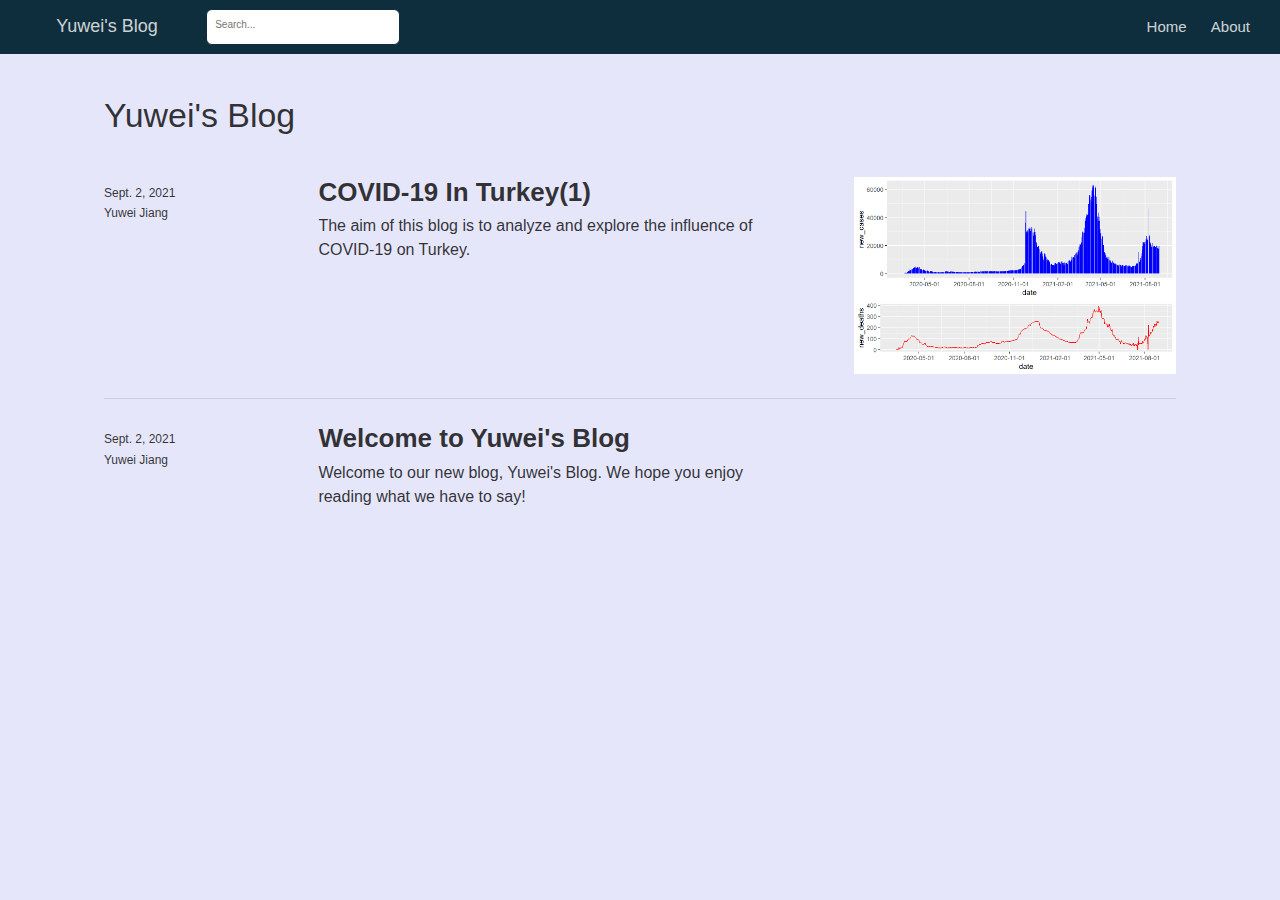
==== docs/index.html @ fe8c04ea "change color of css" ====
<!DOCTYPE html>

<html xmlns="http://www.w3.org/1999/xhtml" lang="" xml:lang="">

<head>
  <meta charset="utf-8"/>
  <meta name="viewport" content="width=device-width, initial-scale=1"/>
  <meta http-equiv="X-UA-Compatible" content="IE=Edge,chrome=1"/>
  <meta name="generator" content="distill" />

  <style type="text/css">
  /* Hide doc at startup (prevent jankiness while JS renders/transforms) */
  body {
    visibility: hidden;
  }
  </style>

 <!--radix_placeholder_import_source-->
 <!--/radix_placeholder_import_source-->

<style type="text/css">code{white-space: pre;}</style>
<style type="text/css" data-origin="pandoc">
pre > code.sourceCode { white-space: pre; position: relative; }
pre > code.sourceCode > span { display: inline-block; line-height: 1.25; }
pre > code.sourceCode > span:empty { height: 1.2em; }
.sourceCode { overflow: visible; }
code.sourceCode > span { color: inherit; text-decoration: inherit; }
div.sourceCode { margin: 1em 0; }
pre.sourceCode { margin: 0; }
@media screen {
div.sourceCode { overflow: auto; }
}
@media print {
pre > code.sourceCode { white-space: pre-wrap; }
pre > code.sourceCode > span { text-indent: -5em; padding-left: 5em; }
}
pre.numberSource code
  { counter-reset: source-line 0; }
pre.numberSource code > span
  { position: relative; left: -4em; counter-increment: source-line; }
pre.numberSource code > span > a:first-child::before
  { content: counter(source-line);
    position: relative; left: -1em; text-align: right; vertical-align: baseline;
    border: none; display: inline-block;
    -webkit-touch-callout: none; -webkit-user-select: none;
    -khtml-user-select: none; -moz-user-select: none;
    -ms-user-select: none; user-select: none;
    padding: 0 4px; width: 4em;
    color: #aaaaaa;
  }
pre.numberSource { margin-left: 3em; border-left: 1px solid #aaaaaa;  padding-left: 4px; }
div.sourceCode
  {   }
@media screen {
pre > code.sourceCode > span > a:first-child::before { text-decoration: underline; }
}
code span.al { color: #ad0000; } /* Alert */
code span.an { color: #5e5e5e; } /* Annotation */
code span.at { color: #20794d; } /* Attribute */
code span.bn { color: #ad0000; } /* BaseN */
code span.bu { } /* BuiltIn */
code span.cf { color: #007ba5; } /* ControlFlow */
code span.ch { color: #20794d; } /* Char */
code span.cn { color: #8f5902; } /* Constant */
code span.co { color: #5e5e5e; } /* Comment */
code span.cv { color: #5e5e5e; font-style: italic; } /* CommentVar */
code span.do { color: #5e5e5e; font-style: italic; } /* Documentation */
code span.dt { color: #ad0000; } /* DataType */
code span.dv { color: #ad0000; } /* DecVal */
code span.er { color: #ad0000; } /* Error */
code span.ex { } /* Extension */
code span.fl { color: #ad0000; } /* Float */
code span.fu { color: #4758ab; } /* Function */
code span.im { } /* Import */
code span.in { color: #5e5e5e; } /* Information */
code span.kw { color: #007ba5; } /* Keyword */
code span.op { color: #5e5e5e; } /* Operator */
code span.ot { color: #007ba5; } /* Other */
code span.pp { color: #ad0000; } /* Preprocessor */
code span.sc { color: #20794d; } /* SpecialChar */
code span.ss { color: #20794d; } /* SpecialString */
code span.st { color: #20794d; } /* String */
code span.va { color: #111111; } /* Variable */
code span.vs { color: #20794d; } /* VerbatimString */
code span.wa { color: #5e5e5e; font-style: italic; } /* Warning */
</style>

  <!--radix_placeholder_meta_tags-->
  <title>Yuwei's Blog</title>




  <!--  https://developers.facebook.com/docs/sharing/webmasters#markup -->
  <meta property="og:title" content="Yuwei&#39;s Blog"/>
  <meta property="og:type" content="article"/>
  <meta property="og:locale" content="en_US"/>
  <meta property="og:site_name" content="Yuwei&#39;s Blog"/>

  <!--  https://dev.twitter.com/cards/types/summary -->
  <meta property="twitter:card" content="summary"/>
  <meta property="twitter:title" content="Yuwei&#39;s Blog"/>

  <!--/radix_placeholder_meta_tags-->
  <!--radix_placeholder_rmarkdown_metadata-->

  <script type="text/json" id="radix-rmarkdown-metadata">
  {"type":"list","attributes":{"names":{"type":"character","attributes":{},"value":["title","site","listing"]}},"value":[{"type":"character","attributes":{},"value":["Yuwei's Blog"]},{"type":"character","attributes":{},"value":["distill::distill_website"]},{"type":"character","attributes":{},"value":["posts"]}]}
  </script>
  <!--/radix_placeholder_rmarkdown_metadata-->
  <!--radix_placeholder_navigation_in_header-->
  <meta name="distill:offset" content=""/>

  <script type="application/javascript">

    window.headroom_prevent_pin = false;

    window.document.addEventListener("DOMContentLoaded", function (event) {

      // initialize headroom for banner
      var header = $('header').get(0);
      var headerHeight = header.offsetHeight;
      var headroom = new Headroom(header, {
        tolerance: 5,
        onPin : function() {
          if (window.headroom_prevent_pin) {
            window.headroom_prevent_pin = false;
            headroom.unpin();
          }
        }
      });
      headroom.init();
      if(window.location.hash)
        headroom.unpin();
      $(header).addClass('headroom--transition');

      // offset scroll location for banner on hash change
      // (see: https://github.com/WickyNilliams/headroom.js/issues/38)
      window.addEventListener("hashchange", function(event) {
        window.scrollTo(0, window.pageYOffset - (headerHeight + 25));
      });

      // responsive menu
      $('.distill-site-header').each(function(i, val) {
        var topnav = $(this);
        var toggle = topnav.find('.nav-toggle');
        toggle.on('click', function() {
          topnav.toggleClass('responsive');
        });
      });

      // nav dropdowns
      $('.nav-dropbtn').click(function(e) {
        $(this).next('.nav-dropdown-content').toggleClass('nav-dropdown-active');
        $(this).parent().siblings('.nav-dropdown')
           .children('.nav-dropdown-content').removeClass('nav-dropdown-active');
      });
      $("body").click(function(e){
        $('.nav-dropdown-content').removeClass('nav-dropdown-active');
      });
      $(".nav-dropdown").click(function(e){
        e.stopPropagation();
      });
    });
  </script>

  <style type="text/css">

  /* Theme (user-documented overrideables for nav appearance) */

  .distill-site-nav {
    color: rgba(255, 255, 255, 0.8);
    background-color: #0F2E3D;
    font-size: 15px;
    font-weight: 300;
  }

  .distill-site-nav a {
    color: inherit;
    text-decoration: none;
  }

  .distill-site-nav a:hover {
    color: white;
  }

  @media print {
    .distill-site-nav {
      display: none;
    }
  }

  .distill-site-header {

  }

  .distill-site-footer {

  }


  /* Site Header */

  .distill-site-header {
    width: 100%;
    box-sizing: border-box;
    z-index: 3;
  }

  .distill-site-header .nav-left {
    display: inline-block;
    margin-left: 8px;
  }

  @media screen and (max-width: 768px) {
    .distill-site-header .nav-left {
      margin-left: 0;
    }
  }


  .distill-site-header .nav-right {
    float: right;
    margin-right: 8px;
  }

  .distill-site-header a,
  .distill-site-header .title {
    display: inline-block;
    text-align: center;
    padding: 14px 10px 14px 10px;
  }

  .distill-site-header .title {
    font-size: 18px;
    min-width: 150px;
  }

  .distill-site-header .logo {
    padding: 0;
  }

  .distill-site-header .logo img {
    display: none;
    max-height: 20px;
    width: auto;
    margin-bottom: -4px;
  }

  .distill-site-header .nav-image img {
    max-height: 18px;
    width: auto;
    display: inline-block;
    margin-bottom: -3px;
  }



  @media screen and (min-width: 1000px) {
    .distill-site-header .logo img {
      display: inline-block;
    }
    .distill-site-header .nav-left {
      margin-left: 20px;
    }
    .distill-site-header .nav-right {
      margin-right: 20px;
    }
    .distill-site-header .title {
      padding-left: 12px;
    }
  }


  .distill-site-header .nav-toggle {
    display: none;
  }

  .nav-dropdown {
    display: inline-block;
    position: relative;
  }

  .nav-dropdown .nav-dropbtn {
    border: none;
    outline: none;
    color: rgba(255, 255, 255, 0.8);
    padding: 16px 10px;
    background-color: transparent;
    font-family: inherit;
    font-size: inherit;
    font-weight: inherit;
    margin: 0;
    margin-top: 1px;
    z-index: 2;
  }

  .nav-dropdown-content {
    display: none;
    position: absolute;
    background-color: white;
    min-width: 200px;
    border: 1px solid rgba(0,0,0,0.15);
    border-radius: 4px;
    box-shadow: 0px 8px 16px 0px rgba(0,0,0,0.1);
    z-index: 1;
    margin-top: 2px;
    white-space: nowrap;
    padding-top: 4px;
    padding-bottom: 4px;
  }

  .nav-dropdown-content hr {
    margin-top: 4px;
    margin-bottom: 4px;
    border: none;
    border-bottom: 1px solid rgba(0, 0, 0, 0.1);
  }

  .nav-dropdown-active {
    display: block;
  }

  .nav-dropdown-content a, .nav-dropdown-content .nav-dropdown-header {
    color: black;
    padding: 6px 24px;
    text-decoration: none;
    display: block;
    text-align: left;
  }

  .nav-dropdown-content .nav-dropdown-header {
    display: block;
    padding: 5px 24px;
    padding-bottom: 0;
    text-transform: uppercase;
    font-size: 14px;
    color: #999999;
    white-space: nowrap;
  }

  .nav-dropdown:hover .nav-dropbtn {
    color: white;
  }

  .nav-dropdown-content a:hover {
    background-color: #ddd;
    color: black;
  }

  .nav-right .nav-dropdown-content {
    margin-left: -45%;
    right: 0;
  }

  @media screen and (max-width: 768px) {
    .distill-site-header a, .distill-site-header .nav-dropdown  {display: none;}
    .distill-site-header a.nav-toggle {
      float: right;
      display: block;
    }
    .distill-site-header .title {
      margin-left: 0;
    }
    .distill-site-header .nav-right {
      margin-right: 0;
    }
    .distill-site-header {
      overflow: hidden;
    }
    .nav-right .nav-dropdown-content {
      margin-left: 0;
    }
  }


  @media screen and (max-width: 768px) {
    .distill-site-header.responsive {position: relative; min-height: 500px; }
    .distill-site-header.responsive a.nav-toggle {
      position: absolute;
      right: 0;
      top: 0;
    }
    .distill-site-header.responsive a,
    .distill-site-header.responsive .nav-dropdown {
      display: block;
      text-align: left;
    }
    .distill-site-header.responsive .nav-left,
    .distill-site-header.responsive .nav-right {
      width: 100%;
    }
    .distill-site-header.responsive .nav-dropdown {float: none;}
    .distill-site-header.responsive .nav-dropdown-content {position: relative;}
    .distill-site-header.responsive .nav-dropdown .nav-dropbtn {
      display: block;
      width: 100%;
      text-align: left;
    }
  }

  /* Site Footer */

  .distill-site-footer {
    width: 100%;
    overflow: hidden;
    box-sizing: border-box;
    z-index: 3;
    margin-top: 30px;
    padding-top: 30px;
    padding-bottom: 30px;
    text-align: center;
  }

  /* Headroom */

  d-title {
    padding-top: 6rem;
  }

  @media print {
    d-title {
      padding-top: 4rem;
    }
  }

  .headroom {
    z-index: 1000;
    position: fixed;
    top: 0;
    left: 0;
    right: 0;
  }

  .headroom--transition {
    transition: all .4s ease-in-out;
  }

  .headroom--unpinned {
    top: -100px;
  }

  .headroom--pinned {
    top: 0;
  }

  /* adjust viewport for navbar height */
  /* helps vertically center bootstrap (non-distill) content */
  .min-vh-100 {
    min-height: calc(100vh - 100px) !important;
  }

  </style>

  <script src="site_libs/jquery-1.11.3/jquery.min.js"></script>
  <link href="site_libs/font-awesome-5.1.0/css/all.css" rel="stylesheet"/>
  <link href="site_libs/font-awesome-5.1.0/css/v4-shims.css" rel="stylesheet"/>
  <script src="site_libs/headroom-0.9.4/headroom.min.js"></script>
  <script src="site_libs/autocomplete-0.37.1/autocomplete.min.js"></script>
  <script src="site_libs/fuse-6.4.1/fuse.min.js"></script>

  <script type="application/javascript">

  function getMeta(metaName) {
    var metas = document.getElementsByTagName('meta');
    for (let i = 0; i < metas.length; i++) {
      if (metas[i].getAttribute('name') === metaName) {
        return metas[i].getAttribute('content');
      }
    }
    return '';
  }

  function offsetURL(url) {
    var offset = getMeta('distill:offset');
    return offset ? offset + '/' + url : url;
  }

  function createFuseIndex() {

    // create fuse index
    var options = {
      keys: [
        { name: 'title', weight: 20 },
        { name: 'categories', weight: 15 },
        { name: 'description', weight: 10 },
        { name: 'contents', weight: 5 },
      ],
      ignoreLocation: true,
      threshold: 0
    };
    var fuse = new window.Fuse([], options);

    // fetch the main search.json
    return fetch(offsetURL('search.json'))
      .then(function(response) {
        if (response.status == 200) {
          return response.json().then(function(json) {
            // index main articles
            json.articles.forEach(function(article) {
              fuse.add(article);
            });
            // download collections and index their articles
            return Promise.all(json.collections.map(function(collection) {
              return fetch(offsetURL(collection)).then(function(response) {
                if (response.status === 200) {
                  return response.json().then(function(articles) {
                    articles.forEach(function(article) {
                      fuse.add(article);
                    });
                  })
                } else {
                  return Promise.reject(
                    new Error('Unexpected status from search index request: ' +
                              response.status)
                  );
                }
              });
            })).then(function() {
              return fuse;
            });
          });

        } else {
          return Promise.reject(
            new Error('Unexpected status from search index request: ' +
                        response.status)
          );
        }
      });
  }

  window.document.addEventListener("DOMContentLoaded", function (event) {

    // get search element (bail if we don't have one)
    var searchEl = window.document.getElementById('distill-search');
    if (!searchEl)
      return;

    createFuseIndex()
      .then(function(fuse) {

        // make search box visible
        searchEl.classList.remove('hidden');

        // initialize autocomplete
        var options = {
          autoselect: true,
          hint: false,
          minLength: 2,
        };
        window.autocomplete(searchEl, options, [{
          source: function(query, callback) {
            const searchOptions = {
              isCaseSensitive: false,
              shouldSort: true,
              minMatchCharLength: 2,
              limit: 10,
            };
            var results = fuse.search(query, searchOptions);
            callback(results
              .map(function(result) { return result.item; })
            );
          },
          templates: {
            suggestion: function(suggestion) {
              var img = suggestion.preview && Object.keys(suggestion.preview).length > 0
                ? `<img src="${offsetURL(suggestion.preview)}"</img>`
                : '';
              var html = `
                <div class="search-item">
                  <h3>${suggestion.title}</h3>
                  <div class="search-item-description">
                    ${suggestion.description || ''}
                  </div>
                  <div class="search-item-preview">
                    ${img}
                  </div>
                </div>
              `;
              return html;
            }
          }
        }]).on('autocomplete:selected', function(event, suggestion) {
          window.location.href = offsetURL(suggestion.path);
        });
        // remove inline display style on autocompleter (we want to
        // manage responsive display via css)
        $('.algolia-autocomplete').css("display", "");
      })
      .catch(function(error) {
        console.log(error);
      });

  });

  </script>

  <style type="text/css">

  .nav-search {
    font-size: x-small;
  }

  /* Algolioa Autocomplete */

  .algolia-autocomplete {
    display: inline-block;
    margin-left: 10px;
    vertical-align: sub;
    background-color: white;
    color: black;
    padding: 6px;
    padding-top: 8px;
    padding-bottom: 0;
    border-radius: 6px;
    border: 1px #0F2E3D solid;
    width: 180px;
  }


  @media screen and (max-width: 768px) {
    .distill-site-nav .algolia-autocomplete {
      display: none;
      visibility: hidden;
    }
    .distill-site-nav.responsive .algolia-autocomplete {
      display: inline-block;
      visibility: visible;
    }
    .distill-site-nav.responsive .algolia-autocomplete .aa-dropdown-menu {
      margin-left: 0;
      width: 400px;
      max-height: 400px;
    }
  }

  .algolia-autocomplete .aa-input, .algolia-autocomplete .aa-hint {
    width: 90%;
    outline: none;
    border: none;
  }

  .algolia-autocomplete .aa-hint {
    color: #999;
  }
  .algolia-autocomplete .aa-dropdown-menu {
    width: 550px;
    max-height: 70vh;
    overflow-x: visible;
    overflow-y: scroll;
    padding: 5px;
    margin-top: 3px;
    margin-left: -150px;
    background-color: #fff;
    border-radius: 5px;
    border: 1px solid #999;
    border-top: none;
  }

  .algolia-autocomplete .aa-dropdown-menu .aa-suggestion {
    cursor: pointer;
    padding: 5px 4px;
    border-bottom: 1px solid #eee;
  }

  .algolia-autocomplete .aa-dropdown-menu .aa-suggestion:last-of-type {
    border-bottom: none;
    margin-bottom: 2px;
  }

  .algolia-autocomplete .aa-dropdown-menu .aa-suggestion .search-item {
    overflow: hidden;
    font-size: 0.8em;
    line-height: 1.4em;
  }

  .algolia-autocomplete .aa-dropdown-menu .aa-suggestion .search-item h3 {
    font-size: 1rem;
    margin-block-start: 0;
    margin-block-end: 5px;
  }

  .algolia-autocomplete .aa-dropdown-menu .aa-suggestion .search-item-description {
    display: inline-block;
    overflow: hidden;
    height: 2.8em;
    width: 80%;
    margin-right: 4%;
  }

  .algolia-autocomplete .aa-dropdown-menu .aa-suggestion .search-item-preview {
    display: inline-block;
    width: 15%;
  }

  .algolia-autocomplete .aa-dropdown-menu .aa-suggestion .search-item-preview img {
    height: 3em;
    width: auto;
    display: none;
  }

  .algolia-autocomplete .aa-dropdown-menu .aa-suggestion .search-item-preview img[src] {
    display: initial;
  }

  .algolia-autocomplete .aa-dropdown-menu .aa-suggestion.aa-cursor {
    background-color: #eee;
  }
  .algolia-autocomplete .aa-dropdown-menu .aa-suggestion em {
    font-weight: bold;
    font-style: normal;
  }

  </style>


  <!--/radix_placeholder_navigation_in_header-->
  <!--radix_placeholder_distill-->

  <style type="text/css">

  body {
    background-color: white;
  }

  .pandoc-table {
    width: 100%;
  }

  .pandoc-table>caption {
    margin-bottom: 10px;
  }

  .pandoc-table th:not([align]) {
    text-align: left;
  }

  .pagedtable-footer {
    font-size: 15px;
  }

  d-byline .byline {
    grid-template-columns: 2fr 2fr;
  }

  d-byline .byline h3 {
    margin-block-start: 1.5em;
  }

  d-byline .byline .authors-affiliations h3 {
    margin-block-start: 0.5em;
  }

  .authors-affiliations .orcid-id {
    width: 16px;
    height:16px;
    margin-left: 4px;
    margin-right: 4px;
    vertical-align: middle;
    padding-bottom: 2px;
  }

  d-title .dt-tags {
    margin-top: 1em;
    grid-column: text;
  }

  .dt-tags .dt-tag {
    text-decoration: none;
    display: inline-block;
    color: rgba(0,0,0,0.6);
    padding: 0em 0.4em;
    margin-right: 0.5em;
    margin-bottom: 0.4em;
    font-size: 70%;
    border: 1px solid rgba(0,0,0,0.2);
    border-radius: 3px;
    text-transform: uppercase;
    font-weight: 500;
  }

  d-article table.gt_table td,
  d-article table.gt_table th {
    border-bottom: none;
  }

  .html-widget {
    margin-bottom: 2.0em;
  }

  .l-screen-inset {
    padding-right: 16px;
  }

  .l-screen .caption {
    margin-left: 10px;
  }

  .shaded {
    background: rgb(247, 247, 247);
    padding-top: 20px;
    padding-bottom: 20px;
    border-top: 1px solid rgba(0, 0, 0, 0.1);
    border-bottom: 1px solid rgba(0, 0, 0, 0.1);
  }

  .shaded .html-widget {
    margin-bottom: 0;
    border: 1px solid rgba(0, 0, 0, 0.1);
  }

  .shaded .shaded-content {
    background: white;
  }

  .text-output {
    margin-top: 0;
    line-height: 1.5em;
  }

  .hidden {
    display: none !important;
  }

  d-article {
    padding-top: 2.5rem;
    padding-bottom: 30px;
  }

  d-appendix {
    padding-top: 30px;
  }

  d-article>p>img {
    width: 100%;
  }

  d-article h2 {
    margin: 1rem 0 1.5rem 0;
  }

  d-article h3 {
    margin-top: 1.5rem;
  }

  d-article iframe {
    border: 1px solid rgba(0, 0, 0, 0.1);
    margin-bottom: 2.0em;
    width: 100%;
  }

  /* Tweak code blocks */

  d-article div.sourceCode code,
  d-article pre code {
    font-family: Consolas, Monaco, 'Andale Mono', 'Ubuntu Mono', monospace;
  }

  d-article pre,
  d-article div.sourceCode,
  d-article div.sourceCode pre {
    overflow: auto;
  }

  d-article div.sourceCode {
    background-color: white;
  }

  d-article div.sourceCode pre {
    padding-left: 10px;
    font-size: 12px;
    border-left: 2px solid rgba(0,0,0,0.1);
  }

  d-article pre {
    font-size: 12px;
    color: black;
    background: none;
    margin-top: 0;
    text-align: left;
    white-space: pre;
    word-spacing: normal;
    word-break: normal;
    word-wrap: normal;
    line-height: 1.5;

    -moz-tab-size: 4;
    -o-tab-size: 4;
    tab-size: 4;

    -webkit-hyphens: none;
    -moz-hyphens: none;
    -ms-hyphens: none;
    hyphens: none;
  }

  d-article pre a {
    border-bottom: none;
  }

  d-article pre a:hover {
    border-bottom: none;
    text-decoration: underline;
  }

  d-article details {
    grid-column: text;
    margin-bottom: 0.8em;
  }

  @media(min-width: 768px) {

  d-article pre,
  d-article div.sourceCode,
  d-article div.sourceCode pre {
    overflow: visible !important;
  }

  d-article div.sourceCode pre {
    padding-left: 18px;
    font-size: 14px;
  }

  d-article pre {
    font-size: 14px;
  }

  }

  figure img.external {
    background: white;
    border: 1px solid rgba(0, 0, 0, 0.1);
    box-shadow: 0 1px 8px rgba(0, 0, 0, 0.1);
    padding: 18px;
    box-sizing: border-box;
  }

  /* CSS for d-contents */

  .d-contents {
    grid-column: text;
    color: rgba(0,0,0,0.8);
    font-size: 0.9em;
    padding-bottom: 1em;
    margin-bottom: 1em;
    padding-bottom: 0.5em;
    margin-bottom: 1em;
    padding-left: 0.25em;
    justify-self: start;
  }

  @media(min-width: 1000px) {
    .d-contents.d-contents-float {
      height: 0;
      grid-column-start: 1;
      grid-column-end: 4;
      justify-self: center;
      padding-right: 3em;
      padding-left: 2em;
    }
  }

  .d-contents nav h3 {
    font-size: 18px;
    margin-top: 0;
    margin-bottom: 1em;
  }

  .d-contents li {
    list-style-type: none
  }

  .d-contents nav > ul {
    padding-left: 0;
  }

  .d-contents ul {
    padding-left: 1em
  }

  .d-contents nav ul li {
    margin-top: 0.6em;
    margin-bottom: 0.2em;
  }

  .d-contents nav a {
    font-size: 13px;
    border-bottom: none;
    text-decoration: none
    color: rgba(0, 0, 0, 0.8);
  }

  .d-contents nav a:hover {
    text-decoration: underline solid rgba(0, 0, 0, 0.6)
  }

  .d-contents nav > ul > li > a {
    font-weight: 600;
  }

  .d-contents nav > ul > li > ul {
    font-weight: inherit;
  }

  .d-contents nav > ul > li > ul > li {
    margin-top: 0.2em;
  }


  .d-contents nav ul {
    margin-top: 0;
    margin-bottom: 0.25em;
  }

  .d-article-with-toc h2:nth-child(2) {
    margin-top: 0;
  }


  /* Figure */

  .figure {
    position: relative;
    margin-bottom: 2.5em;
    margin-top: 1.5em;
  }

  .figure img {
    width: 100%;
  }

  .figure .caption {
    color: rgba(0, 0, 0, 0.6);
    font-size: 12px;
    line-height: 1.5em;
  }

  .figure img.external {
    background: white;
    border: 1px solid rgba(0, 0, 0, 0.1);
    box-shadow: 0 1px 8px rgba(0, 0, 0, 0.1);
    padding: 18px;
    box-sizing: border-box;
  }

  .figure .caption a {
    color: rgba(0, 0, 0, 0.6);
  }

  .figure .caption b,
  .figure .caption strong, {
    font-weight: 600;
    color: rgba(0, 0, 0, 1.0);
  }

  /* Citations */

  d-article .citation {
    color: inherit;
    cursor: inherit;
  }

  div.hanging-indent{
    margin-left: 1em; text-indent: -1em;
  }

  /* Citation hover box */

  .tippy-box[data-theme~=light-border] {
    background-color: rgba(250, 250, 250, 0.95);
  }

  .tippy-content > p {
    margin-bottom: 0;
    padding: 2px;
  }


  /* Tweak 1000px media break to show more text */

  @media(min-width: 1000px) {
    .base-grid,
    distill-header,
    d-title,
    d-abstract,
    d-article,
    d-appendix,
    distill-appendix,
    d-byline,
    d-footnote-list,
    d-citation-list,
    distill-footer {
      grid-template-columns: [screen-start] 1fr [page-start kicker-start] 80px [middle-start] 50px [text-start kicker-end] 65px 65px 65px 65px 65px 65px 65px 65px [text-end gutter-start] 65px [middle-end] 65px [page-end gutter-end] 1fr [screen-end];
      grid-column-gap: 16px;
    }

    .grid {
      grid-column-gap: 16px;
    }

    d-article {
      font-size: 1.06rem;
      line-height: 1.7em;
    }
    figure .caption, .figure .caption, figure figcaption {
      font-size: 13px;
    }
  }

  @media(min-width: 1180px) {
    .base-grid,
    distill-header,
    d-title,
    d-abstract,
    d-article,
    d-appendix,
    distill-appendix,
    d-byline,
    d-footnote-list,
    d-citation-list,
    distill-footer {
      grid-template-columns: [screen-start] 1fr [page-start kicker-start] 60px [middle-start] 60px [text-start kicker-end] 60px 60px 60px 60px 60px 60px 60px 60px [text-end gutter-start] 60px [middle-end] 60px [page-end gutter-end] 1fr [screen-end];
      grid-column-gap: 32px;
    }

    .grid {
      grid-column-gap: 32px;
    }
  }


  /* Get the citation styles for the appendix (not auto-injected on render since
     we do our own rendering of the citation appendix) */

  d-appendix .citation-appendix,
  .d-appendix .citation-appendix {
    font-size: 11px;
    line-height: 15px;
    border-left: 1px solid rgba(0, 0, 0, 0.1);
    padding-left: 18px;
    border: 1px solid rgba(0,0,0,0.1);
    background: rgba(0, 0, 0, 0.02);
    padding: 10px 18px;
    border-radius: 3px;
    color: rgba(150, 150, 150, 1);
    overflow: hidden;
    margin-top: -12px;
    white-space: pre-wrap;
    word-wrap: break-word;
  }

  /* Include appendix styles here so they can be overridden */

  d-appendix {
    contain: layout style;
    font-size: 0.8em;
    line-height: 1.7em;
    margin-top: 60px;
    margin-bottom: 0;
    border-top: 1px solid rgba(0, 0, 0, 0.1);
    color: rgba(0,0,0,0.5);
    padding-top: 60px;
    padding-bottom: 48px;
  }

  d-appendix h3 {
    grid-column: page-start / text-start;
    font-size: 15px;
    font-weight: 500;
    margin-top: 1em;
    margin-bottom: 0;
    color: rgba(0,0,0,0.65);
  }

  d-appendix h3 + * {
    margin-top: 1em;
  }

  d-appendix ol {
    padding: 0 0 0 15px;
  }

  @media (min-width: 768px) {
    d-appendix ol {
      padding: 0 0 0 30px;
      margin-left: -30px;
    }
  }

  d-appendix li {
    margin-bottom: 1em;
  }

  d-appendix a {
    color: rgba(0, 0, 0, 0.6);
  }

  d-appendix > * {
    grid-column: text;
  }

  d-appendix > d-footnote-list,
  d-appendix > d-citation-list,
  d-appendix > distill-appendix {
    grid-column: screen;
  }

  /* Include footnote styles here so they can be overridden */

  d-footnote-list {
    contain: layout style;
  }

  d-footnote-list > * {
    grid-column: text;
  }

  d-footnote-list a.footnote-backlink {
    color: rgba(0,0,0,0.3);
    padding-left: 0.5em;
  }



  /* Anchor.js */

  .anchorjs-link {
    /*transition: all .25s linear; */
    text-decoration: none;
    border-bottom: none;
  }
  *:hover > .anchorjs-link {
    margin-left: -1.125em !important;
    text-decoration: none;
    border-bottom: none;
  }

  /* Social footer */

  .social_footer {
    margin-top: 30px;
    margin-bottom: 0;
    color: rgba(0,0,0,0.67);
  }

  .disqus-comments {
    margin-right: 30px;
  }

  .disqus-comment-count {
    border-bottom: 1px solid rgba(0, 0, 0, 0.4);
    cursor: pointer;
  }

  #disqus_thread {
    margin-top: 30px;
  }

  .article-sharing a {
    border-bottom: none;
    margin-right: 8px;
  }

  .article-sharing a:hover {
    border-bottom: none;
  }

  .sidebar-section.subscribe {
    font-size: 12px;
    line-height: 1.6em;
  }

  .subscribe p {
    margin-bottom: 0.5em;
  }


  .article-footer .subscribe {
    font-size: 15px;
    margin-top: 45px;
  }


  .sidebar-section.custom {
    font-size: 12px;
    line-height: 1.6em;
  }

  .custom p {
    margin-bottom: 0.5em;
  }

  /* Styles for listing layout (hide title) */
  .layout-listing d-title, .layout-listing .d-title {
    display: none;
  }

  /* Styles for posts lists (not auto-injected) */


  .posts-with-sidebar {
    padding-left: 45px;
    padding-right: 45px;
  }

  .posts-list .description h2,
  .posts-list .description p {
    font-family: -apple-system, BlinkMacSystemFont, "Segoe UI", Roboto, Oxygen, Ubuntu, Cantarell, "Fira Sans", "Droid Sans", "Helvetica Neue", Arial, sans-serif;
  }

  .posts-list .description h2 {
    font-weight: 700;
    border-bottom: none;
    padding-bottom: 0;
  }

  .posts-list h2.post-tag {
    border-bottom: 1px solid rgba(0, 0, 0, 0.2);
    padding-bottom: 12px;
  }
  .posts-list {
    margin-top: 60px;
    margin-bottom: 24px;
  }

  .posts-list .post-preview {
    text-decoration: none;
    overflow: hidden;
    display: block;
    border-bottom: 1px solid rgba(0, 0, 0, 0.1);
    padding: 24px 0;
  }

  .post-preview-last {
    border-bottom: none !important;
  }

  .posts-list .posts-list-caption {
    grid-column: screen;
    font-weight: 400;
  }

  .posts-list .post-preview h2 {
    margin: 0 0 6px 0;
    line-height: 1.2em;
    font-style: normal;
    font-size: 24px;
  }

  .posts-list .post-preview p {
    margin: 0 0 12px 0;
    line-height: 1.4em;
    font-size: 16px;
  }

  .posts-list .post-preview .thumbnail {
    box-sizing: border-box;
    margin-bottom: 24px;
    position: relative;
    max-width: 500px;
  }
  .posts-list .post-preview img {
    width: 100%;
    display: block;
  }

  .posts-list .metadata {
    font-size: 12px;
    line-height: 1.4em;
    margin-bottom: 18px;
  }

  .posts-list .metadata > * {
    display: inline-block;
  }

  .posts-list .metadata .publishedDate {
    margin-right: 2em;
  }

  .posts-list .metadata .dt-authors {
    display: block;
    margin-top: 0.3em;
    margin-right: 2em;
  }

  .posts-list .dt-tags {
    display: block;
    line-height: 1em;
  }

  .posts-list .dt-tags .dt-tag {
    display: inline-block;
    color: rgba(0,0,0,0.6);
    padding: 0.3em 0.4em;
    margin-right: 0.2em;
    margin-bottom: 0.4em;
    font-size: 60%;
    border: 1px solid rgba(0,0,0,0.2);
    border-radius: 3px;
    text-transform: uppercase;
    font-weight: 500;
  }

  .posts-list img {
    opacity: 1;
  }

  .posts-list img[data-src] {
    opacity: 0;
  }

  .posts-more {
    clear: both;
  }


  .posts-sidebar {
    font-size: 16px;
  }

  .posts-sidebar h3 {
    font-size: 16px;
    margin-top: 0;
    margin-bottom: 0.5em;
    font-weight: 400;
    text-transform: uppercase;
  }

  .sidebar-section {
    margin-bottom: 30px;
  }

  .categories ul {
    list-style-type: none;
    margin: 0;
    padding: 0;
  }

  .categories li {
    color: rgba(0, 0, 0, 0.8);
    margin-bottom: 0;
  }

  .categories li>a {
    border-bottom: none;
  }

  .categories li>a:hover {
    border-bottom: 1px solid rgba(0, 0, 0, 0.4);
  }

  .categories .active {
    font-weight: 600;
  }

  .categories .category-count {
    color: rgba(0, 0, 0, 0.4);
  }


  @media(min-width: 768px) {
    .posts-list .post-preview h2 {
      font-size: 26px;
    }
    .posts-list .post-preview .thumbnail {
      float: right;
      width: 30%;
      margin-bottom: 0;
    }
    .posts-list .post-preview .description {
      float: left;
      width: 45%;
    }
    .posts-list .post-preview .metadata {
      float: left;
      width: 20%;
      margin-top: 8px;
    }
    .posts-list .post-preview p {
      margin: 0 0 12px 0;
      line-height: 1.5em;
      font-size: 16px;
    }
    .posts-with-sidebar .posts-list {
      float: left;
      width: 75%;
    }
    .posts-with-sidebar .posts-sidebar {
      float: right;
      width: 20%;
      margin-top: 60px;
      padding-top: 24px;
      padding-bottom: 24px;
    }
  }


  /* Improve display for browsers without grid (IE/Edge <= 15) */

  .downlevel {
    line-height: 1.6em;
    font-family: -apple-system, BlinkMacSystemFont, "Segoe UI", Roboto, Oxygen, Ubuntu, Cantarell, "Fira Sans", "Droid Sans", "Helvetica Neue", Arial, sans-serif;
    margin: 0;
  }

  .downlevel .d-title {
    padding-top: 6rem;
    padding-bottom: 1.5rem;
  }

  .downlevel .d-title h1 {
    font-size: 50px;
    font-weight: 700;
    line-height: 1.1em;
    margin: 0 0 0.5rem;
  }

  .downlevel .d-title p {
    font-weight: 300;
    font-size: 1.2rem;
    line-height: 1.55em;
    margin-top: 0;
  }

  .downlevel .d-byline {
    padding-top: 0.8em;
    padding-bottom: 0.8em;
    font-size: 0.8rem;
    line-height: 1.8em;
  }

  .downlevel .section-separator {
    border: none;
    border-top: 1px solid rgba(0, 0, 0, 0.1);
  }

  .downlevel .d-article {
    font-size: 1.06rem;
    line-height: 1.7em;
    padding-top: 1rem;
    padding-bottom: 2rem;
  }


  .downlevel .d-appendix {
    padding-left: 0;
    padding-right: 0;
    max-width: none;
    font-size: 0.8em;
    line-height: 1.7em;
    margin-bottom: 0;
    color: rgba(0,0,0,0.5);
    padding-top: 40px;
    padding-bottom: 48px;
  }

  .downlevel .footnotes ol {
    padding-left: 13px;
  }

  .downlevel .base-grid,
  .downlevel .distill-header,
  .downlevel .d-title,
  .downlevel .d-abstract,
  .downlevel .d-article,
  .downlevel .d-appendix,
  .downlevel .distill-appendix,
  .downlevel .d-byline,
  .downlevel .d-footnote-list,
  .downlevel .d-citation-list,
  .downlevel .distill-footer,
  .downlevel .appendix-bottom,
  .downlevel .posts-container {
    padding-left: 40px;
    padding-right: 40px;
  }

  @media(min-width: 768px) {
    .downlevel .base-grid,
    .downlevel .distill-header,
    .downlevel .d-title,
    .downlevel .d-abstract,
    .downlevel .d-article,
    .downlevel .d-appendix,
    .downlevel .distill-appendix,
    .downlevel .d-byline,
    .downlevel .d-footnote-list,
    .downlevel .d-citation-list,
    .downlevel .distill-footer,
    .downlevel .appendix-bottom,
    .downlevel .posts-container {
    padding-left: 150px;
    padding-right: 150px;
    max-width: 900px;
  }
  }

  .downlevel pre code {
    display: block;
    border-left: 2px solid rgba(0, 0, 0, .1);
    padding: 0 0 0 20px;
    font-size: 14px;
  }

  .downlevel code, .downlevel pre {
    color: black;
    background: none;
    font-family: Consolas, Monaco, 'Andale Mono', 'Ubuntu Mono', monospace;
    text-align: left;
    white-space: pre;
    word-spacing: normal;
    word-break: normal;
    word-wrap: normal;
    line-height: 1.5;

    -moz-tab-size: 4;
    -o-tab-size: 4;
    tab-size: 4;

    -webkit-hyphens: none;
    -moz-hyphens: none;
    -ms-hyphens: none;
    hyphens: none;
  }

  .downlevel .posts-list .post-preview {
    color: inherit;
  }



  </style>

  <script type="application/javascript">

  function is_downlevel_browser() {
    if (bowser.isUnsupportedBrowser({ msie: "12", msedge: "16"},
                                   window.navigator.userAgent)) {
      return true;
    } else {
      return window.load_distill_framework === undefined;
    }
  }

  // show body when load is complete
  function on_load_complete() {

    // add anchors
    if (window.anchors) {
      window.anchors.options.placement = 'left';
      window.anchors.add('d-article > h2, d-article > h3, d-article > h4, d-article > h5');
    }


    // set body to visible
    document.body.style.visibility = 'visible';

    // force redraw for leaflet widgets
    if (window.HTMLWidgets) {
      var maps = window.HTMLWidgets.findAll(".leaflet");
      $.each(maps, function(i, el) {
        var map = this.getMap();
        map.invalidateSize();
        map.eachLayer(function(layer) {
          if (layer instanceof L.TileLayer)
            layer.redraw();
        });
      });
    }

    // trigger 'shown' so htmlwidgets resize
    $('d-article').trigger('shown');
  }

  function init_distill() {

    init_common();

    // create front matter
    var front_matter = $('<d-front-matter></d-front-matter>');
    $('#distill-front-matter').wrap(front_matter);

    // create d-title
    $('.d-title').changeElementType('d-title');

    // create d-byline
    var byline = $('<d-byline></d-byline>');
    $('.d-byline').replaceWith(byline);

    // create d-article
    var article = $('<d-article></d-article>');
    $('.d-article').wrap(article).children().unwrap();

    // move posts container into article
    $('.posts-container').appendTo($('d-article'));

    // create d-appendix
    $('.d-appendix').changeElementType('d-appendix');

    // flag indicating that we have appendix items
    var appendix = $('.appendix-bottom').children('h3').length > 0;

    // replace footnotes with <d-footnote>
    $('.footnote-ref').each(function(i, val) {
      appendix = true;
      var href = $(this).attr('href');
      var id = href.replace('#', '');
      var fn = $('#' + id);
      var fn_p = $('#' + id + '>p');
      fn_p.find('.footnote-back').remove();
      var text = fn_p.html();
      var dtfn = $('<d-footnote></d-footnote>');
      dtfn.html(text);
      $(this).replaceWith(dtfn);
    });
    // remove footnotes
    $('.footnotes').remove();

    // move refs into #references-listing
    $('#references-listing').replaceWith($('#refs'));

    $('h1.appendix, h2.appendix').each(function(i, val) {
      $(this).changeElementType('h3');
    });
    $('h3.appendix').each(function(i, val) {
      var id = $(this).attr('id');
      $('.d-contents a[href="#' + id + '"]').parent().remove();
      appendix = true;
      $(this).nextUntil($('h1, h2, h3')).addBack().appendTo($('d-appendix'));
    });

    // show d-appendix if we have appendix content
    $("d-appendix").css('display', appendix ? 'grid' : 'none');

    // localize layout chunks to just output
    $('.layout-chunk').each(function(i, val) {

      // capture layout
      var layout = $(this).attr('data-layout');

      // apply layout to markdown level block elements
      var elements = $(this).children().not('details, div.sourceCode, pre, script');
      elements.each(function(i, el) {
        var layout_div = $('<div class="' + layout + '"></div>');
        if (layout_div.hasClass('shaded')) {
          var shaded_content = $('<div class="shaded-content"></div>');
          $(this).wrap(shaded_content);
          $(this).parent().wrap(layout_div);
        } else {
          $(this).wrap(layout_div);
        }
      });


      // unwrap the layout-chunk div
      $(this).children().unwrap();
    });

    // remove code block used to force  highlighting css
    $('.distill-force-highlighting-css').parent().remove();

    // remove empty line numbers inserted by pandoc when using a
    // custom syntax highlighting theme
    $('code.sourceCode a:empty').remove();

    // load distill framework
    load_distill_framework();

    // wait for window.distillRunlevel == 4 to do post processing
    function distill_post_process() {

      if (!window.distillRunlevel || window.distillRunlevel < 4)
        return;

      // hide author/affiliations entirely if we have no authors
      var front_matter = JSON.parse($("#distill-front-matter").html());
      var have_authors = front_matter.authors && front_matter.authors.length > 0;
      if (!have_authors)
        $('d-byline').addClass('hidden');

      // article with toc class
      $('.d-contents').parent().addClass('d-article-with-toc');

      // strip links that point to #
      $('.authors-affiliations').find('a[href="#"]').removeAttr('href');

      // add orcid ids
      $('.authors-affiliations').find('.author').each(function(i, el) {
        var orcid_id = front_matter.authors[i].orcidID;
        if (orcid_id) {
          var a = $('<a></a>');
          a.attr('href', 'https://orcid.org/' + orcid_id);
          var img = $('<img></img>');
          img.addClass('orcid-id');
          img.attr('alt', 'ORCID ID');
          img.attr('src','[data-uri]');
          a.append(img);
          $(this).append(a);
        }
      });

      // hide elements of author/affiliations grid that have no value
      function hide_byline_column(caption) {
        $('d-byline').find('h3:contains("' + caption + '")').parent().css('visibility', 'hidden');
      }

      // affiliations
      var have_affiliations = false;
      for (var i = 0; i<front_matter.authors.length; ++i) {
        var author = front_matter.authors[i];
        if (author.affiliation !== "&nbsp;") {
          have_affiliations = true;
          break;
        }
      }
      if (!have_affiliations)
        $('d-byline').find('h3:contains("Affiliations")').css('visibility', 'hidden');

      // published date
      if (!front_matter.publishedDate)
        hide_byline_column("Published");

      // document object identifier
      var doi = $('d-byline').find('h3:contains("DOI")');
      var doi_p = doi.next().empty();
      if (!front_matter.doi) {
        // if we have a citation and valid citationText then link to that
        if ($('#citation').length > 0 && front_matter.citationText) {
          doi.html('Citation');
          $('<a href="#citation"></a>')
            .text(front_matter.citationText)
            .appendTo(doi_p);
        } else {
          hide_byline_column("DOI");
        }
      } else {
        $('<a></a>')
           .attr('href', "https://doi.org/" + front_matter.doi)
           .html(front_matter.doi)
           .appendTo(doi_p);
      }

       // change plural form of authors/affiliations
      if (front_matter.authors.length === 1) {
        var grid = $('.authors-affiliations');
        grid.children('h3:contains("Authors")').text('Author');
        grid.children('h3:contains("Affiliations")').text('Affiliation');
      }

      // remove d-appendix and d-footnote-list local styles
      $('d-appendix > style:first-child').remove();
      $('d-footnote-list > style:first-child').remove();

      // move appendix-bottom entries to the bottom
      $('.appendix-bottom').appendTo('d-appendix').children().unwrap();
      $('.appendix-bottom').remove();

      // hoverable references
      $('span.citation[data-cites]').each(function() {
        var refHtml = $('#ref-' + $(this).attr('data-cites')).html();
        window.tippy(this, {
          allowHTML: true,
          content: refHtml,
          maxWidth: 500,
          interactive: true,
          interactiveBorder: 10,
          theme: 'light-border',
          placement: 'bottom-start'
        });
      });

      // clear polling timer
      clearInterval(tid);

      // show body now that everything is ready
      on_load_complete();
    }

    var tid = setInterval(distill_post_process, 50);
    distill_post_process();

  }

  function init_downlevel() {

    init_common();

     // insert hr after d-title
    $('.d-title').after($('<hr class="section-separator"/>'));

    // check if we have authors
    var front_matter = JSON.parse($("#distill-front-matter").html());
    var have_authors = front_matter.authors && front_matter.authors.length > 0;

    // manage byline/border
    if (!have_authors)
      $('.d-byline').remove();
    $('.d-byline').after($('<hr class="section-separator"/>'));
    $('.d-byline a').remove();

    // remove toc
    $('.d-contents').remove();

    // move appendix elements
    $('h1.appendix, h2.appendix').each(function(i, val) {
      $(this).changeElementType('h3');
    });
    $('h3.appendix').each(function(i, val) {
      $(this).nextUntil($('h1, h2, h3')).addBack().appendTo($('.d-appendix'));
    });


    // inject headers into references and footnotes
    var refs_header = $('<h3></h3>');
    refs_header.text('References');
    $('#refs').prepend(refs_header);

    var footnotes_header = $('<h3></h3');
    footnotes_header.text('Footnotes');
    $('.footnotes').children('hr').first().replaceWith(footnotes_header);

    // move appendix-bottom entries to the bottom
    $('.appendix-bottom').appendTo('.d-appendix').children().unwrap();
    $('.appendix-bottom').remove();

    // remove appendix if it's empty
    if ($('.d-appendix').children().length === 0)
      $('.d-appendix').remove();

    // prepend separator above appendix
    $('.d-appendix').before($('<hr class="section-separator" style="clear: both"/>'));

    // trim code
    $('pre>code').each(function(i, val) {
      $(this).html($.trim($(this).html()));
    });

    // move posts-container right before article
    $('.posts-container').insertBefore($('.d-article'));

    $('body').addClass('downlevel');

    on_load_complete();
  }


  function init_common() {

    // jquery plugin to change element types
    (function($) {
      $.fn.changeElementType = function(newType) {
        var attrs = {};

        $.each(this[0].attributes, function(idx, attr) {
          attrs[attr.nodeName] = attr.nodeValue;
        });

        this.replaceWith(function() {
          return $("<" + newType + "/>", attrs).append($(this).contents());
        });
      };
    })(jQuery);

    // prevent underline for linked images
    $('a > img').parent().css({'border-bottom' : 'none'});

    // mark non-body figures created by knitr chunks as 100% width
    $('.layout-chunk').each(function(i, val) {
      var figures = $(this).find('img, .html-widget');
      if ($(this).attr('data-layout') !== "l-body") {
        figures.css('width', '100%');
      } else {
        figures.css('max-width', '100%');
        figures.filter("[width]").each(function(i, val) {
          var fig = $(this);
          fig.css('width', fig.attr('width') + 'px');
        });

      }
    });

    // auto-append index.html to post-preview links in file: protocol
    // and in rstudio ide preview
    $('.post-preview').each(function(i, val) {
      if (window.location.protocol === "file:")
        $(this).attr('href', $(this).attr('href') + "index.html");
    });

    // get rid of index.html references in header
    if (window.location.protocol !== "file:") {
      $('.distill-site-header a[href]').each(function(i,val) {
        $(this).attr('href', $(this).attr('href').replace("index.html", "./"));
      });
    }

    // add class to pandoc style tables
    $('tr.header').parent('thead').parent('table').addClass('pandoc-table');
    $('.kable-table').children('table').addClass('pandoc-table');

    // add figcaption style to table captions
    $('caption').parent('table').addClass("figcaption");

    // initialize posts list
    if (window.init_posts_list)
      window.init_posts_list();

    // implmement disqus comment link
    $('.disqus-comment-count').click(function() {
      window.headroom_prevent_pin = true;
      $('#disqus_thread').toggleClass('hidden');
      if (!$('#disqus_thread').hasClass('hidden')) {
        var offset = $(this).offset();
        $(window).resize();
        $('html, body').animate({
          scrollTop: offset.top - 35
        });
      }
    });
  }

  document.addEventListener('DOMContentLoaded', function() {
    if (is_downlevel_browser())
      init_downlevel();
    else
      window.addEventListener('WebComponentsReady', init_distill);
  });

  </script>

  <!--/radix_placeholder_distill-->
  <script src="site_libs/header-attrs-2.10/header-attrs.js"></script>
  <script src="site_libs/popper-2.6.0/popper.min.js"></script>
  <link href="site_libs/tippy-6.2.7/tippy.css" rel="stylesheet" />
  <link href="site_libs/tippy-6.2.7/tippy-light-border.css" rel="stylesheet" />
  <script src="site_libs/tippy-6.2.7/tippy.umd.min.js"></script>
  <script src="site_libs/anchor-4.2.2/anchor.min.js"></script>
  <script src="site_libs/bowser-1.9.3/bowser.min.js"></script>
  <script src="site_libs/webcomponents-2.0.0/webcomponents.js"></script>
  <script src="site_libs/distill-2.2.21/template.v2.js"></script>
  <!--radix_placeholder_site_in_header-->
  <style type="text/css">
  body {
    background-color:#e6e6fa;
  }


  </style>
  <!--/radix_placeholder_site_in_header-->

  <link rel="stylesheet" href="styles.css" type="text/css"/>

</head>

<body class="layout-listing">

<!--radix_placeholder_front_matter-->

<script id="distill-front-matter" type="text/json">
{"title":"Yuwei's Blog","authors":[]}
</script>

<!--/radix_placeholder_front_matter-->
<!--radix_placeholder_navigation_before_body-->
<header class="header header--fixed" role="banner">
<nav class="distill-site-nav distill-site-header">
<div class="nav-left">
<a href="index.html" class="title">Yuwei's Blog</a>
<input id="distill-search" class="nav-search hidden" type="text" placeholder="Search..."/>
</div>
<div class="nav-right">
<a href="index.html">Home</a>
<a href="about.html">About</a>
<a href="javascript:void(0);" class="nav-toggle">&#9776;</a>
</div>
</nav>
</header>
<!--/radix_placeholder_navigation_before_body-->
<!--radix_placeholder_site_before_body-->
<!--/radix_placeholder_site_before_body-->
<!--radix_placeholder_article_listing-->


<script type="application/javascript">

function init_posts_list() {

  function load_image(img) {
    var src = $(img).attr('data-src');
    if (src) {
      $(img).attr('src', src);
      $(img).load(function() {
        img.removeAttribute('data-src');
      });
    }
  }

  function set_posts_visible(posts, visible) {
    if (visible) {

      // show bottom border by default
      $(posts).removeClass('post-preview-last');

      // apply limits if need be
      var max_posts = 25;
      var apply_limits = $('.posts-container').hasClass('posts-apply-limit');
      if (apply_limits && posts.length > max_posts) {
        posts = $(posts).slice(0, max_posts);
      } else {
        $('.posts-more a').addClass('hidden');
      }

      // apply last style
      $(posts.slice(-1)[0]).addClass('post-preview-last');

      $(posts).removeClass('hidden');
      $(posts).find('img[data-src]').each(function(i, img) {
        load_image(img);
      });
    } else {
      $(posts).addClass('hidden');
    }
  }

  function apply_hash_filter() {

    // clear active state
    $('.categories .active').removeClass('active');

    // mark all posts invisible to start
    set_posts_visible($('.posts-list').children('a'), false);

    // if we have a hash filter
    if (window.location.hash && window.location.hash.startsWith("#category:")) {

      // mark posts that match the category visible
      var page_category = window.location.hash.replace(/^#category:/, "");
      var posts = $('.post-metadata').map(function(idx, script) {
        var metadata = $.parseJSON($(script).html());
        var post = null;
        $.each(metadata.categories, function(idx, category) {
          category = category.replace(/ /g,"_");
          if ((page_category || '').toLowerCase() === "articles" || category === page_category) {
            post = $(script).parent().get();
            return false;
          }
        });
        return post;
      });
      set_posts_visible(posts, true);

      // mark the hash active
      $('.categories li>a[href="' + window.location.hash + '"]').addClass('active');

      // update the list_caption
      var list_caption = $('.posts-list-caption');
      var caption = (page_category || '').toLowerCase() === "articles"
        ? list_caption.attr('data-caption')
        : ('Category: ' + page_category.replace(/_/g," "));
      list_caption.text(caption);

    } else {

      // no hash filter, make all posts visible (subject to max display)
      set_posts_visible($('.posts-list').children(), true);

      // reset list caption
      var list_caption = $('.posts-list-caption');
      list_caption.text(list_caption.attr('data-caption'));


    }
  }

  // more articles
  function apply_post_limits(apply) {
    if (apply) {
      $('.posts-container').addClass('posts-apply-limit');
      $('.posts-more a').removeClass('hidden');
    } else {
      $('.posts-container').removeClass('posts-apply-limit');
      $('.posts-more a').addClass('hidden');
    }
  }

  // click handling for tags
  $('.dt-tag').click(function(ev) {
    window.location.hash = '#category:' + $(this).text().replace(/ /g, "_");
    return false;
  })

  // hash filter handling
  apply_hash_filter();
  $(window).on('hashchange',function() {
    apply_post_limits(true);
    apply_hash_filter();
  });

  // more articles link
  $('.posts-more a').click(function(e) {
    e.preventDefault();
    apply_post_limits(false);
    apply_hash_filter();
    return false;
  });

}

</script>



<div class="posts-container posts-apply-limit l-page">
<div class="posts-list">
<h1 class="posts-list-caption" data-caption="Yuwei&#39;s Blog">Yuwei's Blog</h1>
<a href="posts/2021-09-02-covid-19-in-turkey/" class="post-preview">
<script class="post-metadata" type="text/json">{"categories":[]}</script>
<div class="metadata">
<div class="publishedDate">Sept. 2, 2021</div>
<div class="dt-authors">
<div class="dt-author">Yuwei Jiang</div>
</div>
</div>
<div class="thumbnail">
<img src="posts/2021-09-02-covid-19-in-turkey/covid-19-in-turkey_files/figure-html5/daily_new_tendency-1.png"/>
</div>
<div class="description">
<h2>COVID-19 In Turkey(1)</h2>
<div class="dt-tags"></div>
<p>The aim of this blog is to analyze and explore the influence of COVID-19 on Turkey.</p>
</div>
</a>
<a href="posts/welcome/" class="post-preview">
<script class="post-metadata" type="text/json">{"categories":[]}</script>
<div class="metadata">
<div class="publishedDate">Sept. 2, 2021</div>
<div class="dt-authors">
<div class="dt-author">Yuwei Jiang</div>
</div>
</div>
<div class="thumbnail">
<img/>
</div>
<div class="description">
<h2>Welcome to Yuwei's Blog</h2>
<div class="dt-tags"></div>
<p>Welcome to our new blog, Yuwei's Blog. We hope you enjoy 
reading what we have to say!</p>
</div>
</a>
</div>
<div class="posts-more">
<a href="#">More articles &raquo;</a>
</div>
</div>
<!--/radix_placeholder_article_listing-->

<div class="d-title">
<h1>Yuwei’s Blog</h1>
<!--radix_placeholder_categories-->
<!--/radix_placeholder_categories-->

</div>


<div class="d-article">
<div class="sourceCode" id="cb1"><pre class="sourceCode r distill-force-highlighting-css"><code class="sourceCode r"></code></pre></div>
<!--radix_placeholder_article_footer-->
<!--/radix_placeholder_article_footer-->
</div>

<div class="d-appendix">
</div>


<!--radix_placeholder_site_after_body-->
<!--/radix_placeholder_site_after_body-->
<!--radix_placeholder_appendices-->
<div class="appendix-bottom"></div>
<!--/radix_placeholder_appendices-->
<!--radix_placeholder_navigation_after_body-->
<!--/radix_placeholder_navigation_after_body-->

</body>

</html>
---- docs/site_libs/font-awesome-5.1.0/css/all.css ----
/*!
 * Font Awesome Free 5.1.0 by @fontawesome - https://fontawesome.com
 * License - https://fontawesome.com/license (Icons: CC BY 4.0, Fonts: SIL OFL 1.1, Code: MIT License)
 */
.fa,.fab,.fal,.far,.fas{-moz-osx-font-smoothing:grayscale;-webkit-font-smoothing:antialiased;display:inline-block;font-style:normal;font-variant:normal;text-rendering:auto;line-height:1}.fa-lg{font-size:1.33333em;line-height:.75em;vertical-align:-.0667em}.fa-xs{font-size:.75em}.fa-sm{font-size:.875em}.fa-1x{font-size:1em}.fa-2x{font-size:2em}.fa-3x{font-size:3em}.fa-4x{font-size:4em}.fa-5x{font-size:5em}.fa-6x{font-size:6em}.fa-7x{font-size:7em}.fa-8x{font-size:8em}.fa-9x{font-size:9em}.fa-10x{font-size:10em}.fa-fw{text-align:center;width:1.25em}.fa-ul{list-style-type:none;margin-left:2.5em;padding-left:0}.fa-ul>li{position:relative}.fa-li{left:-2em;position:absolute;text-align:center;width:2em;line-height:inherit}.fa-border{border:.08em solid #eee;border-radius:.1em;padding:.2em .25em .15em}.fa-pull-left{float:left}.fa-pull-right{float:right}.fa.fa-pull-left,.fab.fa-pull-left,.fal.fa-pull-left,.far.fa-pull-left,.fas.fa-pull-left{margin-right:.3em}.fa.fa-pull-right,.fab.fa-pull-right,.fal.fa-pull-right,.far.fa-pull-right,.fas.fa-pull-right{margin-left:.3em}.fa-spin{animation:a 2s infinite linear}.fa-pulse{animation:a 1s infinite steps(8)}@keyframes a{0%{transform:rotate(0deg)}to{transform:rotate(1turn)}}.fa-rotate-90{-ms-filter:"progid:DXImageTransform.Microsoft.BasicImage(rotation=1)";transform:rotate(90deg)}.fa-rotate-180{-ms-filter:"progid:DXImageTransform.Microsoft.BasicImage(rotation=2)";transform:rotate(180deg)}.fa-rotate-270{-ms-filter:"progid:DXImageTransform.Microsoft.BasicImage(rotation=3)";transform:rotate(270deg)}.fa-flip-horizontal{-ms-filter:"progid:DXImageTransform.Microsoft.BasicImage(rotation=0, mirror=1)";transform:scaleX(-1)}.fa-flip-vertical{transform:scaleY(-1)}.fa-flip-horizontal.fa-flip-vertical,.fa-flip-vertical{-ms-filter:"progid:DXImageTransform.Microsoft.BasicImage(rotation=2, mirror=1)"}.fa-flip-horizontal.fa-flip-vertical{transform:scale(-1)}:root .fa-flip-horizontal,:root .fa-flip-vertical,:root .fa-rotate-90,:root .fa-rotate-180,:root .fa-rotate-270{-webkit-filter:none;filter:none}.fa-stack{display:inline-block;height:2em;line-height:2em;position:relative;vertical-align:middle;width:2em}.fa-stack-1x,.fa-stack-2x{left:0;position:absolute;text-align:center;width:100%}.fa-stack-1x{line-height:inherit}.fa-stack-2x{font-size:2em}.fa-inverse{color:#fff}.fa-500px:before{content:"\f26e"}.fa-accessible-icon:before{content:"\f368"}.fa-accusoft:before{content:"\f369"}.fa-address-book:before{content:"\f2b9"}.fa-address-card:before{content:"\f2bb"}.fa-adjust:before{content:"\f042"}.fa-adn:before{content:"\f170"}.fa-adversal:before{content:"\f36a"}.fa-affiliatetheme:before{content:"\f36b"}.fa-algolia:before{content:"\f36c"}.fa-align-center:before{content:"\f037"}.fa-align-justify:before{content:"\f039"}.fa-align-left:before{content:"\f036"}.fa-align-right:before{content:"\f038"}.fa-allergies:before{content:"\f461"}.fa-amazon:before{content:"\f270"}.fa-amazon-pay:before{content:"\f42c"}.fa-ambulance:before{content:"\f0f9"}.fa-american-sign-language-interpreting:before{content:"\f2a3"}.fa-amilia:before{content:"\f36d"}.fa-anchor:before{content:"\f13d"}.fa-android:before{content:"\f17b"}.fa-angellist:before{content:"\f209"}.fa-angle-double-down:before{content:"\f103"}.fa-angle-double-left:before{content:"\f100"}.fa-angle-double-right:before{content:"\f101"}.fa-angle-double-up:before{content:"\f102"}.fa-angle-down:before{content:"\f107"}.fa-angle-left:before{content:"\f104"}.fa-angle-right:before{content:"\f105"}.fa-angle-up:before{content:"\f106"}.fa-angry:before{content:"\f556"}.fa-angrycreative:before{content:"\f36e"}.fa-angular:before{content:"\f420"}.fa-app-store:before{content:"\f36f"}.fa-app-store-ios:before{content:"\f370"}.fa-apper:before{content:"\f371"}.fa-apple:before{content:"\f179"}.fa-apple-pay:before{content:"\f415"}.fa-archive:before{content:"\f187"}.fa-archway:before{content:"\f557"}.fa-arrow-alt-circle-down:before{content:"\f358"}.fa-arrow-alt-circle-left:before{content:"\f359"}.fa-arrow-alt-circle-right:before{content:"\f35a"}.fa-arrow-alt-circle-up:before{content:"\f35b"}.fa-arrow-circle-down:before{content:"\f0ab"}.fa-arrow-circle-left:before{content:"\f0a8"}.fa-arrow-circle-right:before{content:"\f0a9"}.fa-arrow-circle-up:before{content:"\f0aa"}.fa-arrow-down:before{content:"\f063"}.fa-arrow-left:before{content:"\f060"}.fa-arrow-right:before{content:"\f061"}.fa-arrow-up:before{content:"\f062"}.fa-arrows-alt:before{content:"\f0b2"}.fa-arrows-alt-h:before{content:"\f337"}.fa-arrows-alt-v:before{content:"\f338"}.fa-assistive-listening-systems:before{content:"\f2a2"}.fa-asterisk:before{content:"\f069"}.fa-asymmetrik:before{content:"\f372"}.fa-at:before{content:"\f1fa"}.fa-atlas:before{content:"\f558"}.fa-audible:before{content:"\f373"}.fa-audio-description:before{content:"\f29e"}.fa-autoprefixer:before{content:"\f41c"}.fa-avianex:before{content:"\f374"}.fa-aviato:before{content:"\f421"}.fa-award:before{content:"\f559"}.fa-aws:before{content:"\f375"}.fa-backspace:before{content:"\f55a"}.fa-backward:before{content:"\f04a"}.fa-balance-scale:before{content:"\f24e"}.fa-ban:before{content:"\f05e"}.fa-band-aid:before{content:"\f462"}.fa-bandcamp:before{content:"\f2d5"}.fa-barcode:before{content:"\f02a"}.fa-bars:before{content:"\f0c9"}.fa-baseball-ball:before{content:"\f433"}.fa-basketball-ball:before{content:"\f434"}.fa-bath:before{content:"\f2cd"}.fa-battery-empty:before{content:"\f244"}.fa-battery-full:before{content:"\f240"}.fa-battery-half:before{content:"\f242"}.fa-battery-quarter:before{content:"\f243"}.fa-battery-three-quarters:before{content:"\f241"}.fa-bed:before{content:"\f236"}.fa-beer:before{content:"\f0fc"}.fa-behance:before{content:"\f1b4"}.fa-behance-square:before{content:"\f1b5"}.fa-bell:before{content:"\f0f3"}.fa-bell-slash:before{content:"\f1f6"}.fa-bezier-curve:before{content:"\f55b"}.fa-bicycle:before{content:"\f206"}.fa-bimobject:before{content:"\f378"}.fa-binoculars:before{content:"\f1e5"}.fa-birthday-cake:before{content:"\f1fd"}.fa-bitbucket:before{content:"\f171"}.fa-bitcoin:before{content:"\f379"}.fa-bity:before{content:"\f37a"}.fa-black-tie:before{content:"\f27e"}.fa-blackberry:before{content:"\f37b"}.fa-blender:before{content:"\f517"}.fa-blind:before{content:"\f29d"}.fa-blogger:before{content:"\f37c"}.fa-blogger-b:before{content:"\f37d"}.fa-bluetooth:before{content:"\f293"}.fa-bluetooth-b:before{content:"\f294"}.fa-bold:before{content:"\f032"}.fa-bolt:before{content:"\f0e7"}.fa-bomb:before{content:"\f1e2"}.fa-bong:before{content:"\f55c"}.fa-book:before{content:"\f02d"}.fa-book-open:before{content:"\f518"}.fa-bookmark:before{content:"\f02e"}.fa-bowling-ball:before{content:"\f436"}.fa-box:before{content:"\f466"}.fa-box-open:before{content:"\f49e"}.fa-boxes:before{content:"\f468"}.fa-braille:before{content:"\f2a1"}.fa-briefcase:before{content:"\f0b1"}.fa-briefcase-medical:before{content:"\f469"}.fa-broadcast-tower:before{content:"\f519"}.fa-broom:before{content:"\f51a"}.fa-brush:before{content:"\f55d"}.fa-btc:before{content:"\f15a"}.fa-bug:before{content:"\f188"}.fa-building:before{content:"\f1ad"}.fa-bullhorn:before{content:"\f0a1"}.fa-bullseye:before{content:"\f140"}.fa-burn:before{content:"\f46a"}.fa-buromobelexperte:before{content:"\f37f"}.fa-bus:before{content:"\f207"}.fa-bus-alt:before{content:"\f55e"}.fa-buysellads:before{content:"\f20d"}.fa-calculator:before{content:"\f1ec"}.fa-calendar:before{content:"\f133"}.fa-calendar-alt:before{content:"\f073"}.fa-calendar-check:before{content:"\f274"}.fa-calendar-minus:before{content:"\f272"}.fa-calendar-plus:before{content:"\f271"}.fa-calendar-times:before{content:"\f273"}.fa-camera:before{content:"\f030"}.fa-camera-retro:before{content:"\f083"}.fa-cannabis:before{content:"\f55f"}.fa-capsules:before{content:"\f46b"}.fa-car:before{content:"\f1b9"}.fa-caret-down:before{content:"\f0d7"}.fa-caret-left:before{content:"\f0d9"}.fa-caret-right:before{content:"\f0da"}.fa-caret-square-down:before{content:"\f150"}.fa-caret-square-left:before{content:"\f191"}.fa-caret-square-right:before{content:"\f152"}.fa-caret-square-up:before{content:"\f151"}.fa-caret-up:before{content:"\f0d8"}.fa-cart-arrow-down:before{content:"\f218"}.fa-cart-plus:before{content:"\f217"}.fa-cc-amazon-pay:before{content:"\f42d"}.fa-cc-amex:before{content:"\f1f3"}.fa-cc-apple-pay:before{content:"\f416"}.fa-cc-diners-club:before{content:"\f24c"}.fa-cc-discover:before{content:"\f1f2"}.fa-cc-jcb:before{content:"\f24b"}.fa-cc-mastercard:before{content:"\f1f1"}.fa-cc-paypal:before{content:"\f1f4"}.fa-cc-stripe:before{content:"\f1f5"}.fa-cc-visa:before{content:"\f1f0"}.fa-centercode:before{content:"\f380"}.fa-certificate:before{content:"\f0a3"}.fa-chalkboard:before{content:"\f51b"}.fa-chalkboard-teacher:before{content:"\f51c"}.fa-chart-area:before{content:"\f1fe"}.fa-chart-bar:before{content:"\f080"}.fa-chart-line:before{content:"\f201"}.fa-chart-pie:before{content:"\f200"}.fa-check:before{content:"\f00c"}.fa-check-circle:before{content:"\f058"}.fa-check-double:before{content:"\f560"}.fa-check-square:before{content:"\f14a"}.fa-chess:before{content:"\f439"}.fa-chess-bishop:before{content:"\f43a"}.fa-chess-board:before{content:"\f43c"}.fa-chess-king:before{content:"\f43f"}.fa-chess-knight:before{content:"\f441"}.fa-chess-pawn:before{content:"\f443"}.fa-chess-queen:before{content:"\f445"}.fa-chess-rook:before{content:"\f447"}.fa-chevron-circle-down:before{content:"\f13a"}.fa-chevron-circle-left:before{content:"\f137"}.fa-chevron-circle-right:before{content:"\f138"}.fa-chevron-circle-up:before{content:"\f139"}.fa-chevron-down:before{content:"\f078"}.fa-chevron-left:before{content:"\f053"}.fa-chevron-right:before{content:"\f054"}.fa-chevron-up:before{content:"\f077"}.fa-child:before{content:"\f1ae"}.fa-chrome:before{content:"\f268"}.fa-church:before{content:"\f51d"}.fa-circle:before{content:"\f111"}.fa-circle-notch:before{content:"\f1ce"}.fa-clipboard:before{content:"\f328"}.fa-clipboard-check:before{content:"\f46c"}.fa-clipboard-list:before{content:"\f46d"}.fa-clock:before{content:"\f017"}.fa-clone:before{content:"\f24d"}.fa-closed-captioning:before{content:"\f20a"}.fa-cloud:before{content:"\f0c2"}.fa-cloud-download-alt:before{content:"\f381"}.fa-cloud-upload-alt:before{content:"\f382"}.fa-cloudscale:before{content:"\f383"}.fa-cloudsmith:before{content:"\f384"}.fa-cloudversify:before{content:"\f385"}.fa-cocktail:before{content:"\f561"}.fa-code:before{content:"\f121"}.fa-code-branch:before{content:"\f126"}.fa-codepen:before{content:"\f1cb"}.fa-codiepie:before{content:"\f284"}.fa-coffee:before{content:"\f0f4"}.fa-cog:before{content:"\f013"}.fa-cogs:before{content:"\f085"}.fa-coins:before{content:"\f51e"}.fa-columns:before{content:"\f0db"}.fa-comment:before{content:"\f075"}.fa-comment-alt:before{content:"\f27a"}.fa-comment-dots:before{content:"\f4ad"}.fa-comment-slash:before{content:"\f4b3"}.fa-comments:before{content:"\f086"}.fa-compact-disc:before{content:"\f51f"}.fa-compass:before{content:"\f14e"}.fa-compress:before{content:"\f066"}.fa-concierge-bell:before{content:"\f562"}.fa-connectdevelop:before{content:"\f20e"}.fa-contao:before{content:"\f26d"}.fa-cookie:before{content:"\f563"}.fa-cookie-bite:before{content:"\f564"}.fa-copy:before{content:"\f0c5"}.fa-copyright:before{content:"\f1f9"}.fa-couch:before{content:"\f4b8"}.fa-cpanel:before{content:"\f388"}.fa-creative-commons:before{content:"\f25e"}.fa-creative-commons-by:before{content:"\f4e7"}.fa-creative-commons-nc:before{content:"\f4e8"}.fa-creative-commons-nc-eu:before{content:"\f4e9"}.fa-creative-commons-nc-jp:before{content:"\f4ea"}.fa-creative-commons-nd:before{content:"\f4eb"}.fa-creative-commons-pd:before{content:"\f4ec"}.fa-creative-commons-pd-alt:before{content:"\f4ed"}.fa-creative-commons-remix:before{content:"\f4ee"}.fa-creative-commons-sa:before{content:"\f4ef"}.fa-creative-commons-sampling:before{content:"\f4f0"}.fa-creative-commons-sampling-plus:before{content:"\f4f1"}.fa-creative-commons-share:before{content:"\f4f2"}.fa-credit-card:before{content:"\f09d"}.fa-crop:before{content:"\f125"}.fa-crop-alt:before{content:"\f565"}.fa-crosshairs:before{content:"\f05b"}.fa-crow:before{content:"\f520"}.fa-crown:before{content:"\f521"}.fa-css3:before{content:"\f13c"}.fa-css3-alt:before{content:"\f38b"}.fa-cube:before{content:"\f1b2"}.fa-cubes:before{content:"\f1b3"}.fa-cut:before{content:"\f0c4"}.fa-cuttlefish:before{content:"\f38c"}.fa-d-and-d:before{content:"\f38d"}.fa-dashcube:before{content:"\f210"}.fa-database:before{content:"\f1c0"}.fa-deaf:before{content:"\f2a4"}.fa-delicious:before{content:"\f1a5"}.fa-deploydog:before{content:"\f38e"}.fa-deskpro:before{content:"\f38f"}.fa-desktop:before{content:"\f108"}.fa-deviantart:before{content:"\f1bd"}.fa-diagnoses:before{content:"\f470"}.fa-dice:before{content:"\f522"}.fa-dice-five:before{content:"\f523"}.fa-dice-four:before{content:"\f524"}.fa-dice-one:before{content:"\f525"}.fa-dice-six:before{content:"\f526"}.fa-dice-three:before{content:"\f527"}.fa-dice-two:before{content:"\f528"}.fa-digg:before{content:"\f1a6"}.fa-digital-ocean:before{content:"\f391"}.fa-digital-tachograph:before{content:"\f566"}.fa-discord:before{content:"\f392"}.fa-discourse:before{content:"\f393"}.fa-divide:before{content:"\f529"}.fa-dizzy:before{content:"\f567"}.fa-dna:before{content:"\f471"}.fa-dochub:before{content:"\f394"}.fa-docker:before{content:"\f395"}.fa-dollar-sign:before{content:"\f155"}.fa-dolly:before{content:"\f472"}.fa-dolly-flatbed:before{content:"\f474"}.fa-donate:before{content:"\f4b9"}.fa-door-closed:before{content:"\f52a"}.fa-door-open:before{content:"\f52b"}.fa-dot-circle:before{content:"\f192"}.fa-dove:before{content:"\f4ba"}.fa-download:before{content:"\f019"}.fa-draft2digital:before{content:"\f396"}.fa-drafting-compass:before{content:"\f568"}.fa-dribbble:before{content:"\f17d"}.fa-dribbble-square:before{content:"\f397"}.fa-dropbox:before{content:"\f16b"}.fa-drum:before{content:"\f569"}.fa-drum-steelpan:before{content:"\f56a"}.fa-drupal:before{content:"\f1a9"}.fa-dumbbell:before{content:"\f44b"}.fa-dyalog:before{content:"\f399"}.fa-earlybirds:before{content:"\f39a"}.fa-ebay:before{content:"\f4f4"}.fa-edge:before{content:"\f282"}.fa-edit:before{content:"\f044"}.fa-eject:before{content:"\f052"}.fa-elementor:before{content:"\f430"}.fa-ellipsis-h:before{content:"\f141"}.fa-ellipsis-v:before{content:"\f142"}.fa-ember:before{content:"\f423"}.fa-empire:before{content:"\f1d1"}.fa-envelope:before{content:"\f0e0"}.fa-envelope-open:before{content:"\f2b6"}.fa-envelope-square:before{content:"\f199"}.fa-envira:before{content:"\f299"}.fa-equals:before{content:"\f52c"}.fa-eraser:before{content:"\f12d"}.fa-erlang:before{content:"\f39d"}.fa-ethereum:before{content:"\f42e"}.fa-etsy:before{content:"\f2d7"}.fa-euro-sign:before{content:"\f153"}.fa-exchange-alt:before{content:"\f362"}.fa-exclamation:before{content:"\f12a"}.fa-exclamation-circle:before{content:"\f06a"}.fa-exclamation-triangle:before{content:"\f071"}.fa-expand:before{content:"\f065"}.fa-expand-arrows-alt:before{content:"\f31e"}.fa-expeditedssl:before{content:"\f23e"}.fa-external-link-alt:before{content:"\f35d"}.fa-external-link-square-alt:before{content:"\f360"}.fa-eye:before{content:"\f06e"}.fa-eye-dropper:before{content:"\f1fb"}.fa-eye-slash:before{content:"\f070"}.fa-facebook:before{content:"\f09a"}.fa-facebook-f:before{content:"\f39e"}.fa-facebook-messenger:before{content:"\f39f"}.fa-facebook-square:before{content:"\f082"}.fa-fast-backward:before{content:"\f049"}.fa-fast-forward:before{content:"\f050"}.fa-fax:before{content:"\f1ac"}.fa-feather:before{content:"\f52d"}.fa-feather-alt:before{content:"\f56b"}.fa-female:before{content:"\f182"}.fa-fighter-jet:before{content:"\f0fb"}.fa-file:before{content:"\f15b"}.fa-file-alt:before{content:"\f15c"}.fa-file-archive:before{content:"\f1c6"}.fa-file-audio:before{content:"\f1c7"}.fa-file-code:before{content:"\f1c9"}.fa-file-contract:before{content:"\f56c"}.fa-file-download:before{content:"\f56d"}.fa-file-excel:before{content:"\f1c3"}.fa-file-export:before{content:"\f56e"}.fa-file-image:before{content:"\f1c5"}.fa-file-import:before{content:"\f56f"}.fa-file-invoice:before{content:"\f570"}.fa-file-invoice-dollar:before{content:"\f571"}.fa-file-medical:before{content:"\f477"}.fa-file-medical-alt:before{content:"\f478"}.fa-file-pdf:before{content:"\f1c1"}.fa-file-powerpoint:before{content:"\f1c4"}.fa-file-prescription:before{content:"\f572"}.fa-file-signature:before{content:"\f573"}.fa-file-upload:before{content:"\f574"}.fa-file-video:before{content:"\f1c8"}.fa-file-word:before{content:"\f1c2"}.fa-fill:before{content:"\f575"}.fa-fill-drip:before{content:"\f576"}.fa-film:before{content:"\f008"}.fa-filter:before{content:"\f0b0"}.fa-fingerprint:before{content:"\f577"}.fa-fire:before{content:"\f06d"}.fa-fire-extinguisher:before{content:"\f134"}.fa-firefox:before{content:"\f269"}.fa-first-aid:before{content:"\f479"}.fa-first-order:before{content:"\f2b0"}.fa-first-order-alt:before{content:"\f50a"}.fa-firstdraft:before{content:"\f3a1"}.fa-fish:before{content:"\f578"}.fa-flag:before{content:"\f024"}.fa-flag-checkered:before{content:"\f11e"}.fa-flask:before{content:"\f0c3"}.fa-flickr:before{content:"\f16e"}.fa-flipboard:before{content:"\f44d"}.fa-flushed:before{content:"\f579"}.fa-fly:before{content:"\f417"}.fa-folder:before{content:"\f07b"}.fa-folder-open:before{content:"\f07c"}.fa-font:before{content:"\f031"}.fa-font-awesome:before{content:"\f2b4"}.fa-font-awesome-alt:before{content:"\f35c"}.fa-font-awesome-flag:before{content:"\f425"}.fa-font-awesome-logo-full:before{content:"\f4e6"}.fa-fonticons:before{content:"\f280"}.fa-fonticons-fi:before{content:"\f3a2"}.fa-football-ball:before{content:"\f44e"}.fa-fort-awesome:before{content:"\f286"}.fa-fort-awesome-alt:before{content:"\f3a3"}.fa-forumbee:before{content:"\f211"}.fa-forward:before{content:"\f04e"}.fa-foursquare:before{content:"\f180"}.fa-free-code-camp:before{content:"\f2c5"}.fa-freebsd:before{content:"\f3a4"}.fa-frog:before{content:"\f52e"}.fa-frown:before{content:"\f119"}.fa-frown-open:before{content:"\f57a"}.fa-fulcrum:before{content:"\f50b"}.fa-futbol:before{content:"\f1e3"}.fa-galactic-republic:before{content:"\f50c"}.fa-galactic-senate:before{content:"\f50d"}.fa-gamepad:before{content:"\f11b"}.fa-gas-pump:before{content:"\f52f"}.fa-gavel:before{content:"\f0e3"}.fa-gem:before{content:"\f3a5"}.fa-genderless:before{content:"\f22d"}.fa-get-pocket:before{content:"\f265"}.fa-gg:before{content:"\f260"}.fa-gg-circle:before{content:"\f261"}.fa-gift:before{content:"\f06b"}.fa-git:before{content:"\f1d3"}.fa-git-square:before{content:"\f1d2"}.fa-github:before{content:"\f09b"}.fa-github-alt:before{content:"\f113"}.fa-github-square:before{content:"\f092"}.fa-gitkraken:before{content:"\f3a6"}.fa-gitlab:before{content:"\f296"}.fa-gitter:before{content:"\f426"}.fa-glass-martini:before{content:"\f000"}.fa-glass-martini-alt:before{content:"\f57b"}.fa-glasses:before{content:"\f530"}.fa-glide:before{content:"\f2a5"}.fa-glide-g:before{content:"\f2a6"}.fa-globe:before{content:"\f0ac"}.fa-globe-africa:before{content:"\f57c"}.fa-globe-americas:before{content:"\f57d"}.fa-globe-asia:before{content:"\f57e"}.fa-gofore:before{content:"\f3a7"}.fa-golf-ball:before{content:"\f450"}.fa-goodreads:before{content:"\f3a8"}.fa-goodreads-g:before{content:"\f3a9"}.fa-google:before{content:"\f1a0"}.fa-google-drive:before{content:"\f3aa"}.fa-google-play:before{content:"\f3ab"}.fa-google-plus:before{content:"\f2b3"}.fa-google-plus-g:before{content:"\f0d5"}.fa-google-plus-square:before{content:"\f0d4"}.fa-google-wallet:before{content:"\f1ee"}.fa-graduation-cap:before{content:"\f19d"}.fa-gratipay:before{content:"\f184"}.fa-grav:before{content:"\f2d6"}.fa-greater-than:before{content:"\f531"}.fa-greater-than-equal:before{content:"\f532"}.fa-grimace:before{content:"\f57f"}.fa-grin:before{content:"\f580"}.fa-grin-alt:before{content:"\f581"}.fa-grin-beam:before{content:"\f582"}.fa-grin-beam-sweat:before{content:"\f583"}.fa-grin-hearts:before{content:"\f584"}.fa-grin-squint:before{content:"\f585"}.fa-grin-squint-tears:before{content:"\f586"}.fa-grin-stars:before{content:"\f587"}.fa-grin-tears:before{content:"\f588"}.fa-grin-tongue:before{content:"\f589"}.fa-grin-tongue-squint:before{content:"\f58a"}.fa-grin-tongue-wink:before{content:"\f58b"}.fa-grin-wink:before{content:"\f58c"}.fa-grip-horizontal:before{content:"\f58d"}.fa-grip-vertical:before{content:"\f58e"}.fa-gripfire:before{content:"\f3ac"}.fa-grunt:before{content:"\f3ad"}.fa-gulp:before{content:"\f3ae"}.fa-h-square:before{content:"\f0fd"}.fa-hacker-news:before{content:"\f1d4"}.fa-hacker-news-square:before{content:"\f3af"}.fa-hand-holding:before{content:"\f4bd"}.fa-hand-holding-heart:before{content:"\f4be"}.fa-hand-holding-usd:before{content:"\f4c0"}.fa-hand-lizard:before{content:"\f258"}.fa-hand-paper:before{content:"\f256"}.fa-hand-peace:before{content:"\f25b"}.fa-hand-point-down:before{content:"\f0a7"}.fa-hand-point-left:before{content:"\f0a5"}.fa-hand-point-right:before{content:"\f0a4"}.fa-hand-point-up:before{content:"\f0a6"}.fa-hand-pointer:before{content:"\f25a"}.fa-hand-rock:before{content:"\f255"}.fa-hand-scissors:before{content:"\f257"}.fa-hand-spock:before{content:"\f259"}.fa-hands:before{content:"\f4c2"}.fa-hands-helping:before{content:"\f4c4"}.fa-handshake:before{content:"\f2b5"}.fa-hashtag:before{content:"\f292"}.fa-hdd:before{content:"\f0a0"}.fa-heading:before{content:"\f1dc"}.fa-headphones:before{content:"\f025"}.fa-headphones-alt:before{content:"\f58f"}.fa-headset:before{content:"\f590"}.fa-heart:before{content:"\f004"}.fa-heartbeat:before{content:"\f21e"}.fa-helicopter:before{content:"\f533"}.fa-highlighter:before{content:"\f591"}.fa-hips:before{content:"\f452"}.fa-hire-a-helper:before{content:"\f3b0"}.fa-history:before{content:"\f1da"}.fa-hockey-puck:before{content:"\f453"}.fa-home:before{content:"\f015"}.fa-hooli:before{content:"\f427"}.fa-hornbill:before{content:"\f592"}.fa-hospital:before{content:"\f0f8"}.fa-hospital-alt:before{content:"\f47d"}.fa-hospital-symbol:before{content:"\f47e"}.fa-hot-tub:before{content:"\f593"}.fa-hotel:before{content:"\f594"}.fa-hotjar:before{content:"\f3b1"}.fa-hourglass:before{content:"\f254"}.fa-hourglass-end:before{content:"\f253"}.fa-hourglass-half:before{content:"\f252"}.fa-hourglass-start:before{content:"\f251"}.fa-houzz:before{content:"\f27c"}.fa-html5:before{content:"\f13b"}.fa-hubspot:before{content:"\f3b2"}.fa-i-cursor:before{content:"\f246"}.fa-id-badge:before{content:"\f2c1"}.fa-id-card:before{content:"\f2c2"}.fa-id-card-alt:before{content:"\f47f"}.fa-image:before{content:"\f03e"}.fa-images:before{content:"\f302"}.fa-imdb:before{content:"\f2d8"}.fa-inbox:before{content:"\f01c"}.fa-indent:before{content:"\f03c"}.fa-industry:before{content:"\f275"}.fa-infinity:before{content:"\f534"}.fa-info:before{content:"\f129"}.fa-info-circle:before{content:"\f05a"}.fa-instagram:before{content:"\f16d"}.fa-internet-explorer:before{content:"\f26b"}.fa-ioxhost:before{content:"\f208"}.fa-italic:before{content:"\f033"}.fa-itunes:before{content:"\f3b4"}.fa-itunes-note:before{content:"\f3b5"}.fa-java:before{content:"\f4e4"}.fa-jedi-order:before{content:"\f50e"}.fa-jenkins:before{content:"\f3b6"}.fa-joget:before{content:"\f3b7"}.fa-joint:before{content:"\f595"}.fa-joomla:before{content:"\f1aa"}.fa-js:before{content:"\f3b8"}.fa-js-square:before{content:"\f3b9"}.fa-jsfiddle:before{content:"\f1cc"}.fa-key:before{content:"\f084"}.fa-keybase:before{content:"\f4f5"}.fa-keyboard:before{content:"\f11c"}.fa-keycdn:before{content:"\f3ba"}.fa-kickstarter:before{content:"\f3bb"}.fa-kickstarter-k:before{content:"\f3bc"}.fa-kiss:before{content:"\f596"}.fa-kiss-beam:before{content:"\f597"}.fa-kiss-wink-heart:before{content:"\f598"}.fa-kiwi-bird:before{content:"\f535"}.fa-korvue:before{content:"\f42f"}.fa-language:before{content:"\f1ab"}.fa-laptop:before{content:"\f109"}.fa-laravel:before{content:"\f3bd"}.fa-lastfm:before{content:"\f202"}.fa-lastfm-square:before{content:"\f203"}.fa-laugh:before{content:"\f599"}.fa-laugh-beam:before{content:"\f59a"}.fa-laugh-squint:before{content:"\f59b"}.fa-laugh-wink:before{content:"\f59c"}.fa-leaf:before{content:"\f06c"}.fa-leanpub:before{content:"\f212"}.fa-lemon:before{content:"\f094"}.fa-less:before{content:"\f41d"}.fa-less-than:before{content:"\f536"}.fa-less-than-equal:before{content:"\f537"}.fa-level-down-alt:before{content:"\f3be"}.fa-level-up-alt:before{content:"\f3bf"}.fa-life-ring:before{content:"\f1cd"}.fa-lightbulb:before{content:"\f0eb"}.fa-line:before{content:"\f3c0"}.fa-link:before{content:"\f0c1"}.fa-linkedin:before{content:"\f08c"}.fa-linkedin-in:before{content:"\f0e1"}.fa-linode:before{content:"\f2b8"}.fa-linux:before{content:"\f17c"}.fa-lira-sign:before{content:"\f195"}.fa-list:before{content:"\f03a"}.fa-list-alt:before{content:"\f022"}.fa-list-ol:before{content:"\f0cb"}.fa-list-ul:before{content:"\f0ca"}.fa-location-arrow:before{content:"\f124"}.fa-lock:before{content:"\f023"}.fa-lock-open:before{content:"\f3c1"}.fa-long-arrow-alt-down:before{content:"\f309"}.fa-long-arrow-alt-left:before{content:"\f30a"}.fa-long-arrow-alt-right:before{content:"\f30b"}.fa-long-arrow-alt-up:before{content:"\f30c"}.fa-low-vision:before{content:"\f2a8"}.fa-luggage-cart:before{content:"\f59d"}.fa-lyft:before{content:"\f3c3"}.fa-magento:before{content:"\f3c4"}.fa-magic:before{content:"\f0d0"}.fa-magnet:before{content:"\f076"}.fa-mailchimp:before{content:"\f59e"}.fa-male:before{content:"\f183"}.fa-mandalorian:before{content:"\f50f"}.fa-map:before{content:"\f279"}.fa-map-marked:before{content:"\f59f"}.fa-map-marked-alt:before{content:"\f5a0"}.fa-map-marker:before{content:"\f041"}.fa-map-marker-alt:before{content:"\f3c5"}.fa-map-pin:before{content:"\f276"}.fa-map-signs:before{content:"\f277"}.fa-marker:before{content:"\f5a1"}.fa-mars:before{content:"\f222"}.fa-mars-double:before{content:"\f227"}.fa-mars-stroke:before{content:"\f229"}.fa-mars-stroke-h:before{content:"\f22b"}.fa-mars-stroke-v:before{content:"\f22a"}.fa-mastodon:before{content:"\f4f6"}.fa-maxcdn:before{content:"\f136"}.fa-medal:before{content:"\f5a2"}.fa-medapps:before{content:"\f3c6"}.fa-medium:before{content:"\f23a"}.fa-medium-m:before{content:"\f3c7"}.fa-medkit:before{content:"\f0fa"}.fa-medrt:before{content:"\f3c8"}.fa-meetup:before{content:"\f2e0"}.fa-megaport:before{content:"\f5a3"}.fa-meh:before{content:"\f11a"}.fa-meh-blank:before{content:"\f5a4"}.fa-meh-rolling-eyes:before{content:"\f5a5"}.fa-memory:before{content:"\f538"}.fa-mercury:before{content:"\f223"}.fa-microchip:before{content:"\f2db"}.fa-microphone:before{content:"\f130"}.fa-microphone-alt:before{content:"\f3c9"}.fa-microphone-alt-slash:before{content:"\f539"}.fa-microphone-slash:before{content:"\f131"}.fa-microsoft:before{content:"\f3ca"}.fa-minus:before{content:"\f068"}.fa-minus-circle:before{content:"\f056"}.fa-minus-square:before{content:"\f146"}.fa-mix:before{content:"\f3cb"}.fa-mixcloud:before{content:"\f289"}.fa-mizuni:before{content:"\f3cc"}.fa-mobile:before{content:"\f10b"}.fa-mobile-alt:before{content:"\f3cd"}.fa-modx:before{content:"\f285"}.fa-monero:before{content:"\f3d0"}.fa-money-bill:before{content:"\f0d6"}.fa-money-bill-alt:before{content:"\f3d1"}.fa-money-bill-wave:before{content:"\f53a"}.fa-money-bill-wave-alt:before{content:"\f53b"}.fa-money-check:before{content:"\f53c"}.fa-money-check-alt:before{content:"\f53d"}.fa-monument:before{content:"\f5a6"}.fa-moon:before{content:"\f186"}.fa-mortar-pestle:before{content:"\f5a7"}.fa-motorcycle:before{content:"\f21c"}.fa-mouse-pointer:before{content:"\f245"}.fa-music:before{content:"\f001"}.fa-napster:before{content:"\f3d2"}.fa-neuter:before{content:"\f22c"}.fa-newspaper:before{content:"\f1ea"}.fa-nimblr:before{content:"\f5a8"}.fa-nintendo-switch:before{content:"\f418"}.fa-node:before{content:"\f419"}.fa-node-js:before{content:"\f3d3"}.fa-not-equal:before{content:"\f53e"}.fa-notes-medical:before{content:"\f481"}.fa-npm:before{content:"\f3d4"}.fa-ns8:before{content:"\f3d5"}.fa-nutritionix:before{content:"\f3d6"}.fa-object-group:before{content:"\f247"}.fa-object-ungroup:before{content:"\f248"}.fa-odnoklassniki:before{content:"\f263"}.fa-odnoklassniki-square:before{content:"\f264"}.fa-old-republic:before{content:"\f510"}.fa-opencart:before{content:"\f23d"}.fa-openid:before{content:"\f19b"}.fa-opera:before{content:"\f26a"}.fa-optin-monster:before{content:"\f23c"}.fa-osi:before{content:"\f41a"}.fa-outdent:before{content:"\f03b"}.fa-page4:before{content:"\f3d7"}.fa-pagelines:before{content:"\f18c"}.fa-paint-brush:before{content:"\f1fc"}.fa-paint-roller:before{content:"\f5aa"}.fa-palette:before{content:"\f53f"}.fa-palfed:before{content:"\f3d8"}.fa-pallet:before{content:"\f482"}.fa-paper-plane:before{content:"\f1d8"}.fa-paperclip:before{content:"\f0c6"}.fa-parachute-box:before{content:"\f4cd"}.fa-paragraph:before{content:"\f1dd"}.fa-parking:before{content:"\f540"}.fa-passport:before{content:"\f5ab"}.fa-paste:before{content:"\f0ea"}.fa-patreon:before{content:"\f3d9"}.fa-pause:before{content:"\f04c"}.fa-pause-circle:before{content:"\f28b"}.fa-paw:before{content:"\f1b0"}.fa-paypal:before{content:"\f1ed"}.fa-pen:before{content:"\f304"}.fa-pen-alt:before{content:"\f305"}.fa-pen-fancy:before{content:"\f5ac"}.fa-pen-nib:before{content:"\f5ad"}.fa-pen-square:before{content:"\f14b"}.fa-pencil-alt:before{content:"\f303"}.fa-pencil-ruler:before{content:"\f5ae"}.fa-people-carry:before{content:"\f4ce"}.fa-percent:before{content:"\f295"}.fa-percentage:before{content:"\f541"}.fa-periscope:before{content:"\f3da"}.fa-phabricator:before{content:"\f3db"}.fa-phoenix-framework:before{content:"\f3dc"}.fa-phoenix-squadron:before{content:"\f511"}.fa-phone:before{content:"\f095"}.fa-phone-slash:before{content:"\f3dd"}.fa-phone-square:before{content:"\f098"}.fa-phone-volume:before{content:"\f2a0"}.fa-php:before{content:"\f457"}.fa-pied-piper:before{content:"\f2ae"}.fa-pied-piper-alt:before{content:"\f1a8"}.fa-pied-piper-hat:before{content:"\f4e5"}.fa-pied-piper-pp:before{content:"\f1a7"}.fa-piggy-bank:before{content:"\f4d3"}.fa-pills:before{content:"\f484"}.fa-pinterest:before{content:"\f0d2"}.fa-pinterest-p:before{content:"\f231"}.fa-pinterest-square:before{content:"\f0d3"}.fa-plane:before{content:"\f072"}.fa-plane-arrival:before{content:"\f5af"}.fa-plane-departure:before{content:"\f5b0"}.fa-play:before{content:"\f04b"}.fa-play-circle:before{content:"\f144"}.fa-playstation:before{content:"\f3df"}.fa-plug:before{content:"\f1e6"}.fa-plus:before{content:"\f067"}.fa-plus-circle:before{content:"\f055"}.fa-plus-square:before{content:"\f0fe"}.fa-podcast:before{content:"\f2ce"}.fa-poo:before{content:"\f2fe"}.fa-portrait:before{content:"\f3e0"}.fa-pound-sign:before{content:"\f154"}.fa-power-off:before{content:"\f011"}.fa-prescription:before{content:"\f5b1"}.fa-prescription-bottle:before{content:"\f485"}.fa-prescription-bottle-alt:before{content:"\f486"}.fa-print:before{content:"\f02f"}.fa-procedures:before{content:"\f487"}.fa-product-hunt:before{content:"\f288"}.fa-project-diagram:before{content:"\f542"}.fa-pushed:before{content:"\f3e1"}.fa-puzzle-piece:before{content:"\f12e"}.fa-python:before{content:"\f3e2"}.fa-qq:before{content:"\f1d6"}.fa-qrcode:before{content:"\f029"}.fa-question:before{content:"\f128"}.fa-question-circle:before{content:"\f059"}.fa-quidditch:before{content:"\f458"}.fa-quinscape:before{content:"\f459"}.fa-quora:before{content:"\f2c4"}.fa-quote-left:before{content:"\f10d"}.fa-quote-right:before{content:"\f10e"}.fa-r-project:before{content:"\f4f7"}.fa-random:before{content:"\f074"}.fa-ravelry:before{content:"\f2d9"}.fa-react:before{content:"\f41b"}.fa-readme:before{content:"\f4d5"}.fa-rebel:before{content:"\f1d0"}.fa-receipt:before{content:"\f543"}.fa-recycle:before{content:"\f1b8"}.fa-red-river:before{content:"\f3e3"}.fa-reddit:before{content:"\f1a1"}.fa-reddit-alien:before{content:"\f281"}.fa-reddit-square:before{content:"\f1a2"}.fa-redo:before{content:"\f01e"}.fa-redo-alt:before{content:"\f2f9"}.fa-registered:before{content:"\f25d"}.fa-rendact:before{content:"\f3e4"}.fa-renren:before{content:"\f18b"}.fa-reply:before{content:"\f3e5"}.fa-reply-all:before{content:"\f122"}.fa-replyd:before{content:"\f3e6"}.fa-researchgate:before{content:"\f4f8"}.fa-resolving:before{content:"\f3e7"}.fa-retweet:before{content:"\f079"}.fa-ribbon:before{content:"\f4d6"}.fa-road:before{content:"\f018"}.fa-robot:before{content:"\f544"}.fa-rocket:before{content:"\f135"}.fa-rocketchat:before{content:"\f3e8"}.fa-rockrms:before{content:"\f3e9"}.fa-rss:before{content:"\f09e"}.fa-rss-square:before{content:"\f143"}.fa-ruble-sign:before{content:"\f158"}.fa-ruler:before{content:"\f545"}.fa-ruler-combined:before{content:"\f546"}.fa-ruler-horizontal:before{content:"\f547"}.fa-ruler-vertical:before{content:"\f548"}.fa-rupee-sign:before{content:"\f156"}.fa-sad-cry:before{content:"\f5b3"}.fa-sad-tear:before{content:"\f5b4"}.fa-safari:before{content:"\f267"}.fa-sass:before{content:"\f41e"}.fa-save:before{content:"\f0c7"}.fa-schlix:before{content:"\f3ea"}.fa-school:before{content:"\f549"}.fa-screwdriver:before{content:"\f54a"}.fa-scribd:before{content:"\f28a"}.fa-search:before{content:"\f002"}.fa-search-minus:before{content:"\f010"}.fa-search-plus:before{content:"\f00e"}.fa-searchengin:before{content:"\f3eb"}.fa-seedling:before{content:"\f4d8"}.fa-sellcast:before{content:"\f2da"}.fa-sellsy:before{content:"\f213"}.fa-server:before{content:"\f233"}.fa-servicestack:before{content:"\f3ec"}.fa-share:before{content:"\f064"}.fa-share-alt:before{content:"\f1e0"}.fa-share-alt-square:before{content:"\f1e1"}.fa-share-square:before{content:"\f14d"}.fa-shekel-sign:before{content:"\f20b"}.fa-shield-alt:before{content:"\f3ed"}.fa-ship:before{content:"\f21a"}.fa-shipping-fast:before{content:"\f48b"}.fa-shirtsinbulk:before{content:"\f214"}.fa-shoe-prints:before{content:"\f54b"}.fa-shopping-bag:before{content:"\f290"}.fa-shopping-basket:before{content:"\f291"}.fa-shopping-cart:before{content:"\f07a"}.fa-shopware:before{content:"\f5b5"}.fa-shower:before{content:"\f2cc"}.fa-shuttle-van:before{content:"\f5b6"}.fa-sign:before{content:"\f4d9"}.fa-sign-in-alt:before{content:"\f2f6"}.fa-sign-language:before{content:"\f2a7"}.fa-sign-out-alt:before{content:"\f2f5"}.fa-signal:before{content:"\f012"}.fa-signature:before{content:"\f5b7"}.fa-simplybuilt:before{content:"\f215"}.fa-sistrix:before{content:"\f3ee"}.fa-sitemap:before{content:"\f0e8"}.fa-sith:before{content:"\f512"}.fa-skull:before{content:"\f54c"}.fa-skyatlas:before{content:"\f216"}.fa-skype:before{content:"\f17e"}.fa-slack:before{content:"\f198"}.fa-slack-hash:before{content:"\f3ef"}.fa-sliders-h:before{content:"\f1de"}.fa-slideshare:before{content:"\f1e7"}.fa-smile:before{content:"\f118"}.fa-smile-beam:before{content:"\f5b8"}.fa-smile-wink:before{content:"\f4da"}.fa-smoking:before{content:"\f48d"}.fa-smoking-ban:before{content:"\f54d"}.fa-snapchat:before{content:"\f2ab"}.fa-snapchat-ghost:before{content:"\f2ac"}.fa-snapchat-square:before{content:"\f2ad"}.fa-snowflake:before{content:"\f2dc"}.fa-solar-panel:before{content:"\f5ba"}.fa-sort:before{content:"\f0dc"}.fa-sort-alpha-down:before{content:"\f15d"}.fa-sort-alpha-up:before{content:"\f15e"}.fa-sort-amount-down:before{content:"\f160"}.fa-sort-amount-up:before{content:"\f161"}.fa-sort-down:before{content:"\f0dd"}.fa-sort-numeric-down:before{content:"\f162"}.fa-sort-numeric-up:before{content:"\f163"}.fa-sort-up:before{content:"\f0de"}.fa-soundcloud:before{content:"\f1be"}.fa-spa:before{content:"\f5bb"}.fa-space-shuttle:before{content:"\f197"}.fa-speakap:before{content:"\f3f3"}.fa-spinner:before{content:"\f110"}.fa-splotch:before{content:"\f5bc"}.fa-spotify:before{content:"\f1bc"}.fa-spray-can:before{content:"\f5bd"}.fa-square:before{content:"\f0c8"}.fa-square-full:before{content:"\f45c"}.fa-squarespace:before{content:"\f5be"}.fa-stack-exchange:before{content:"\f18d"}.fa-stack-overflow:before{content:"\f16c"}.fa-stamp:before{content:"\f5bf"}.fa-star:before{content:"\f005"}.fa-star-half:before{content:"\f089"}.fa-star-half-alt:before{content:"\f5c0"}.fa-staylinked:before{content:"\f3f5"}.fa-steam:before{content:"\f1b6"}.fa-steam-square:before{content:"\f1b7"}.fa-steam-symbol:before{content:"\f3f6"}.fa-step-backward:before{content:"\f048"}.fa-step-forward:before{content:"\f051"}.fa-stethoscope:before{content:"\f0f1"}.fa-sticker-mule:before{content:"\f3f7"}.fa-sticky-note:before{content:"\f249"}.fa-stop:before{content:"\f04d"}.fa-stop-circle:before{content:"\f28d"}.fa-stopwatch:before{content:"\f2f2"}.fa-store:before{content:"\f54e"}.fa-store-alt:before{content:"\f54f"}.fa-strava:before{content:"\f428"}.fa-stream:before{content:"\f550"}.fa-street-view:before{content:"\f21d"}.fa-strikethrough:before{content:"\f0cc"}.fa-stripe:before{content:"\f429"}.fa-stripe-s:before{content:"\f42a"}.fa-stroopwafel:before{content:"\f551"}.fa-studiovinari:before{content:"\f3f8"}.fa-stumbleupon:before{content:"\f1a4"}.fa-stumbleupon-circle:before{content:"\f1a3"}.fa-subscript:before{content:"\f12c"}.fa-subway:before{content:"\f239"}.fa-suitcase:before{content:"\f0f2"}.fa-suitcase-rolling:before{content:"\f5c1"}.fa-sun:before{content:"\f185"}.fa-superpowers:before{content:"\f2dd"}.fa-superscript:before{content:"\f12b"}.fa-supple:before{content:"\f3f9"}.fa-surprise:before{content:"\f5c2"}.fa-swatchbook:before{content:"\f5c3"}.fa-swimmer:before{content:"\f5c4"}.fa-swimming-pool:before{content:"\f5c5"}.fa-sync:before{content:"\f021"}.fa-sync-alt:before{content:"\f2f1"}.fa-syringe:before{content:"\f48e"}.fa-table:before{content:"\f0ce"}.fa-table-tennis:before{content:"\f45d"}.fa-tablet:before{content:"\f10a"}.fa-tablet-alt:before{content:"\f3fa"}.fa-tablets:before{content:"\f490"}.fa-tachometer-alt:before{content:"\f3fd"}.fa-tag:before{content:"\f02b"}.fa-tags:before{content:"\f02c"}.fa-tape:before{content:"\f4db"}.fa-tasks:before{content:"\f0ae"}.fa-taxi:before{content:"\f1ba"}.fa-teamspeak:before{content:"\f4f9"}.fa-telegram:before{content:"\f2c6"}.fa-telegram-plane:before{content:"\f3fe"}.fa-tencent-weibo:before{content:"\f1d5"}.fa-terminal:before{content:"\f120"}.fa-text-height:before{content:"\f034"}.fa-text-width:before{content:"\f035"}.fa-th:before{content:"\f00a"}.fa-th-large:before{content:"\f009"}.fa-th-list:before{content:"\f00b"}.fa-themeco:before{content:"\f5c6"}.fa-themeisle:before{content:"\f2b2"}.fa-thermometer:before{content:"\f491"}.fa-thermometer-empty:before{content:"\f2cb"}.fa-thermometer-full:before{content:"\f2c7"}.fa-thermometer-half:before{content:"\f2c9"}.fa-thermometer-quarter:before{content:"\f2ca"}.fa-thermometer-three-quarters:before{content:"\f2c8"}.fa-thumbs-down:before{content:"\f165"}.fa-thumbs-up:before{content:"\f164"}.fa-thumbtack:before{content:"\f08d"}.fa-ticket-alt:before{content:"\f3ff"}.fa-times:before{content:"\f00d"}.fa-times-circle:before{content:"\f057"}.fa-tint:before{content:"\f043"}.fa-tint-slash:before{content:"\f5c7"}.fa-tired:before{content:"\f5c8"}.fa-toggle-off:before{content:"\f204"}.fa-toggle-on:before{content:"\f205"}.fa-toolbox:before{content:"\f552"}.fa-tooth:before{content:"\f5c9"}.fa-trade-federation:before{content:"\f513"}.fa-trademark:before{content:"\f25c"}.fa-train:before{content:"\f238"}.fa-transgender:before{content:"\f224"}.fa-transgender-alt:before{content:"\f225"}.fa-trash:before{content:"\f1f8"}.fa-trash-alt:before{content:"\f2ed"}.fa-tree:before{content:"\f1bb"}.fa-trello:before{content:"\f181"}.fa-tripadvisor:before{content:"\f262"}.fa-trophy:before{content:"\f091"}.fa-truck:before{content:"\f0d1"}.fa-truck-loading:before{content:"\f4de"}.fa-truck-moving:before{content:"\f4df"}.fa-tshirt:before{content:"\f553"}.fa-tty:before{content:"\f1e4"}.fa-tumblr:before{content:"\f173"}.fa-tumblr-square:before{content:"\f174"}.fa-tv:before{content:"\f26c"}.fa-twitch:before{content:"\f1e8"}.fa-twitter:before{content:"\f099"}.fa-twitter-square:before{content:"\f081"}.fa-typo3:before{content:"\f42b"}.fa-uber:before{content:"\f402"}.fa-uikit:before{content:"\f403"}.fa-umbrella:before{content:"\f0e9"}.fa-umbrella-beach:before{content:"\f5ca"}.fa-underline:before{content:"\f0cd"}.fa-undo:before{content:"\f0e2"}.fa-undo-alt:before{content:"\f2ea"}.fa-uniregistry:before{content:"\f404"}.fa-universal-access:before{content:"\f29a"}.fa-university:before{content:"\f19c"}.fa-unlink:before{content:"\f127"}.fa-unlock:before{content:"\f09c"}.fa-unlock-alt:before{content:"\f13e"}.fa-untappd:before{content:"\f405"}.fa-upload:before{content:"\f093"}.fa-usb:before{content:"\f287"}.fa-user:before{content:"\f007"}.fa-user-alt:before{content:"\f406"}.fa-user-alt-slash:before{content:"\f4fa"}.fa-user-astronaut:before{content:"\f4fb"}.fa-user-check:before{content:"\f4fc"}.fa-user-circle:before{content:"\f2bd"}.fa-user-clock:before{content:"\f4fd"}.fa-user-cog:before{content:"\f4fe"}.fa-user-edit:before{content:"\f4ff"}.fa-user-friends:before{content:"\f500"}.fa-user-graduate:before{content:"\f501"}.fa-user-lock:before{content:"\f502"}.fa-user-md:before{content:"\f0f0"}.fa-user-minus:before{content:"\f503"}.fa-user-ninja:before{content:"\f504"}.fa-user-plus:before{content:"\f234"}.fa-user-secret:before{content:"\f21b"}.fa-user-shield:before{content:"\f505"}.fa-user-slash:before{content:"\f506"}.fa-user-tag:before{content:"\f507"}.fa-user-tie:before{content:"\f508"}.fa-user-times:before{content:"\f235"}.fa-users:before{content:"\f0c0"}.fa-users-cog:before{content:"\f509"}.fa-ussunnah:before{content:"\f407"}.fa-utensil-spoon:before{content:"\f2e5"}.fa-utensils:before{content:"\f2e7"}.fa-vaadin:before{content:"\f408"}.fa-vector-square:before{content:"\f5cb"}.fa-venus:before{content:"\f221"}.fa-venus-double:before{content:"\f226"}.fa-venus-mars:before{content:"\f228"}.fa-viacoin:before{content:"\f237"}.fa-viadeo:before{content:"\f2a9"}.fa-viadeo-square:before{content:"\f2aa"}.fa-vial:before{content:"\f492"}.fa-vials:before{content:"\f493"}.fa-viber:before{content:"\f409"}.fa-video:before{content:"\f03d"}.fa-video-slash:before{content:"\f4e2"}.fa-vimeo:before{content:"\f40a"}.fa-vimeo-square:before{content:"\f194"}.fa-vimeo-v:before{content:"\f27d"}.fa-vine:before{content:"\f1ca"}.fa-vk:before{content:"\f189"}.fa-vnv:before{content:"\f40b"}.fa-volleyball-ball:before{content:"\f45f"}.fa-volume-down:before{content:"\f027"}.fa-volume-off:before{content:"\f026"}.fa-volume-up:before{content:"\f028"}.fa-vuejs:before{content:"\f41f"}.fa-walking:before{content:"\f554"}.fa-wallet:before{content:"\f555"}.fa-warehouse:before{content:"\f494"}.fa-weebly:before{content:"\f5cc"}.fa-weibo:before{content:"\f18a"}.fa-weight:before{content:"\f496"}.fa-weight-hanging:before{content:"\f5cd"}.fa-weixin:before{content:"\f1d7"}.fa-whatsapp:before{content:"\f232"}.fa-whatsapp-square:before{content:"\f40c"}.fa-wheelchair:before{content:"\f193"}.fa-whmcs:before{content:"\f40d"}.fa-wifi:before{content:"\f1eb"}.fa-wikipedia-w:before{content:"\f266"}.fa-window-close:before{content:"\f410"}.fa-window-maximize:before{content:"\f2d0"}.fa-window-minimize:before{content:"\f2d1"}.fa-window-restore:before{content:"\f2d2"}.fa-windows:before{content:"\f17a"}.fa-wine-glass:before{content:"\f4e3"}.fa-wine-glass-alt:before{content:"\f5ce"}.fa-wix:before{content:"\f5cf"}.fa-wolf-pack-battalion:before{content:"\f514"}.fa-won-sign:before{content:"\f159"}.fa-wordpress:before{content:"\f19a"}.fa-wordpress-simple:before{content:"\f411"}.fa-wpbeginner:before{content:"\f297"}.fa-wpexplorer:before{content:"\f2de"}.fa-wpforms:before{content:"\f298"}.fa-wrench:before{content:"\f0ad"}.fa-x-ray:before{content:"\f497"}.fa-xbox:before{content:"\f412"}.fa-xing:before{content:"\f168"}.fa-xing-square:before{content:"\f169"}.fa-y-combinator:before{content:"\f23b"}.fa-yahoo:before{content:"\f19e"}.fa-yandex:before{content:"\f413"}.fa-yandex-international:before{content:"\f414"}.fa-yelp:before{content:"\f1e9"}.fa-yen-sign:before{content:"\f157"}.fa-yoast:before{content:"\f2b1"}.fa-youtube:before{content:"\f167"}.fa-youtube-square:before{content:"\f431"}.sr-only{border:0;clip:rect(0,0,0,0);height:1px;margin:-1px;overflow:hidden;padding:0;position:absolute;width:1px}.sr-only-focusable:active,.sr-only-focusable:focus{clip:auto;height:auto;margin:0;overflow:visible;position:static;width:auto}@font-face{font-family:"Font Awesome 5 Brands";font-style:normal;font-weight:normal;src:url(../webfonts/fa-brands-400.eot);src:url(../webfonts/fa-brands-400.eot?#iefix) format("embedded-opentype"),url(../webfonts/fa-brands-400.woff2) format("woff2"),url(../webfonts/fa-brands-400.woff) format("woff"),url(../webfonts/fa-brands-400.ttf) format("truetype"),url(../webfonts/fa-brands-400.svg#fontawesome) format("svg")}.fab{font-family:"Font Awesome 5 Brands"}@font-face{font-family:"Font Awesome 5 Free";font-style:normal;font-weight:400;src:url(../webfonts/fa-regular-400.eot);src:url(../webfonts/fa-regular-400.eot?#iefix) format("embedded-opentype"),url(../webfonts/fa-regular-400.woff2) format("woff2"),url(../webfonts/fa-regular-400.woff) format("woff"),url(../webfonts/fa-regular-400.ttf) format("truetype"),url(../webfonts/fa-regular-400.svg#fontawesome) format("svg")}.far{font-weight:400}@font-face{font-family:"Font Awesome 5 Free";font-style:normal;font-weight:900;src:url(../webfonts/fa-solid-900.eot);src:url(../webfonts/fa-solid-900.eot?#iefix) format("embedded-opentype"),url(../webfonts/fa-solid-900.woff2) format("woff2"),url(../webfonts/fa-solid-900.woff) format("woff"),url(../webfonts/fa-solid-900.ttf) format("truetype"),url(../webfonts/fa-solid-900.svg#fontawesome) format("svg")}.fa,.far,.fas{font-family:"Font Awesome 5 Free"}.fa,.fas{font-weight:900}
---- docs/site_libs/font-awesome-5.1.0/css/v4-shims.css ----
/*!
 * Font Awesome Free 5.1.0 by @fontawesome - https://fontawesome.com
 * License - https://fontawesome.com/license (Icons: CC BY 4.0, Fonts: SIL OFL 1.1, Code: MIT License)
 */
.fa.fa-glass:before {
  content: "\f000"; }

.fa.fa-meetup {
  font-family: 'Font Awesome 5 Brands';
  font-weight: 400; }

.fa.fa-star-o {
  font-family: 'Font Awesome 5 Free';
  font-weight: 400; }

.fa.fa-star-o:before {
  content: "\f005"; }

.fa.fa-remove:before {
  content: "\f00d"; }

.fa.fa-close:before {
  content: "\f00d"; }

.fa.fa-gear:before {
  content: "\f013"; }

.fa.fa-trash-o {
  font-family: 'Font Awesome 5 Free';
  font-weight: 400; }

.fa.fa-trash-o:before {
  content: "\f2ed"; }

.fa.fa-file-o {
  font-family: 'Font Awesome 5 Free';
  font-weight: 400; }

.fa.fa-file-o:before {
  content: "\f15b"; }

.fa.fa-clock-o {
  font-family: 'Font Awesome 5 Free';
  font-weight: 400; }

.fa.fa-clock-o:before {
  content: "\f017"; }

.fa.fa-arrow-circle-o-down {
  font-family: 'Font Awesome 5 Free';
  font-weight: 400; }

.fa.fa-arrow-circle-o-down:before {
  content: "\f358"; }

.fa.fa-arrow-circle-o-up {
  font-family: 'Font Awesome 5 Free';
  font-weight: 400; }

.fa.fa-arrow-circle-o-up:before {
  content: "\f35b"; }

.fa.fa-play-circle-o {
  font-family: 'Font Awesome 5 Free';
  font-weight: 400; }

.fa.fa-play-circle-o:before {
  content: "\f144"; }

.fa.fa-repeat:before {
  content: "\f01e"; }

.fa.fa-rotate-right:before {
  content: "\f01e"; }

.fa.fa-refresh:before {
  content: "\f021"; }

.fa.fa-list-alt {
  font-family: 'Font Awesome 5 Free';
  font-weight: 400; }

.fa.fa-dedent:before {
  content: "\f03b"; }

.fa.fa-video-camera:before {
  content: "\f03d"; }

.fa.fa-picture-o {
  font-family: 'Font Awesome 5 Free';
  font-weight: 400; }

.fa.fa-picture-o:before {
  content: "\f03e"; }

.fa.fa-photo {
  font-family: 'Font Awesome 5 Free';
  font-weight: 400; }

.fa.fa-photo:before {
  content: "\f03e"; }

.fa.fa-image {
  font-family: 'Font Awesome 5 Free';
  font-weight: 400; }

.fa.fa-image:before {
  content: "\f03e"; }

.fa.fa-pencil:before {
  content: "\f303"; }

.fa.fa-map-marker:before {
  content: "\f3c5"; }

.fa.fa-pencil-square-o {
  font-family: 'Font Awesome 5 Free';
  font-weight: 400; }

.fa.fa-pencil-square-o:before {
  content: "\f044"; }

.fa.fa-share-square-o {
  font-family: 'Font Awesome 5 Free';
  font-weight: 400; }

.fa.fa-share-square-o:before {
  content: "\f14d"; }

.fa.fa-check-square-o {
  font-family: 'Font Awesome 5 Free';
  font-weight: 400; }

.fa.fa-check-square-o:before {
  content: "\f14a"; }

.fa.fa-arrows:before {
  content: "\f0b2"; }

.fa.fa-times-circle-o {
  font-family: 'Font Awesome 5 Free';
  font-weight: 400; }

.fa.fa-times-circle-o:before {
  content: "\f057"; }

.fa.fa-check-circle-o {
  font-family: 'Font Awesome 5 Free';
  font-weight: 400; }

.fa.fa-check-circle-o:before {
  content: "\f058"; }

.fa.fa-mail-forward:before {
  content: "\f064"; }

.fa.fa-eye {
  font-family: 'Font Awesome 5 Free';
  font-weight: 400; }

.fa.fa-eye-slash {
  font-family: 'Font Awesome 5 Free';
  font-weight: 400; }

.fa.fa-warning:before {
  content: "\f071"; }

.fa.fa-calendar:before {
  content: "\f073"; }

.fa.fa-arrows-v:before {
  content: "\f338"; }

.fa.fa-arrows-h:before {
  content: "\f337"; }

.fa.fa-bar-chart {
  font-family: 'Font Awesome 5 Free';
  font-weight: 400; }

.fa.fa-bar-chart:before {
  content: "\f080"; }

.fa.fa-bar-chart-o {
  font-family: 'Font Awesome 5 Free';
  font-weight: 400; }

.fa.fa-bar-chart-o:before {
  content: "\f080"; }

.fa.fa-twitter-square {
  font-family: 'Font Awesome 5 Brands';
  font-weight: 400; }

.fa.fa-facebook-square {
  font-family: 'Font Awesome 5 Brands';
  font-weight: 400; }

.fa.fa-gears:before {
  content: "\f085"; }

.fa.fa-thumbs-o-up {
  font-family: 'Font Awesome 5 Free';
  font-weight: 400; }

.fa.fa-thumbs-o-up:before {
  content: "\f164"; }

.fa.fa-thumbs-o-down {
  font-family: 'Font Awesome 5 Free';
  font-weight: 400; }

.fa.fa-thumbs-o-down:before {
  content: "\f165"; }

.fa.fa-heart-o {
  font-family: 'Font Awesome 5 Free';
  font-weight: 400; }

.fa.fa-heart-o:before {
  content: "\f004"; }

.fa.fa-sign-out:before {
  content: "\f2f5"; }

.fa.fa-linkedin-square {
  font-family: 'Font Awesome 5 Brands';
  font-weight: 400; }

.fa.fa-linkedin-square:before {
  content: "\f08c"; }

.fa.fa-thumb-tack:before {
  content: "\f08d"; }

.fa.fa-external-link:before {
  content: "\f35d"; }

.fa.fa-sign-in:before {
  content: "\f2f6"; }

.fa.fa-github-square {
  font-family: 'Font Awesome 5 Brands';
  font-weight: 400; }

.fa.fa-lemon-o {
  font-family: 'Font Awesome 5 Free';
  font-weight: 400; }

.fa.fa-lemon-o:before {
  content: "\f094"; }

.fa.fa-square-o {
  font-family: 'Font Awesome 5 Free';
  font-weight: 400; }

.fa.fa-square-o:before {
  content: "\f0c8"; }

.fa.fa-bookmark-o {
  font-family: 'Font Awesome 5 Free';
  font-weight: 400; }

.fa.fa-bookmark-o:before {
  content: "\f02e"; }

.fa.fa-twitter {
  font-family: 'Font Awesome 5 Brands';
  font-weight: 400; }

.fa.fa-facebook {
  font-family: 'Font Awesome 5 Brands';
  font-weight: 400; }

.fa.fa-facebook:before {
  content: "\f39e"; }

.fa.fa-facebook-f {
  font-family: 'Font Awesome 5 Brands';
  font-weight: 400; }

.fa.fa-facebook-f:before {
  content: "\f39e"; }

.fa.fa-github {
  font-family: 'Font Awesome 5 Brands';
  font-weight: 400; }

.fa.fa-credit-card {
  font-family: 'Font Awesome 5 Free';
  font-weight: 400; }

.fa.fa-feed:before {
  content: "\f09e"; }

.fa.fa-hdd-o {
  font-family: 'Font Awesome 5 Free';
  font-weight: 400; }

.fa.fa-hdd-o:before {
  content: "\f0a0"; }

.fa.fa-hand-o-right {
  font-family: 'Font Awesome 5 Free';
  font-weight: 400; }

.fa.fa-hand-o-right:before {
  content: "\f0a4"; }

.fa.fa-hand-o-left {
  font-family: 'Font Awesome 5 Free';
  font-weight: 400; }

.fa.fa-hand-o-left:before {
  content: "\f0a5"; }

.fa.fa-hand-o-up {
  font-family: 'Font Awesome 5 Free';
  font-weight: 400; }

.fa.fa-hand-o-up:before {
  content: "\f0a6"; }

.fa.fa-hand-o-down {
  font-family: 'Font Awesome 5 Free';
  font-weight: 400; }

.fa.fa-hand-o-down:before {
  content: "\f0a7"; }

.fa.fa-arrows-alt:before {
  content: "\f31e"; }

.fa.fa-group:before {
  content: "\f0c0"; }

.fa.fa-chain:before {
  content: "\f0c1"; }

.fa.fa-scissors:before {
  content: "\f0c4"; }

.fa.fa-files-o {
  font-family: 'Font Awesome 5 Free';
  font-weight: 400; }

.fa.fa-files-o:before {
  content: "\f0c5"; }

.fa.fa-floppy-o {
  font-family: 'Font Awesome 5 Free';
  font-weight: 400; }

.fa.fa-floppy-o:before {
  content: "\f0c7"; }

.fa.fa-navicon:before {
  content: "\f0c9"; }

.fa.fa-reorder:before {
  content: "\f0c9"; }

.fa.fa-pinterest {
  font-family: 'Font Awesome 5 Brands';
  font-weight: 400; }

.fa.fa-pinterest-square {
  font-family: 'Font Awesome 5 Brands';
  font-weight: 400; }

.fa.fa-google-plus-square {
  font-family: 'Font Awesome 5 Brands';
  font-weight: 400; }

.fa.fa-google-plus {
  font-family: 'Font Awesome 5 Brands';
  font-weight: 400; }

.fa.fa-google-plus:before {
  content: "\f0d5"; }

.fa.fa-money {
  font-family: 'Font Awesome 5 Free';
  font-weight: 400; }

.fa.fa-money:before {
  content: "\f3d1"; }

.fa.fa-unsorted:before {
  content: "\f0dc"; }

.fa.fa-sort-desc:before {
  content: "\f0dd"; }

.fa.fa-sort-asc:before {
  content: "\f0de"; }

.fa.fa-linkedin {
  font-family: 'Font Awesome 5 Brands';
  font-weight: 400; }

.fa.fa-linkedin:before {
  content: "\f0e1"; }

.fa.fa-rotate-left:before {
  content: "\f0e2"; }

.fa.fa-legal:before {
  content: "\f0e3"; }

.fa.fa-tachometer:before {
  content: "\f3fd"; }

.fa.fa-dashboard:before {
  content: "\f3fd"; }

.fa.fa-comment-o {
  font-family: 'Font Awesome 5 Free';
  font-weight: 400; }

.fa.fa-comment-o:before {
  content: "\f075"; }

.fa.fa-comments-o {
  font-family: 'Font Awesome 5 Free';
  font-weight: 400; }

.fa.fa-comments-o:before {
  content: "\f086"; }

.fa.fa-flash:before {
  content: "\f0e7"; }

.fa.fa-clipboard {
  font-family: 'Font Awesome 5 Free';
  font-weight: 400; }

.fa.fa-paste {
  font-family: 'Font Awesome 5 Free';
  font-weight: 400; }

.fa.fa-paste:before {
  content: "\f328"; }

.fa.fa-lightbulb-o {
  font-family: 'Font Awesome 5 Free';
  font-weight: 400; }

.fa.fa-lightbulb-o:before {
  content: "\f0eb"; }

.fa.fa-exchange:before {
  content: "\f362"; }

.fa.fa-cloud-download:before {
  content: "\f381"; }

.fa.fa-cloud-upload:before {
  content: "\f382"; }

.fa.fa-bell-o {
  font-family: 'Font Awesome 5 Free';
  font-weight: 400; }

.fa.fa-bell-o:before {
  content: "\f0f3"; }

.fa.fa-cutlery:before {
  content: "\f2e7"; }

.fa.fa-file-text-o {
  font-family: 'Font Awesome 5 Free';
  font-weight: 400; }

.fa.fa-file-text-o:before {
  content: "\f15c"; }

.fa.fa-building-o {
  font-family: 'Font Awesome 5 Free';
  font-weight: 400; }

.fa.fa-building-o:before {
  content: "\f1ad"; }

.fa.fa-hospital-o {
  font-family: 'Font Awesome 5 Free';
  font-weight: 400; }

.fa.fa-hospital-o:before {
  content: "\f0f8"; }

.fa.fa-tablet:before {
  content: "\f3fa"; }

.fa.fa-mobile:before {
  content: "\f3cd"; }

.fa.fa-mobile-phone:before {
  content: "\f3cd"; }

.fa.fa-circle-o {
  font-family: 'Font Awesome 5 Free';
  font-weight: 400; }

.fa.fa-circle-o:before {
  content: "\f111"; }

.fa.fa-mail-reply:before {
  content: "\f3e5"; }

.fa.fa-github-alt {
  font-family: 'Font Awesome 5 Brands';
  font-weight: 400; }

.fa.fa-folder-o {
  font-family: 'Font Awesome 5 Free';
  font-weight: 400; }

.fa.fa-folder-o:before {
  content: "\f07b"; }

.fa.fa-folder-open-o {
  font-family: 'Font Awesome 5 Free';
  font-weight: 400; }

.fa.fa-folder-open-o:before {
  content: "\f07c"; }

.fa.fa-smile-o {
  font-family: 'Font Awesome 5 Free';
  font-weight: 400; }

.fa.fa-smile-o:before {
  content: "\f118"; }

.fa.fa-frown-o {
  font-family: 'Font Awesome 5 Free';
  font-weight: 400; }

.fa.fa-frown-o:before {
  content: "\f119"; }

.fa.fa-meh-o {
  font-family: 'Font Awesome 5 Free';
  font-weight: 400; }

.fa.fa-meh-o:before {
  content: "\f11a"; }

.fa.fa-keyboard-o {
  font-family: 'Font Awesome 5 Free';
  font-weight: 400; }

.fa.fa-keyboard-o:before {
  content: "\f11c"; }

.fa.fa-flag-o {
  font-family: 'Font Awesome 5 Free';
  font-weight: 400; }

.fa.fa-flag-o:before {
  content: "\f024"; }

.fa.fa-mail-reply-all:before {
  content: "\f122"; }

.fa.fa-star-half-o {
  font-family: 'Font Awesome 5 Free';
  font-weight: 400; }

.fa.fa-star-half-o:before {
  content: "\f089"; }

.fa.fa-star-half-empty {
  font-family: 'Font Awesome 5 Free';
  font-weight: 400; }

.fa.fa-star-half-empty:before {
  content: "\f089"; }

.fa.fa-star-half-full {
  font-family: 'Font Awesome 5 Free';
  font-weight: 400; }

.fa.fa-star-half-full:before {
  content: "\f089"; }

.fa.fa-code-fork:before {
  content: "\f126"; }

.fa.fa-chain-broken:before {
  content: "\f127"; }

.fa.fa-shield:before {
  content: "\f3ed"; }

.fa.fa-calendar-o {
  font-family: 'Font Awesome 5 Free';
  font-weight: 400; }

.fa.fa-calendar-o:before {
  content: "\f133"; }

.fa.fa-maxcdn {
  font-family: 'Font Awesome 5 Brands';
  font-weight: 400; }

.fa.fa-html5 {
  font-family: 'Font Awesome 5 Brands';
  font-weight: 400; }

.fa.fa-css3 {
  font-family: 'Font Awesome 5 Brands';
  font-weight: 400; }

.fa.fa-ticket:before {
  content: "\f3ff"; }

.fa.fa-minus-square-o {
  font-family: 'Font Awesome 5 Free';
  font-weight: 400; }

.fa.fa-minus-square-o:before {
  content: "\f146"; }

.fa.fa-level-up:before {
  content: "\f3bf"; }

.fa.fa-level-down:before {
  content: "\f3be"; }

.fa.fa-pencil-square:before {
  content: "\f14b"; }

.fa.fa-external-link-square:before {
  content: "\f360"; }

.fa.fa-compass {
  font-family: 'Font Awesome 5 Free';
  font-weight: 400; }

.fa.fa-caret-square-o-down {
  font-family: 'Font Awesome 5 Free';
  font-weight: 400; }

.fa.fa-caret-square-o-down:before {
  content: "\f150"; }

.fa.fa-toggle-down {
  font-family: 'Font Awesome 5 Free';
  font-weight: 400; }

.fa.fa-toggle-down:before {
  content: "\f150"; }

.fa.fa-caret-square-o-up {
  font-family: 'Font Awesome 5 Free';
  font-weight: 400; }

.fa.fa-caret-square-o-up:before {
  content: "\f151"; }

.fa.fa-toggle-up {
  font-family: 'Font Awesome 5 Free';
  font-weight: 400; }

.fa.fa-toggle-up:before {
  content: "\f151"; }

.fa.fa-caret-square-o-right {
  font-family: 'Font Awesome 5 Free';
  font-weight: 400; }

.fa.fa-caret-square-o-right:before {
  content: "\f152"; }

.fa.fa-toggle-right {
  font-family: 'Font Awesome 5 Free';
  font-weight: 400; }

.fa.fa-toggle-right:before {
  content: "\f152"; }

.fa.fa-eur:before {
  content: "\f153"; }

.fa.fa-euro:before {
  content: "\f153"; }

.fa.fa-gbp:before {
  content: "\f154"; }

.fa.fa-usd:before {
  content: "\f155"; }

.fa.fa-dollar:before {
  content: "\f155"; }

.fa.fa-inr:before {
  content: "\f156"; }

.fa.fa-rupee:before {
  content: "\f156"; }

.fa.fa-jpy:before {
  content: "\f157"; }

.fa.fa-cny:before {
  content: "\f157"; }

.fa.fa-rmb:before {
  content: "\f157"; }

.fa.fa-yen:before {
  content: "\f157"; }

.fa.fa-rub:before {
  content: "\f158"; }

.fa.fa-ruble:before {
  content: "\f158"; }

.fa.fa-rouble:before {
  content: "\f158"; }

.fa.fa-krw:before {
  content: "\f159"; }

.fa.fa-won:before {
  content: "\f159"; }

.fa.fa-btc {
  font-family: 'Font Awesome 5 Brands';
  font-weight: 400; }

.fa.fa-bitcoin {
  font-family: 'Font Awesome 5 Brands';
  font-weight: 400; }

.fa.fa-bitcoin:before {
  content: "\f15a"; }

.fa.fa-file-text:before {
  content: "\f15c"; }

.fa.fa-sort-alpha-asc:before {
  content: "\f15d"; }

.fa.fa-sort-alpha-desc:before {
  content: "\f15e"; }

.fa.fa-sort-amount-asc:before {
  content: "\f160"; }

.fa.fa-sort-amount-desc:before {
  content: "\f161"; }

.fa.fa-sort-numeric-asc:before {
  content: "\f162"; }

.fa.fa-sort-numeric-desc:before {
  content: "\f163"; }

.fa.fa-youtube-square {
  font-family: 'Font Awesome 5 Brands';
  font-weight: 400; }

.fa.fa-youtube {
  font-family: 'Font Awesome 5 Brands';
  font-weight: 400; }

.fa.fa-xing {
  font-family: 'Font Awesome 5 Brands';
  font-weight: 400; }

.fa.fa-xing-square {
  font-family: 'Font Awesome 5 Brands';
  font-weight: 400; }

.fa.fa-youtube-play {
  font-family: 'Font Awesome 5 Brands';
  font-weight: 400; }

.fa.fa-youtube-play:before {
  content: "\f167"; }

.fa.fa-dropbox {
  font-family: 'Font Awesome 5 Brands';
  font-weight: 400; }

.fa.fa-stack-overflow {
  font-family: 'Font Awesome 5 Brands';
  font-weight: 400; }

.fa.fa-instagram {
  font-family: 'Font Awesome 5 Brands';
  font-weight: 400; }

.fa.fa-flickr {
  font-family: 'Font Awesome 5 Brands';
  font-weight: 400; }

.fa.fa-adn {
  font-family: 'Font Awesome 5 Brands';
  font-weight: 400; }

.fa.fa-bitbucket {
  font-family: 'Font Awesome 5 Brands';
  font-weight: 400; }

.fa.fa-bitbucket-square {
  font-family: 'Font Awesome 5 Brands';
  font-weight: 400; }

.fa.fa-bitbucket-square:before {
  content: "\f171"; }

.fa.fa-tumblr {
  font-family: 'Font Awesome 5 Brands';
  font-weight: 400; }

.fa.fa-tumblr-square {
  font-family: 'Font Awesome 5 Brands';
  font-weight: 400; }

.fa.fa-long-arrow-down:before {
  content: "\f309"; }

.fa.fa-long-arrow-up:before {
  content: "\f30c"; }

.fa.fa-long-arrow-left:before {
  content: "\f30a"; }

.fa.fa-long-arrow-right:before {
  content: "\f30b"; }

.fa.fa-apple {
  font-family: 'Font Awesome 5 Brands';
  font-weight: 400; }

.fa.fa-windows {
  font-family: 'Font Awesome 5 Brands';
  font-weight: 400; }

.fa.fa-android {
  font-family: 'Font Awesome 5 Brands';
  font-weight: 400; }

.fa.fa-linux {
  font-family: 'Font Awesome 5 Brands';
  font-weight: 400; }

.fa.fa-dribbble {
  font-family: 'Font Awesome 5 Brands';
  font-weight: 400; }

.fa.fa-skype {
  font-family: 'Font Awesome 5 Brands';
  font-weight: 400; }

.fa.fa-foursquare {
  font-family: 'Font Awesome 5 Brands';
  font-weight: 400; }

.fa.fa-trello {
  font-family: 'Font Awesome 5 Brands';
  font-weight: 400; }

.fa.fa-gratipay {
  font-family: 'Font Awesome 5 Brands';
  font-weight: 400; }

.fa.fa-gittip {
  font-family: 'Font Awesome 5 Brands';
  font-weight: 400; }

.fa.fa-gittip:before {
  content: "\f184"; }

.fa.fa-sun-o {
  font-family: 'Font Awesome 5 Free';
  font-weight: 400; }

.fa.fa-sun-o:before {
  content: "\f185"; }

.fa.fa-moon-o {
  font-family: 'Font Awesome 5 Free';
  font-weight: 400; }

.fa.fa-moon-o:before {
  content: "\f186"; }

.fa.fa-vk {
  font-family: 'Font Awesome 5 Brands';
  font-weight: 400; }

.fa.fa-weibo {
  font-family: 'Font Awesome 5 Brands';
  font-weight: 400; }

.fa.fa-renren {
  font-family: 'Font Awesome 5 Brands';
  font-weight: 400; }

.fa.fa-pagelines {
  font-family: 'Font Awesome 5 Brands';
  font-weight: 400; }

.fa.fa-stack-exchange {
  font-family: 'Font Awesome 5 Brands';
  font-weight: 400; }

.fa.fa-arrow-circle-o-right {
  font-family: 'Font Awesome 5 Free';
  font-weight: 400; }

.fa.fa-arrow-circle-o-right:before {
  content: "\f35a"; }

.fa.fa-arrow-circle-o-left {
  font-family: 'Font Awesome 5 Free';
  font-weight: 400; }

.fa.fa-arrow-circle-o-left:before {
  content: "\f359"; }

.fa.fa-caret-square-o-left {
  font-family: 'Font Awesome 5 Free';
  font-weight: 400; }

.fa.fa-caret-square-o-left:before {
  content: "\f191"; }

.fa.fa-toggle-left {
  font-family: 'Font Awesome 5 Free';
  font-weight: 400; }

.fa.fa-toggle-left:before {
  content: "\f191"; }

.fa.fa-dot-circle-o {
  font-family: 'Font Awesome 5 Free';
  font-weight: 400; }

.fa.fa-dot-circle-o:before {
  content: "\f192"; }

.fa.fa-vimeo-square {
  font-family: 'Font Awesome 5 Brands';
  font-weight: 400; }

.fa.fa-try:before {
  content: "\f195"; }

.fa.fa-turkish-lira:before {
  content: "\f195"; }

.fa.fa-plus-square-o {
  font-family: 'Font Awesome 5 Free';
  font-weight: 400; }

.fa.fa-plus-square-o:before {
  content: "\f0fe"; }

.fa.fa-slack {
  font-family: 'Font Awesome 5 Brands';
  font-weight: 400; }

.fa.fa-wordpress {
  font-family: 'Font Awesome 5 Brands';
  font-weight: 400; }

.fa.fa-openid {
  font-family: 'Font Awesome 5 Brands';
  font-weight: 400; }

.fa.fa-institution:before {
  content: "\f19c"; }

.fa.fa-bank:before {
  content: "\f19c"; }

.fa.fa-mortar-board:before {
  content: "\f19d"; }

.fa.fa-yahoo {
  font-family: 'Font Awesome 5 Brands';
  font-weight: 400; }

.fa.fa-google {
  font-family: 'Font Awesome 5 Brands';
  font-weight: 400; }

.fa.fa-reddit {
  font-family: 'Font Awesome 5 Brands';
  font-weight: 400; }

.fa.fa-reddit-square {
  font-family: 'Font Awesome 5 Brands';
  font-weight: 400; }

.fa.fa-stumbleupon-circle {
  font-family: 'Font Awesome 5 Brands';
  font-weight: 400; }

.fa.fa-stumbleupon {
  font-family: 'Font Awesome 5 Brands';
  font-weight: 400; }

.fa.fa-delicious {
  font-family: 'Font Awesome 5 Brands';
  font-weight: 400; }

.fa.fa-digg {
  font-family: 'Font Awesome 5 Brands';
  font-weight: 400; }

.fa.fa-pied-piper-pp {
  font-family: 'Font Awesome 5 Brands';
  font-weight: 400; }

.fa.fa-pied-piper-alt {
  font-family: 'Font Awesome 5 Brands';
  font-weight: 400; }

.fa.fa-drupal {
  font-family: 'Font Awesome 5 Brands';
  font-weight: 400; }

.fa.fa-joomla {
  font-family: 'Font Awesome 5 Brands';
  font-weight: 400; }

.fa.fa-spoon:before {
  content: "\f2e5"; }

.fa.fa-behance {
  font-family: 'Font Awesome 5 Brands';
  font-weight: 400; }

.fa.fa-behance-square {
  font-family: 'Font Awesome 5 Brands';
  font-weight: 400; }

.fa.fa-steam {
  font-family: 'Font Awesome 5 Brands';
  font-weight: 400; }

.fa.fa-steam-square {
  font-family: 'Font Awesome 5 Brands';
  font-weight: 400; }

.fa.fa-automobile:before {
  content: "\f1b9"; }

.fa.fa-cab:before {
  content: "\f1ba"; }

.fa.fa-envelope-o {
  font-family: 'Font Awesome 5 Free';
  font-weight: 400; }

.fa.fa-envelope-o:before {
  content: "\f0e0"; }

.fa.fa-deviantart {
  font-family: 'Font Awesome 5 Brands';
  font-weight: 400; }

.fa.fa-soundcloud {
  font-family: 'Font Awesome 5 Brands';
  font-weight: 400; }

.fa.fa-file-pdf-o {
  font-family: 'Font Awesome 5 Free';
  font-weight: 400; }

.fa.fa-file-pdf-o:before {
  content: "\f1c1"; }

.fa.fa-file-word-o {
  font-family: 'Font Awesome 5 Free';
  font-weight: 400; }

.fa.fa-file-word-o:before {
  content: "\f1c2"; }

.fa.fa-file-excel-o {
  font-family: 'Font Awesome 5 Free';
  font-weight: 400; }

.fa.fa-file-excel-o:before {
  content: "\f1c3"; }

.fa.fa-file-powerpoint-o {
  font-family: 'Font Awesome 5 Free';
  font-weight: 400; }

.fa.fa-file-powerpoint-o:before {
  content: "\f1c4"; }

.fa.fa-file-image-o {
  font-family: 'Font Awesome 5 Free';
  font-weight: 400; }

.fa.fa-file-image-o:before {
  content: "\f1c5"; }

.fa.fa-file-photo-o {
  font-family: 'Font Awesome 5 Free';
  font-weight: 400; }

.fa.fa-file-photo-o:before {
  content: "\f1c5"; }

.fa.fa-file-picture-o {
  font-family: 'Font Awesome 5 Free';
  font-weight: 400; }

.fa.fa-file-picture-o:before {
  content: "\f1c5"; }

.fa.fa-file-archive-o {
  font-family: 'Font Awesome 5 Free';
  font-weight: 400; }

.fa.fa-file-archive-o:before {
  content: "\f1c6"; }

.fa.fa-file-zip-o {
  font-family: 'Font Awesome 5 Free';
  font-weight: 400; }

.fa.fa-file-zip-o:before {
  content: "\f1c6"; }

.fa.fa-file-audio-o {
  font-family: 'Font Awesome 5 Free';
  font-weight: 400; }

.fa.fa-file-audio-o:before {
  content: "\f1c7"; }

.fa.fa-file-sound-o {
  font-family: 'Font Awesome 5 Free';
  font-weight: 400; }

.fa.fa-file-sound-o:before {
  content: "\f1c7"; }

.fa.fa-file-video-o {
  font-family: 'Font Awesome 5 Free';
  font-weight: 400; }

.fa.fa-file-video-o:before {
  content: "\f1c8"; }

.fa.fa-file-movie-o {
  font-family: 'Font Awesome 5 Free';
  font-weight: 400; }

.fa.fa-file-movie-o:before {
  content: "\f1c8"; }

.fa.fa-file-code-o {
  font-family: 'Font Awesome 5 Free';
  font-weight: 400; }

.fa.fa-file-code-o:before {
  content: "\f1c9"; }

.fa.fa-vine {
  font-family: 'Font Awesome 5 Brands';
  font-weight: 400; }

.fa.fa-codepen {
  font-family: 'Font Awesome 5 Brands';
  font-weight: 400; }

.fa.fa-jsfiddle {
  font-family: 'Font Awesome 5 Brands';
  font-weight: 400; }

.fa.fa-life-ring {
  font-family: 'Font Awesome 5 Free';
  font-weight: 400; }

.fa.fa-life-bouy {
  font-family: 'Font Awesome 5 Free';
  font-weight: 400; }

.fa.fa-life-bouy:before {
  content: "\f1cd"; }

.fa.fa-life-buoy {
  font-family: 'Font Awesome 5 Free';
  font-weight: 400; }

.fa.fa-life-buoy:before {
  content: "\f1cd"; }

.fa.fa-life-saver {
  font-family: 'Font Awesome 5 Free';
  font-weight: 400; }

.fa.fa-life-saver:before {
  content: "\f1cd"; }

.fa.fa-support {
  font-family: 'Font Awesome 5 Free';
  font-weight: 400; }

.fa.fa-support:before {
  content: "\f1cd"; }

.fa.fa-circle-o-notch:before {
  content: "\f1ce"; }

.fa.fa-rebel {
  font-family: 'Font Awesome 5 Brands';
  font-weight: 400; }

.fa.fa-ra {
  font-family: 'Font Awesome 5 Brands';
  font-weight: 400; }

.fa.fa-ra:before {
  content: "\f1d0"; }

.fa.fa-resistance {
  font-family: 'Font Awesome 5 Brands';
  font-weight: 400; }

.fa.fa-resistance:before {
  content: "\f1d0"; }

.fa.fa-empire {
  font-family: 'Font Awesome 5 Brands';
  font-weight: 400; }

.fa.fa-ge {
  font-family: 'Font Awesome 5 Brands';
  font-weight: 400; }

.fa.fa-ge:before {
  content: "\f1d1"; }

.fa.fa-git-square {
  font-family: 'Font Awesome 5 Brands';
  font-weight: 400; }

.fa.fa-git {
  font-family: 'Font Awesome 5 Brands';
  font-weight: 400; }

.fa.fa-hacker-news {
  font-family: 'Font Awesome 5 Brands';
  font-weight: 400; }

.fa.fa-y-combinator-square {
  font-family: 'Font Awesome 5 Brands';
  font-weight: 400; }

.fa.fa-y-combinator-square:before {
  content: "\f1d4"; }

.fa.fa-yc-square {
  font-family: 'Font Awesome 5 Brands';
  font-weight: 400; }

.fa.fa-yc-square:before {
  content: "\f1d4"; }

.fa.fa-tencent-weibo {
  font-family: 'Font Awesome 5 Brands';
  font-weight: 400; }

.fa.fa-qq {
  font-family: 'Font Awesome 5 Brands';
  font-weight: 400; }

.fa.fa-weixin {
  font-family: 'Font Awesome 5 Brands';
  font-weight: 400; }

.fa.fa-wechat {
  font-family: 'Font Awesome 5 Brands';
  font-weight: 400; }

.fa.fa-wechat:before {
  content: "\f1d7"; }

.fa.fa-send:before {
  content: "\f1d8"; }

.fa.fa-paper-plane-o {
  font-family: 'Font Awesome 5 Free';
  font-weight: 400; }

.fa.fa-paper-plane-o:before {
  content: "\f1d8"; }

.fa.fa-send-o {
  font-family: 'Font Awesome 5 Free';
  font-weight: 400; }

.fa.fa-send-o:before {
  content: "\f1d8"; }

.fa.fa-circle-thin {
  font-family: 'Font Awesome 5 Free';
  font-weight: 400; }

.fa.fa-circle-thin:before {
  content: "\f111"; }

.fa.fa-header:before {
  content: "\f1dc"; }

.fa.fa-sliders:before {
  content: "\f1de"; }

.fa.fa-futbol-o {
  font-family: 'Font Awesome 5 Free';
  font-weight: 400; }

.fa.fa-futbol-o:before {
  content: "\f1e3"; }

.fa.fa-soccer-ball-o {
  font-family: 'Font Awesome 5 Free';
  font-weight: 400; }

.fa.fa-soccer-ball-o:before {
  content: "\f1e3"; }

.fa.fa-slideshare {
  font-family: 'Font Awesome 5 Brands';
  font-weight: 400; }

.fa.fa-twitch {
  font-family: 'Font Awesome 5 Brands';
  font-weight: 400; }

.fa.fa-yelp {
  font-family: 'Font Awesome 5 Brands';
  font-weight: 400; }

.fa.fa-newspaper-o {
  font-family: 'Font Awesome 5 Free';
  font-weight: 400; }

.fa.fa-newspaper-o:before {
  content: "\f1ea"; }

.fa.fa-paypal {
  font-family: 'Font Awesome 5 Brands';
  font-weight: 400; }

.fa.fa-google-wallet {
  font-family: 'Font Awesome 5 Brands';
  font-weight: 400; }

.fa.fa-cc-visa {
  font-family: 'Font Awesome 5 Brands';
  font-weight: 400; }

.fa.fa-cc-mastercard {
  font-family: 'Font Awesome 5 Brands';
  font-weight: 400; }

.fa.fa-cc-discover {
  font-family: 'Font Awesome 5 Brands';
  font-weight: 400; }

.fa.fa-cc-amex {
  font-family: 'Font Awesome 5 Brands';
  font-weight: 400; }

.fa.fa-cc-paypal {
  font-family: 'Font Awesome 5 Brands';
  font-weight: 400; }

.fa.fa-cc-stripe {
  font-family: 'Font Awesome 5 Brands';
  font-weight: 400; }

.fa.fa-bell-slash-o {
  font-family: 'Font Awesome 5 Free';
  font-weight: 400; }

.fa.fa-bell-slash-o:before {
  content: "\f1f6"; }

.fa.fa-trash:before {
  content: "\f2ed"; }

.fa.fa-copyright {
  font-family: 'Font Awesome 5 Free';
  font-weight: 400; }

.fa.fa-eyedropper:before {
  content: "\f1fb"; }

.fa.fa-area-chart:before {
  content: "\f1fe"; }

.fa.fa-pie-chart:before {
  content: "\f200"; }

.fa.fa-line-chart:before {
  content: "\f201"; }

.fa.fa-lastfm {
  font-family: 'Font Awesome 5 Brands';
  font-weight: 400; }

.fa.fa-lastfm-square {
  font-family: 'Font Awesome 5 Brands';
  font-weight: 400; }

.fa.fa-ioxhost {
  font-family: 'Font Awesome 5 Brands';
  font-weight: 400; }

.fa.fa-angellist {
  font-family: 'Font Awesome 5 Brands';
  font-weight: 400; }

.fa.fa-cc {
  font-family: 'Font Awesome 5 Free';
  font-weight: 400; }

.fa.fa-cc:before {
  content: "\f20a"; }

.fa.fa-ils:before {
  content: "\f20b"; }

.fa.fa-shekel:before {
  content: "\f20b"; }

.fa.fa-sheqel:before {
  content: "\f20b"; }

.fa.fa-meanpath {
  font-family: 'Font Awesome 5 Brands';
  font-weight: 400; }

.fa.fa-meanpath:before {
  content: "\f2b4"; }

.fa.fa-buysellads {
  font-family: 'Font Awesome 5 Brands';
  font-weight: 400; }

.fa.fa-connectdevelop {
  font-family: 'Font Awesome 5 Brands';
  font-weight: 400; }

.fa.fa-dashcube {
  font-family: 'Font Awesome 5 Brands';
  font-weight: 400; }

.fa.fa-forumbee {
  font-family: 'Font Awesome 5 Brands';
  font-weight: 400; }

.fa.fa-leanpub {
  font-family: 'Font Awesome 5 Brands';
  font-weight: 400; }

.fa.fa-sellsy {
  font-family: 'Font Awesome 5 Brands';
  font-weight: 400; }

.fa.fa-shirtsinbulk {
  font-family: 'Font Awesome 5 Brands';
  font-weight: 400; }

.fa.fa-simplybuilt {
  font-family: 'Font Awesome 5 Brands';
  font-weight: 400; }

.fa.fa-skyatlas {
  font-family: 'Font Awesome 5 Brands';
  font-weight: 400; }

.fa.fa-diamond {
  font-family: 'Font Awesome 5 Free';
  font-weight: 400; }

.fa.fa-diamond:before {
  content: "\f3a5"; }

.fa.fa-intersex:before {
  content: "\f224"; }

.fa.fa-facebook-official {
  font-family: 'Font Awesome 5 Brands';
  font-weight: 400; }

.fa.fa-facebook-official:before {
  content: "\f09a"; }

.fa.fa-pinterest-p {
  font-family: 'Font Awesome 5 Brands';
  font-weight: 400; }

.fa.fa-whatsapp {
  font-family: 'Font Awesome 5 Brands';
  font-weight: 400; }

.fa.fa-hotel:before {
  content: "\f236"; }

.fa.fa-viacoin {
  font-family: 'Font Awesome 5 Brands';
  font-weight: 400; }

.fa.fa-medium {
  font-family: 'Font Awesome 5 Brands';
  font-weight: 400; }

.fa.fa-y-combinator {
  font-family: 'Font Awesome 5 Brands';
  font-weight: 400; }

.fa.fa-yc {
  font-family: 'Font Awesome 5 Brands';
  font-weight: 400; }

.fa.fa-yc:before {
  content: "\f23b"; }

.fa.fa-optin-monster {
  font-family: 'Font Awesome 5 Brands';
  font-weight: 400; }

.fa.fa-opencart {
  font-family: 'Font Awesome 5 Brands';
  font-weight: 400; }

.fa.fa-expeditedssl {
  font-family: 'Font Awesome 5 Brands';
  font-weight: 400; }

.fa.fa-battery-4:before {
  content: "\f240"; }

.fa.fa-battery:before {
  content: "\f240"; }

.fa.fa-battery-3:before {
  content: "\f241"; }

.fa.fa-battery-2:before {
  content: "\f242"; }

.fa.fa-battery-1:before {
  content: "\f243"; }

.fa.fa-battery-0:before {
  content: "\f244"; }

.fa.fa-object-group {
  font-family: 'Font Awesome 5 Free';
  font-weight: 400; }

.fa.fa-object-ungroup {
  font-family: 'Font Awesome 5 Free';
  font-weight: 400; }

.fa.fa-sticky-note-o {
  font-family: 'Font Awesome 5 Free';
  font-weight: 400; }

.fa.fa-sticky-note-o:before {
  content: "\f249"; }

.fa.fa-cc-jcb {
  font-family: 'Font Awesome 5 Brands';
  font-weight: 400; }

.fa.fa-cc-diners-club {
  font-family: 'Font Awesome 5 Brands';
  font-weight: 400; }

.fa.fa-clone {
  font-family: 'Font Awesome 5 Free';
  font-weight: 400; }

.fa.fa-hourglass-o {
  font-family: 'Font Awesome 5 Free';
  font-weight: 400; }

.fa.fa-hourglass-o:before {
  content: "\f254"; }

.fa.fa-hourglass-1:before {
  content: "\f251"; }

.fa.fa-hourglass-2:before {
  content: "\f252"; }

.fa.fa-hourglass-3:before {
  content: "\f253"; }

.fa.fa-hand-rock-o {
  font-family: 'Font Awesome 5 Free';
  font-weight: 400; }

.fa.fa-hand-rock-o:before {
  content: "\f255"; }

.fa.fa-hand-grab-o {
  font-family: 'Font Awesome 5 Free';
  font-weight: 400; }

.fa.fa-hand-grab-o:before {
  content: "\f255"; }

.fa.fa-hand-paper-o {
  font-family: 'Font Awesome 5 Free';
  font-weight: 400; }

.fa.fa-hand-paper-o:before {
  content: "\f256"; }

.fa.fa-hand-stop-o {
  font-family: 'Font Awesome 5 Free';
  font-weight: 400; }

.fa.fa-hand-stop-o:before {
  content: "\f256"; }

.fa.fa-hand-scissors-o {
  font-family: 'Font Awesome 5 Free';
  font-weight: 400; }

.fa.fa-hand-scissors-o:before {
  content: "\f257"; }

.fa.fa-hand-lizard-o {
  font-family: 'Font Awesome 5 Free';
  font-weight: 400; }

.fa.fa-hand-lizard-o:before {
  content: "\f258"; }

.fa.fa-hand-spock-o {
  font-family: 'Font Awesome 5 Free';
  font-weight: 400; }

.fa.fa-hand-spock-o:before {
  content: "\f259"; }

.fa.fa-hand-pointer-o {
  font-family: 'Font Awesome 5 Free';
  font-weight: 400; }

.fa.fa-hand-pointer-o:before {
  content: "\f25a"; }

.fa.fa-hand-peace-o {
  font-family: 'Font Awesome 5 Free';
  font-weight: 400; }

.fa.fa-hand-peace-o:before {
  content: "\f25b"; }

.fa.fa-registered {
  font-family: 'Font Awesome 5 Free';
  font-weight: 400; }

.fa.fa-creative-commons {
  font-family: 'Font Awesome 5 Brands';
  font-weight: 400; }

.fa.fa-gg {
  font-family: 'Font Awesome 5 Brands';
  font-weight: 400; }

.fa.fa-gg-circle {
  font-family: 'Font Awesome 5 Brands';
  font-weight: 400; }

.fa.fa-tripadvisor {
  font-family: 'Font Awesome 5 Brands';
  font-weight: 400; }

.fa.fa-odnoklassniki {
  font-family: 'Font Awesome 5 Brands';
  font-weight: 400; }

.fa.fa-odnoklassniki-square {
  font-family: 'Font Awesome 5 Brands';
  font-weight: 400; }

.fa.fa-get-pocket {
  font-family: 'Font Awesome 5 Brands';
  font-weight: 400; }

.fa.fa-wikipedia-w {
  font-family: 'Font Awesome 5 Brands';
  font-weight: 400; }

.fa.fa-safari {
  font-family: 'Font Awesome 5 Brands';
  font-weight: 400; }

.fa.fa-chrome {
  font-family: 'Font Awesome 5 Brands';
  font-weight: 400; }

.fa.fa-firefox {
  font-family: 'Font Awesome 5 Brands';
  font-weight: 400; }

.fa.fa-opera {
  font-family: 'Font Awesome 5 Brands';
  font-weight: 400; }

.fa.fa-internet-explorer {
  font-family: 'Font Awesome 5 Brands';
  font-weight: 400; }

.fa.fa-television:before {
  content: "\f26c"; }

.fa.fa-contao {
  font-family: 'Font Awesome 5 Brands';
  font-weight: 400; }

.fa.fa-500px {
  font-family: 'Font Awesome 5 Brands';
  font-weight: 400; }

.fa.fa-amazon {
  font-family: 'Font Awesome 5 Brands';
  font-weight: 400; }

.fa.fa-calendar-plus-o {
  font-family: 'Font Awesome 5 Free';
  font-weight: 400; }

.fa.fa-calendar-plus-o:before {
  content: "\f271"; }

.fa.fa-calendar-minus-o {
  font-family: 'Font Awesome 5 Free';
  font-weight: 400; }

.fa.fa-calendar-minus-o:before {
  content: "\f272"; }

.fa.fa-calendar-times-o {
  font-family: 'Font Awesome 5 Free';
  font-weight: 400; }

.fa.fa-calendar-times-o:before {
  content: "\f273"; }

.fa.fa-calendar-check-o {
  font-family: 'Font Awesome 5 Free';
  font-weight: 400; }

.fa.fa-calendar-check-o:before {
  content: "\f274"; }

.fa.fa-map-o {
  font-family: 'Font Awesome 5 Free';
  font-weight: 400; }

.fa.fa-map-o:before {
  content: "\f279"; }

.fa.fa-commenting {
  font-family: 'Font Awesome 5 Free';
  font-weight: 400; }

.fa.fa-commenting:before {
  content: "\f4ad"; }

.fa.fa-commenting-o {
  font-family: 'Font Awesome 5 Free';
  font-weight: 400; }

.fa.fa-commenting-o:before {
  content: "\f4ad"; }

.fa.fa-houzz {
  font-family: 'Font Awesome 5 Brands';
  font-weight: 400; }

.fa.fa-vimeo {
  font-family: 'Font Awesome 5 Brands';
  font-weight: 400; }

.fa.fa-vimeo:before {
  content: "\f27d"; }

.fa.fa-black-tie {
  font-family: 'Font Awesome 5 Brands';
  font-weight: 400; }

.fa.fa-fonticons {
  font-family: 'Font Awesome 5 Brands';
  font-weight: 400; }

.fa.fa-reddit-alien {
  font-family: 'Font Awesome 5 Brands';
  font-weight: 400; }

.fa.fa-edge {
  font-family: 'Font Awesome 5 Brands';
  font-weight: 400; }

.fa.fa-credit-card-alt:before {
  content: "\f09d"; }

.fa.fa-codiepie {
  font-family: 'Font Awesome 5 Brands';
  font-weight: 400; }

.fa.fa-modx {
  font-family: 'Font Awesome 5 Brands';
  font-weight: 400; }

.fa.fa-fort-awesome {
  font-family: 'Font Awesome 5 Brands';
  font-weight: 400; }

.fa.fa-usb {
  font-family: 'Font Awesome 5 Brands';
  font-weight: 400; }

.fa.fa-product-hunt {
  font-family: 'Font Awesome 5 Brands';
  font-weight: 400; }

.fa.fa-mixcloud {
  font-family: 'Font Awesome 5 Brands';
  font-weight: 400; }

.fa.fa-scribd {
  font-family: 'Font Awesome 5 Brands';
  font-weight: 400; }

.fa.fa-pause-circle-o {
  font-family: 'Font Awesome 5 Free';
  font-weight: 400; }

.fa.fa-pause-circle-o:before {
  content: "\f28b"; }

.fa.fa-stop-circle-o {
  font-family: 'Font Awesome 5 Free';
  font-weight: 400; }

.fa.fa-stop-circle-o:before {
  content: "\f28d"; }

.fa.fa-bluetooth {
  font-family: 'Font Awesome 5 Brands';
  font-weight: 400; }

.fa.fa-bluetooth-b {
  font-family: 'Font Awesome 5 Brands';
  font-weight: 400; }

.fa.fa-gitlab {
  font-family: 'Font Awesome 5 Brands';
  font-weight: 400; }

.fa.fa-wpbeginner {
  font-family: 'Font Awesome 5 Brands';
  font-weight: 400; }

.fa.fa-wpforms {
  font-family: 'Font Awesome 5 Brands';
  font-weight: 400; }

.fa.fa-envira {
  font-family: 'Font Awesome 5 Brands';
  font-weight: 400; }

.fa.fa-wheelchair-alt {
  font-family: 'Font Awesome 5 Brands';
  font-weight: 400; }

.fa.fa-wheelchair-alt:before {
  content: "\f368"; }

.fa.fa-question-circle-o {
  font-family: 'Font Awesome 5 Free';
  font-weight: 400; }

.fa.fa-question-circle-o:before {
  content: "\f059"; }

.fa.fa-volume-control-phone:before {
  content: "\f2a0"; }

.fa.fa-asl-interpreting:before {
  content: "\f2a3"; }

.fa.fa-deafness:before {
  content: "\f2a4"; }

.fa.fa-hard-of-hearing:before {
  content: "\f2a4"; }

.fa.fa-glide {
  font-family: 'Font Awesome 5 Brands';
  font-weight: 400; }

.fa.fa-glide-g {
  font-family: 'Font Awesome 5 Brands';
  font-weight: 400; }

.fa.fa-signing:before {
  content: "\f2a7"; }

.fa.fa-viadeo {
  font-family: 'Font Awesome 5 Brands';
  font-weight: 400; }

.fa.fa-viadeo-square {
  font-family: 'Font Awesome 5 Brands';
  font-weight: 400; }

.fa.fa-snapchat {
  font-family: 'Font Awesome 5 Brands';
  font-weight: 400; }

.fa.fa-snapchat-ghost {
  font-family: 'Font Awesome 5 Brands';
  font-weight: 400; }

.fa.fa-snapchat-square {
  font-family: 'Font Awesome 5 Brands';
  font-weight: 400; }

.fa.fa-pied-piper {
  font-family: 'Font Awesome 5 Brands';
  font-weight: 400; }

.fa.fa-first-order {
  font-family: 'Font Awesome 5 Brands';
  font-weight: 400; }

.fa.fa-yoast {
  font-family: 'Font Awesome 5 Brands';
  font-weight: 400; }

.fa.fa-themeisle {
  font-family: 'Font Awesome 5 Brands';
  font-weight: 400; }

.fa.fa-google-plus-official {
  font-family: 'Font Awesome 5 Brands';
  font-weight: 400; }

.fa.fa-google-plus-official:before {
  content: "\f2b3"; }

.fa.fa-google-plus-circle {
  font-family: 'Font Awesome 5 Brands';
  font-weight: 400; }

.fa.fa-google-plus-circle:before {
  content: "\f2b3"; }

.fa.fa-font-awesome {
  font-family: 'Font Awesome 5 Brands';
  font-weight: 400; }

.fa.fa-fa {
  font-family: 'Font Awesome 5 Brands';
  font-weight: 400; }

.fa.fa-fa:before {
  content: "\f2b4"; }

.fa.fa-handshake-o {
  font-family: 'Font Awesome 5 Free';
  font-weight: 400; }

.fa.fa-handshake-o:before {
  content: "\f2b5"; }

.fa.fa-envelope-open-o {
  font-family: 'Font Awesome 5 Free';
  font-weight: 400; }

.fa.fa-envelope-open-o:before {
  content: "\f2b6"; }

.fa.fa-linode {
  font-family: 'Font Awesome 5 Brands';
  font-weight: 400; }

.fa.fa-address-book-o {
  font-family: 'Font Awesome 5 Free';
  font-weight: 400; }

.fa.fa-address-book-o:before {
  content: "\f2b9"; }

.fa.fa-vcard:before {
  content: "\f2bb"; }

.fa.fa-address-card-o {
  font-family: 'Font Awesome 5 Free';
  font-weight: 400; }

.fa.fa-address-card-o:before {
  content: "\f2bb"; }

.fa.fa-vcard-o {
  font-family: 'Font Awesome 5 Free';
  font-weight: 400; }

.fa.fa-vcard-o:before {
  content: "\f2bb"; }

.fa.fa-user-circle-o {
  font-family: 'Font Awesome 5 Free';
  font-weight: 400; }

.fa.fa-user-circle-o:before {
  content: "\f2bd"; }

.fa.fa-user-o {
  font-family: 'Font Awesome 5 Free';
  font-weight: 400; }

.fa.fa-user-o:before {
  content: "\f007"; }

.fa.fa-id-badge {
  font-family: 'Font Awesome 5 Free';
  font-weight: 400; }

.fa.fa-drivers-license:before {
  content: "\f2c2"; }

.fa.fa-id-card-o {
  font-family: 'Font Awesome 5 Free';
  font-weight: 400; }

.fa.fa-id-card-o:before {
  content: "\f2c2"; }

.fa.fa-drivers-license-o {
  font-family: 'Font Awesome 5 Free';
  font-weight: 400; }

.fa.fa-drivers-license-o:before {
  content: "\f2c2"; }

.fa.fa-quora {
  font-family: 'Font Awesome 5 Brands';
  font-weight: 400; }

.fa.fa-free-code-camp {
  font-family: 'Font Awesome 5 Brands';
  font-weight: 400; }

.fa.fa-telegram {
  font-family: 'Font Awesome 5 Brands';
  font-weight: 400; }

.fa.fa-thermometer-4:before {
  content: "\f2c7"; }

.fa.fa-thermometer:before {
  content: "\f2c7"; }

.fa.fa-thermometer-3:before {
  content: "\f2c8"; }

.fa.fa-thermometer-2:before {
  content: "\f2c9"; }

.fa.fa-thermometer-1:before {
  content: "\f2ca"; }

.fa.fa-thermometer-0:before {
  content: "\f2cb"; }

.fa.fa-bathtub:before {
  content: "\f2cd"; }

.fa.fa-s15:before {
  content: "\f2cd"; }

.fa.fa-window-maximize {
  font-family: 'Font Awesome 5 Free';
  font-weight: 400; }

.fa.fa-window-restore {
  font-family: 'Font Awesome 5 Free';
  font-weight: 400; }

.fa.fa-times-rectangle:before {
  content: "\f410"; }

.fa.fa-window-close-o {
  font-family: 'Font Awesome 5 Free';
  font-weight: 400; }

.fa.fa-window-close-o:before {
  content: "\f410"; }

.fa.fa-times-rectangle-o {
  font-family: 'Font Awesome 5 Free';
  font-weight: 400; }

.fa.fa-times-rectangle-o:before {
  content: "\f410"; }

.fa.fa-bandcamp {
  font-family: 'Font Awesome 5 Brands';
  font-weight: 400; }

.fa.fa-grav {
  font-family: 'Font Awesome 5 Brands';
  font-weight: 400; }

.fa.fa-etsy {
  font-family: 'Font Awesome 5 Brands';
  font-weight: 400; }

.fa.fa-imdb {
  font-family: 'Font Awesome 5 Brands';
  font-weight: 400; }

.fa.fa-ravelry {
  font-family: 'Font Awesome 5 Brands';
  font-weight: 400; }

.fa.fa-eercast {
  font-family: 'Font Awesome 5 Brands';
  font-weight: 400; }

.fa.fa-eercast:before {
  content: "\f2da"; }

.fa.fa-snowflake-o {
  font-family: 'Font Awesome 5 Free';
  font-weight: 400; }

.fa.fa-snowflake-o:before {
  content: "\f2dc"; }

.fa.fa-superpowers {
  font-family: 'Font Awesome 5 Brands';
  font-weight: 400; }

.fa.fa-wpexplorer {
  font-family: 'Font Awesome 5 Brands';
  font-weight: 400; }

.fa.fa-spotify {
  font-family: 'Font Awesome 5 Brands';
  font-weight: 400; }
---- docs/site_libs/tippy-6.2.7/tippy.css ----
.tippy-box[data-animation=fade][data-state=hidden]{opacity:0}[data-tippy-root]{max-width:calc(100vw - 10px)}.tippy-box{position:relative;background-color:#333;color:#fff;border-radius:4px;font-size:14px;line-height:1.4;outline:0;transition-property:transform,visibility,opacity}.tippy-box[data-placement^=top]>.tippy-arrow{bottom:0}.tippy-box[data-placement^=top]>.tippy-arrow:before{bottom:-7px;left:0;border-width:8px 8px 0;border-top-color:initial;transform-origin:center top}.tippy-box[data-placement^=bottom]>.tippy-arrow{top:0}.tippy-box[data-placement^=bottom]>.tippy-arrow:before{top:-7px;left:0;border-width:0 8px 8px;border-bottom-color:initial;transform-origin:center bottom}.tippy-box[data-placement^=left]>.tippy-arrow{right:0}.tippy-box[data-placement^=left]>.tippy-arrow:before{border-width:8px 0 8px 8px;border-left-color:initial;right:-7px;transform-origin:center left}.tippy-box[data-placement^=right]>.tippy-arrow{left:0}.tippy-box[data-placement^=right]>.tippy-arrow:before{left:-7px;border-width:8px 8px 8px 0;border-right-color:initial;transform-origin:center right}.tippy-box[data-inertia][data-state=visible]{transition-timing-function:cubic-bezier(.54,1.5,.38,1.11)}.tippy-arrow{width:16px;height:16px;color:#333}.tippy-arrow:before{content:"";position:absolute;border-color:transparent;border-style:solid}.tippy-content{position:relative;padding:5px 9px;z-index:1}
---- docs/site_libs/tippy-6.2.7/tippy-light-border.css ----
.tippy-box[data-theme~=light-border]{background-color:#fff;background-clip:padding-box;border:1px solid rgba(0,8,16,.15);color:#333;box-shadow:0 4px 14px -2px rgba(0,8,16,.08)}.tippy-box[data-theme~=light-border]>.tippy-backdrop{background-color:#fff}.tippy-box[data-theme~=light-border]>.tippy-arrow:after,.tippy-box[data-theme~=light-border]>.tippy-svg-arrow:after{content:"";position:absolute;z-index:-1}.tippy-box[data-theme~=light-border]>.tippy-arrow:after{border-color:transparent;border-style:solid}.tippy-box[data-theme~=light-border][data-placement^=top]>.tippy-arrow:before{border-top-color:#fff}.tippy-box[data-theme~=light-border][data-placement^=top]>.tippy-arrow:after{border-top-color:rgba(0,8,16,.2);border-width:7px 7px 0;top:17px;left:1px}.tippy-box[data-theme~=light-border][data-placement^=top]>.tippy-svg-arrow>svg{top:16px}.tippy-box[data-theme~=light-border][data-placement^=top]>.tippy-svg-arrow:after{top:17px}.tippy-box[data-theme~=light-border][data-placement^=bottom]>.tippy-arrow:before{border-bottom-color:#fff;bottom:16px}.tippy-box[data-theme~=light-border][data-placement^=bottom]>.tippy-arrow:after{border-bottom-color:rgba(0,8,16,.2);border-width:0 7px 7px;bottom:17px;left:1px}.tippy-box[data-theme~=light-border][data-placement^=bottom]>.tippy-svg-arrow>svg{bottom:16px}.tippy-box[data-theme~=light-border][data-placement^=bottom]>.tippy-svg-arrow:after{bottom:17px}.tippy-box[data-theme~=light-border][data-placement^=left]>.tippy-arrow:before{border-left-color:#fff}.tippy-box[data-theme~=light-border][data-placement^=left]>.tippy-arrow:after{border-left-color:rgba(0,8,16,.2);border-width:7px 0 7px 7px;left:17px;top:1px}.tippy-box[data-theme~=light-border][data-placement^=left]>.tippy-svg-arrow>svg{left:11px}.tippy-box[data-theme~=light-border][data-placement^=left]>.tippy-svg-arrow:after{left:12px}.tippy-box[data-theme~=light-border][data-placement^=right]>.tippy-arrow:before{border-right-color:#fff;right:16px}.tippy-box[data-theme~=light-border][data-placement^=right]>.tippy-arrow:after{border-width:7px 7px 7px 0;right:17px;top:1px;border-right-color:rgba(0,8,16,.2)}.tippy-box[data-theme~=light-border][data-placement^=right]>.tippy-svg-arrow>svg{right:11px}.tippy-box[data-theme~=light-border][data-placement^=right]>.tippy-svg-arrow:after{right:12px}.tippy-box[data-theme~=light-border]>.tippy-svg-arrow{fill:#fff}.tippy-box[data-theme~=light-border]>.tippy-svg-arrow:after{background-image:url([data-uri]);background-size:16px 6px;width:16px;height:6px}
---- docs/styles.css ----
body {
  background-color:#e6e6fa;
}
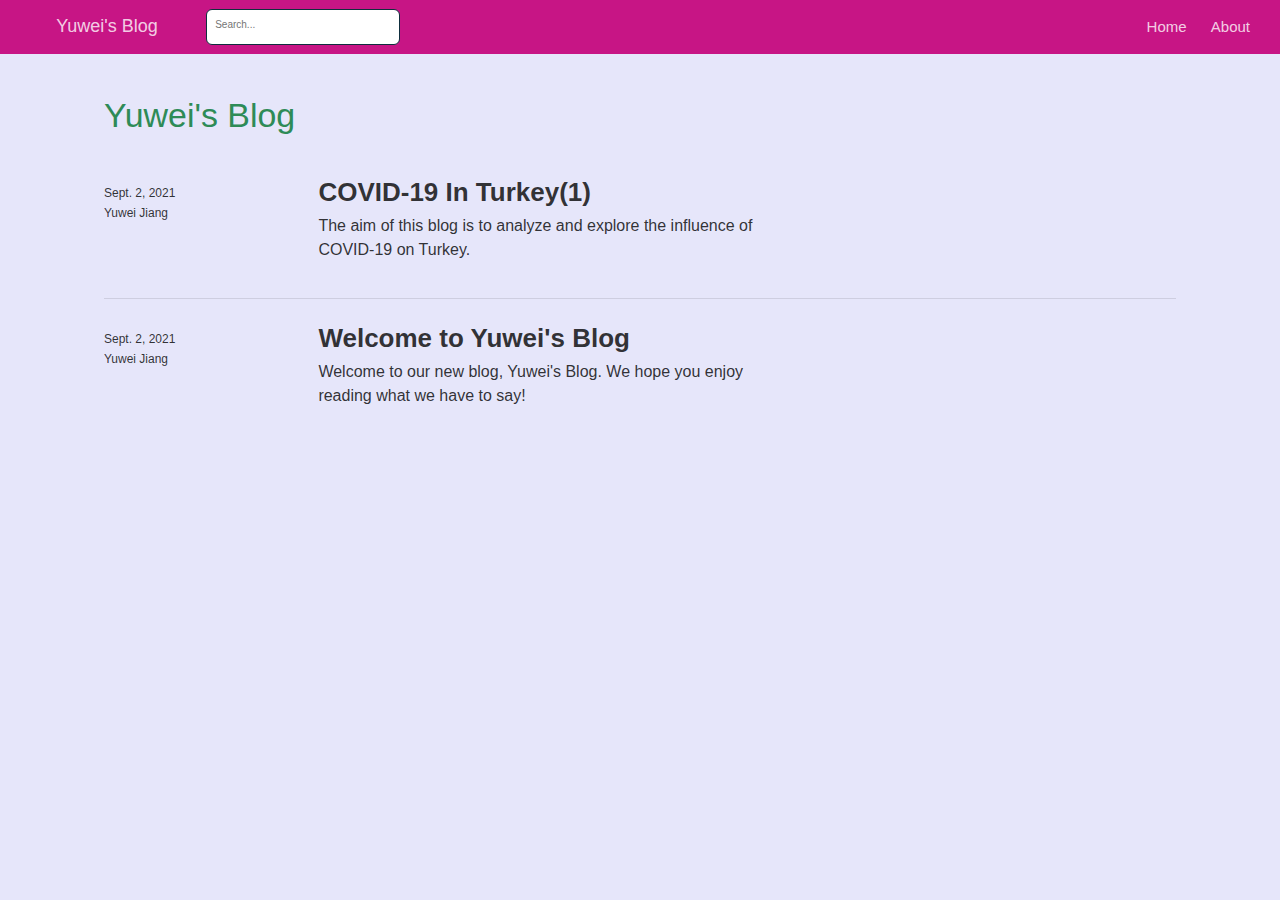
==== commit bb69d296: "modify css" ====
--- a/docs/index.html
+++ b/docs/index.html
@@ -2041,9 +2041,28 @@
   <script src="site_libs/distill-2.2.21/template.v2.js"></script>
   <!--radix_placeholder_site_in_header-->
   <style type="text/css">
+  .distill-site-nav {
+    background-color: 	#c71585;
+    font-size: 15px;
+  }
+
+  {
+    font-family: "Times New Roman", Times, serif;
+    font-weight: 400;
+    font-style: regular;
+  }
+
+  .posts-list .posts-list-caption {
+      color:#2e8b57;
+      font-family: 'Open Sans', sans-serif;
+      font-weight: 400;
+  }
+
+
   body {
     background-color:#e6e6fa;
   }
+
 
 
   </style>
@@ -2223,7 +2242,7 @@
 </div>
 </div>
 <div class="thumbnail">
-<img src="posts/2021-09-02-covid-19-in-turkey/covid-19-in-turkey_files/figure-html5/daily_new_tendency-1.png"/>
+<img/>
 </div>
 <div class="description">
 <h2>COVID-19 In Turkey(1)</h2>
--- a/docs/styles.css
+++ b/docs/styles.css
@@ -1,4 +1,23 @@
+.distill-site-nav {
+  background-color: 	#c71585;
+  font-size: 15px;
+}
+
+{
+  font-family: "Times New Roman", Times, serif;
+  font-weight: 400;
+  font-style: regular;
+}
+
+.posts-list .posts-list-caption {
+    color:#2e8b57;
+    font-family: 'Open Sans', sans-serif;
+    font-weight: 400;
+}
+
+
 body {
   background-color:#e6e6fa;
 }
 
+
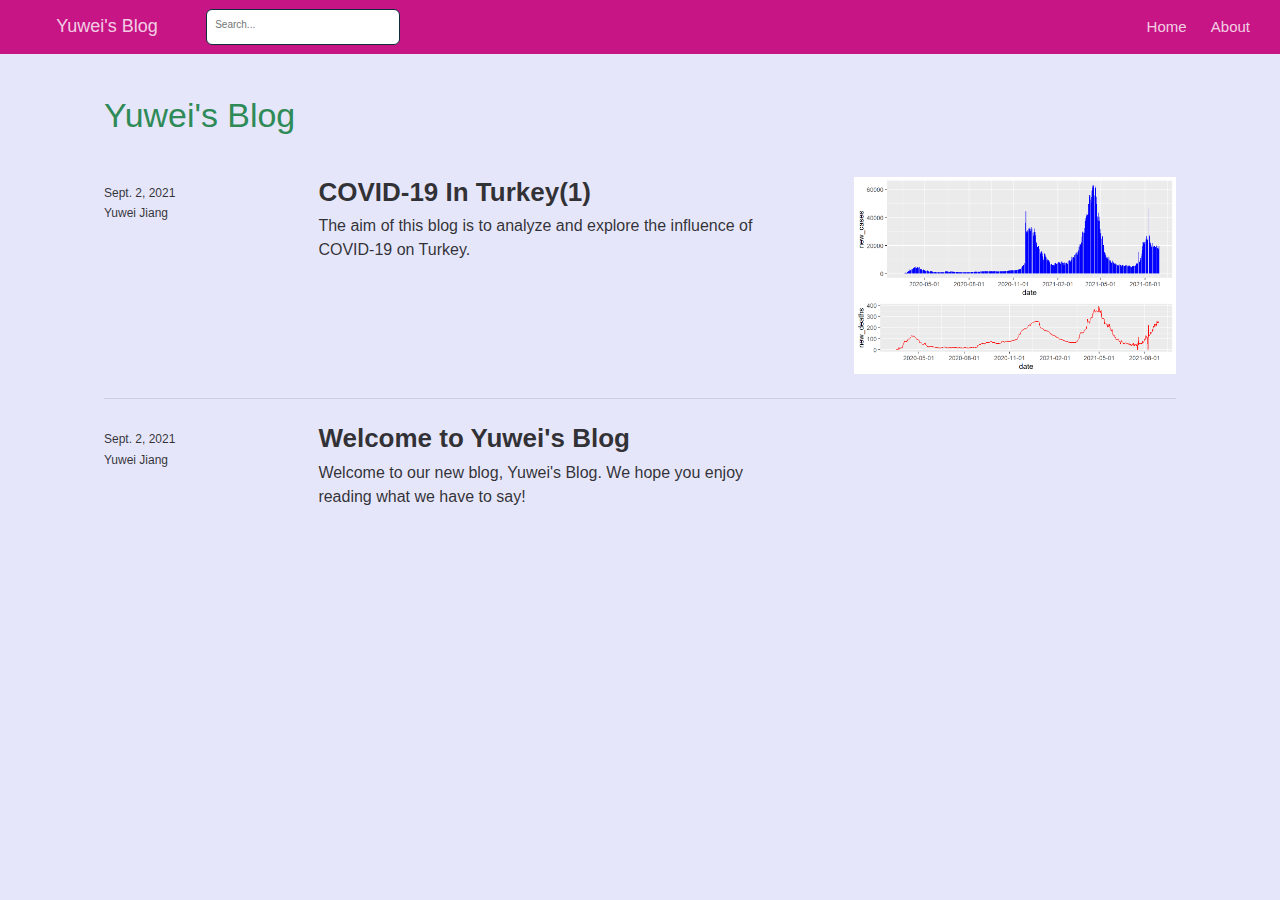
==== commit ddbf9949: "add table title" ====
--- a/docs/index.html
+++ b/docs/index.html
@@ -2046,11 +2046,6 @@
     font-size: 15px;
   }
 
-  {
-    font-family: "Times New Roman", Times, serif;
-    font-weight: 400;
-    font-style: regular;
-  }
 
   .posts-list .posts-list-caption {
       color:#2e8b57;
@@ -2242,7 +2237,7 @@
 </div>
 </div>
 <div class="thumbnail">
-<img/>
+<img src="posts/2021-09-02-covid-19-in-turkey/covid-19-in-turkey_files/figure-html5/daily_new_tendency-1.png"/>
 </div>
 <div class="description">
 <h2>COVID-19 In Turkey(1)</h2>
--- a/docs/styles.css
+++ b/docs/styles.css
@@ -3,11 +3,6 @@
   font-size: 15px;
 }
 
-{
-  font-family: "Times New Roman", Times, serif;
-  font-weight: 400;
-  font-style: regular;
-}
 
 .posts-list .posts-list-caption {
     color:#2e8b57;
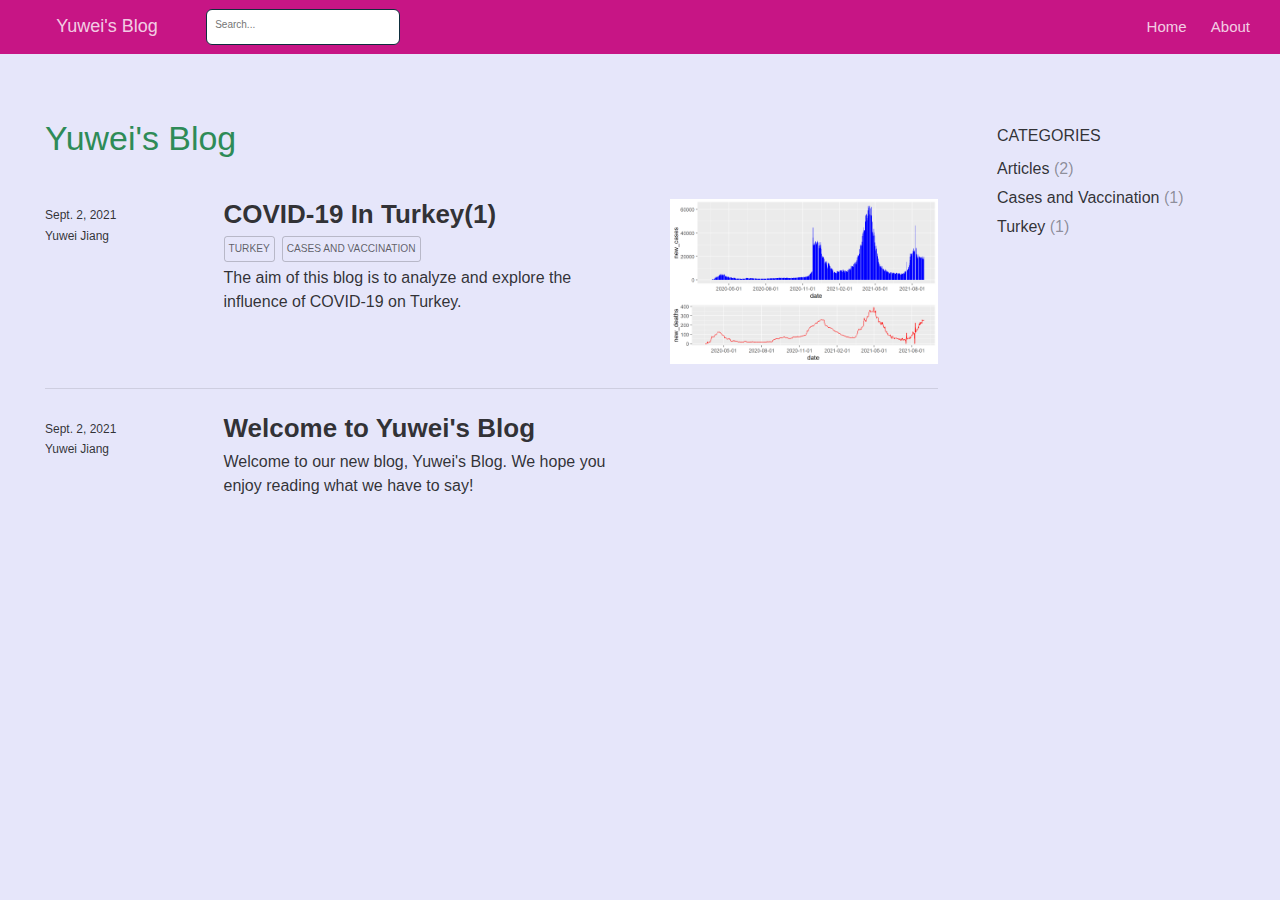
==== commit a9c8f04a: "add categories" ====
--- a/docs/index.html
+++ b/docs/index.html
@@ -2225,11 +2225,11 @@
 
 
 
-<div class="posts-container posts-apply-limit l-page">
+<div class="posts-container posts-with-sidebar posts-apply-limit l-screen-inset">
 <div class="posts-list">
 <h1 class="posts-list-caption" data-caption="Yuwei&#39;s Blog">Yuwei's Blog</h1>
 <a href="posts/2021-09-02-covid-19-in-turkey/" class="post-preview">
-<script class="post-metadata" type="text/json">{"categories":[]}</script>
+<script class="post-metadata" type="text/json">{"categories":["Turkey","Cases and Vaccination"]}</script>
 <div class="metadata">
 <div class="publishedDate">Sept. 2, 2021</div>
 <div class="dt-authors">
@@ -2241,7 +2241,10 @@
 </div>
 <div class="description">
 <h2>COVID-19 In Turkey(1)</h2>
-<div class="dt-tags"></div>
+<div class="dt-tags">
+<div class="dt-tag">Turkey</div>
+<div class="dt-tag">Cases and Vaccination</div>
+</div>
 <p>The aim of this blog is to analyze and explore the influence of COVID-19 on Turkey.</p>
 </div>
 </a>
@@ -2264,6 +2267,25 @@
 </div>
 </a>
 </div>
+<div class="posts-sidebar">
+<div class="sidebar-section categories">
+<h3>Categories</h3>
+<ul>
+<li>
+<a href="#category:Articles">Articles</a>
+<span class="category-count">(2)</span>
+</li>
+<li>
+<a href="#category:Cases_and_Vaccination">Cases and Vaccination</a>
+<span class="category-count">(1)</span>
+</li>
+<li>
+<a href="#category:Turkey">Turkey</a>
+<span class="category-count">(1)</span>
+</li>
+</ul>
+</div>
+</div>
 <div class="posts-more">
 <a href="#">More articles &raquo;</a>
 </div>
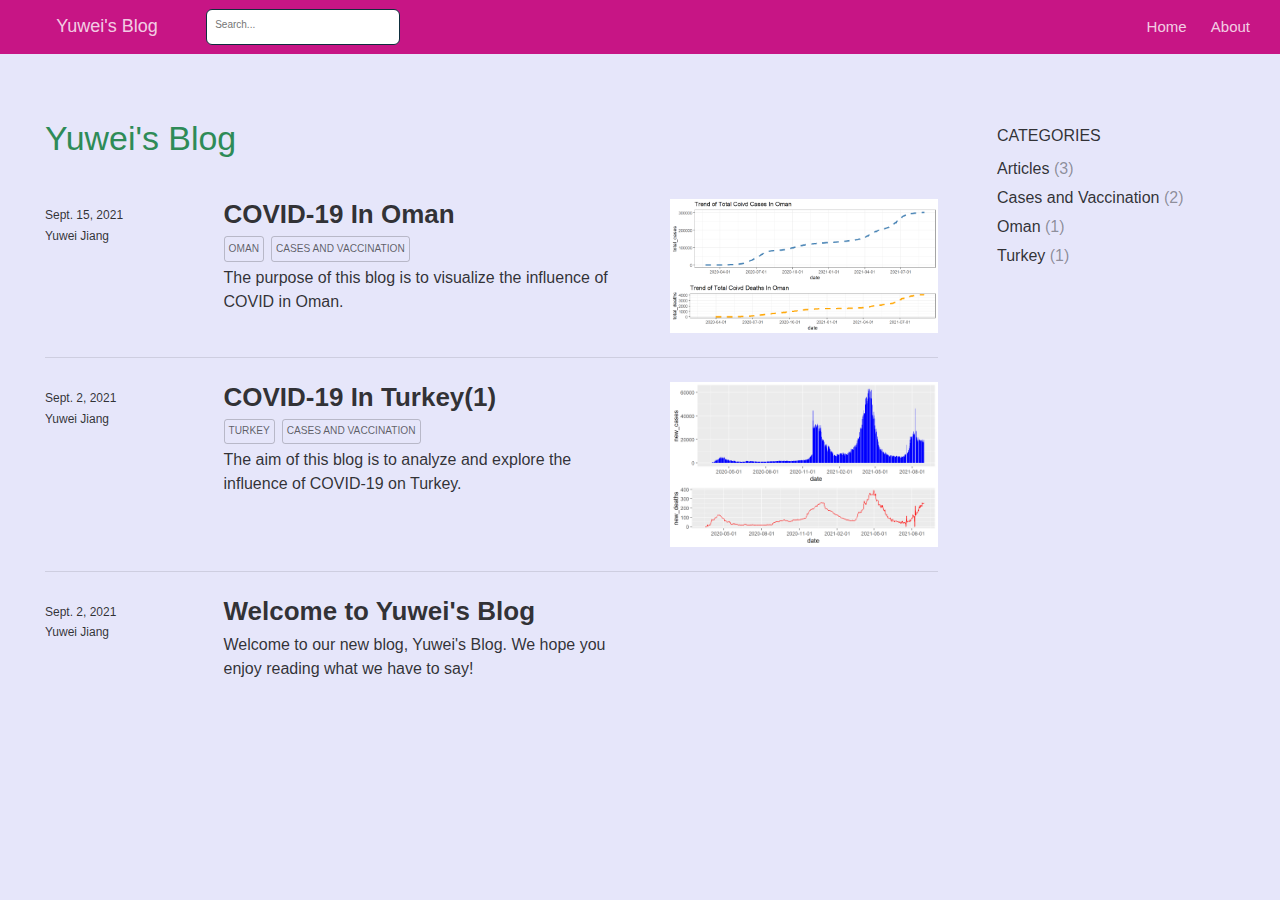
==== commit 10876794: "add post2" ====
--- a/docs/index.html
+++ b/docs/index.html
@@ -2228,6 +2228,26 @@
 <div class="posts-container posts-with-sidebar posts-apply-limit l-screen-inset">
 <div class="posts-list">
 <h1 class="posts-list-caption" data-caption="Yuwei&#39;s Blog">Yuwei's Blog</h1>
+<a href="posts/2021-09-15-covid-19-in-bolivia/" class="post-preview">
+<script class="post-metadata" type="text/json">{"categories":["Oman","Cases and Vaccination"]}</script>
+<div class="metadata">
+<div class="publishedDate">Sept. 15, 2021</div>
+<div class="dt-authors">
+<div class="dt-author">Yuwei Jiang</div>
+</div>
+</div>
+<div class="thumbnail">
+<img src="posts/2021-09-15-covid-19-in-bolivia/covid-19-in-bolivia_files/figure-html5/total-1.png"/>
+</div>
+<div class="description">
+<h2>COVID-19 In Oman</h2>
+<div class="dt-tags">
+<div class="dt-tag">Oman</div>
+<div class="dt-tag">Cases and Vaccination</div>
+</div>
+<p>The purpose of this blog is to visualize the influence of COVID in Oman.</p>
+</div>
+</a>
 <a href="posts/2021-09-02-covid-19-in-turkey/" class="post-preview">
 <script class="post-metadata" type="text/json">{"categories":["Turkey","Cases and Vaccination"]}</script>
 <div class="metadata">
@@ -2273,10 +2293,14 @@
 <ul>
 <li>
 <a href="#category:Articles">Articles</a>
+<span class="category-count">(3)</span>
+</li>
+<li>
+<a href="#category:Cases_and_Vaccination">Cases and Vaccination</a>
 <span class="category-count">(2)</span>
 </li>
 <li>
-<a href="#category:Cases_and_Vaccination">Cases and Vaccination</a>
+<a href="#category:Oman">Oman</a>
 <span class="category-count">(1)</span>
 </li>
 <li>
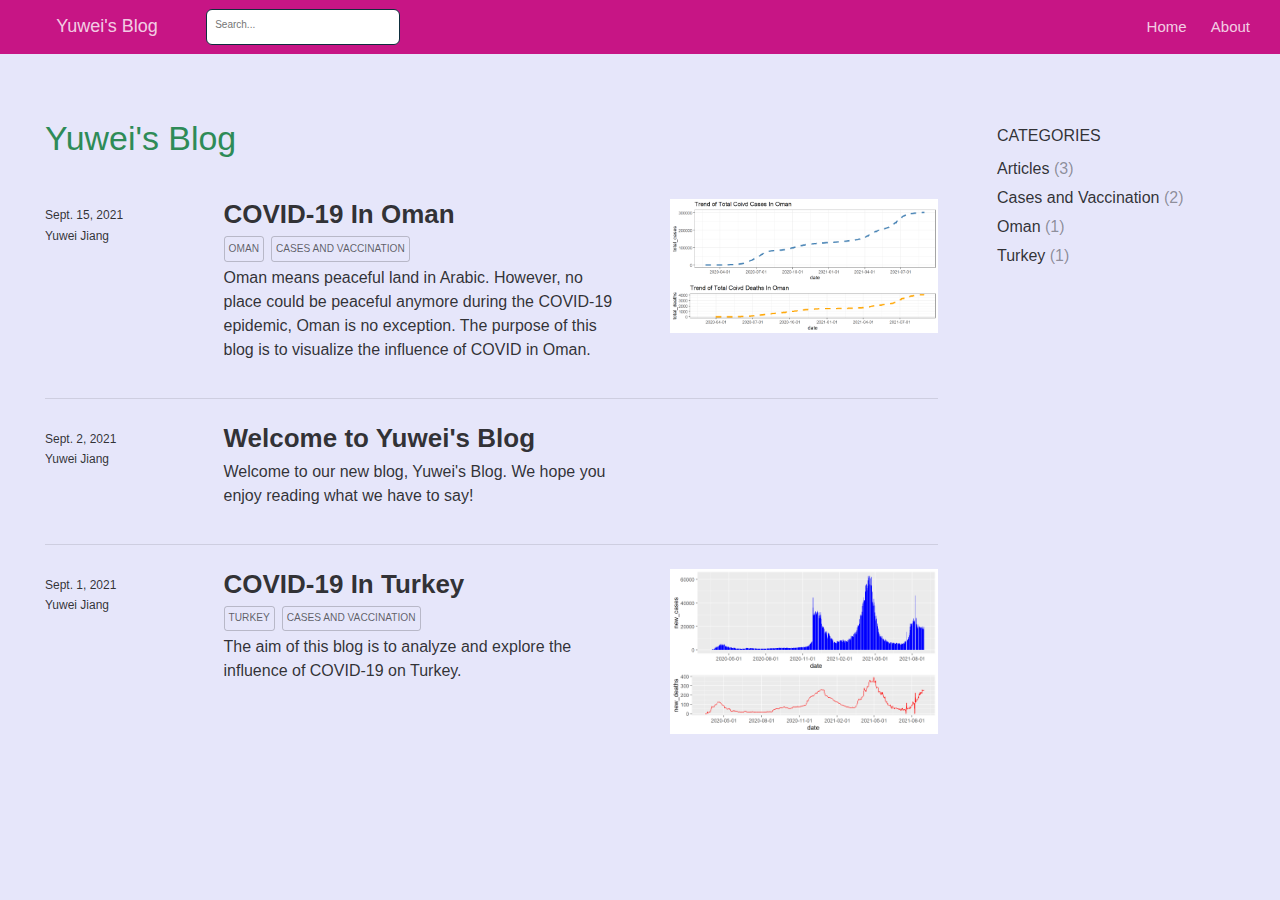
==== commit 4bed3d77: "add website" ====
--- a/docs/index.html
+++ b/docs/index.html
@@ -1,2347 +1,2348 @@
-<!DOCTYPE html>
-
-<html xmlns="http://www.w3.org/1999/xhtml" lang="" xml:lang="">
-
-<head>
-  <meta charset="utf-8"/>
-  <meta name="viewport" content="width=device-width, initial-scale=1"/>
-  <meta http-equiv="X-UA-Compatible" content="IE=Edge,chrome=1"/>
-  <meta name="generator" content="distill" />
-
-  <style type="text/css">
-  /* Hide doc at startup (prevent jankiness while JS renders/transforms) */
-  body {
-    visibility: hidden;
-  }
-  </style>
-
- <!--radix_placeholder_import_source-->
- <!--/radix_placeholder_import_source-->
-
-<style type="text/css">code{white-space: pre;}</style>
-<style type="text/css" data-origin="pandoc">
-pre > code.sourceCode { white-space: pre; position: relative; }
-pre > code.sourceCode > span { display: inline-block; line-height: 1.25; }
-pre > code.sourceCode > span:empty { height: 1.2em; }
-.sourceCode { overflow: visible; }
-code.sourceCode > span { color: inherit; text-decoration: inherit; }
-div.sourceCode { margin: 1em 0; }
-pre.sourceCode { margin: 0; }
-@media screen {
-div.sourceCode { overflow: auto; }
-}
-@media print {
-pre > code.sourceCode { white-space: pre-wrap; }
-pre > code.sourceCode > span { text-indent: -5em; padding-left: 5em; }
-}
-pre.numberSource code
-  { counter-reset: source-line 0; }
-pre.numberSource code > span
-  { position: relative; left: -4em; counter-increment: source-line; }
-pre.numberSource code > span > a:first-child::before
-  { content: counter(source-line);
-    position: relative; left: -1em; text-align: right; vertical-align: baseline;
-    border: none; display: inline-block;
-    -webkit-touch-callout: none; -webkit-user-select: none;
-    -khtml-user-select: none; -moz-user-select: none;
-    -ms-user-select: none; user-select: none;
-    padding: 0 4px; width: 4em;
-    color: #aaaaaa;
-  }
-pre.numberSource { margin-left: 3em; border-left: 1px solid #aaaaaa;  padding-left: 4px; }
-div.sourceCode
-  {   }
-@media screen {
-pre > code.sourceCode > span > a:first-child::before { text-decoration: underline; }
-}
-code span.al { color: #ad0000; } /* Alert */
-code span.an { color: #5e5e5e; } /* Annotation */
-code span.at { color: #20794d; } /* Attribute */
-code span.bn { color: #ad0000; } /* BaseN */
-code span.bu { } /* BuiltIn */
-code span.cf { color: #007ba5; } /* ControlFlow */
-code span.ch { color: #20794d; } /* Char */
-code span.cn { color: #8f5902; } /* Constant */
-code span.co { color: #5e5e5e; } /* Comment */
-code span.cv { color: #5e5e5e; font-style: italic; } /* CommentVar */
-code span.do { color: #5e5e5e; font-style: italic; } /* Documentation */
-code span.dt { color: #ad0000; } /* DataType */
-code span.dv { color: #ad0000; } /* DecVal */
-code span.er { color: #ad0000; } /* Error */
-code span.ex { } /* Extension */
-code span.fl { color: #ad0000; } /* Float */
-code span.fu { color: #4758ab; } /* Function */
-code span.im { } /* Import */
-code span.in { color: #5e5e5e; } /* Information */
-code span.kw { color: #007ba5; } /* Keyword */
-code span.op { color: #5e5e5e; } /* Operator */
-code span.ot { color: #007ba5; } /* Other */
-code span.pp { color: #ad0000; } /* Preprocessor */
-code span.sc { color: #20794d; } /* SpecialChar */
-code span.ss { color: #20794d; } /* SpecialString */
-code span.st { color: #20794d; } /* String */
-code span.va { color: #111111; } /* Variable */
-code span.vs { color: #20794d; } /* VerbatimString */
-code span.wa { color: #5e5e5e; font-style: italic; } /* Warning */
-</style>
-
-  <!--radix_placeholder_meta_tags-->
-  <title>Yuwei's Blog</title>
-
-
-
-
-  <!--  https://developers.facebook.com/docs/sharing/webmasters#markup -->
-  <meta property="og:title" content="Yuwei&#39;s Blog"/>
-  <meta property="og:type" content="article"/>
-  <meta property="og:locale" content="en_US"/>
-  <meta property="og:site_name" content="Yuwei&#39;s Blog"/>
-
-  <!--  https://dev.twitter.com/cards/types/summary -->
-  <meta property="twitter:card" content="summary"/>
-  <meta property="twitter:title" content="Yuwei&#39;s Blog"/>
-
-  <!--/radix_placeholder_meta_tags-->
-  <!--radix_placeholder_rmarkdown_metadata-->
-
-  <script type="text/json" id="radix-rmarkdown-metadata">
-  {"type":"list","attributes":{"names":{"type":"character","attributes":{},"value":["title","site","listing"]}},"value":[{"type":"character","attributes":{},"value":["Yuwei's Blog"]},{"type":"character","attributes":{},"value":["distill::distill_website"]},{"type":"character","attributes":{},"value":["posts"]}]}
-  </script>
-  <!--/radix_placeholder_rmarkdown_metadata-->
-  <!--radix_placeholder_navigation_in_header-->
-  <meta name="distill:offset" content=""/>
-
-  <script type="application/javascript">
-
-    window.headroom_prevent_pin = false;
-
-    window.document.addEventListener("DOMContentLoaded", function (event) {
-
-      // initialize headroom for banner
-      var header = $('header').get(0);
-      var headerHeight = header.offsetHeight;
-      var headroom = new Headroom(header, {
-        tolerance: 5,
-        onPin : function() {
-          if (window.headroom_prevent_pin) {
-            window.headroom_prevent_pin = false;
-            headroom.unpin();
-          }
-        }
-      });
-      headroom.init();
-      if(window.location.hash)
-        headroom.unpin();
-      $(header).addClass('headroom--transition');
-
-      // offset scroll location for banner on hash change
-      // (see: https://github.com/WickyNilliams/headroom.js/issues/38)
-      window.addEventListener("hashchange", function(event) {
-        window.scrollTo(0, window.pageYOffset - (headerHeight + 25));
-      });
-
-      // responsive menu
-      $('.distill-site-header').each(function(i, val) {
-        var topnav = $(this);
-        var toggle = topnav.find('.nav-toggle');
-        toggle.on('click', function() {
-          topnav.toggleClass('responsive');
-        });
-      });
-
-      // nav dropdowns
-      $('.nav-dropbtn').click(function(e) {
-        $(this).next('.nav-dropdown-content').toggleClass('nav-dropdown-active');
-        $(this).parent().siblings('.nav-dropdown')
-           .children('.nav-dropdown-content').removeClass('nav-dropdown-active');
-      });
-      $("body").click(function(e){
-        $('.nav-dropdown-content').removeClass('nav-dropdown-active');
-      });
-      $(".nav-dropdown").click(function(e){
-        e.stopPropagation();
-      });
-    });
-  </script>
-
-  <style type="text/css">
-
-  /* Theme (user-documented overrideables for nav appearance) */
-
-  .distill-site-nav {
-    color: rgba(255, 255, 255, 0.8);
-    background-color: #0F2E3D;
-    font-size: 15px;
-    font-weight: 300;
-  }
-
-  .distill-site-nav a {
-    color: inherit;
-    text-decoration: none;
-  }
-
-  .distill-site-nav a:hover {
-    color: white;
-  }
-
-  @media print {
-    .distill-site-nav {
-      display: none;
-    }
-  }
-
-  .distill-site-header {
-
-  }
-
-  .distill-site-footer {
-
-  }
-
-
-  /* Site Header */
-
-  .distill-site-header {
-    width: 100%;
-    box-sizing: border-box;
-    z-index: 3;
-  }
-
-  .distill-site-header .nav-left {
-    display: inline-block;
-    margin-left: 8px;
-  }
-
-  @media screen and (max-width: 768px) {
-    .distill-site-header .nav-left {
-      margin-left: 0;
-    }
-  }
-
-
-  .distill-site-header .nav-right {
-    float: right;
-    margin-right: 8px;
-  }
-
-  .distill-site-header a,
-  .distill-site-header .title {
-    display: inline-block;
-    text-align: center;
-    padding: 14px 10px 14px 10px;
-  }
-
-  .distill-site-header .title {
-    font-size: 18px;
-    min-width: 150px;
-  }
-
-  .distill-site-header .logo {
-    padding: 0;
-  }
-
-  .distill-site-header .logo img {
-    display: none;
-    max-height: 20px;
-    width: auto;
-    margin-bottom: -4px;
-  }
-
-  .distill-site-header .nav-image img {
-    max-height: 18px;
-    width: auto;
-    display: inline-block;
-    margin-bottom: -3px;
-  }
-
-
-
-  @media screen and (min-width: 1000px) {
-    .distill-site-header .logo img {
-      display: inline-block;
-    }
-    .distill-site-header .nav-left {
-      margin-left: 20px;
-    }
-    .distill-site-header .nav-right {
-      margin-right: 20px;
-    }
-    .distill-site-header .title {
-      padding-left: 12px;
-    }
-  }
-
-
-  .distill-site-header .nav-toggle {
-    display: none;
-  }
-
-  .nav-dropdown {
-    display: inline-block;
-    position: relative;
-  }
-
-  .nav-dropdown .nav-dropbtn {
-    border: none;
-    outline: none;
-    color: rgba(255, 255, 255, 0.8);
-    padding: 16px 10px;
-    background-color: transparent;
-    font-family: inherit;
-    font-size: inherit;
-    font-weight: inherit;
-    margin: 0;
-    margin-top: 1px;
-    z-index: 2;
-  }
-
-  .nav-dropdown-content {
-    display: none;
-    position: absolute;
-    background-color: white;
-    min-width: 200px;
-    border: 1px solid rgba(0,0,0,0.15);
-    border-radius: 4px;
-    box-shadow: 0px 8px 16px 0px rgba(0,0,0,0.1);
-    z-index: 1;
-    margin-top: 2px;
-    white-space: nowrap;
-    padding-top: 4px;
-    padding-bottom: 4px;
-  }
-
-  .nav-dropdown-content hr {
-    margin-top: 4px;
-    margin-bottom: 4px;
-    border: none;
-    border-bottom: 1px solid rgba(0, 0, 0, 0.1);
-  }
-
-  .nav-dropdown-active {
-    display: block;
-  }
-
-  .nav-dropdown-content a, .nav-dropdown-content .nav-dropdown-header {
-    color: black;
-    padding: 6px 24px;
-    text-decoration: none;
-    display: block;
-    text-align: left;
-  }
-
-  .nav-dropdown-content .nav-dropdown-header {
-    display: block;
-    padding: 5px 24px;
-    padding-bottom: 0;
-    text-transform: uppercase;
-    font-size: 14px;
-    color: #999999;
-    white-space: nowrap;
-  }
-
-  .nav-dropdown:hover .nav-dropbtn {
-    color: white;
-  }
-
-  .nav-dropdown-content a:hover {
-    background-color: #ddd;
-    color: black;
-  }
-
-  .nav-right .nav-dropdown-content {
-    margin-left: -45%;
-    right: 0;
-  }
-
-  @media screen and (max-width: 768px) {
-    .distill-site-header a, .distill-site-header .nav-dropdown  {display: none;}
-    .distill-site-header a.nav-toggle {
-      float: right;
-      display: block;
-    }
-    .distill-site-header .title {
-      margin-left: 0;
-    }
-    .distill-site-header .nav-right {
-      margin-right: 0;
-    }
-    .distill-site-header {
-      overflow: hidden;
-    }
-    .nav-right .nav-dropdown-content {
-      margin-left: 0;
-    }
-  }
-
-
-  @media screen and (max-width: 768px) {
-    .distill-site-header.responsive {position: relative; min-height: 500px; }
-    .distill-site-header.responsive a.nav-toggle {
-      position: absolute;
-      right: 0;
-      top: 0;
-    }
-    .distill-site-header.responsive a,
-    .distill-site-header.responsive .nav-dropdown {
-      display: block;
-      text-align: left;
-    }
-    .distill-site-header.responsive .nav-left,
-    .distill-site-header.responsive .nav-right {
-      width: 100%;
-    }
-    .distill-site-header.responsive .nav-dropdown {float: none;}
-    .distill-site-header.responsive .nav-dropdown-content {position: relative;}
-    .distill-site-header.responsive .nav-dropdown .nav-dropbtn {
-      display: block;
-      width: 100%;
-      text-align: left;
-    }
-  }
-
-  /* Site Footer */
-
-  .distill-site-footer {
-    width: 100%;
-    overflow: hidden;
-    box-sizing: border-box;
-    z-index: 3;
-    margin-top: 30px;
-    padding-top: 30px;
-    padding-bottom: 30px;
-    text-align: center;
-  }
-
-  /* Headroom */
-
-  d-title {
-    padding-top: 6rem;
-  }
-
-  @media print {
-    d-title {
-      padding-top: 4rem;
-    }
-  }
-
-  .headroom {
-    z-index: 1000;
-    position: fixed;
-    top: 0;
-    left: 0;
-    right: 0;
-  }
-
-  .headroom--transition {
-    transition: all .4s ease-in-out;
-  }
-
-  .headroom--unpinned {
-    top: -100px;
-  }
-
-  .headroom--pinned {
-    top: 0;
-  }
-
-  /* adjust viewport for navbar height */
-  /* helps vertically center bootstrap (non-distill) content */
-  .min-vh-100 {
-    min-height: calc(100vh - 100px) !important;
-  }
-
-  </style>
-
-  <script src="site_libs/jquery-1.11.3/jquery.min.js"></script>
-  <link href="site_libs/font-awesome-5.1.0/css/all.css" rel="stylesheet"/>
-  <link href="site_libs/font-awesome-5.1.0/css/v4-shims.css" rel="stylesheet"/>
-  <script src="site_libs/headroom-0.9.4/headroom.min.js"></script>
-  <script src="site_libs/autocomplete-0.37.1/autocomplete.min.js"></script>
-  <script src="site_libs/fuse-6.4.1/fuse.min.js"></script>
-
-  <script type="application/javascript">
-
-  function getMeta(metaName) {
-    var metas = document.getElementsByTagName('meta');
-    for (let i = 0; i < metas.length; i++) {
-      if (metas[i].getAttribute('name') === metaName) {
-        return metas[i].getAttribute('content');
-      }
-    }
-    return '';
-  }
-
-  function offsetURL(url) {
-    var offset = getMeta('distill:offset');
-    return offset ? offset + '/' + url : url;
-  }
-
-  function createFuseIndex() {
-
-    // create fuse index
-    var options = {
-      keys: [
-        { name: 'title', weight: 20 },
-        { name: 'categories', weight: 15 },
-        { name: 'description', weight: 10 },
-        { name: 'contents', weight: 5 },
-      ],
-      ignoreLocation: true,
-      threshold: 0
-    };
-    var fuse = new window.Fuse([], options);
-
-    // fetch the main search.json
-    return fetch(offsetURL('search.json'))
-      .then(function(response) {
-        if (response.status == 200) {
-          return response.json().then(function(json) {
-            // index main articles
-            json.articles.forEach(function(article) {
-              fuse.add(article);
-            });
-            // download collections and index their articles
-            return Promise.all(json.collections.map(function(collection) {
-              return fetch(offsetURL(collection)).then(function(response) {
-                if (response.status === 200) {
-                  return response.json().then(function(articles) {
-                    articles.forEach(function(article) {
-                      fuse.add(article);
-                    });
-                  })
-                } else {
-                  return Promise.reject(
-                    new Error('Unexpected status from search index request: ' +
-                              response.status)
-                  );
-                }
-              });
-            })).then(function() {
-              return fuse;
-            });
-          });
-
-        } else {
-          return Promise.reject(
-            new Error('Unexpected status from search index request: ' +
-                        response.status)
-          );
-        }
-      });
-  }
-
-  window.document.addEventListener("DOMContentLoaded", function (event) {
-
-    // get search element (bail if we don't have one)
-    var searchEl = window.document.getElementById('distill-search');
-    if (!searchEl)
-      return;
-
-    createFuseIndex()
-      .then(function(fuse) {
-
-        // make search box visible
-        searchEl.classList.remove('hidden');
-
-        // initialize autocomplete
-        var options = {
-          autoselect: true,
-          hint: false,
-          minLength: 2,
-        };
-        window.autocomplete(searchEl, options, [{
-          source: function(query, callback) {
-            const searchOptions = {
-              isCaseSensitive: false,
-              shouldSort: true,
-              minMatchCharLength: 2,
-              limit: 10,
-            };
-            var results = fuse.search(query, searchOptions);
-            callback(results
-              .map(function(result) { return result.item; })
-            );
-          },
-          templates: {
-            suggestion: function(suggestion) {
-              var img = suggestion.preview && Object.keys(suggestion.preview).length > 0
-                ? `<img src="${offsetURL(suggestion.preview)}"</img>`
-                : '';
-              var html = `
-                <div class="search-item">
-                  <h3>${suggestion.title}</h3>
-                  <div class="search-item-description">
-                    ${suggestion.description || ''}
-                  </div>
-                  <div class="search-item-preview">
-                    ${img}
-                  </div>
-                </div>
-              `;
-              return html;
-            }
-          }
-        }]).on('autocomplete:selected', function(event, suggestion) {
-          window.location.href = offsetURL(suggestion.path);
-        });
-        // remove inline display style on autocompleter (we want to
-        // manage responsive display via css)
-        $('.algolia-autocomplete').css("display", "");
-      })
-      .catch(function(error) {
-        console.log(error);
-      });
-
-  });
-
-  </script>
-
-  <style type="text/css">
-
-  .nav-search {
-    font-size: x-small;
-  }
-
-  /* Algolioa Autocomplete */
-
-  .algolia-autocomplete {
-    display: inline-block;
-    margin-left: 10px;
-    vertical-align: sub;
-    background-color: white;
-    color: black;
-    padding: 6px;
-    padding-top: 8px;
-    padding-bottom: 0;
-    border-radius: 6px;
-    border: 1px #0F2E3D solid;
-    width: 180px;
-  }
-
-
-  @media screen and (max-width: 768px) {
-    .distill-site-nav .algolia-autocomplete {
-      display: none;
-      visibility: hidden;
-    }
-    .distill-site-nav.responsive .algolia-autocomplete {
-      display: inline-block;
-      visibility: visible;
-    }
-    .distill-site-nav.responsive .algolia-autocomplete .aa-dropdown-menu {
-      margin-left: 0;
-      width: 400px;
-      max-height: 400px;
-    }
-  }
-
-  .algolia-autocomplete .aa-input, .algolia-autocomplete .aa-hint {
-    width: 90%;
-    outline: none;
-    border: none;
-  }
-
-  .algolia-autocomplete .aa-hint {
-    color: #999;
-  }
-  .algolia-autocomplete .aa-dropdown-menu {
-    width: 550px;
-    max-height: 70vh;
-    overflow-x: visible;
-    overflow-y: scroll;
-    padding: 5px;
-    margin-top: 3px;
-    margin-left: -150px;
-    background-color: #fff;
-    border-radius: 5px;
-    border: 1px solid #999;
-    border-top: none;
-  }
-
-  .algolia-autocomplete .aa-dropdown-menu .aa-suggestion {
-    cursor: pointer;
-    padding: 5px 4px;
-    border-bottom: 1px solid #eee;
-  }
-
-  .algolia-autocomplete .aa-dropdown-menu .aa-suggestion:last-of-type {
-    border-bottom: none;
-    margin-bottom: 2px;
-  }
-
-  .algolia-autocomplete .aa-dropdown-menu .aa-suggestion .search-item {
-    overflow: hidden;
-    font-size: 0.8em;
-    line-height: 1.4em;
-  }
-
-  .algolia-autocomplete .aa-dropdown-menu .aa-suggestion .search-item h3 {
-    font-size: 1rem;
-    margin-block-start: 0;
-    margin-block-end: 5px;
-  }
-
-  .algolia-autocomplete .aa-dropdown-menu .aa-suggestion .search-item-description {
-    display: inline-block;
-    overflow: hidden;
-    height: 2.8em;
-    width: 80%;
-    margin-right: 4%;
-  }
-
-  .algolia-autocomplete .aa-dropdown-menu .aa-suggestion .search-item-preview {
-    display: inline-block;
-    width: 15%;
-  }
-
-  .algolia-autocomplete .aa-dropdown-menu .aa-suggestion .search-item-preview img {
-    height: 3em;
-    width: auto;
-    display: none;
-  }
-
-  .algolia-autocomplete .aa-dropdown-menu .aa-suggestion .search-item-preview img[src] {
-    display: initial;
-  }
-
-  .algolia-autocomplete .aa-dropdown-menu .aa-suggestion.aa-cursor {
-    background-color: #eee;
-  }
-  .algolia-autocomplete .aa-dropdown-menu .aa-suggestion em {
-    font-weight: bold;
-    font-style: normal;
-  }
-
-  </style>
-
-
-  <!--/radix_placeholder_navigation_in_header-->
-  <!--radix_placeholder_distill-->
-
-  <style type="text/css">
-
-  body {
-    background-color: white;
-  }
-
-  .pandoc-table {
-    width: 100%;
-  }
-
-  .pandoc-table>caption {
-    margin-bottom: 10px;
-  }
-
-  .pandoc-table th:not([align]) {
-    text-align: left;
-  }
-
-  .pagedtable-footer {
-    font-size: 15px;
-  }
-
-  d-byline .byline {
-    grid-template-columns: 2fr 2fr;
-  }
-
-  d-byline .byline h3 {
-    margin-block-start: 1.5em;
-  }
-
-  d-byline .byline .authors-affiliations h3 {
-    margin-block-start: 0.5em;
-  }
-
-  .authors-affiliations .orcid-id {
-    width: 16px;
-    height:16px;
-    margin-left: 4px;
-    margin-right: 4px;
-    vertical-align: middle;
-    padding-bottom: 2px;
-  }
-
-  d-title .dt-tags {
-    margin-top: 1em;
-    grid-column: text;
-  }
-
-  .dt-tags .dt-tag {
-    text-decoration: none;
-    display: inline-block;
-    color: rgba(0,0,0,0.6);
-    padding: 0em 0.4em;
-    margin-right: 0.5em;
-    margin-bottom: 0.4em;
-    font-size: 70%;
-    border: 1px solid rgba(0,0,0,0.2);
-    border-radius: 3px;
-    text-transform: uppercase;
-    font-weight: 500;
-  }
-
-  d-article table.gt_table td,
-  d-article table.gt_table th {
-    border-bottom: none;
-  }
-
-  .html-widget {
-    margin-bottom: 2.0em;
-  }
-
-  .l-screen-inset {
-    padding-right: 16px;
-  }
-
-  .l-screen .caption {
-    margin-left: 10px;
-  }
-
-  .shaded {
-    background: rgb(247, 247, 247);
-    padding-top: 20px;
-    padding-bottom: 20px;
-    border-top: 1px solid rgba(0, 0, 0, 0.1);
-    border-bottom: 1px solid rgba(0, 0, 0, 0.1);
-  }
-
-  .shaded .html-widget {
-    margin-bottom: 0;
-    border: 1px solid rgba(0, 0, 0, 0.1);
-  }
-
-  .shaded .shaded-content {
-    background: white;
-  }
-
-  .text-output {
-    margin-top: 0;
-    line-height: 1.5em;
-  }
-
-  .hidden {
-    display: none !important;
-  }
-
-  d-article {
-    padding-top: 2.5rem;
-    padding-bottom: 30px;
-  }
-
-  d-appendix {
-    padding-top: 30px;
-  }
-
-  d-article>p>img {
-    width: 100%;
-  }
-
-  d-article h2 {
-    margin: 1rem 0 1.5rem 0;
-  }
-
-  d-article h3 {
-    margin-top: 1.5rem;
-  }
-
-  d-article iframe {
-    border: 1px solid rgba(0, 0, 0, 0.1);
-    margin-bottom: 2.0em;
-    width: 100%;
-  }
-
-  /* Tweak code blocks */
-
-  d-article div.sourceCode code,
-  d-article pre code {
-    font-family: Consolas, Monaco, 'Andale Mono', 'Ubuntu Mono', monospace;
-  }
-
-  d-article pre,
-  d-article div.sourceCode,
-  d-article div.sourceCode pre {
-    overflow: auto;
-  }
-
-  d-article div.sourceCode {
-    background-color: white;
-  }
-
-  d-article div.sourceCode pre {
-    padding-left: 10px;
-    font-size: 12px;
-    border-left: 2px solid rgba(0,0,0,0.1);
-  }
-
-  d-article pre {
-    font-size: 12px;
-    color: black;
-    background: none;
-    margin-top: 0;
-    text-align: left;
-    white-space: pre;
-    word-spacing: normal;
-    word-break: normal;
-    word-wrap: normal;
-    line-height: 1.5;
-
-    -moz-tab-size: 4;
-    -o-tab-size: 4;
-    tab-size: 4;
-
-    -webkit-hyphens: none;
-    -moz-hyphens: none;
-    -ms-hyphens: none;
-    hyphens: none;
-  }
-
-  d-article pre a {
-    border-bottom: none;
-  }
-
-  d-article pre a:hover {
-    border-bottom: none;
-    text-decoration: underline;
-  }
-
-  d-article details {
-    grid-column: text;
-    margin-bottom: 0.8em;
-  }
-
-  @media(min-width: 768px) {
-
-  d-article pre,
-  d-article div.sourceCode,
-  d-article div.sourceCode pre {
-    overflow: visible !important;
-  }
-
-  d-article div.sourceCode pre {
-    padding-left: 18px;
-    font-size: 14px;
-  }
-
-  d-article pre {
-    font-size: 14px;
-  }
-
-  }
-
-  figure img.external {
-    background: white;
-    border: 1px solid rgba(0, 0, 0, 0.1);
-    box-shadow: 0 1px 8px rgba(0, 0, 0, 0.1);
-    padding: 18px;
-    box-sizing: border-box;
-  }
-
-  /* CSS for d-contents */
-
-  .d-contents {
-    grid-column: text;
-    color: rgba(0,0,0,0.8);
-    font-size: 0.9em;
-    padding-bottom: 1em;
-    margin-bottom: 1em;
-    padding-bottom: 0.5em;
-    margin-bottom: 1em;
-    padding-left: 0.25em;
-    justify-self: start;
-  }
-
-  @media(min-width: 1000px) {
-    .d-contents.d-contents-float {
-      height: 0;
-      grid-column-start: 1;
-      grid-column-end: 4;
-      justify-self: center;
-      padding-right: 3em;
-      padding-left: 2em;
-    }
-  }
-
-  .d-contents nav h3 {
-    font-size: 18px;
-    margin-top: 0;
-    margin-bottom: 1em;
-  }
-
-  .d-contents li {
-    list-style-type: none
-  }
-
-  .d-contents nav > ul {
-    padding-left: 0;
-  }
-
-  .d-contents ul {
-    padding-left: 1em
-  }
-
-  .d-contents nav ul li {
-    margin-top: 0.6em;
-    margin-bottom: 0.2em;
-  }
-
-  .d-contents nav a {
-    font-size: 13px;
-    border-bottom: none;
-    text-decoration: none
-    color: rgba(0, 0, 0, 0.8);
-  }
-
-  .d-contents nav a:hover {
-    text-decoration: underline solid rgba(0, 0, 0, 0.6)
-  }
-
-  .d-contents nav > ul > li > a {
-    font-weight: 600;
-  }
-
-  .d-contents nav > ul > li > ul {
-    font-weight: inherit;
-  }
-
-  .d-contents nav > ul > li > ul > li {
-    margin-top: 0.2em;
-  }
-
-
-  .d-contents nav ul {
-    margin-top: 0;
-    margin-bottom: 0.25em;
-  }
-
-  .d-article-with-toc h2:nth-child(2) {
-    margin-top: 0;
-  }
-
-
-  /* Figure */
-
-  .figure {
-    position: relative;
-    margin-bottom: 2.5em;
-    margin-top: 1.5em;
-  }
-
-  .figure img {
-    width: 100%;
-  }
-
-  .figure .caption {
-    color: rgba(0, 0, 0, 0.6);
-    font-size: 12px;
-    line-height: 1.5em;
-  }
-
-  .figure img.external {
-    background: white;
-    border: 1px solid rgba(0, 0, 0, 0.1);
-    box-shadow: 0 1px 8px rgba(0, 0, 0, 0.1);
-    padding: 18px;
-    box-sizing: border-box;
-  }
-
-  .figure .caption a {
-    color: rgba(0, 0, 0, 0.6);
-  }
-
-  .figure .caption b,
-  .figure .caption strong, {
-    font-weight: 600;
-    color: rgba(0, 0, 0, 1.0);
-  }
-
-  /* Citations */
-
-  d-article .citation {
-    color: inherit;
-    cursor: inherit;
-  }
-
-  div.hanging-indent{
-    margin-left: 1em; text-indent: -1em;
-  }
-
-  /* Citation hover box */
-
-  .tippy-box[data-theme~=light-border] {
-    background-color: rgba(250, 250, 250, 0.95);
-  }
-
-  .tippy-content > p {
-    margin-bottom: 0;
-    padding: 2px;
-  }
-
-
-  /* Tweak 1000px media break to show more text */
-
-  @media(min-width: 1000px) {
-    .base-grid,
-    distill-header,
-    d-title,
-    d-abstract,
-    d-article,
-    d-appendix,
-    distill-appendix,
-    d-byline,
-    d-footnote-list,
-    d-citation-list,
-    distill-footer {
-      grid-template-columns: [screen-start] 1fr [page-start kicker-start] 80px [middle-start] 50px [text-start kicker-end] 65px 65px 65px 65px 65px 65px 65px 65px [text-end gutter-start] 65px [middle-end] 65px [page-end gutter-end] 1fr [screen-end];
-      grid-column-gap: 16px;
-    }
-
-    .grid {
-      grid-column-gap: 16px;
-    }
-
-    d-article {
-      font-size: 1.06rem;
-      line-height: 1.7em;
-    }
-    figure .caption, .figure .caption, figure figcaption {
-      font-size: 13px;
-    }
-  }
-
-  @media(min-width: 1180px) {
-    .base-grid,
-    distill-header,
-    d-title,
-    d-abstract,
-    d-article,
-    d-appendix,
-    distill-appendix,
-    d-byline,
-    d-footnote-list,
-    d-citation-list,
-    distill-footer {
-      grid-template-columns: [screen-start] 1fr [page-start kicker-start] 60px [middle-start] 60px [text-start kicker-end] 60px 60px 60px 60px 60px 60px 60px 60px [text-end gutter-start] 60px [middle-end] 60px [page-end gutter-end] 1fr [screen-end];
-      grid-column-gap: 32px;
-    }
-
-    .grid {
-      grid-column-gap: 32px;
-    }
-  }
-
-
-  /* Get the citation styles for the appendix (not auto-injected on render since
-     we do our own rendering of the citation appendix) */
-
-  d-appendix .citation-appendix,
-  .d-appendix .citation-appendix {
-    font-size: 11px;
-    line-height: 15px;
-    border-left: 1px solid rgba(0, 0, 0, 0.1);
-    padding-left: 18px;
-    border: 1px solid rgba(0,0,0,0.1);
-    background: rgba(0, 0, 0, 0.02);
-    padding: 10px 18px;
-    border-radius: 3px;
-    color: rgba(150, 150, 150, 1);
-    overflow: hidden;
-    margin-top: -12px;
-    white-space: pre-wrap;
-    word-wrap: break-word;
-  }
-
-  /* Include appendix styles here so they can be overridden */
-
-  d-appendix {
-    contain: layout style;
-    font-size: 0.8em;
-    line-height: 1.7em;
-    margin-top: 60px;
-    margin-bottom: 0;
-    border-top: 1px solid rgba(0, 0, 0, 0.1);
-    color: rgba(0,0,0,0.5);
-    padding-top: 60px;
-    padding-bottom: 48px;
-  }
-
-  d-appendix h3 {
-    grid-column: page-start / text-start;
-    font-size: 15px;
-    font-weight: 500;
-    margin-top: 1em;
-    margin-bottom: 0;
-    color: rgba(0,0,0,0.65);
-  }
-
-  d-appendix h3 + * {
-    margin-top: 1em;
-  }
-
-  d-appendix ol {
-    padding: 0 0 0 15px;
-  }
-
-  @media (min-width: 768px) {
-    d-appendix ol {
-      padding: 0 0 0 30px;
-      margin-left: -30px;
-    }
-  }
-
-  d-appendix li {
-    margin-bottom: 1em;
-  }
-
-  d-appendix a {
-    color: rgba(0, 0, 0, 0.6);
-  }
-
-  d-appendix > * {
-    grid-column: text;
-  }
-
-  d-appendix > d-footnote-list,
-  d-appendix > d-citation-list,
-  d-appendix > distill-appendix {
-    grid-column: screen;
-  }
-
-  /* Include footnote styles here so they can be overridden */
-
-  d-footnote-list {
-    contain: layout style;
-  }
-
-  d-footnote-list > * {
-    grid-column: text;
-  }
-
-  d-footnote-list a.footnote-backlink {
-    color: rgba(0,0,0,0.3);
-    padding-left: 0.5em;
-  }
-
-
-
-  /* Anchor.js */
-
-  .anchorjs-link {
-    /*transition: all .25s linear; */
-    text-decoration: none;
-    border-bottom: none;
-  }
-  *:hover > .anchorjs-link {
-    margin-left: -1.125em !important;
-    text-decoration: none;
-    border-bottom: none;
-  }
-
-  /* Social footer */
-
-  .social_footer {
-    margin-top: 30px;
-    margin-bottom: 0;
-    color: rgba(0,0,0,0.67);
-  }
-
-  .disqus-comments {
-    margin-right: 30px;
-  }
-
-  .disqus-comment-count {
-    border-bottom: 1px solid rgba(0, 0, 0, 0.4);
-    cursor: pointer;
-  }
-
-  #disqus_thread {
-    margin-top: 30px;
-  }
-
-  .article-sharing a {
-    border-bottom: none;
-    margin-right: 8px;
-  }
-
-  .article-sharing a:hover {
-    border-bottom: none;
-  }
-
-  .sidebar-section.subscribe {
-    font-size: 12px;
-    line-height: 1.6em;
-  }
-
-  .subscribe p {
-    margin-bottom: 0.5em;
-  }
-
-
-  .article-footer .subscribe {
-    font-size: 15px;
-    margin-top: 45px;
-  }
-
-
-  .sidebar-section.custom {
-    font-size: 12px;
-    line-height: 1.6em;
-  }
-
-  .custom p {
-    margin-bottom: 0.5em;
-  }
-
-  /* Styles for listing layout (hide title) */
-  .layout-listing d-title, .layout-listing .d-title {
-    display: none;
-  }
-
-  /* Styles for posts lists (not auto-injected) */
-
-
-  .posts-with-sidebar {
-    padding-left: 45px;
-    padding-right: 45px;
-  }
-
-  .posts-list .description h2,
-  .posts-list .description p {
-    font-family: -apple-system, BlinkMacSystemFont, "Segoe UI", Roboto, Oxygen, Ubuntu, Cantarell, "Fira Sans", "Droid Sans", "Helvetica Neue", Arial, sans-serif;
-  }
-
-  .posts-list .description h2 {
-    font-weight: 700;
-    border-bottom: none;
-    padding-bottom: 0;
-  }
-
-  .posts-list h2.post-tag {
-    border-bottom: 1px solid rgba(0, 0, 0, 0.2);
-    padding-bottom: 12px;
-  }
-  .posts-list {
-    margin-top: 60px;
-    margin-bottom: 24px;
-  }
-
-  .posts-list .post-preview {
-    text-decoration: none;
-    overflow: hidden;
-    display: block;
-    border-bottom: 1px solid rgba(0, 0, 0, 0.1);
-    padding: 24px 0;
-  }
-
-  .post-preview-last {
-    border-bottom: none !important;
-  }
-
-  .posts-list .posts-list-caption {
-    grid-column: screen;
-    font-weight: 400;
-  }
-
-  .posts-list .post-preview h2 {
-    margin: 0 0 6px 0;
-    line-height: 1.2em;
-    font-style: normal;
-    font-size: 24px;
-  }
-
-  .posts-list .post-preview p {
-    margin: 0 0 12px 0;
-    line-height: 1.4em;
-    font-size: 16px;
-  }
-
-  .posts-list .post-preview .thumbnail {
-    box-sizing: border-box;
-    margin-bottom: 24px;
-    position: relative;
-    max-width: 500px;
-  }
-  .posts-list .post-preview img {
-    width: 100%;
-    display: block;
-  }
-
-  .posts-list .metadata {
-    font-size: 12px;
-    line-height: 1.4em;
-    margin-bottom: 18px;
-  }
-
-  .posts-list .metadata > * {
-    display: inline-block;
-  }
-
-  .posts-list .metadata .publishedDate {
-    margin-right: 2em;
-  }
-
-  .posts-list .metadata .dt-authors {
-    display: block;
-    margin-top: 0.3em;
-    margin-right: 2em;
-  }
-
-  .posts-list .dt-tags {
-    display: block;
-    line-height: 1em;
-  }
-
-  .posts-list .dt-tags .dt-tag {
-    display: inline-block;
-    color: rgba(0,0,0,0.6);
-    padding: 0.3em 0.4em;
-    margin-right: 0.2em;
-    margin-bottom: 0.4em;
-    font-size: 60%;
-    border: 1px solid rgba(0,0,0,0.2);
-    border-radius: 3px;
-    text-transform: uppercase;
-    font-weight: 500;
-  }
-
-  .posts-list img {
-    opacity: 1;
-  }
-
-  .posts-list img[data-src] {
-    opacity: 0;
-  }
-
-  .posts-more {
-    clear: both;
-  }
-
-
-  .posts-sidebar {
-    font-size: 16px;
-  }
-
-  .posts-sidebar h3 {
-    font-size: 16px;
-    margin-top: 0;
-    margin-bottom: 0.5em;
-    font-weight: 400;
-    text-transform: uppercase;
-  }
-
-  .sidebar-section {
-    margin-bottom: 30px;
-  }
-
-  .categories ul {
-    list-style-type: none;
-    margin: 0;
-    padding: 0;
-  }
-
-  .categories li {
-    color: rgba(0, 0, 0, 0.8);
-    margin-bottom: 0;
-  }
-
-  .categories li>a {
-    border-bottom: none;
-  }
-
-  .categories li>a:hover {
-    border-bottom: 1px solid rgba(0, 0, 0, 0.4);
-  }
-
-  .categories .active {
-    font-weight: 600;
-  }
-
-  .categories .category-count {
-    color: rgba(0, 0, 0, 0.4);
-  }
-
-
-  @media(min-width: 768px) {
-    .posts-list .post-preview h2 {
-      font-size: 26px;
-    }
-    .posts-list .post-preview .thumbnail {
-      float: right;
-      width: 30%;
-      margin-bottom: 0;
-    }
-    .posts-list .post-preview .description {
-      float: left;
-      width: 45%;
-    }
-    .posts-list .post-preview .metadata {
-      float: left;
-      width: 20%;
-      margin-top: 8px;
-    }
-    .posts-list .post-preview p {
-      margin: 0 0 12px 0;
-      line-height: 1.5em;
-      font-size: 16px;
-    }
-    .posts-with-sidebar .posts-list {
-      float: left;
-      width: 75%;
-    }
-    .posts-with-sidebar .posts-sidebar {
-      float: right;
-      width: 20%;
-      margin-top: 60px;
-      padding-top: 24px;
-      padding-bottom: 24px;
-    }
-  }
-
-
-  /* Improve display for browsers without grid (IE/Edge <= 15) */
-
-  .downlevel {
-    line-height: 1.6em;
-    font-family: -apple-system, BlinkMacSystemFont, "Segoe UI", Roboto, Oxygen, Ubuntu, Cantarell, "Fira Sans", "Droid Sans", "Helvetica Neue", Arial, sans-serif;
-    margin: 0;
-  }
-
-  .downlevel .d-title {
-    padding-top: 6rem;
-    padding-bottom: 1.5rem;
-  }
-
-  .downlevel .d-title h1 {
-    font-size: 50px;
-    font-weight: 700;
-    line-height: 1.1em;
-    margin: 0 0 0.5rem;
-  }
-
-  .downlevel .d-title p {
-    font-weight: 300;
-    font-size: 1.2rem;
-    line-height: 1.55em;
-    margin-top: 0;
-  }
-
-  .downlevel .d-byline {
-    padding-top: 0.8em;
-    padding-bottom: 0.8em;
-    font-size: 0.8rem;
-    line-height: 1.8em;
-  }
-
-  .downlevel .section-separator {
-    border: none;
-    border-top: 1px solid rgba(0, 0, 0, 0.1);
-  }
-
-  .downlevel .d-article {
-    font-size: 1.06rem;
-    line-height: 1.7em;
-    padding-top: 1rem;
-    padding-bottom: 2rem;
-  }
-
-
-  .downlevel .d-appendix {
-    padding-left: 0;
-    padding-right: 0;
-    max-width: none;
-    font-size: 0.8em;
-    line-height: 1.7em;
-    margin-bottom: 0;
-    color: rgba(0,0,0,0.5);
-    padding-top: 40px;
-    padding-bottom: 48px;
-  }
-
-  .downlevel .footnotes ol {
-    padding-left: 13px;
-  }
-
-  .downlevel .base-grid,
-  .downlevel .distill-header,
-  .downlevel .d-title,
-  .downlevel .d-abstract,
-  .downlevel .d-article,
-  .downlevel .d-appendix,
-  .downlevel .distill-appendix,
-  .downlevel .d-byline,
-  .downlevel .d-footnote-list,
-  .downlevel .d-citation-list,
-  .downlevel .distill-footer,
-  .downlevel .appendix-bottom,
-  .downlevel .posts-container {
-    padding-left: 40px;
-    padding-right: 40px;
-  }
-
-  @media(min-width: 768px) {
-    .downlevel .base-grid,
-    .downlevel .distill-header,
-    .downlevel .d-title,
-    .downlevel .d-abstract,
-    .downlevel .d-article,
-    .downlevel .d-appendix,
-    .downlevel .distill-appendix,
-    .downlevel .d-byline,
-    .downlevel .d-footnote-list,
-    .downlevel .d-citation-list,
-    .downlevel .distill-footer,
-    .downlevel .appendix-bottom,
-    .downlevel .posts-container {
-    padding-left: 150px;
-    padding-right: 150px;
-    max-width: 900px;
-  }
-  }
-
-  .downlevel pre code {
-    display: block;
-    border-left: 2px solid rgba(0, 0, 0, .1);
-    padding: 0 0 0 20px;
-    font-size: 14px;
-  }
-
-  .downlevel code, .downlevel pre {
-    color: black;
-    background: none;
-    font-family: Consolas, Monaco, 'Andale Mono', 'Ubuntu Mono', monospace;
-    text-align: left;
-    white-space: pre;
-    word-spacing: normal;
-    word-break: normal;
-    word-wrap: normal;
-    line-height: 1.5;
-
-    -moz-tab-size: 4;
-    -o-tab-size: 4;
-    tab-size: 4;
-
-    -webkit-hyphens: none;
-    -moz-hyphens: none;
-    -ms-hyphens: none;
-    hyphens: none;
-  }
-
-  .downlevel .posts-list .post-preview {
-    color: inherit;
-  }
-
-
-
-  </style>
-
-  <script type="application/javascript">
-
-  function is_downlevel_browser() {
-    if (bowser.isUnsupportedBrowser({ msie: "12", msedge: "16"},
-                                   window.navigator.userAgent)) {
-      return true;
-    } else {
-      return window.load_distill_framework === undefined;
-    }
-  }
-
-  // show body when load is complete
-  function on_load_complete() {
-
-    // add anchors
-    if (window.anchors) {
-      window.anchors.options.placement = 'left';
-      window.anchors.add('d-article > h2, d-article > h3, d-article > h4, d-article > h5');
-    }
-
-
-    // set body to visible
-    document.body.style.visibility = 'visible';
-
-    // force redraw for leaflet widgets
-    if (window.HTMLWidgets) {
-      var maps = window.HTMLWidgets.findAll(".leaflet");
-      $.each(maps, function(i, el) {
-        var map = this.getMap();
-        map.invalidateSize();
-        map.eachLayer(function(layer) {
-          if (layer instanceof L.TileLayer)
-            layer.redraw();
-        });
-      });
-    }
-
-    // trigger 'shown' so htmlwidgets resize
-    $('d-article').trigger('shown');
-  }
-
-  function init_distill() {
-
-    init_common();
-
-    // create front matter
-    var front_matter = $('<d-front-matter></d-front-matter>');
-    $('#distill-front-matter').wrap(front_matter);
-
-    // create d-title
-    $('.d-title').changeElementType('d-title');
-
-    // create d-byline
-    var byline = $('<d-byline></d-byline>');
-    $('.d-byline').replaceWith(byline);
-
-    // create d-article
-    var article = $('<d-article></d-article>');
-    $('.d-article').wrap(article).children().unwrap();
-
-    // move posts container into article
-    $('.posts-container').appendTo($('d-article'));
-
-    // create d-appendix
-    $('.d-appendix').changeElementType('d-appendix');
-
-    // flag indicating that we have appendix items
-    var appendix = $('.appendix-bottom').children('h3').length > 0;
-
-    // replace footnotes with <d-footnote>
-    $('.footnote-ref').each(function(i, val) {
-      appendix = true;
-      var href = $(this).attr('href');
-      var id = href.replace('#', '');
-      var fn = $('#' + id);
-      var fn_p = $('#' + id + '>p');
-      fn_p.find('.footnote-back').remove();
-      var text = fn_p.html();
-      var dtfn = $('<d-footnote></d-footnote>');
-      dtfn.html(text);
-      $(this).replaceWith(dtfn);
-    });
-    // remove footnotes
-    $('.footnotes').remove();
-
-    // move refs into #references-listing
-    $('#references-listing').replaceWith($('#refs'));
-
-    $('h1.appendix, h2.appendix').each(function(i, val) {
-      $(this).changeElementType('h3');
-    });
-    $('h3.appendix').each(function(i, val) {
-      var id = $(this).attr('id');
-      $('.d-contents a[href="#' + id + '"]').parent().remove();
-      appendix = true;
-      $(this).nextUntil($('h1, h2, h3')).addBack().appendTo($('d-appendix'));
-    });
-
-    // show d-appendix if we have appendix content
-    $("d-appendix").css('display', appendix ? 'grid' : 'none');
-
-    // localize layout chunks to just output
-    $('.layout-chunk').each(function(i, val) {
-
-      // capture layout
-      var layout = $(this).attr('data-layout');
-
-      // apply layout to markdown level block elements
-      var elements = $(this).children().not('details, div.sourceCode, pre, script');
-      elements.each(function(i, el) {
-        var layout_div = $('<div class="' + layout + '"></div>');
-        if (layout_div.hasClass('shaded')) {
-          var shaded_content = $('<div class="shaded-content"></div>');
-          $(this).wrap(shaded_content);
-          $(this).parent().wrap(layout_div);
-        } else {
-          $(this).wrap(layout_div);
-        }
-      });
-
-
-      // unwrap the layout-chunk div
-      $(this).children().unwrap();
-    });
-
-    // remove code block used to force  highlighting css
-    $('.distill-force-highlighting-css').parent().remove();
-
-    // remove empty line numbers inserted by pandoc when using a
-    // custom syntax highlighting theme
-    $('code.sourceCode a:empty').remove();
-
-    // load distill framework
-    load_distill_framework();
-
-    // wait for window.distillRunlevel == 4 to do post processing
-    function distill_post_process() {
-
-      if (!window.distillRunlevel || window.distillRunlevel < 4)
-        return;
-
-      // hide author/affiliations entirely if we have no authors
-      var front_matter = JSON.parse($("#distill-front-matter").html());
-      var have_authors = front_matter.authors && front_matter.authors.length > 0;
-      if (!have_authors)
-        $('d-byline').addClass('hidden');
-
-      // article with toc class
-      $('.d-contents').parent().addClass('d-article-with-toc');
-
-      // strip links that point to #
-      $('.authors-affiliations').find('a[href="#"]').removeAttr('href');
-
-      // add orcid ids
-      $('.authors-affiliations').find('.author').each(function(i, el) {
-        var orcid_id = front_matter.authors[i].orcidID;
-        if (orcid_id) {
-          var a = $('<a></a>');
-          a.attr('href', 'https://orcid.org/' + orcid_id);
-          var img = $('<img></img>');
-          img.addClass('orcid-id');
-          img.attr('alt', 'ORCID ID');
-          img.attr('src','[data-uri]');
-          a.append(img);
-          $(this).append(a);
-        }
-      });
-
-      // hide elements of author/affiliations grid that have no value
-      function hide_byline_column(caption) {
-        $('d-byline').find('h3:contains("' + caption + '")').parent().css('visibility', 'hidden');
-      }
-
-      // affiliations
-      var have_affiliations = false;
-      for (var i = 0; i<front_matter.authors.length; ++i) {
-        var author = front_matter.authors[i];
-        if (author.affiliation !== "&nbsp;") {
-          have_affiliations = true;
-          break;
-        }
-      }
-      if (!have_affiliations)
-        $('d-byline').find('h3:contains("Affiliations")').css('visibility', 'hidden');
-
-      // published date
-      if (!front_matter.publishedDate)
-        hide_byline_column("Published");
-
-      // document object identifier
-      var doi = $('d-byline').find('h3:contains("DOI")');
-      var doi_p = doi.next().empty();
-      if (!front_matter.doi) {
-        // if we have a citation and valid citationText then link to that
-        if ($('#citation').length > 0 && front_matter.citationText) {
-          doi.html('Citation');
-          $('<a href="#citation"></a>')
-            .text(front_matter.citationText)
-            .appendTo(doi_p);
-        } else {
-          hide_byline_column("DOI");
-        }
-      } else {
-        $('<a></a>')
-           .attr('href', "https://doi.org/" + front_matter.doi)
-           .html(front_matter.doi)
-           .appendTo(doi_p);
-      }
-
-       // change plural form of authors/affiliations
-      if (front_matter.authors.length === 1) {
-        var grid = $('.authors-affiliations');
-        grid.children('h3:contains("Authors")').text('Author');
-        grid.children('h3:contains("Affiliations")').text('Affiliation');
-      }
-
-      // remove d-appendix and d-footnote-list local styles
-      $('d-appendix > style:first-child').remove();
-      $('d-footnote-list > style:first-child').remove();
-
-      // move appendix-bottom entries to the bottom
-      $('.appendix-bottom').appendTo('d-appendix').children().unwrap();
-      $('.appendix-bottom').remove();
-
-      // hoverable references
-      $('span.citation[data-cites]').each(function() {
-        var refHtml = $('#ref-' + $(this).attr('data-cites')).html();
-        window.tippy(this, {
-          allowHTML: true,
-          content: refHtml,
-          maxWidth: 500,
-          interactive: true,
-          interactiveBorder: 10,
-          theme: 'light-border',
-          placement: 'bottom-start'
-        });
-      });
-
-      // clear polling timer
-      clearInterval(tid);
-
-      // show body now that everything is ready
-      on_load_complete();
-    }
-
-    var tid = setInterval(distill_post_process, 50);
-    distill_post_process();
-
-  }
-
-  function init_downlevel() {
-
-    init_common();
-
-     // insert hr after d-title
-    $('.d-title').after($('<hr class="section-separator"/>'));
-
-    // check if we have authors
-    var front_matter = JSON.parse($("#distill-front-matter").html());
-    var have_authors = front_matter.authors && front_matter.authors.length > 0;
-
-    // manage byline/border
-    if (!have_authors)
-      $('.d-byline').remove();
-    $('.d-byline').after($('<hr class="section-separator"/>'));
-    $('.d-byline a').remove();
-
-    // remove toc
-    $('.d-contents').remove();
-
-    // move appendix elements
-    $('h1.appendix, h2.appendix').each(function(i, val) {
-      $(this).changeElementType('h3');
-    });
-    $('h3.appendix').each(function(i, val) {
-      $(this).nextUntil($('h1, h2, h3')).addBack().appendTo($('.d-appendix'));
-    });
-
-
-    // inject headers into references and footnotes
-    var refs_header = $('<h3></h3>');
-    refs_header.text('References');
-    $('#refs').prepend(refs_header);
-
-    var footnotes_header = $('<h3></h3');
-    footnotes_header.text('Footnotes');
-    $('.footnotes').children('hr').first().replaceWith(footnotes_header);
-
-    // move appendix-bottom entries to the bottom
-    $('.appendix-bottom').appendTo('.d-appendix').children().unwrap();
-    $('.appendix-bottom').remove();
-
-    // remove appendix if it's empty
-    if ($('.d-appendix').children().length === 0)
-      $('.d-appendix').remove();
-
-    // prepend separator above appendix
-    $('.d-appendix').before($('<hr class="section-separator" style="clear: both"/>'));
-
-    // trim code
-    $('pre>code').each(function(i, val) {
-      $(this).html($.trim($(this).html()));
-    });
-
-    // move posts-container right before article
-    $('.posts-container').insertBefore($('.d-article'));
-
-    $('body').addClass('downlevel');
-
-    on_load_complete();
-  }
-
-
-  function init_common() {
-
-    // jquery plugin to change element types
-    (function($) {
-      $.fn.changeElementType = function(newType) {
-        var attrs = {};
-
-        $.each(this[0].attributes, function(idx, attr) {
-          attrs[attr.nodeName] = attr.nodeValue;
-        });
-
-        this.replaceWith(function() {
-          return $("<" + newType + "/>", attrs).append($(this).contents());
-        });
-      };
-    })(jQuery);
-
-    // prevent underline for linked images
-    $('a > img').parent().css({'border-bottom' : 'none'});
-
-    // mark non-body figures created by knitr chunks as 100% width
-    $('.layout-chunk').each(function(i, val) {
-      var figures = $(this).find('img, .html-widget');
-      if ($(this).attr('data-layout') !== "l-body") {
-        figures.css('width', '100%');
-      } else {
-        figures.css('max-width', '100%');
-        figures.filter("[width]").each(function(i, val) {
-          var fig = $(this);
-          fig.css('width', fig.attr('width') + 'px');
-        });
-
-      }
-    });
-
-    // auto-append index.html to post-preview links in file: protocol
-    // and in rstudio ide preview
-    $('.post-preview').each(function(i, val) {
-      if (window.location.protocol === "file:")
-        $(this).attr('href', $(this).attr('href') + "index.html");
-    });
-
-    // get rid of index.html references in header
-    if (window.location.protocol !== "file:") {
-      $('.distill-site-header a[href]').each(function(i,val) {
-        $(this).attr('href', $(this).attr('href').replace("index.html", "./"));
-      });
-    }
-
-    // add class to pandoc style tables
-    $('tr.header').parent('thead').parent('table').addClass('pandoc-table');
-    $('.kable-table').children('table').addClass('pandoc-table');
-
-    // add figcaption style to table captions
-    $('caption').parent('table').addClass("figcaption");
-
-    // initialize posts list
-    if (window.init_posts_list)
-      window.init_posts_list();
-
-    // implmement disqus comment link
-    $('.disqus-comment-count').click(function() {
-      window.headroom_prevent_pin = true;
-      $('#disqus_thread').toggleClass('hidden');
-      if (!$('#disqus_thread').hasClass('hidden')) {
-        var offset = $(this).offset();
-        $(window).resize();
-        $('html, body').animate({
-          scrollTop: offset.top - 35
-        });
-      }
-    });
-  }
-
-  document.addEventListener('DOMContentLoaded', function() {
-    if (is_downlevel_browser())
-      init_downlevel();
-    else
-      window.addEventListener('WebComponentsReady', init_distill);
-  });
-
-  </script>
-
-  <!--/radix_placeholder_distill-->
-  <script src="site_libs/header-attrs-2.10/header-attrs.js"></script>
-  <script src="site_libs/popper-2.6.0/popper.min.js"></script>
-  <link href="site_libs/tippy-6.2.7/tippy.css" rel="stylesheet" />
-  <link href="site_libs/tippy-6.2.7/tippy-light-border.css" rel="stylesheet" />
-  <script src="site_libs/tippy-6.2.7/tippy.umd.min.js"></script>
-  <script src="site_libs/anchor-4.2.2/anchor.min.js"></script>
-  <script src="site_libs/bowser-1.9.3/bowser.min.js"></script>
-  <script src="site_libs/webcomponents-2.0.0/webcomponents.js"></script>
-  <script src="site_libs/distill-2.2.21/template.v2.js"></script>
-  <!--radix_placeholder_site_in_header-->
-  <style type="text/css">
-  .distill-site-nav {
-    background-color: 	#c71585;
-    font-size: 15px;
-  }
-
-
-  .posts-list .posts-list-caption {
-      color:#2e8b57;
-      font-family: 'Open Sans', sans-serif;
-      font-weight: 400;
-  }
-
-
-  body {
-    background-color:#e6e6fa;
-  }
-
-
-
-  </style>
-  <!--/radix_placeholder_site_in_header-->
-
-  <link rel="stylesheet" href="styles.css" type="text/css"/>
-
-</head>
-
-<body class="layout-listing">
-
-<!--radix_placeholder_front_matter-->
-
-<script id="distill-front-matter" type="text/json">
-{"title":"Yuwei's Blog","authors":[]}
-</script>
-
-<!--/radix_placeholder_front_matter-->
-<!--radix_placeholder_navigation_before_body-->
-<header class="header header--fixed" role="banner">
-<nav class="distill-site-nav distill-site-header">
-<div class="nav-left">
-<a href="index.html" class="title">Yuwei's Blog</a>
-<input id="distill-search" class="nav-search hidden" type="text" placeholder="Search..."/>
-</div>
-<div class="nav-right">
-<a href="index.html">Home</a>
-<a href="about.html">About</a>
-<a href="javascript:void(0);" class="nav-toggle">&#9776;</a>
-</div>
-</nav>
-</header>
-<!--/radix_placeholder_navigation_before_body-->
-<!--radix_placeholder_site_before_body-->
-<!--/radix_placeholder_site_before_body-->
-<!--radix_placeholder_article_listing-->
-
-
-<script type="application/javascript">
-
-function init_posts_list() {
-
-  function load_image(img) {
-    var src = $(img).attr('data-src');
-    if (src) {
-      $(img).attr('src', src);
-      $(img).load(function() {
-        img.removeAttribute('data-src');
-      });
-    }
-  }
-
-  function set_posts_visible(posts, visible) {
-    if (visible) {
-
-      // show bottom border by default
-      $(posts).removeClass('post-preview-last');
-
-      // apply limits if need be
-      var max_posts = 25;
-      var apply_limits = $('.posts-container').hasClass('posts-apply-limit');
-      if (apply_limits && posts.length > max_posts) {
-        posts = $(posts).slice(0, max_posts);
-      } else {
-        $('.posts-more a').addClass('hidden');
-      }
-
-      // apply last style
-      $(posts.slice(-1)[0]).addClass('post-preview-last');
-
-      $(posts).removeClass('hidden');
-      $(posts).find('img[data-src]').each(function(i, img) {
-        load_image(img);
-      });
-    } else {
-      $(posts).addClass('hidden');
-    }
-  }
-
-  function apply_hash_filter() {
-
-    // clear active state
-    $('.categories .active').removeClass('active');
-
-    // mark all posts invisible to start
-    set_posts_visible($('.posts-list').children('a'), false);
-
-    // if we have a hash filter
-    if (window.location.hash && window.location.hash.startsWith("#category:")) {
-
-      // mark posts that match the category visible
-      var page_category = window.location.hash.replace(/^#category:/, "");
-      var posts = $('.post-metadata').map(function(idx, script) {
-        var metadata = $.parseJSON($(script).html());
-        var post = null;
-        $.each(metadata.categories, function(idx, category) {
-          category = category.replace(/ /g,"_");
-          if ((page_category || '').toLowerCase() === "articles" || category === page_category) {
-            post = $(script).parent().get();
-            return false;
-          }
-        });
-        return post;
-      });
-      set_posts_visible(posts, true);
-
-      // mark the hash active
-      $('.categories li>a[href="' + window.location.hash + '"]').addClass('active');
-
-      // update the list_caption
-      var list_caption = $('.posts-list-caption');
-      var caption = (page_category || '').toLowerCase() === "articles"
-        ? list_caption.attr('data-caption')
-        : ('Category: ' + page_category.replace(/_/g," "));
-      list_caption.text(caption);
-
-    } else {
-
-      // no hash filter, make all posts visible (subject to max display)
-      set_posts_visible($('.posts-list').children(), true);
-
-      // reset list caption
-      var list_caption = $('.posts-list-caption');
-      list_caption.text(list_caption.attr('data-caption'));
-
-
-    }
-  }
-
-  // more articles
-  function apply_post_limits(apply) {
-    if (apply) {
-      $('.posts-container').addClass('posts-apply-limit');
-      $('.posts-more a').removeClass('hidden');
-    } else {
-      $('.posts-container').removeClass('posts-apply-limit');
-      $('.posts-more a').addClass('hidden');
-    }
-  }
-
-  // click handling for tags
-  $('.dt-tag').click(function(ev) {
-    window.location.hash = '#category:' + $(this).text().replace(/ /g, "_");
-    return false;
-  })
-
-  // hash filter handling
-  apply_hash_filter();
-  $(window).on('hashchange',function() {
-    apply_post_limits(true);
-    apply_hash_filter();
-  });
-
-  // more articles link
-  $('.posts-more a').click(function(e) {
-    e.preventDefault();
-    apply_post_limits(false);
-    apply_hash_filter();
-    return false;
-  });
-
-}
-
-</script>
-
-
-
-<div class="posts-container posts-with-sidebar posts-apply-limit l-screen-inset">
-<div class="posts-list">
-<h1 class="posts-list-caption" data-caption="Yuwei&#39;s Blog">Yuwei's Blog</h1>
-<a href="posts/2021-09-15-covid-19-in-bolivia/" class="post-preview">
-<script class="post-metadata" type="text/json">{"categories":["Oman","Cases and Vaccination"]}</script>
-<div class="metadata">
-<div class="publishedDate">Sept. 15, 2021</div>
-<div class="dt-authors">
-<div class="dt-author">Yuwei Jiang</div>
-</div>
-</div>
-<div class="thumbnail">
-<img src="posts/2021-09-15-covid-19-in-bolivia/covid-19-in-bolivia_files/figure-html5/total-1.png"/>
-</div>
-<div class="description">
-<h2>COVID-19 In Oman</h2>
-<div class="dt-tags">
-<div class="dt-tag">Oman</div>
-<div class="dt-tag">Cases and Vaccination</div>
-</div>
-<p>The purpose of this blog is to visualize the influence of COVID in Oman.</p>
-</div>
-</a>
-<a href="posts/2021-09-02-covid-19-in-turkey/" class="post-preview">
-<script class="post-metadata" type="text/json">{"categories":["Turkey","Cases and Vaccination"]}</script>
-<div class="metadata">
-<div class="publishedDate">Sept. 2, 2021</div>
-<div class="dt-authors">
-<div class="dt-author">Yuwei Jiang</div>
-</div>
-</div>
-<div class="thumbnail">
-<img src="posts/2021-09-02-covid-19-in-turkey/covid-19-in-turkey_files/figure-html5/daily_new_tendency-1.png"/>
-</div>
-<div class="description">
-<h2>COVID-19 In Turkey(1)</h2>
-<div class="dt-tags">
-<div class="dt-tag">Turkey</div>
-<div class="dt-tag">Cases and Vaccination</div>
-</div>
-<p>The aim of this blog is to analyze and explore the influence of COVID-19 on Turkey.</p>
-</div>
-</a>
-<a href="posts/welcome/" class="post-preview">
-<script class="post-metadata" type="text/json">{"categories":[]}</script>
-<div class="metadata">
-<div class="publishedDate">Sept. 2, 2021</div>
-<div class="dt-authors">
-<div class="dt-author">Yuwei Jiang</div>
-</div>
-</div>
-<div class="thumbnail">
-<img/>
-</div>
-<div class="description">
-<h2>Welcome to Yuwei's Blog</h2>
-<div class="dt-tags"></div>
-<p>Welcome to our new blog, Yuwei's Blog. We hope you enjoy 
-reading what we have to say!</p>
-</div>
-</a>
-</div>
-<div class="posts-sidebar">
-<div class="sidebar-section categories">
-<h3>Categories</h3>
-<ul>
-<li>
-<a href="#category:Articles">Articles</a>
-<span class="category-count">(3)</span>
-</li>
-<li>
-<a href="#category:Cases_and_Vaccination">Cases and Vaccination</a>
-<span class="category-count">(2)</span>
-</li>
-<li>
-<a href="#category:Oman">Oman</a>
-<span class="category-count">(1)</span>
-</li>
-<li>
-<a href="#category:Turkey">Turkey</a>
-<span class="category-count">(1)</span>
-</li>
-</ul>
-</div>
-</div>
-<div class="posts-more">
-<a href="#">More articles &raquo;</a>
-</div>
-</div>
-<!--/radix_placeholder_article_listing-->
-
-<div class="d-title">
-<h1>Yuwei’s Blog</h1>
-<!--radix_placeholder_categories-->
-<!--/radix_placeholder_categories-->
-
-</div>
-
-
-<div class="d-article">
-<div class="sourceCode" id="cb1"><pre class="sourceCode r distill-force-highlighting-css"><code class="sourceCode r"></code></pre></div>
-<!--radix_placeholder_article_footer-->
-<!--/radix_placeholder_article_footer-->
-</div>
-
-<div class="d-appendix">
-</div>
-
-
-<!--radix_placeholder_site_after_body-->
-<!--/radix_placeholder_site_after_body-->
-<!--radix_placeholder_appendices-->
-<div class="appendix-bottom"></div>
-<!--/radix_placeholder_appendices-->
-<!--radix_placeholder_navigation_after_body-->
-<!--/radix_placeholder_navigation_after_body-->
-
-</body>
-
-</html>
+<!DOCTYPE html>
+
+<html xmlns="http://www.w3.org/1999/xhtml" lang="" xml:lang="">
+
+<head>
+  <meta charset="utf-8"/>
+  <meta name="viewport" content="width=device-width, initial-scale=1"/>
+  <meta http-equiv="X-UA-Compatible" content="IE=Edge,chrome=1"/>
+  <meta name="generator" content="distill" />
+
+  <style type="text/css">
+  /* Hide doc at startup (prevent jankiness while JS renders/transforms) */
+  body {
+    visibility: hidden;
+  }
+  </style>
+
+ <!--radix_placeholder_import_source-->
+ <!--/radix_placeholder_import_source-->
+
+<style type="text/css">code{white-space: pre;}</style>
+<style type="text/css" data-origin="pandoc">
+pre > code.sourceCode { white-space: pre; position: relative; }
+pre > code.sourceCode > span { display: inline-block; line-height: 1.25; }
+pre > code.sourceCode > span:empty { height: 1.2em; }
+.sourceCode { overflow: visible; }
+code.sourceCode > span { color: inherit; text-decoration: inherit; }
+div.sourceCode { margin: 1em 0; }
+pre.sourceCode { margin: 0; }
+@media screen {
+div.sourceCode { overflow: auto; }
+}
+@media print {
+pre > code.sourceCode { white-space: pre-wrap; }
+pre > code.sourceCode > span { text-indent: -5em; padding-left: 5em; }
+}
+pre.numberSource code
+  { counter-reset: source-line 0; }
+pre.numberSource code > span
+  { position: relative; left: -4em; counter-increment: source-line; }
+pre.numberSource code > span > a:first-child::before
+  { content: counter(source-line);
+    position: relative; left: -1em; text-align: right; vertical-align: baseline;
+    border: none; display: inline-block;
+    -webkit-touch-callout: none; -webkit-user-select: none;
+    -khtml-user-select: none; -moz-user-select: none;
+    -ms-user-select: none; user-select: none;
+    padding: 0 4px; width: 4em;
+    color: #aaaaaa;
+  }
+pre.numberSource { margin-left: 3em; border-left: 1px solid #aaaaaa;  padding-left: 4px; }
+div.sourceCode
+  {   }
+@media screen {
+pre > code.sourceCode > span > a:first-child::before { text-decoration: underline; }
+}
+code span.al { color: #ad0000; } /* Alert */
+code span.an { color: #5e5e5e; } /* Annotation */
+code span.at { color: #20794d; } /* Attribute */
+code span.bn { color: #ad0000; } /* BaseN */
+code span.bu { } /* BuiltIn */
+code span.cf { color: #007ba5; } /* ControlFlow */
+code span.ch { color: #20794d; } /* Char */
+code span.cn { color: #8f5902; } /* Constant */
+code span.co { color: #5e5e5e; } /* Comment */
+code span.cv { color: #5e5e5e; font-style: italic; } /* CommentVar */
+code span.do { color: #5e5e5e; font-style: italic; } /* Documentation */
+code span.dt { color: #ad0000; } /* DataType */
+code span.dv { color: #ad0000; } /* DecVal */
+code span.er { color: #ad0000; } /* Error */
+code span.ex { } /* Extension */
+code span.fl { color: #ad0000; } /* Float */
+code span.fu { color: #4758ab; } /* Function */
+code span.im { } /* Import */
+code span.in { color: #5e5e5e; } /* Information */
+code span.kw { color: #007ba5; } /* Keyword */
+code span.op { color: #5e5e5e; } /* Operator */
+code span.ot { color: #007ba5; } /* Other */
+code span.pp { color: #ad0000; } /* Preprocessor */
+code span.sc { color: #20794d; } /* SpecialChar */
+code span.ss { color: #20794d; } /* SpecialString */
+code span.st { color: #20794d; } /* String */
+code span.va { color: #111111; } /* Variable */
+code span.vs { color: #20794d; } /* VerbatimString */
+code span.wa { color: #5e5e5e; font-style: italic; } /* Warning */
+</style>
+
+  <!--radix_placeholder_meta_tags-->
+  <title>Yuwei's Blog</title>
+
+
+
+
+  <!--  https://developers.facebook.com/docs/sharing/webmasters#markup -->
+  <meta property="og:title" content="Yuwei&#39;s Blog"/>
+  <meta property="og:type" content="article"/>
+  <meta property="og:locale" content="en_US"/>
+  <meta property="og:site_name" content="Yuwei&#39;s Blog"/>
+
+  <!--  https://dev.twitter.com/cards/types/summary -->
+  <meta property="twitter:card" content="summary"/>
+  <meta property="twitter:title" content="Yuwei&#39;s Blog"/>
+
+  <!--/radix_placeholder_meta_tags-->
+  <!--radix_placeholder_rmarkdown_metadata-->
+
+  <script type="text/json" id="radix-rmarkdown-metadata">
+  {"type":"list","attributes":{"names":{"type":"character","attributes":{},"value":["title","site","listing"]}},"value":[{"type":"character","attributes":{},"value":["Yuwei's Blog"]},{"type":"character","attributes":{},"value":["distill::distill_website"]},{"type":"character","attributes":{},"value":["posts"]}]}
+  </script>
+  <!--/radix_placeholder_rmarkdown_metadata-->
+  <!--radix_placeholder_navigation_in_header-->
+  <meta name="distill:offset" content=""/>
+
+  <script type="application/javascript">
+
+    window.headroom_prevent_pin = false;
+
+    window.document.addEventListener("DOMContentLoaded", function (event) {
+
+      // initialize headroom for banner
+      var header = $('header').get(0);
+      var headerHeight = header.offsetHeight;
+      var headroom = new Headroom(header, {
+        tolerance: 5,
+        onPin : function() {
+          if (window.headroom_prevent_pin) {
+            window.headroom_prevent_pin = false;
+            headroom.unpin();
+          }
+        }
+      });
+      headroom.init();
+      if(window.location.hash)
+        headroom.unpin();
+      $(header).addClass('headroom--transition');
+
+      // offset scroll location for banner on hash change
+      // (see: https://github.com/WickyNilliams/headroom.js/issues/38)
+      window.addEventListener("hashchange", function(event) {
+        window.scrollTo(0, window.pageYOffset - (headerHeight + 25));
+      });
+
+      // responsive menu
+      $('.distill-site-header').each(function(i, val) {
+        var topnav = $(this);
+        var toggle = topnav.find('.nav-toggle');
+        toggle.on('click', function() {
+          topnav.toggleClass('responsive');
+        });
+      });
+
+      // nav dropdowns
+      $('.nav-dropbtn').click(function(e) {
+        $(this).next('.nav-dropdown-content').toggleClass('nav-dropdown-active');
+        $(this).parent().siblings('.nav-dropdown')
+           .children('.nav-dropdown-content').removeClass('nav-dropdown-active');
+      });
+      $("body").click(function(e){
+        $('.nav-dropdown-content').removeClass('nav-dropdown-active');
+      });
+      $(".nav-dropdown").click(function(e){
+        e.stopPropagation();
+      });
+    });
+  </script>
+
+  <style type="text/css">
+
+  /* Theme (user-documented overrideables for nav appearance) */
+
+  .distill-site-nav {
+    color: rgba(255, 255, 255, 0.8);
+    background-color: #0F2E3D;
+    font-size: 15px;
+    font-weight: 300;
+  }
+
+  .distill-site-nav a {
+    color: inherit;
+    text-decoration: none;
+  }
+
+  .distill-site-nav a:hover {
+    color: white;
+  }
+
+  @media print {
+    .distill-site-nav {
+      display: none;
+    }
+  }
+
+  .distill-site-header {
+
+  }
+
+  .distill-site-footer {
+
+  }
+
+
+  /* Site Header */
+
+  .distill-site-header {
+    width: 100%;
+    box-sizing: border-box;
+    z-index: 3;
+  }
+
+  .distill-site-header .nav-left {
+    display: inline-block;
+    margin-left: 8px;
+  }
+
+  @media screen and (max-width: 768px) {
+    .distill-site-header .nav-left {
+      margin-left: 0;
+    }
+  }
+
+
+  .distill-site-header .nav-right {
+    float: right;
+    margin-right: 8px;
+  }
+
+  .distill-site-header a,
+  .distill-site-header .title {
+    display: inline-block;
+    text-align: center;
+    padding: 14px 10px 14px 10px;
+  }
+
+  .distill-site-header .title {
+    font-size: 18px;
+    min-width: 150px;
+  }
+
+  .distill-site-header .logo {
+    padding: 0;
+  }
+
+  .distill-site-header .logo img {
+    display: none;
+    max-height: 20px;
+    width: auto;
+    margin-bottom: -4px;
+  }
+
+  .distill-site-header .nav-image img {
+    max-height: 18px;
+    width: auto;
+    display: inline-block;
+    margin-bottom: -3px;
+  }
+
+
+
+  @media screen and (min-width: 1000px) {
+    .distill-site-header .logo img {
+      display: inline-block;
+    }
+    .distill-site-header .nav-left {
+      margin-left: 20px;
+    }
+    .distill-site-header .nav-right {
+      margin-right: 20px;
+    }
+    .distill-site-header .title {
+      padding-left: 12px;
+    }
+  }
+
+
+  .distill-site-header .nav-toggle {
+    display: none;
+  }
+
+  .nav-dropdown {
+    display: inline-block;
+    position: relative;
+  }
+
+  .nav-dropdown .nav-dropbtn {
+    border: none;
+    outline: none;
+    color: rgba(255, 255, 255, 0.8);
+    padding: 16px 10px;
+    background-color: transparent;
+    font-family: inherit;
+    font-size: inherit;
+    font-weight: inherit;
+    margin: 0;
+    margin-top: 1px;
+    z-index: 2;
+  }
+
+  .nav-dropdown-content {
+    display: none;
+    position: absolute;
+    background-color: white;
+    min-width: 200px;
+    border: 1px solid rgba(0,0,0,0.15);
+    border-radius: 4px;
+    box-shadow: 0px 8px 16px 0px rgba(0,0,0,0.1);
+    z-index: 1;
+    margin-top: 2px;
+    white-space: nowrap;
+    padding-top: 4px;
+    padding-bottom: 4px;
+  }
+
+  .nav-dropdown-content hr {
+    margin-top: 4px;
+    margin-bottom: 4px;
+    border: none;
+    border-bottom: 1px solid rgba(0, 0, 0, 0.1);
+  }
+
+  .nav-dropdown-active {
+    display: block;
+  }
+
+  .nav-dropdown-content a, .nav-dropdown-content .nav-dropdown-header {
+    color: black;
+    padding: 6px 24px;
+    text-decoration: none;
+    display: block;
+    text-align: left;
+  }
+
+  .nav-dropdown-content .nav-dropdown-header {
+    display: block;
+    padding: 5px 24px;
+    padding-bottom: 0;
+    text-transform: uppercase;
+    font-size: 14px;
+    color: #999999;
+    white-space: nowrap;
+  }
+
+  .nav-dropdown:hover .nav-dropbtn {
+    color: white;
+  }
+
+  .nav-dropdown-content a:hover {
+    background-color: #ddd;
+    color: black;
+  }
+
+  .nav-right .nav-dropdown-content {
+    margin-left: -45%;
+    right: 0;
+  }
+
+  @media screen and (max-width: 768px) {
+    .distill-site-header a, .distill-site-header .nav-dropdown  {display: none;}
+    .distill-site-header a.nav-toggle {
+      float: right;
+      display: block;
+    }
+    .distill-site-header .title {
+      margin-left: 0;
+    }
+    .distill-site-header .nav-right {
+      margin-right: 0;
+    }
+    .distill-site-header {
+      overflow: hidden;
+    }
+    .nav-right .nav-dropdown-content {
+      margin-left: 0;
+    }
+  }
+
+
+  @media screen and (max-width: 768px) {
+    .distill-site-header.responsive {position: relative; min-height: 500px; }
+    .distill-site-header.responsive a.nav-toggle {
+      position: absolute;
+      right: 0;
+      top: 0;
+    }
+    .distill-site-header.responsive a,
+    .distill-site-header.responsive .nav-dropdown {
+      display: block;
+      text-align: left;
+    }
+    .distill-site-header.responsive .nav-left,
+    .distill-site-header.responsive .nav-right {
+      width: 100%;
+    }
+    .distill-site-header.responsive .nav-dropdown {float: none;}
+    .distill-site-header.responsive .nav-dropdown-content {position: relative;}
+    .distill-site-header.responsive .nav-dropdown .nav-dropbtn {
+      display: block;
+      width: 100%;
+      text-align: left;
+    }
+  }
+
+  /* Site Footer */
+
+  .distill-site-footer {
+    width: 100%;
+    overflow: hidden;
+    box-sizing: border-box;
+    z-index: 3;
+    margin-top: 30px;
+    padding-top: 30px;
+    padding-bottom: 30px;
+    text-align: center;
+  }
+
+  /* Headroom */
+
+  d-title {
+    padding-top: 6rem;
+  }
+
+  @media print {
+    d-title {
+      padding-top: 4rem;
+    }
+  }
+
+  .headroom {
+    z-index: 1000;
+    position: fixed;
+    top: 0;
+    left: 0;
+    right: 0;
+  }
+
+  .headroom--transition {
+    transition: all .4s ease-in-out;
+  }
+
+  .headroom--unpinned {
+    top: -100px;
+  }
+
+  .headroom--pinned {
+    top: 0;
+  }
+
+  /* adjust viewport for navbar height */
+  /* helps vertically center bootstrap (non-distill) content */
+  .min-vh-100 {
+    min-height: calc(100vh - 100px) !important;
+  }
+
+  </style>
+
+  <script src="site_libs/jquery-1.11.3/jquery.min.js"></script>
+  <link href="site_libs/font-awesome-5.1.0/css/all.css" rel="stylesheet"/>
+  <link href="site_libs/font-awesome-5.1.0/css/v4-shims.css" rel="stylesheet"/>
+  <script src="site_libs/headroom-0.9.4/headroom.min.js"></script>
+  <script src="site_libs/autocomplete-0.37.1/autocomplete.min.js"></script>
+  <script src="site_libs/fuse-6.4.1/fuse.min.js"></script>
+
+  <script type="application/javascript">
+
+  function getMeta(metaName) {
+    var metas = document.getElementsByTagName('meta');
+    for (let i = 0; i < metas.length; i++) {
+      if (metas[i].getAttribute('name') === metaName) {
+        return metas[i].getAttribute('content');
+      }
+    }
+    return '';
+  }
+
+  function offsetURL(url) {
+    var offset = getMeta('distill:offset');
+    return offset ? offset + '/' + url : url;
+  }
+
+  function createFuseIndex() {
+
+    // create fuse index
+    var options = {
+      keys: [
+        { name: 'title', weight: 20 },
+        { name: 'categories', weight: 15 },
+        { name: 'description', weight: 10 },
+        { name: 'contents', weight: 5 },
+      ],
+      ignoreLocation: true,
+      threshold: 0
+    };
+    var fuse = new window.Fuse([], options);
+
+    // fetch the main search.json
+    return fetch(offsetURL('search.json'))
+      .then(function(response) {
+        if (response.status == 200) {
+          return response.json().then(function(json) {
+            // index main articles
+            json.articles.forEach(function(article) {
+              fuse.add(article);
+            });
+            // download collections and index their articles
+            return Promise.all(json.collections.map(function(collection) {
+              return fetch(offsetURL(collection)).then(function(response) {
+                if (response.status === 200) {
+                  return response.json().then(function(articles) {
+                    articles.forEach(function(article) {
+                      fuse.add(article);
+                    });
+                  })
+                } else {
+                  return Promise.reject(
+                    new Error('Unexpected status from search index request: ' +
+                              response.status)
+                  );
+                }
+              });
+            })).then(function() {
+              return fuse;
+            });
+          });
+
+        } else {
+          return Promise.reject(
+            new Error('Unexpected status from search index request: ' +
+                        response.status)
+          );
+        }
+      });
+  }
+
+  window.document.addEventListener("DOMContentLoaded", function (event) {
+
+    // get search element (bail if we don't have one)
+    var searchEl = window.document.getElementById('distill-search');
+    if (!searchEl)
+      return;
+
+    createFuseIndex()
+      .then(function(fuse) {
+
+        // make search box visible
+        searchEl.classList.remove('hidden');
+
+        // initialize autocomplete
+        var options = {
+          autoselect: true,
+          hint: false,
+          minLength: 2,
+        };
+        window.autocomplete(searchEl, options, [{
+          source: function(query, callback) {
+            const searchOptions = {
+              isCaseSensitive: false,
+              shouldSort: true,
+              minMatchCharLength: 2,
+              limit: 10,
+            };
+            var results = fuse.search(query, searchOptions);
+            callback(results
+              .map(function(result) { return result.item; })
+            );
+          },
+          templates: {
+            suggestion: function(suggestion) {
+              var img = suggestion.preview && Object.keys(suggestion.preview).length > 0
+                ? `<img src="${offsetURL(suggestion.preview)}"</img>`
+                : '';
+              var html = `
+                <div class="search-item">
+                  <h3>${suggestion.title}</h3>
+                  <div class="search-item-description">
+                    ${suggestion.description || ''}
+                  </div>
+                  <div class="search-item-preview">
+                    ${img}
+                  </div>
+                </div>
+              `;
+              return html;
+            }
+          }
+        }]).on('autocomplete:selected', function(event, suggestion) {
+          window.location.href = offsetURL(suggestion.path);
+        });
+        // remove inline display style on autocompleter (we want to
+        // manage responsive display via css)
+        $('.algolia-autocomplete').css("display", "");
+      })
+      .catch(function(error) {
+        console.log(error);
+      });
+
+  });
+
+  </script>
+
+  <style type="text/css">
+
+  .nav-search {
+    font-size: x-small;
+  }
+
+  /* Algolioa Autocomplete */
+
+  .algolia-autocomplete {
+    display: inline-block;
+    margin-left: 10px;
+    vertical-align: sub;
+    background-color: white;
+    color: black;
+    padding: 6px;
+    padding-top: 8px;
+    padding-bottom: 0;
+    border-radius: 6px;
+    border: 1px #0F2E3D solid;
+    width: 180px;
+  }
+
+
+  @media screen and (max-width: 768px) {
+    .distill-site-nav .algolia-autocomplete {
+      display: none;
+      visibility: hidden;
+    }
+    .distill-site-nav.responsive .algolia-autocomplete {
+      display: inline-block;
+      visibility: visible;
+    }
+    .distill-site-nav.responsive .algolia-autocomplete .aa-dropdown-menu {
+      margin-left: 0;
+      width: 400px;
+      max-height: 400px;
+    }
+  }
+
+  .algolia-autocomplete .aa-input, .algolia-autocomplete .aa-hint {
+    width: 90%;
+    outline: none;
+    border: none;
+  }
+
+  .algolia-autocomplete .aa-hint {
+    color: #999;
+  }
+  .algolia-autocomplete .aa-dropdown-menu {
+    width: 550px;
+    max-height: 70vh;
+    overflow-x: visible;
+    overflow-y: scroll;
+    padding: 5px;
+    margin-top: 3px;
+    margin-left: -150px;
+    background-color: #fff;
+    border-radius: 5px;
+    border: 1px solid #999;
+    border-top: none;
+  }
+
+  .algolia-autocomplete .aa-dropdown-menu .aa-suggestion {
+    cursor: pointer;
+    padding: 5px 4px;
+    border-bottom: 1px solid #eee;
+  }
+
+  .algolia-autocomplete .aa-dropdown-menu .aa-suggestion:last-of-type {
+    border-bottom: none;
+    margin-bottom: 2px;
+  }
+
+  .algolia-autocomplete .aa-dropdown-menu .aa-suggestion .search-item {
+    overflow: hidden;
+    font-size: 0.8em;
+    line-height: 1.4em;
+  }
+
+  .algolia-autocomplete .aa-dropdown-menu .aa-suggestion .search-item h3 {
+    font-size: 1rem;
+    margin-block-start: 0;
+    margin-block-end: 5px;
+  }
+
+  .algolia-autocomplete .aa-dropdown-menu .aa-suggestion .search-item-description {
+    display: inline-block;
+    overflow: hidden;
+    height: 2.8em;
+    width: 80%;
+    margin-right: 4%;
+  }
+
+  .algolia-autocomplete .aa-dropdown-menu .aa-suggestion .search-item-preview {
+    display: inline-block;
+    width: 15%;
+  }
+
+  .algolia-autocomplete .aa-dropdown-menu .aa-suggestion .search-item-preview img {
+    height: 3em;
+    width: auto;
+    display: none;
+  }
+
+  .algolia-autocomplete .aa-dropdown-menu .aa-suggestion .search-item-preview img[src] {
+    display: initial;
+  }
+
+  .algolia-autocomplete .aa-dropdown-menu .aa-suggestion.aa-cursor {
+    background-color: #eee;
+  }
+  .algolia-autocomplete .aa-dropdown-menu .aa-suggestion em {
+    font-weight: bold;
+    font-style: normal;
+  }
+
+  </style>
+
+
+  <!--/radix_placeholder_navigation_in_header-->
+  <!--radix_placeholder_distill-->
+
+  <style type="text/css">
+
+  body {
+    background-color: white;
+  }
+
+  .pandoc-table {
+    width: 100%;
+  }
+
+  .pandoc-table>caption {
+    margin-bottom: 10px;
+  }
+
+  .pandoc-table th:not([align]) {
+    text-align: left;
+  }
+
+  .pagedtable-footer {
+    font-size: 15px;
+  }
+
+  d-byline .byline {
+    grid-template-columns: 2fr 2fr;
+  }
+
+  d-byline .byline h3 {
+    margin-block-start: 1.5em;
+  }
+
+  d-byline .byline .authors-affiliations h3 {
+    margin-block-start: 0.5em;
+  }
+
+  .authors-affiliations .orcid-id {
+    width: 16px;
+    height:16px;
+    margin-left: 4px;
+    margin-right: 4px;
+    vertical-align: middle;
+    padding-bottom: 2px;
+  }
+
+  d-title .dt-tags {
+    margin-top: 1em;
+    grid-column: text;
+  }
+
+  .dt-tags .dt-tag {
+    text-decoration: none;
+    display: inline-block;
+    color: rgba(0,0,0,0.6);
+    padding: 0em 0.4em;
+    margin-right: 0.5em;
+    margin-bottom: 0.4em;
+    font-size: 70%;
+    border: 1px solid rgba(0,0,0,0.2);
+    border-radius: 3px;
+    text-transform: uppercase;
+    font-weight: 500;
+  }
+
+  d-article table.gt_table td,
+  d-article table.gt_table th {
+    border-bottom: none;
+  }
+
+  .html-widget {
+    margin-bottom: 2.0em;
+  }
+
+  .l-screen-inset {
+    padding-right: 16px;
+  }
+
+  .l-screen .caption {
+    margin-left: 10px;
+  }
+
+  .shaded {
+    background: rgb(247, 247, 247);
+    padding-top: 20px;
+    padding-bottom: 20px;
+    border-top: 1px solid rgba(0, 0, 0, 0.1);
+    border-bottom: 1px solid rgba(0, 0, 0, 0.1);
+  }
+
+  .shaded .html-widget {
+    margin-bottom: 0;
+    border: 1px solid rgba(0, 0, 0, 0.1);
+  }
+
+  .shaded .shaded-content {
+    background: white;
+  }
+
+  .text-output {
+    margin-top: 0;
+    line-height: 1.5em;
+  }
+
+  .hidden {
+    display: none !important;
+  }
+
+  d-article {
+    padding-top: 2.5rem;
+    padding-bottom: 30px;
+  }
+
+  d-appendix {
+    padding-top: 30px;
+  }
+
+  d-article>p>img {
+    width: 100%;
+  }
+
+  d-article h2 {
+    margin: 1rem 0 1.5rem 0;
+  }
+
+  d-article h3 {
+    margin-top: 1.5rem;
+  }
+
+  d-article iframe {
+    border: 1px solid rgba(0, 0, 0, 0.1);
+    margin-bottom: 2.0em;
+    width: 100%;
+  }
+
+  /* Tweak code blocks */
+
+  d-article div.sourceCode code,
+  d-article pre code {
+    font-family: Consolas, Monaco, 'Andale Mono', 'Ubuntu Mono', monospace;
+  }
+
+  d-article pre,
+  d-article div.sourceCode,
+  d-article div.sourceCode pre {
+    overflow: auto;
+  }
+
+  d-article div.sourceCode {
+    background-color: white;
+  }
+
+  d-article div.sourceCode pre {
+    padding-left: 10px;
+    font-size: 12px;
+    border-left: 2px solid rgba(0,0,0,0.1);
+  }
+
+  d-article pre {
+    font-size: 12px;
+    color: black;
+    background: none;
+    margin-top: 0;
+    text-align: left;
+    white-space: pre;
+    word-spacing: normal;
+    word-break: normal;
+    word-wrap: normal;
+    line-height: 1.5;
+
+    -moz-tab-size: 4;
+    -o-tab-size: 4;
+    tab-size: 4;
+
+    -webkit-hyphens: none;
+    -moz-hyphens: none;
+    -ms-hyphens: none;
+    hyphens: none;
+  }
+
+  d-article pre a {
+    border-bottom: none;
+  }
+
+  d-article pre a:hover {
+    border-bottom: none;
+    text-decoration: underline;
+  }
+
+  d-article details {
+    grid-column: text;
+    margin-bottom: 0.8em;
+  }
+
+  @media(min-width: 768px) {
+
+  d-article pre,
+  d-article div.sourceCode,
+  d-article div.sourceCode pre {
+    overflow: visible !important;
+  }
+
+  d-article div.sourceCode pre {
+    padding-left: 18px;
+    font-size: 14px;
+  }
+
+  d-article pre {
+    font-size: 14px;
+  }
+
+  }
+
+  figure img.external {
+    background: white;
+    border: 1px solid rgba(0, 0, 0, 0.1);
+    box-shadow: 0 1px 8px rgba(0, 0, 0, 0.1);
+    padding: 18px;
+    box-sizing: border-box;
+  }
+
+  /* CSS for d-contents */
+
+  .d-contents {
+    grid-column: text;
+    color: rgba(0,0,0,0.8);
+    font-size: 0.9em;
+    padding-bottom: 1em;
+    margin-bottom: 1em;
+    padding-bottom: 0.5em;
+    margin-bottom: 1em;
+    padding-left: 0.25em;
+    justify-self: start;
+  }
+
+  @media(min-width: 1000px) {
+    .d-contents.d-contents-float {
+      height: 0;
+      grid-column-start: 1;
+      grid-column-end: 4;
+      justify-self: center;
+      padding-right: 3em;
+      padding-left: 2em;
+    }
+  }
+
+  .d-contents nav h3 {
+    font-size: 18px;
+    margin-top: 0;
+    margin-bottom: 1em;
+  }
+
+  .d-contents li {
+    list-style-type: none
+  }
+
+  .d-contents nav > ul {
+    padding-left: 0;
+  }
+
+  .d-contents ul {
+    padding-left: 1em
+  }
+
+  .d-contents nav ul li {
+    margin-top: 0.6em;
+    margin-bottom: 0.2em;
+  }
+
+  .d-contents nav a {
+    font-size: 13px;
+    border-bottom: none;
+    text-decoration: none
+    color: rgba(0, 0, 0, 0.8);
+  }
+
+  .d-contents nav a:hover {
+    text-decoration: underline solid rgba(0, 0, 0, 0.6)
+  }
+
+  .d-contents nav > ul > li > a {
+    font-weight: 600;
+  }
+
+  .d-contents nav > ul > li > ul {
+    font-weight: inherit;
+  }
+
+  .d-contents nav > ul > li > ul > li {
+    margin-top: 0.2em;
+  }
+
+
+  .d-contents nav ul {
+    margin-top: 0;
+    margin-bottom: 0.25em;
+  }
+
+  .d-article-with-toc h2:nth-child(2) {
+    margin-top: 0;
+  }
+
+
+  /* Figure */
+
+  .figure {
+    position: relative;
+    margin-bottom: 2.5em;
+    margin-top: 1.5em;
+  }
+
+  .figure img {
+    width: 100%;
+  }
+
+  .figure .caption {
+    color: rgba(0, 0, 0, 0.6);
+    font-size: 12px;
+    line-height: 1.5em;
+  }
+
+  .figure img.external {
+    background: white;
+    border: 1px solid rgba(0, 0, 0, 0.1);
+    box-shadow: 0 1px 8px rgba(0, 0, 0, 0.1);
+    padding: 18px;
+    box-sizing: border-box;
+  }
+
+  .figure .caption a {
+    color: rgba(0, 0, 0, 0.6);
+  }
+
+  .figure .caption b,
+  .figure .caption strong, {
+    font-weight: 600;
+    color: rgba(0, 0, 0, 1.0);
+  }
+
+  /* Citations */
+
+  d-article .citation {
+    color: inherit;
+    cursor: inherit;
+  }
+
+  div.hanging-indent{
+    margin-left: 1em; text-indent: -1em;
+  }
+
+  /* Citation hover box */
+
+  .tippy-box[data-theme~=light-border] {
+    background-color: rgba(250, 250, 250, 0.95);
+  }
+
+  .tippy-content > p {
+    margin-bottom: 0;
+    padding: 2px;
+  }
+
+
+  /* Tweak 1000px media break to show more text */
+
+  @media(min-width: 1000px) {
+    .base-grid,
+    distill-header,
+    d-title,
+    d-abstract,
+    d-article,
+    d-appendix,
+    distill-appendix,
+    d-byline,
+    d-footnote-list,
+    d-citation-list,
+    distill-footer {
+      grid-template-columns: [screen-start] 1fr [page-start kicker-start] 80px [middle-start] 50px [text-start kicker-end] 65px 65px 65px 65px 65px 65px 65px 65px [text-end gutter-start] 65px [middle-end] 65px [page-end gutter-end] 1fr [screen-end];
+      grid-column-gap: 16px;
+    }
+
+    .grid {
+      grid-column-gap: 16px;
+    }
+
+    d-article {
+      font-size: 1.06rem;
+      line-height: 1.7em;
+    }
+    figure .caption, .figure .caption, figure figcaption {
+      font-size: 13px;
+    }
+  }
+
+  @media(min-width: 1180px) {
+    .base-grid,
+    distill-header,
+    d-title,
+    d-abstract,
+    d-article,
+    d-appendix,
+    distill-appendix,
+    d-byline,
+    d-footnote-list,
+    d-citation-list,
+    distill-footer {
+      grid-template-columns: [screen-start] 1fr [page-start kicker-start] 60px [middle-start] 60px [text-start kicker-end] 60px 60px 60px 60px 60px 60px 60px 60px [text-end gutter-start] 60px [middle-end] 60px [page-end gutter-end] 1fr [screen-end];
+      grid-column-gap: 32px;
+    }
+
+    .grid {
+      grid-column-gap: 32px;
+    }
+  }
+
+
+  /* Get the citation styles for the appendix (not auto-injected on render since
+     we do our own rendering of the citation appendix) */
+
+  d-appendix .citation-appendix,
+  .d-appendix .citation-appendix {
+    font-size: 11px;
+    line-height: 15px;
+    border-left: 1px solid rgba(0, 0, 0, 0.1);
+    padding-left: 18px;
+    border: 1px solid rgba(0,0,0,0.1);
+    background: rgba(0, 0, 0, 0.02);
+    padding: 10px 18px;
+    border-radius: 3px;
+    color: rgba(150, 150, 150, 1);
+    overflow: hidden;
+    margin-top: -12px;
+    white-space: pre-wrap;
+    word-wrap: break-word;
+  }
+
+  /* Include appendix styles here so they can be overridden */
+
+  d-appendix {
+    contain: layout style;
+    font-size: 0.8em;
+    line-height: 1.7em;
+    margin-top: 60px;
+    margin-bottom: 0;
+    border-top: 1px solid rgba(0, 0, 0, 0.1);
+    color: rgba(0,0,0,0.5);
+    padding-top: 60px;
+    padding-bottom: 48px;
+  }
+
+  d-appendix h3 {
+    grid-column: page-start / text-start;
+    font-size: 15px;
+    font-weight: 500;
+    margin-top: 1em;
+    margin-bottom: 0;
+    color: rgba(0,0,0,0.65);
+  }
+
+  d-appendix h3 + * {
+    margin-top: 1em;
+  }
+
+  d-appendix ol {
+    padding: 0 0 0 15px;
+  }
+
+  @media (min-width: 768px) {
+    d-appendix ol {
+      padding: 0 0 0 30px;
+      margin-left: -30px;
+    }
+  }
+
+  d-appendix li {
+    margin-bottom: 1em;
+  }
+
+  d-appendix a {
+    color: rgba(0, 0, 0, 0.6);
+  }
+
+  d-appendix > * {
+    grid-column: text;
+  }
+
+  d-appendix > d-footnote-list,
+  d-appendix > d-citation-list,
+  d-appendix > distill-appendix {
+    grid-column: screen;
+  }
+
+  /* Include footnote styles here so they can be overridden */
+
+  d-footnote-list {
+    contain: layout style;
+  }
+
+  d-footnote-list > * {
+    grid-column: text;
+  }
+
+  d-footnote-list a.footnote-backlink {
+    color: rgba(0,0,0,0.3);
+    padding-left: 0.5em;
+  }
+
+
+
+  /* Anchor.js */
+
+  .anchorjs-link {
+    /*transition: all .25s linear; */
+    text-decoration: none;
+    border-bottom: none;
+  }
+  *:hover > .anchorjs-link {
+    margin-left: -1.125em !important;
+    text-decoration: none;
+    border-bottom: none;
+  }
+
+  /* Social footer */
+
+  .social_footer {
+    margin-top: 30px;
+    margin-bottom: 0;
+    color: rgba(0,0,0,0.67);
+  }
+
+  .disqus-comments {
+    margin-right: 30px;
+  }
+
+  .disqus-comment-count {
+    border-bottom: 1px solid rgba(0, 0, 0, 0.4);
+    cursor: pointer;
+  }
+
+  #disqus_thread {
+    margin-top: 30px;
+  }
+
+  .article-sharing a {
+    border-bottom: none;
+    margin-right: 8px;
+  }
+
+  .article-sharing a:hover {
+    border-bottom: none;
+  }
+
+  .sidebar-section.subscribe {
+    font-size: 12px;
+    line-height: 1.6em;
+  }
+
+  .subscribe p {
+    margin-bottom: 0.5em;
+  }
+
+
+  .article-footer .subscribe {
+    font-size: 15px;
+    margin-top: 45px;
+  }
+
+
+  .sidebar-section.custom {
+    font-size: 12px;
+    line-height: 1.6em;
+  }
+
+  .custom p {
+    margin-bottom: 0.5em;
+  }
+
+  /* Styles for listing layout (hide title) */
+  .layout-listing d-title, .layout-listing .d-title {
+    display: none;
+  }
+
+  /* Styles for posts lists (not auto-injected) */
+
+
+  .posts-with-sidebar {
+    padding-left: 45px;
+    padding-right: 45px;
+  }
+
+  .posts-list .description h2,
+  .posts-list .description p {
+    font-family: -apple-system, BlinkMacSystemFont, "Segoe UI", Roboto, Oxygen, Ubuntu, Cantarell, "Fira Sans", "Droid Sans", "Helvetica Neue", Arial, sans-serif;
+  }
+
+  .posts-list .description h2 {
+    font-weight: 700;
+    border-bottom: none;
+    padding-bottom: 0;
+  }
+
+  .posts-list h2.post-tag {
+    border-bottom: 1px solid rgba(0, 0, 0, 0.2);
+    padding-bottom: 12px;
+  }
+  .posts-list {
+    margin-top: 60px;
+    margin-bottom: 24px;
+  }
+
+  .posts-list .post-preview {
+    text-decoration: none;
+    overflow: hidden;
+    display: block;
+    border-bottom: 1px solid rgba(0, 0, 0, 0.1);
+    padding: 24px 0;
+  }
+
+  .post-preview-last {
+    border-bottom: none !important;
+  }
+
+  .posts-list .posts-list-caption {
+    grid-column: screen;
+    font-weight: 400;
+  }
+
+  .posts-list .post-preview h2 {
+    margin: 0 0 6px 0;
+    line-height: 1.2em;
+    font-style: normal;
+    font-size: 24px;
+  }
+
+  .posts-list .post-preview p {
+    margin: 0 0 12px 0;
+    line-height: 1.4em;
+    font-size: 16px;
+  }
+
+  .posts-list .post-preview .thumbnail {
+    box-sizing: border-box;
+    margin-bottom: 24px;
+    position: relative;
+    max-width: 500px;
+  }
+  .posts-list .post-preview img {
+    width: 100%;
+    display: block;
+  }
+
+  .posts-list .metadata {
+    font-size: 12px;
+    line-height: 1.4em;
+    margin-bottom: 18px;
+  }
+
+  .posts-list .metadata > * {
+    display: inline-block;
+  }
+
+  .posts-list .metadata .publishedDate {
+    margin-right: 2em;
+  }
+
+  .posts-list .metadata .dt-authors {
+    display: block;
+    margin-top: 0.3em;
+    margin-right: 2em;
+  }
+
+  .posts-list .dt-tags {
+    display: block;
+    line-height: 1em;
+  }
+
+  .posts-list .dt-tags .dt-tag {
+    display: inline-block;
+    color: rgba(0,0,0,0.6);
+    padding: 0.3em 0.4em;
+    margin-right: 0.2em;
+    margin-bottom: 0.4em;
+    font-size: 60%;
+    border: 1px solid rgba(0,0,0,0.2);
+    border-radius: 3px;
+    text-transform: uppercase;
+    font-weight: 500;
+  }
+
+  .posts-list img {
+    opacity: 1;
+  }
+
+  .posts-list img[data-src] {
+    opacity: 0;
+  }
+
+  .posts-more {
+    clear: both;
+  }
+
+
+  .posts-sidebar {
+    font-size: 16px;
+  }
+
+  .posts-sidebar h3 {
+    font-size: 16px;
+    margin-top: 0;
+    margin-bottom: 0.5em;
+    font-weight: 400;
+    text-transform: uppercase;
+  }
+
+  .sidebar-section {
+    margin-bottom: 30px;
+  }
+
+  .categories ul {
+    list-style-type: none;
+    margin: 0;
+    padding: 0;
+  }
+
+  .categories li {
+    color: rgba(0, 0, 0, 0.8);
+    margin-bottom: 0;
+  }
+
+  .categories li>a {
+    border-bottom: none;
+  }
+
+  .categories li>a:hover {
+    border-bottom: 1px solid rgba(0, 0, 0, 0.4);
+  }
+
+  .categories .active {
+    font-weight: 600;
+  }
+
+  .categories .category-count {
+    color: rgba(0, 0, 0, 0.4);
+  }
+
+
+  @media(min-width: 768px) {
+    .posts-list .post-preview h2 {
+      font-size: 26px;
+    }
+    .posts-list .post-preview .thumbnail {
+      float: right;
+      width: 30%;
+      margin-bottom: 0;
+    }
+    .posts-list .post-preview .description {
+      float: left;
+      width: 45%;
+    }
+    .posts-list .post-preview .metadata {
+      float: left;
+      width: 20%;
+      margin-top: 8px;
+    }
+    .posts-list .post-preview p {
+      margin: 0 0 12px 0;
+      line-height: 1.5em;
+      font-size: 16px;
+    }
+    .posts-with-sidebar .posts-list {
+      float: left;
+      width: 75%;
+    }
+    .posts-with-sidebar .posts-sidebar {
+      float: right;
+      width: 20%;
+      margin-top: 60px;
+      padding-top: 24px;
+      padding-bottom: 24px;
+    }
+  }
+
+
+  /* Improve display for browsers without grid (IE/Edge <= 15) */
+
+  .downlevel {
+    line-height: 1.6em;
+    font-family: -apple-system, BlinkMacSystemFont, "Segoe UI", Roboto, Oxygen, Ubuntu, Cantarell, "Fira Sans", "Droid Sans", "Helvetica Neue", Arial, sans-serif;
+    margin: 0;
+  }
+
+  .downlevel .d-title {
+    padding-top: 6rem;
+    padding-bottom: 1.5rem;
+  }
+
+  .downlevel .d-title h1 {
+    font-size: 50px;
+    font-weight: 700;
+    line-height: 1.1em;
+    margin: 0 0 0.5rem;
+  }
+
+  .downlevel .d-title p {
+    font-weight: 300;
+    font-size: 1.2rem;
+    line-height: 1.55em;
+    margin-top: 0;
+  }
+
+  .downlevel .d-byline {
+    padding-top: 0.8em;
+    padding-bottom: 0.8em;
+    font-size: 0.8rem;
+    line-height: 1.8em;
+  }
+
+  .downlevel .section-separator {
+    border: none;
+    border-top: 1px solid rgba(0, 0, 0, 0.1);
+  }
+
+  .downlevel .d-article {
+    font-size: 1.06rem;
+    line-height: 1.7em;
+    padding-top: 1rem;
+    padding-bottom: 2rem;
+  }
+
+
+  .downlevel .d-appendix {
+    padding-left: 0;
+    padding-right: 0;
+    max-width: none;
+    font-size: 0.8em;
+    line-height: 1.7em;
+    margin-bottom: 0;
+    color: rgba(0,0,0,0.5);
+    padding-top: 40px;
+    padding-bottom: 48px;
+  }
+
+  .downlevel .footnotes ol {
+    padding-left: 13px;
+  }
+
+  .downlevel .base-grid,
+  .downlevel .distill-header,
+  .downlevel .d-title,
+  .downlevel .d-abstract,
+  .downlevel .d-article,
+  .downlevel .d-appendix,
+  .downlevel .distill-appendix,
+  .downlevel .d-byline,
+  .downlevel .d-footnote-list,
+  .downlevel .d-citation-list,
+  .downlevel .distill-footer,
+  .downlevel .appendix-bottom,
+  .downlevel .posts-container {
+    padding-left: 40px;
+    padding-right: 40px;
+  }
+
+  @media(min-width: 768px) {
+    .downlevel .base-grid,
+    .downlevel .distill-header,
+    .downlevel .d-title,
+    .downlevel .d-abstract,
+    .downlevel .d-article,
+    .downlevel .d-appendix,
+    .downlevel .distill-appendix,
+    .downlevel .d-byline,
+    .downlevel .d-footnote-list,
+    .downlevel .d-citation-list,
+    .downlevel .distill-footer,
+    .downlevel .appendix-bottom,
+    .downlevel .posts-container {
+    padding-left: 150px;
+    padding-right: 150px;
+    max-width: 900px;
+  }
+  }
+
+  .downlevel pre code {
+    display: block;
+    border-left: 2px solid rgba(0, 0, 0, .1);
+    padding: 0 0 0 20px;
+    font-size: 14px;
+  }
+
+  .downlevel code, .downlevel pre {
+    color: black;
+    background: none;
+    font-family: Consolas, Monaco, 'Andale Mono', 'Ubuntu Mono', monospace;
+    text-align: left;
+    white-space: pre;
+    word-spacing: normal;
+    word-break: normal;
+    word-wrap: normal;
+    line-height: 1.5;
+
+    -moz-tab-size: 4;
+    -o-tab-size: 4;
+    tab-size: 4;
+
+    -webkit-hyphens: none;
+    -moz-hyphens: none;
+    -ms-hyphens: none;
+    hyphens: none;
+  }
+
+  .downlevel .posts-list .post-preview {
+    color: inherit;
+  }
+
+
+
+  </style>
+
+  <script type="application/javascript">
+
+  function is_downlevel_browser() {
+    if (bowser.isUnsupportedBrowser({ msie: "12", msedge: "16"},
+                                   window.navigator.userAgent)) {
+      return true;
+    } else {
+      return window.load_distill_framework === undefined;
+    }
+  }
+
+  // show body when load is complete
+  function on_load_complete() {
+
+    // add anchors
+    if (window.anchors) {
+      window.anchors.options.placement = 'left';
+      window.anchors.add('d-article > h2, d-article > h3, d-article > h4, d-article > h5');
+    }
+
+
+    // set body to visible
+    document.body.style.visibility = 'visible';
+
+    // force redraw for leaflet widgets
+    if (window.HTMLWidgets) {
+      var maps = window.HTMLWidgets.findAll(".leaflet");
+      $.each(maps, function(i, el) {
+        var map = this.getMap();
+        map.invalidateSize();
+        map.eachLayer(function(layer) {
+          if (layer instanceof L.TileLayer)
+            layer.redraw();
+        });
+      });
+    }
+
+    // trigger 'shown' so htmlwidgets resize
+    $('d-article').trigger('shown');
+  }
+
+  function init_distill() {
+
+    init_common();
+
+    // create front matter
+    var front_matter = $('<d-front-matter></d-front-matter>');
+    $('#distill-front-matter').wrap(front_matter);
+
+    // create d-title
+    $('.d-title').changeElementType('d-title');
+
+    // create d-byline
+    var byline = $('<d-byline></d-byline>');
+    $('.d-byline').replaceWith(byline);
+
+    // create d-article
+    var article = $('<d-article></d-article>');
+    $('.d-article').wrap(article).children().unwrap();
+
+    // move posts container into article
+    $('.posts-container').appendTo($('d-article'));
+
+    // create d-appendix
+    $('.d-appendix').changeElementType('d-appendix');
+
+    // flag indicating that we have appendix items
+    var appendix = $('.appendix-bottom').children('h3').length > 0;
+
+    // replace footnotes with <d-footnote>
+    $('.footnote-ref').each(function(i, val) {
+      appendix = true;
+      var href = $(this).attr('href');
+      var id = href.replace('#', '');
+      var fn = $('#' + id);
+      var fn_p = $('#' + id + '>p');
+      fn_p.find('.footnote-back').remove();
+      var text = fn_p.html();
+      var dtfn = $('<d-footnote></d-footnote>');
+      dtfn.html(text);
+      $(this).replaceWith(dtfn);
+    });
+    // remove footnotes
+    $('.footnotes').remove();
+
+    // move refs into #references-listing
+    $('#references-listing').replaceWith($('#refs'));
+
+    $('h1.appendix, h2.appendix').each(function(i, val) {
+      $(this).changeElementType('h3');
+    });
+    $('h3.appendix').each(function(i, val) {
+      var id = $(this).attr('id');
+      $('.d-contents a[href="#' + id + '"]').parent().remove();
+      appendix = true;
+      $(this).nextUntil($('h1, h2, h3')).addBack().appendTo($('d-appendix'));
+    });
+
+    // show d-appendix if we have appendix content
+    $("d-appendix").css('display', appendix ? 'grid' : 'none');
+
+    // localize layout chunks to just output
+    $('.layout-chunk').each(function(i, val) {
+
+      // capture layout
+      var layout = $(this).attr('data-layout');
+
+      // apply layout to markdown level block elements
+      var elements = $(this).children().not('details, div.sourceCode, pre, script');
+      elements.each(function(i, el) {
+        var layout_div = $('<div class="' + layout + '"></div>');
+        if (layout_div.hasClass('shaded')) {
+          var shaded_content = $('<div class="shaded-content"></div>');
+          $(this).wrap(shaded_content);
+          $(this).parent().wrap(layout_div);
+        } else {
+          $(this).wrap(layout_div);
+        }
+      });
+
+
+      // unwrap the layout-chunk div
+      $(this).children().unwrap();
+    });
+
+    // remove code block used to force  highlighting css
+    $('.distill-force-highlighting-css').parent().remove();
+
+    // remove empty line numbers inserted by pandoc when using a
+    // custom syntax highlighting theme
+    $('code.sourceCode a:empty').remove();
+
+    // load distill framework
+    load_distill_framework();
+
+    // wait for window.distillRunlevel == 4 to do post processing
+    function distill_post_process() {
+
+      if (!window.distillRunlevel || window.distillRunlevel < 4)
+        return;
+
+      // hide author/affiliations entirely if we have no authors
+      var front_matter = JSON.parse($("#distill-front-matter").html());
+      var have_authors = front_matter.authors && front_matter.authors.length > 0;
+      if (!have_authors)
+        $('d-byline').addClass('hidden');
+
+      // article with toc class
+      $('.d-contents').parent().addClass('d-article-with-toc');
+
+      // strip links that point to #
+      $('.authors-affiliations').find('a[href="#"]').removeAttr('href');
+
+      // add orcid ids
+      $('.authors-affiliations').find('.author').each(function(i, el) {
+        var orcid_id = front_matter.authors[i].orcidID;
+        if (orcid_id) {
+          var a = $('<a></a>');
+          a.attr('href', 'https://orcid.org/' + orcid_id);
+          var img = $('<img></img>');
+          img.addClass('orcid-id');
+          img.attr('alt', 'ORCID ID');
+          img.attr('src','[data-uri]');
+          a.append(img);
+          $(this).append(a);
+        }
+      });
+
+      // hide elements of author/affiliations grid that have no value
+      function hide_byline_column(caption) {
+        $('d-byline').find('h3:contains("' + caption + '")').parent().css('visibility', 'hidden');
+      }
+
+      // affiliations
+      var have_affiliations = false;
+      for (var i = 0; i<front_matter.authors.length; ++i) {
+        var author = front_matter.authors[i];
+        if (author.affiliation !== "&nbsp;") {
+          have_affiliations = true;
+          break;
+        }
+      }
+      if (!have_affiliations)
+        $('d-byline').find('h3:contains("Affiliations")').css('visibility', 'hidden');
+
+      // published date
+      if (!front_matter.publishedDate)
+        hide_byline_column("Published");
+
+      // document object identifier
+      var doi = $('d-byline').find('h3:contains("DOI")');
+      var doi_p = doi.next().empty();
+      if (!front_matter.doi) {
+        // if we have a citation and valid citationText then link to that
+        if ($('#citation').length > 0 && front_matter.citationText) {
+          doi.html('Citation');
+          $('<a href="#citation"></a>')
+            .text(front_matter.citationText)
+            .appendTo(doi_p);
+        } else {
+          hide_byline_column("DOI");
+        }
+      } else {
+        $('<a></a>')
+           .attr('href', "https://doi.org/" + front_matter.doi)
+           .html(front_matter.doi)
+           .appendTo(doi_p);
+      }
+
+       // change plural form of authors/affiliations
+      if (front_matter.authors.length === 1) {
+        var grid = $('.authors-affiliations');
+        grid.children('h3:contains("Authors")').text('Author');
+        grid.children('h3:contains("Affiliations")').text('Affiliation');
+      }
+
+      // remove d-appendix and d-footnote-list local styles
+      $('d-appendix > style:first-child').remove();
+      $('d-footnote-list > style:first-child').remove();
+
+      // move appendix-bottom entries to the bottom
+      $('.appendix-bottom').appendTo('d-appendix').children().unwrap();
+      $('.appendix-bottom').remove();
+
+      // hoverable references
+      $('span.citation[data-cites]').each(function() {
+        var refHtml = $('#ref-' + $(this).attr('data-cites')).html();
+        window.tippy(this, {
+          allowHTML: true,
+          content: refHtml,
+          maxWidth: 500,
+          interactive: true,
+          interactiveBorder: 10,
+          theme: 'light-border',
+          placement: 'bottom-start'
+        });
+      });
+
+      // clear polling timer
+      clearInterval(tid);
+
+      // show body now that everything is ready
+      on_load_complete();
+    }
+
+    var tid = setInterval(distill_post_process, 50);
+    distill_post_process();
+
+  }
+
+  function init_downlevel() {
+
+    init_common();
+
+     // insert hr after d-title
+    $('.d-title').after($('<hr class="section-separator"/>'));
+
+    // check if we have authors
+    var front_matter = JSON.parse($("#distill-front-matter").html());
+    var have_authors = front_matter.authors && front_matter.authors.length > 0;
+
+    // manage byline/border
+    if (!have_authors)
+      $('.d-byline').remove();
+    $('.d-byline').after($('<hr class="section-separator"/>'));
+    $('.d-byline a').remove();
+
+    // remove toc
+    $('.d-contents').remove();
+
+    // move appendix elements
+    $('h1.appendix, h2.appendix').each(function(i, val) {
+      $(this).changeElementType('h3');
+    });
+    $('h3.appendix').each(function(i, val) {
+      $(this).nextUntil($('h1, h2, h3')).addBack().appendTo($('.d-appendix'));
+    });
+
+
+    // inject headers into references and footnotes
+    var refs_header = $('<h3></h3>');
+    refs_header.text('References');
+    $('#refs').prepend(refs_header);
+
+    var footnotes_header = $('<h3></h3');
+    footnotes_header.text('Footnotes');
+    $('.footnotes').children('hr').first().replaceWith(footnotes_header);
+
+    // move appendix-bottom entries to the bottom
+    $('.appendix-bottom').appendTo('.d-appendix').children().unwrap();
+    $('.appendix-bottom').remove();
+
+    // remove appendix if it's empty
+    if ($('.d-appendix').children().length === 0)
+      $('.d-appendix').remove();
+
+    // prepend separator above appendix
+    $('.d-appendix').before($('<hr class="section-separator" style="clear: both"/>'));
+
+    // trim code
+    $('pre>code').each(function(i, val) {
+      $(this).html($.trim($(this).html()));
+    });
+
+    // move posts-container right before article
+    $('.posts-container').insertBefore($('.d-article'));
+
+    $('body').addClass('downlevel');
+
+    on_load_complete();
+  }
+
+
+  function init_common() {
+
+    // jquery plugin to change element types
+    (function($) {
+      $.fn.changeElementType = function(newType) {
+        var attrs = {};
+
+        $.each(this[0].attributes, function(idx, attr) {
+          attrs[attr.nodeName] = attr.nodeValue;
+        });
+
+        this.replaceWith(function() {
+          return $("<" + newType + "/>", attrs).append($(this).contents());
+        });
+      };
+    })(jQuery);
+
+    // prevent underline for linked images
+    $('a > img').parent().css({'border-bottom' : 'none'});
+
+    // mark non-body figures created by knitr chunks as 100% width
+    $('.layout-chunk').each(function(i, val) {
+      var figures = $(this).find('img, .html-widget');
+      if ($(this).attr('data-layout') !== "l-body") {
+        figures.css('width', '100%');
+      } else {
+        figures.css('max-width', '100%');
+        figures.filter("[width]").each(function(i, val) {
+          var fig = $(this);
+          fig.css('width', fig.attr('width') + 'px');
+        });
+
+      }
+    });
+
+    // auto-append index.html to post-preview links in file: protocol
+    // and in rstudio ide preview
+    $('.post-preview').each(function(i, val) {
+      if (window.location.protocol === "file:")
+        $(this).attr('href', $(this).attr('href') + "index.html");
+    });
+
+    // get rid of index.html references in header
+    if (window.location.protocol !== "file:") {
+      $('.distill-site-header a[href]').each(function(i,val) {
+        $(this).attr('href', $(this).attr('href').replace("index.html", "./"));
+      });
+    }
+
+    // add class to pandoc style tables
+    $('tr.header').parent('thead').parent('table').addClass('pandoc-table');
+    $('.kable-table').children('table').addClass('pandoc-table');
+
+    // add figcaption style to table captions
+    $('caption').parent('table').addClass("figcaption");
+
+    // initialize posts list
+    if (window.init_posts_list)
+      window.init_posts_list();
+
+    // implmement disqus comment link
+    $('.disqus-comment-count').click(function() {
+      window.headroom_prevent_pin = true;
+      $('#disqus_thread').toggleClass('hidden');
+      if (!$('#disqus_thread').hasClass('hidden')) {
+        var offset = $(this).offset();
+        $(window).resize();
+        $('html, body').animate({
+          scrollTop: offset.top - 35
+        });
+      }
+    });
+  }
+
+  document.addEventListener('DOMContentLoaded', function() {
+    if (is_downlevel_browser())
+      init_downlevel();
+    else
+      window.addEventListener('WebComponentsReady', init_distill);
+  });
+
+  </script>
+
+  <!--/radix_placeholder_distill-->
+  <script src="site_libs/header-attrs-2.10/header-attrs.js"></script>
+  <script src="site_libs/popper-2.6.0/popper.min.js"></script>
+  <link href="site_libs/tippy-6.2.7/tippy.css" rel="stylesheet" />
+  <link href="site_libs/tippy-6.2.7/tippy-light-border.css" rel="stylesheet" />
+  <script src="site_libs/tippy-6.2.7/tippy.umd.min.js"></script>
+  <script src="site_libs/anchor-4.2.2/anchor.min.js"></script>
+  <script src="site_libs/bowser-1.9.3/bowser.min.js"></script>
+  <script src="site_libs/webcomponents-2.0.0/webcomponents.js"></script>
+  <script src="site_libs/distill-2.2.21/template.v2.js"></script>
+  <!--radix_placeholder_site_in_header-->
+  <style type="text/css">
+  .distill-site-nav {
+    background-color: 	#c71585;
+    font-size: 15px;
+  }
+
+
+  .posts-list .posts-list-caption {
+      color:#2e8b57;
+      font-family: 'Open Sans', sans-serif;
+      font-weight: 400;
+  }
+
+
+  body {
+    background-color:#e6e6fa;
+  }
+
+
+
+  </style>
+  <!--/radix_placeholder_site_in_header-->
+
+  <link rel="stylesheet" href="styles.css" type="text/css"/>
+
+</head>
+
+<body class="layout-listing">
+
+<!--radix_placeholder_front_matter-->
+
+<script id="distill-front-matter" type="text/json">
+{"title":"Yuwei's Blog","authors":[]}
+</script>
+
+<!--/radix_placeholder_front_matter-->
+<!--radix_placeholder_navigation_before_body-->
+<header class="header header--fixed" role="banner">
+<nav class="distill-site-nav distill-site-header">
+<div class="nav-left">
+<a href="index.html" class="title">Yuwei's Blog</a>
+<input id="distill-search" class="nav-search hidden" type="text" placeholder="Search..."/>
+</div>
+<div class="nav-right">
+<a href="index.html">Home</a>
+<a href="about.html">About</a>
+<a href="javascript:void(0);" class="nav-toggle">&#9776;</a>
+</div>
+</nav>
+</header>
+<!--/radix_placeholder_navigation_before_body-->
+<!--radix_placeholder_site_before_body-->
+<!--/radix_placeholder_site_before_body-->
+<!--radix_placeholder_article_listing-->
+
+
+<script type="application/javascript">
+
+function init_posts_list() {
+
+  function load_image(img) {
+    var src = $(img).attr('data-src');
+    if (src) {
+      $(img).attr('src', src);
+      $(img).load(function() {
+        img.removeAttribute('data-src');
+      });
+    }
+  }
+
+  function set_posts_visible(posts, visible) {
+    if (visible) {
+
+      // show bottom border by default
+      $(posts).removeClass('post-preview-last');
+
+      // apply limits if need be
+      var max_posts = 25;
+      var apply_limits = $('.posts-container').hasClass('posts-apply-limit');
+      if (apply_limits && posts.length > max_posts) {
+        posts = $(posts).slice(0, max_posts);
+      } else {
+        $('.posts-more a').addClass('hidden');
+      }
+
+      // apply last style
+      $(posts.slice(-1)[0]).addClass('post-preview-last');
+
+      $(posts).removeClass('hidden');
+      $(posts).find('img[data-src]').each(function(i, img) {
+        load_image(img);
+      });
+    } else {
+      $(posts).addClass('hidden');
+    }
+  }
+
+  function apply_hash_filter() {
+
+    // clear active state
+    $('.categories .active').removeClass('active');
+
+    // mark all posts invisible to start
+    set_posts_visible($('.posts-list').children('a'), false);
+
+    // if we have a hash filter
+    if (window.location.hash && window.location.hash.startsWith("#category:")) {
+
+      // mark posts that match the category visible
+      var page_category = window.location.hash.replace(/^#category:/, "");
+      var posts = $('.post-metadata').map(function(idx, script) {
+        var metadata = $.parseJSON($(script).html());
+        var post = null;
+        $.each(metadata.categories, function(idx, category) {
+          category = category.replace(/ /g,"_");
+          if ((page_category || '').toLowerCase() === "articles" || category === page_category) {
+            post = $(script).parent().get();
+            return false;
+          }
+        });
+        return post;
+      });
+      set_posts_visible(posts, true);
+
+      // mark the hash active
+      $('.categories li>a[href="' + window.location.hash + '"]').addClass('active');
+
+      // update the list_caption
+      var list_caption = $('.posts-list-caption');
+      var caption = (page_category || '').toLowerCase() === "articles"
+        ? list_caption.attr('data-caption')
+        : ('Category: ' + page_category.replace(/_/g," "));
+      list_caption.text(caption);
+
+    } else {
+
+      // no hash filter, make all posts visible (subject to max display)
+      set_posts_visible($('.posts-list').children(), true);
+
+      // reset list caption
+      var list_caption = $('.posts-list-caption');
+      list_caption.text(list_caption.attr('data-caption'));
+
+
+    }
+  }
+
+  // more articles
+  function apply_post_limits(apply) {
+    if (apply) {
+      $('.posts-container').addClass('posts-apply-limit');
+      $('.posts-more a').removeClass('hidden');
+    } else {
+      $('.posts-container').removeClass('posts-apply-limit');
+      $('.posts-more a').addClass('hidden');
+    }
+  }
+
+  // click handling for tags
+  $('.dt-tag').click(function(ev) {
+    window.location.hash = '#category:' + $(this).text().replace(/ /g, "_");
+    return false;
+  })
+
+  // hash filter handling
+  apply_hash_filter();
+  $(window).on('hashchange',function() {
+    apply_post_limits(true);
+    apply_hash_filter();
+  });
+
+  // more articles link
+  $('.posts-more a').click(function(e) {
+    e.preventDefault();
+    apply_post_limits(false);
+    apply_hash_filter();
+    return false;
+  });
+
+}
+
+</script>
+
+
+
+<div class="posts-container posts-with-sidebar posts-apply-limit l-screen-inset">
+<div class="posts-list">
+<h1 class="posts-list-caption" data-caption="Yuwei&#39;s Blog">Yuwei's Blog</h1>
+<a href="posts/2021-09-15-covid-19-in-bolivia/" class="post-preview">
+<script class="post-metadata" type="text/json">{"categories":["Oman","Cases and Vaccination"]}</script>
+<div class="metadata">
+<div class="publishedDate">Sept. 15, 2021</div>
+<div class="dt-authors">
+<div class="dt-author">Yuwei Jiang</div>
+</div>
+</div>
+<div class="thumbnail">
+<img src="posts/2021-09-15-covid-19-in-bolivia/covid-19-in-bolivia_files/figure-html5/total-1.png"/>
+</div>
+<div class="description">
+<h2>COVID-19 In Oman</h2>
+<div class="dt-tags">
+<div class="dt-tag">Oman</div>
+<div class="dt-tag">Cases and Vaccination</div>
+</div>
+<p>Oman means peaceful land in Arabic. However, no place could be peaceful anymore during the COVID-19 epidemic, Oman is no exception. The purpose of this blog is to visualize the influence of COVID in Oman.</p>
+</div>
+</a>
+<a href="posts/welcome/" class="post-preview">
+<script class="post-metadata" type="text/json">{"categories":[]}</script>
+<div class="metadata">
+<div class="publishedDate">Sept. 2, 2021</div>
+<div class="dt-authors">
+<div class="dt-author">Yuwei Jiang</div>
+</div>
+</div>
+<div class="thumbnail">
+<img/>
+</div>
+<div class="description">
+<h2>Welcome to Yuwei's Blog</h2>
+<div class="dt-tags"></div>
+<p>Welcome to our new blog, Yuwei's Blog. We hope you enjoy 
+reading what we have to say!</p>
+</div>
+</a>
+<a href="posts/2021-09-02-covid-19-in-turkey/" class="post-preview">
+<script class="post-metadata" type="text/json">{"categories":["Turkey","Cases and Vaccination"]}</script>
+<div class="metadata">
+<div class="publishedDate">Sept. 1, 2021</div>
+<div class="dt-authors">
+<div class="dt-author">Yuwei Jiang</div>
+</div>
+</div>
+<div class="thumbnail">
+<img src="posts/2021-09-02-covid-19-in-turkey/covid-19-in-turkey_files/figure-html5/daily_new_tendency-1.png"/>
+</div>
+<div class="description">
+<h2>COVID-19 In Turkey</h2>
+<div class="dt-tags">
+<div class="dt-tag">Turkey</div>
+<div class="dt-tag">Cases and Vaccination</div>
+</div>
+<p>The aim of this blog is to analyze and explore the influence of COVID-19 on Turkey.</p>
+</div>
+</a>
+</div>
+<div class="posts-sidebar">
+<div class="sidebar-section categories">
+<h3>Categories</h3>
+<ul>
+<li>
+<a href="#category:Articles">Articles</a>
+<span class="category-count">(3)</span>
+</li>
+<li>
+<a href="#category:Cases_and_Vaccination">Cases and Vaccination</a>
+<span class="category-count">(2)</span>
+</li>
+<li>
+<a href="#category:Oman">Oman</a>
+<span class="category-count">(1)</span>
+</li>
+<li>
+<a href="#category:Turkey">Turkey</a>
+<span class="category-count">(1)</span>
+</li>
+</ul>
+</div>
+</div>
+<div class="posts-more">
+<a href="#">More articles &raquo;</a>
+</div>
+</div>
+<!--/radix_placeholder_article_listing-->+
+
+<div class="d-title">
+<h1>Yuwei’s Blog</h1>
+<!--radix_placeholder_categories-->
+<!--/radix_placeholder_categories-->
+
+</div>
+
+
+<div class="d-article">
+<div class="sourceCode" id="cb1"><pre class="sourceCode r distill-force-highlighting-css"><code class="sourceCode r"></code></pre></div>
+<!--radix_placeholder_article_footer-->
+<!--/radix_placeholder_article_footer-->
+</div>
+
+<div class="d-appendix">
+</div>
+
+
+<!--radix_placeholder_site_after_body-->
+<!--/radix_placeholder_site_after_body-->
+<!--radix_placeholder_appendices-->
+<div class="appendix-bottom"></div>
+<!--/radix_placeholder_appendices-->
+<!--radix_placeholder_navigation_after_body-->
+<!--/radix_placeholder_navigation_after_body-->
+
+</body>
+
+</html>
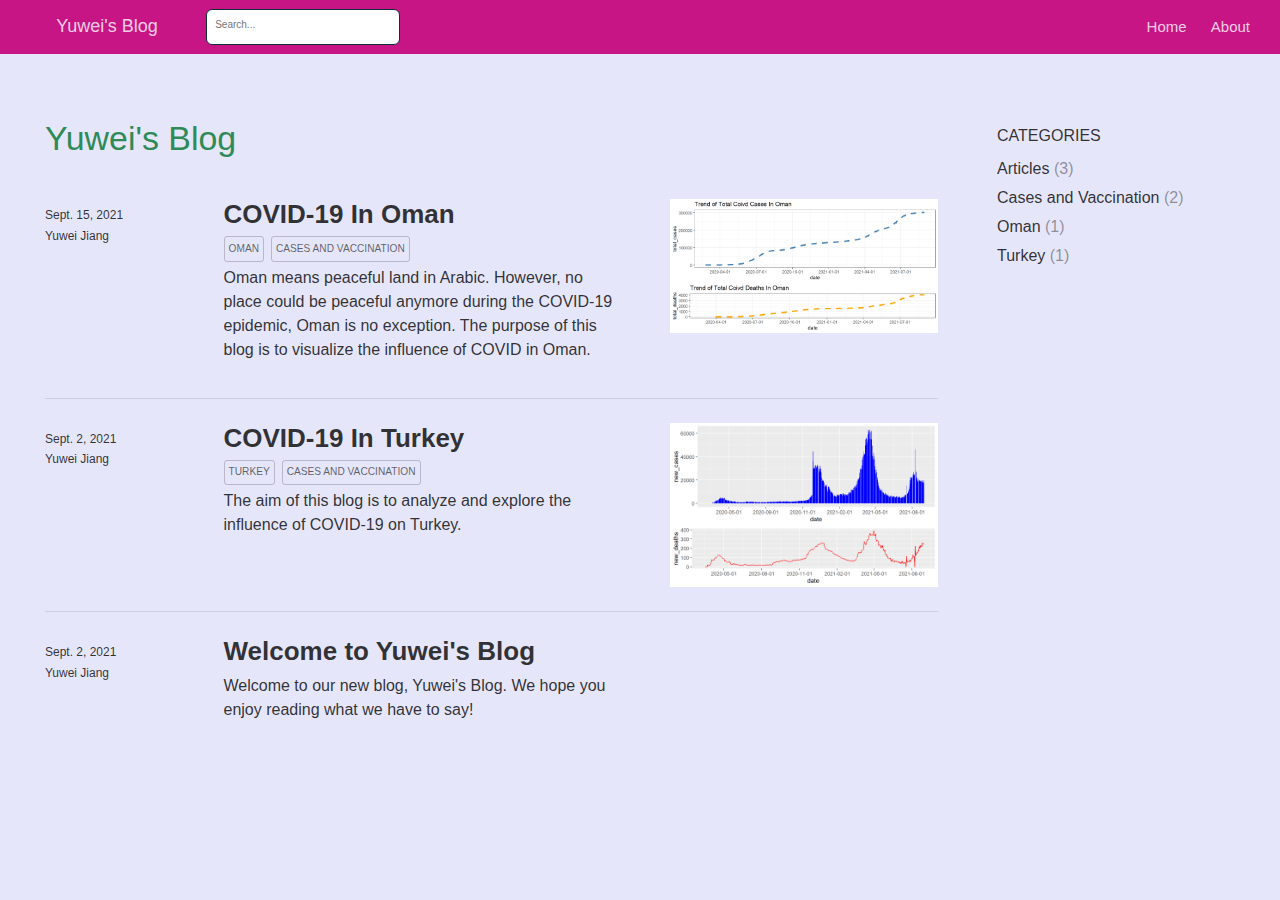
==== commit aabfc460: "modify" ====
--- a/docs/index.html
+++ b/docs/index.html
@@ -1,2348 +1,2347 @@
-<!DOCTYPE html>
-
-<html xmlns="http://www.w3.org/1999/xhtml" lang="" xml:lang="">
-
-<head>
-  <meta charset="utf-8"/>
-  <meta name="viewport" content="width=device-width, initial-scale=1"/>
-  <meta http-equiv="X-UA-Compatible" content="IE=Edge,chrome=1"/>
-  <meta name="generator" content="distill" />
-
-  <style type="text/css">
-  /* Hide doc at startup (prevent jankiness while JS renders/transforms) */
-  body {
-    visibility: hidden;
-  }
-  </style>
-
- <!--radix_placeholder_import_source-->
- <!--/radix_placeholder_import_source-->
-
-<style type="text/css">code{white-space: pre;}</style>
-<style type="text/css" data-origin="pandoc">
-pre > code.sourceCode { white-space: pre; position: relative; }
-pre > code.sourceCode > span { display: inline-block; line-height: 1.25; }
-pre > code.sourceCode > span:empty { height: 1.2em; }
-.sourceCode { overflow: visible; }
-code.sourceCode > span { color: inherit; text-decoration: inherit; }
-div.sourceCode { margin: 1em 0; }
-pre.sourceCode { margin: 0; }
-@media screen {
-div.sourceCode { overflow: auto; }
-}
-@media print {
-pre > code.sourceCode { white-space: pre-wrap; }
-pre > code.sourceCode > span { text-indent: -5em; padding-left: 5em; }
-}
-pre.numberSource code
-  { counter-reset: source-line 0; }
-pre.numberSource code > span
-  { position: relative; left: -4em; counter-increment: source-line; }
-pre.numberSource code > span > a:first-child::before
-  { content: counter(source-line);
-    position: relative; left: -1em; text-align: right; vertical-align: baseline;
-    border: none; display: inline-block;
-    -webkit-touch-callout: none; -webkit-user-select: none;
-    -khtml-user-select: none; -moz-user-select: none;
-    -ms-user-select: none; user-select: none;
-    padding: 0 4px; width: 4em;
-    color: #aaaaaa;
-  }
-pre.numberSource { margin-left: 3em; border-left: 1px solid #aaaaaa;  padding-left: 4px; }
-div.sourceCode
-  {   }
-@media screen {
-pre > code.sourceCode > span > a:first-child::before { text-decoration: underline; }
-}
-code span.al { color: #ad0000; } /* Alert */
-code span.an { color: #5e5e5e; } /* Annotation */
-code span.at { color: #20794d; } /* Attribute */
-code span.bn { color: #ad0000; } /* BaseN */
-code span.bu { } /* BuiltIn */
-code span.cf { color: #007ba5; } /* ControlFlow */
-code span.ch { color: #20794d; } /* Char */
-code span.cn { color: #8f5902; } /* Constant */
-code span.co { color: #5e5e5e; } /* Comment */
-code span.cv { color: #5e5e5e; font-style: italic; } /* CommentVar */
-code span.do { color: #5e5e5e; font-style: italic; } /* Documentation */
-code span.dt { color: #ad0000; } /* DataType */
-code span.dv { color: #ad0000; } /* DecVal */
-code span.er { color: #ad0000; } /* Error */
-code span.ex { } /* Extension */
-code span.fl { color: #ad0000; } /* Float */
-code span.fu { color: #4758ab; } /* Function */
-code span.im { } /* Import */
-code span.in { color: #5e5e5e; } /* Information */
-code span.kw { color: #007ba5; } /* Keyword */
-code span.op { color: #5e5e5e; } /* Operator */
-code span.ot { color: #007ba5; } /* Other */
-code span.pp { color: #ad0000; } /* Preprocessor */
-code span.sc { color: #20794d; } /* SpecialChar */
-code span.ss { color: #20794d; } /* SpecialString */
-code span.st { color: #20794d; } /* String */
-code span.va { color: #111111; } /* Variable */
-code span.vs { color: #20794d; } /* VerbatimString */
-code span.wa { color: #5e5e5e; font-style: italic; } /* Warning */
-</style>
-
-  <!--radix_placeholder_meta_tags-->
-  <title>Yuwei's Blog</title>
-
-
-
-
-  <!--  https://developers.facebook.com/docs/sharing/webmasters#markup -->
-  <meta property="og:title" content="Yuwei&#39;s Blog"/>
-  <meta property="og:type" content="article"/>
-  <meta property="og:locale" content="en_US"/>
-  <meta property="og:site_name" content="Yuwei&#39;s Blog"/>
-
-  <!--  https://dev.twitter.com/cards/types/summary -->
-  <meta property="twitter:card" content="summary"/>
-  <meta property="twitter:title" content="Yuwei&#39;s Blog"/>
-
-  <!--/radix_placeholder_meta_tags-->
-  <!--radix_placeholder_rmarkdown_metadata-->
-
-  <script type="text/json" id="radix-rmarkdown-metadata">
-  {"type":"list","attributes":{"names":{"type":"character","attributes":{},"value":["title","site","listing"]}},"value":[{"type":"character","attributes":{},"value":["Yuwei's Blog"]},{"type":"character","attributes":{},"value":["distill::distill_website"]},{"type":"character","attributes":{},"value":["posts"]}]}
-  </script>
-  <!--/radix_placeholder_rmarkdown_metadata-->
-  <!--radix_placeholder_navigation_in_header-->
-  <meta name="distill:offset" content=""/>
-
-  <script type="application/javascript">
-
-    window.headroom_prevent_pin = false;
-
-    window.document.addEventListener("DOMContentLoaded", function (event) {
-
-      // initialize headroom for banner
-      var header = $('header').get(0);
-      var headerHeight = header.offsetHeight;
-      var headroom = new Headroom(header, {
-        tolerance: 5,
-        onPin : function() {
-          if (window.headroom_prevent_pin) {
-            window.headroom_prevent_pin = false;
-            headroom.unpin();
-          }
-        }
-      });
-      headroom.init();
-      if(window.location.hash)
-        headroom.unpin();
-      $(header).addClass('headroom--transition');
-
-      // offset scroll location for banner on hash change
-      // (see: https://github.com/WickyNilliams/headroom.js/issues/38)
-      window.addEventListener("hashchange", function(event) {
-        window.scrollTo(0, window.pageYOffset - (headerHeight + 25));
-      });
-
-      // responsive menu
-      $('.distill-site-header').each(function(i, val) {
-        var topnav = $(this);
-        var toggle = topnav.find('.nav-toggle');
-        toggle.on('click', function() {
-          topnav.toggleClass('responsive');
-        });
-      });
-
-      // nav dropdowns
-      $('.nav-dropbtn').click(function(e) {
-        $(this).next('.nav-dropdown-content').toggleClass('nav-dropdown-active');
-        $(this).parent().siblings('.nav-dropdown')
-           .children('.nav-dropdown-content').removeClass('nav-dropdown-active');
-      });
-      $("body").click(function(e){
-        $('.nav-dropdown-content').removeClass('nav-dropdown-active');
-      });
-      $(".nav-dropdown").click(function(e){
-        e.stopPropagation();
-      });
-    });
-  </script>
-
-  <style type="text/css">
-
-  /* Theme (user-documented overrideables for nav appearance) */
-
-  .distill-site-nav {
-    color: rgba(255, 255, 255, 0.8);
-    background-color: #0F2E3D;
-    font-size: 15px;
-    font-weight: 300;
-  }
-
-  .distill-site-nav a {
-    color: inherit;
-    text-decoration: none;
-  }
-
-  .distill-site-nav a:hover {
-    color: white;
-  }
-
-  @media print {
-    .distill-site-nav {
-      display: none;
-    }
-  }
-
-  .distill-site-header {
-
-  }
-
-  .distill-site-footer {
-
-  }
-
-
-  /* Site Header */
-
-  .distill-site-header {
-    width: 100%;
-    box-sizing: border-box;
-    z-index: 3;
-  }
-
-  .distill-site-header .nav-left {
-    display: inline-block;
-    margin-left: 8px;
-  }
-
-  @media screen and (max-width: 768px) {
-    .distill-site-header .nav-left {
-      margin-left: 0;
-    }
-  }
-
-
-  .distill-site-header .nav-right {
-    float: right;
-    margin-right: 8px;
-  }
-
-  .distill-site-header a,
-  .distill-site-header .title {
-    display: inline-block;
-    text-align: center;
-    padding: 14px 10px 14px 10px;
-  }
-
-  .distill-site-header .title {
-    font-size: 18px;
-    min-width: 150px;
-  }
-
-  .distill-site-header .logo {
-    padding: 0;
-  }
-
-  .distill-site-header .logo img {
-    display: none;
-    max-height: 20px;
-    width: auto;
-    margin-bottom: -4px;
-  }
-
-  .distill-site-header .nav-image img {
-    max-height: 18px;
-    width: auto;
-    display: inline-block;
-    margin-bottom: -3px;
-  }
-
-
-
-  @media screen and (min-width: 1000px) {
-    .distill-site-header .logo img {
-      display: inline-block;
-    }
-    .distill-site-header .nav-left {
-      margin-left: 20px;
-    }
-    .distill-site-header .nav-right {
-      margin-right: 20px;
-    }
-    .distill-site-header .title {
-      padding-left: 12px;
-    }
-  }
-
-
-  .distill-site-header .nav-toggle {
-    display: none;
-  }
-
-  .nav-dropdown {
-    display: inline-block;
-    position: relative;
-  }
-
-  .nav-dropdown .nav-dropbtn {
-    border: none;
-    outline: none;
-    color: rgba(255, 255, 255, 0.8);
-    padding: 16px 10px;
-    background-color: transparent;
-    font-family: inherit;
-    font-size: inherit;
-    font-weight: inherit;
-    margin: 0;
-    margin-top: 1px;
-    z-index: 2;
-  }
-
-  .nav-dropdown-content {
-    display: none;
-    position: absolute;
-    background-color: white;
-    min-width: 200px;
-    border: 1px solid rgba(0,0,0,0.15);
-    border-radius: 4px;
-    box-shadow: 0px 8px 16px 0px rgba(0,0,0,0.1);
-    z-index: 1;
-    margin-top: 2px;
-    white-space: nowrap;
-    padding-top: 4px;
-    padding-bottom: 4px;
-  }
-
-  .nav-dropdown-content hr {
-    margin-top: 4px;
-    margin-bottom: 4px;
-    border: none;
-    border-bottom: 1px solid rgba(0, 0, 0, 0.1);
-  }
-
-  .nav-dropdown-active {
-    display: block;
-  }
-
-  .nav-dropdown-content a, .nav-dropdown-content .nav-dropdown-header {
-    color: black;
-    padding: 6px 24px;
-    text-decoration: none;
-    display: block;
-    text-align: left;
-  }
-
-  .nav-dropdown-content .nav-dropdown-header {
-    display: block;
-    padding: 5px 24px;
-    padding-bottom: 0;
-    text-transform: uppercase;
-    font-size: 14px;
-    color: #999999;
-    white-space: nowrap;
-  }
-
-  .nav-dropdown:hover .nav-dropbtn {
-    color: white;
-  }
-
-  .nav-dropdown-content a:hover {
-    background-color: #ddd;
-    color: black;
-  }
-
-  .nav-right .nav-dropdown-content {
-    margin-left: -45%;
-    right: 0;
-  }
-
-  @media screen and (max-width: 768px) {
-    .distill-site-header a, .distill-site-header .nav-dropdown  {display: none;}
-    .distill-site-header a.nav-toggle {
-      float: right;
-      display: block;
-    }
-    .distill-site-header .title {
-      margin-left: 0;
-    }
-    .distill-site-header .nav-right {
-      margin-right: 0;
-    }
-    .distill-site-header {
-      overflow: hidden;
-    }
-    .nav-right .nav-dropdown-content {
-      margin-left: 0;
-    }
-  }
-
-
-  @media screen and (max-width: 768px) {
-    .distill-site-header.responsive {position: relative; min-height: 500px; }
-    .distill-site-header.responsive a.nav-toggle {
-      position: absolute;
-      right: 0;
-      top: 0;
-    }
-    .distill-site-header.responsive a,
-    .distill-site-header.responsive .nav-dropdown {
-      display: block;
-      text-align: left;
-    }
-    .distill-site-header.responsive .nav-left,
-    .distill-site-header.responsive .nav-right {
-      width: 100%;
-    }
-    .distill-site-header.responsive .nav-dropdown {float: none;}
-    .distill-site-header.responsive .nav-dropdown-content {position: relative;}
-    .distill-site-header.responsive .nav-dropdown .nav-dropbtn {
-      display: block;
-      width: 100%;
-      text-align: left;
-    }
-  }
-
-  /* Site Footer */
-
-  .distill-site-footer {
-    width: 100%;
-    overflow: hidden;
-    box-sizing: border-box;
-    z-index: 3;
-    margin-top: 30px;
-    padding-top: 30px;
-    padding-bottom: 30px;
-    text-align: center;
-  }
-
-  /* Headroom */
-
-  d-title {
-    padding-top: 6rem;
-  }
-
-  @media print {
-    d-title {
-      padding-top: 4rem;
-    }
-  }
-
-  .headroom {
-    z-index: 1000;
-    position: fixed;
-    top: 0;
-    left: 0;
-    right: 0;
-  }
-
-  .headroom--transition {
-    transition: all .4s ease-in-out;
-  }
-
-  .headroom--unpinned {
-    top: -100px;
-  }
-
-  .headroom--pinned {
-    top: 0;
-  }
-
-  /* adjust viewport for navbar height */
-  /* helps vertically center bootstrap (non-distill) content */
-  .min-vh-100 {
-    min-height: calc(100vh - 100px) !important;
-  }
-
-  </style>
-
-  <script src="site_libs/jquery-1.11.3/jquery.min.js"></script>
-  <link href="site_libs/font-awesome-5.1.0/css/all.css" rel="stylesheet"/>
-  <link href="site_libs/font-awesome-5.1.0/css/v4-shims.css" rel="stylesheet"/>
-  <script src="site_libs/headroom-0.9.4/headroom.min.js"></script>
-  <script src="site_libs/autocomplete-0.37.1/autocomplete.min.js"></script>
-  <script src="site_libs/fuse-6.4.1/fuse.min.js"></script>
-
-  <script type="application/javascript">
-
-  function getMeta(metaName) {
-    var metas = document.getElementsByTagName('meta');
-    for (let i = 0; i < metas.length; i++) {
-      if (metas[i].getAttribute('name') === metaName) {
-        return metas[i].getAttribute('content');
-      }
-    }
-    return '';
-  }
-
-  function offsetURL(url) {
-    var offset = getMeta('distill:offset');
-    return offset ? offset + '/' + url : url;
-  }
-
-  function createFuseIndex() {
-
-    // create fuse index
-    var options = {
-      keys: [
-        { name: 'title', weight: 20 },
-        { name: 'categories', weight: 15 },
-        { name: 'description', weight: 10 },
-        { name: 'contents', weight: 5 },
-      ],
-      ignoreLocation: true,
-      threshold: 0
-    };
-    var fuse = new window.Fuse([], options);
-
-    // fetch the main search.json
-    return fetch(offsetURL('search.json'))
-      .then(function(response) {
-        if (response.status == 200) {
-          return response.json().then(function(json) {
-            // index main articles
-            json.articles.forEach(function(article) {
-              fuse.add(article);
-            });
-            // download collections and index their articles
-            return Promise.all(json.collections.map(function(collection) {
-              return fetch(offsetURL(collection)).then(function(response) {
-                if (response.status === 200) {
-                  return response.json().then(function(articles) {
-                    articles.forEach(function(article) {
-                      fuse.add(article);
-                    });
-                  })
-                } else {
-                  return Promise.reject(
-                    new Error('Unexpected status from search index request: ' +
-                              response.status)
-                  );
-                }
-              });
-            })).then(function() {
-              return fuse;
-            });
-          });
-
-        } else {
-          return Promise.reject(
-            new Error('Unexpected status from search index request: ' +
-                        response.status)
-          );
-        }
-      });
-  }
-
-  window.document.addEventListener("DOMContentLoaded", function (event) {
-
-    // get search element (bail if we don't have one)
-    var searchEl = window.document.getElementById('distill-search');
-    if (!searchEl)
-      return;
-
-    createFuseIndex()
-      .then(function(fuse) {
-
-        // make search box visible
-        searchEl.classList.remove('hidden');
-
-        // initialize autocomplete
-        var options = {
-          autoselect: true,
-          hint: false,
-          minLength: 2,
-        };
-        window.autocomplete(searchEl, options, [{
-          source: function(query, callback) {
-            const searchOptions = {
-              isCaseSensitive: false,
-              shouldSort: true,
-              minMatchCharLength: 2,
-              limit: 10,
-            };
-            var results = fuse.search(query, searchOptions);
-            callback(results
-              .map(function(result) { return result.item; })
-            );
-          },
-          templates: {
-            suggestion: function(suggestion) {
-              var img = suggestion.preview && Object.keys(suggestion.preview).length > 0
-                ? `<img src="${offsetURL(suggestion.preview)}"</img>`
-                : '';
-              var html = `
-                <div class="search-item">
-                  <h3>${suggestion.title}</h3>
-                  <div class="search-item-description">
-                    ${suggestion.description || ''}
-                  </div>
-                  <div class="search-item-preview">
-                    ${img}
-                  </div>
-                </div>
-              `;
-              return html;
-            }
-          }
-        }]).on('autocomplete:selected', function(event, suggestion) {
-          window.location.href = offsetURL(suggestion.path);
-        });
-        // remove inline display style on autocompleter (we want to
-        // manage responsive display via css)
-        $('.algolia-autocomplete').css("display", "");
-      })
-      .catch(function(error) {
-        console.log(error);
-      });
-
-  });
-
-  </script>
-
-  <style type="text/css">
-
-  .nav-search {
-    font-size: x-small;
-  }
-
-  /* Algolioa Autocomplete */
-
-  .algolia-autocomplete {
-    display: inline-block;
-    margin-left: 10px;
-    vertical-align: sub;
-    background-color: white;
-    color: black;
-    padding: 6px;
-    padding-top: 8px;
-    padding-bottom: 0;
-    border-radius: 6px;
-    border: 1px #0F2E3D solid;
-    width: 180px;
-  }
-
-
-  @media screen and (max-width: 768px) {
-    .distill-site-nav .algolia-autocomplete {
-      display: none;
-      visibility: hidden;
-    }
-    .distill-site-nav.responsive .algolia-autocomplete {
-      display: inline-block;
-      visibility: visible;
-    }
-    .distill-site-nav.responsive .algolia-autocomplete .aa-dropdown-menu {
-      margin-left: 0;
-      width: 400px;
-      max-height: 400px;
-    }
-  }
-
-  .algolia-autocomplete .aa-input, .algolia-autocomplete .aa-hint {
-    width: 90%;
-    outline: none;
-    border: none;
-  }
-
-  .algolia-autocomplete .aa-hint {
-    color: #999;
-  }
-  .algolia-autocomplete .aa-dropdown-menu {
-    width: 550px;
-    max-height: 70vh;
-    overflow-x: visible;
-    overflow-y: scroll;
-    padding: 5px;
-    margin-top: 3px;
-    margin-left: -150px;
-    background-color: #fff;
-    border-radius: 5px;
-    border: 1px solid #999;
-    border-top: none;
-  }
-
-  .algolia-autocomplete .aa-dropdown-menu .aa-suggestion {
-    cursor: pointer;
-    padding: 5px 4px;
-    border-bottom: 1px solid #eee;
-  }
-
-  .algolia-autocomplete .aa-dropdown-menu .aa-suggestion:last-of-type {
-    border-bottom: none;
-    margin-bottom: 2px;
-  }
-
-  .algolia-autocomplete .aa-dropdown-menu .aa-suggestion .search-item {
-    overflow: hidden;
-    font-size: 0.8em;
-    line-height: 1.4em;
-  }
-
-  .algolia-autocomplete .aa-dropdown-menu .aa-suggestion .search-item h3 {
-    font-size: 1rem;
-    margin-block-start: 0;
-    margin-block-end: 5px;
-  }
-
-  .algolia-autocomplete .aa-dropdown-menu .aa-suggestion .search-item-description {
-    display: inline-block;
-    overflow: hidden;
-    height: 2.8em;
-    width: 80%;
-    margin-right: 4%;
-  }
-
-  .algolia-autocomplete .aa-dropdown-menu .aa-suggestion .search-item-preview {
-    display: inline-block;
-    width: 15%;
-  }
-
-  .algolia-autocomplete .aa-dropdown-menu .aa-suggestion .search-item-preview img {
-    height: 3em;
-    width: auto;
-    display: none;
-  }
-
-  .algolia-autocomplete .aa-dropdown-menu .aa-suggestion .search-item-preview img[src] {
-    display: initial;
-  }
-
-  .algolia-autocomplete .aa-dropdown-menu .aa-suggestion.aa-cursor {
-    background-color: #eee;
-  }
-  .algolia-autocomplete .aa-dropdown-menu .aa-suggestion em {
-    font-weight: bold;
-    font-style: normal;
-  }
-
-  </style>
-
-
-  <!--/radix_placeholder_navigation_in_header-->
-  <!--radix_placeholder_distill-->
-
-  <style type="text/css">
-
-  body {
-    background-color: white;
-  }
-
-  .pandoc-table {
-    width: 100%;
-  }
-
-  .pandoc-table>caption {
-    margin-bottom: 10px;
-  }
-
-  .pandoc-table th:not([align]) {
-    text-align: left;
-  }
-
-  .pagedtable-footer {
-    font-size: 15px;
-  }
-
-  d-byline .byline {
-    grid-template-columns: 2fr 2fr;
-  }
-
-  d-byline .byline h3 {
-    margin-block-start: 1.5em;
-  }
-
-  d-byline .byline .authors-affiliations h3 {
-    margin-block-start: 0.5em;
-  }
-
-  .authors-affiliations .orcid-id {
-    width: 16px;
-    height:16px;
-    margin-left: 4px;
-    margin-right: 4px;
-    vertical-align: middle;
-    padding-bottom: 2px;
-  }
-
-  d-title .dt-tags {
-    margin-top: 1em;
-    grid-column: text;
-  }
-
-  .dt-tags .dt-tag {
-    text-decoration: none;
-    display: inline-block;
-    color: rgba(0,0,0,0.6);
-    padding: 0em 0.4em;
-    margin-right: 0.5em;
-    margin-bottom: 0.4em;
-    font-size: 70%;
-    border: 1px solid rgba(0,0,0,0.2);
-    border-radius: 3px;
-    text-transform: uppercase;
-    font-weight: 500;
-  }
-
-  d-article table.gt_table td,
-  d-article table.gt_table th {
-    border-bottom: none;
-  }
-
-  .html-widget {
-    margin-bottom: 2.0em;
-  }
-
-  .l-screen-inset {
-    padding-right: 16px;
-  }
-
-  .l-screen .caption {
-    margin-left: 10px;
-  }
-
-  .shaded {
-    background: rgb(247, 247, 247);
-    padding-top: 20px;
-    padding-bottom: 20px;
-    border-top: 1px solid rgba(0, 0, 0, 0.1);
-    border-bottom: 1px solid rgba(0, 0, 0, 0.1);
-  }
-
-  .shaded .html-widget {
-    margin-bottom: 0;
-    border: 1px solid rgba(0, 0, 0, 0.1);
-  }
-
-  .shaded .shaded-content {
-    background: white;
-  }
-
-  .text-output {
-    margin-top: 0;
-    line-height: 1.5em;
-  }
-
-  .hidden {
-    display: none !important;
-  }
-
-  d-article {
-    padding-top: 2.5rem;
-    padding-bottom: 30px;
-  }
-
-  d-appendix {
-    padding-top: 30px;
-  }
-
-  d-article>p>img {
-    width: 100%;
-  }
-
-  d-article h2 {
-    margin: 1rem 0 1.5rem 0;
-  }
-
-  d-article h3 {
-    margin-top: 1.5rem;
-  }
-
-  d-article iframe {
-    border: 1px solid rgba(0, 0, 0, 0.1);
-    margin-bottom: 2.0em;
-    width: 100%;
-  }
-
-  /* Tweak code blocks */
-
-  d-article div.sourceCode code,
-  d-article pre code {
-    font-family: Consolas, Monaco, 'Andale Mono', 'Ubuntu Mono', monospace;
-  }
-
-  d-article pre,
-  d-article div.sourceCode,
-  d-article div.sourceCode pre {
-    overflow: auto;
-  }
-
-  d-article div.sourceCode {
-    background-color: white;
-  }
-
-  d-article div.sourceCode pre {
-    padding-left: 10px;
-    font-size: 12px;
-    border-left: 2px solid rgba(0,0,0,0.1);
-  }
-
-  d-article pre {
-    font-size: 12px;
-    color: black;
-    background: none;
-    margin-top: 0;
-    text-align: left;
-    white-space: pre;
-    word-spacing: normal;
-    word-break: normal;
-    word-wrap: normal;
-    line-height: 1.5;
-
-    -moz-tab-size: 4;
-    -o-tab-size: 4;
-    tab-size: 4;
-
-    -webkit-hyphens: none;
-    -moz-hyphens: none;
-    -ms-hyphens: none;
-    hyphens: none;
-  }
-
-  d-article pre a {
-    border-bottom: none;
-  }
-
-  d-article pre a:hover {
-    border-bottom: none;
-    text-decoration: underline;
-  }
-
-  d-article details {
-    grid-column: text;
-    margin-bottom: 0.8em;
-  }
-
-  @media(min-width: 768px) {
-
-  d-article pre,
-  d-article div.sourceCode,
-  d-article div.sourceCode pre {
-    overflow: visible !important;
-  }
-
-  d-article div.sourceCode pre {
-    padding-left: 18px;
-    font-size: 14px;
-  }
-
-  d-article pre {
-    font-size: 14px;
-  }
-
-  }
-
-  figure img.external {
-    background: white;
-    border: 1px solid rgba(0, 0, 0, 0.1);
-    box-shadow: 0 1px 8px rgba(0, 0, 0, 0.1);
-    padding: 18px;
-    box-sizing: border-box;
-  }
-
-  /* CSS for d-contents */
-
-  .d-contents {
-    grid-column: text;
-    color: rgba(0,0,0,0.8);
-    font-size: 0.9em;
-    padding-bottom: 1em;
-    margin-bottom: 1em;
-    padding-bottom: 0.5em;
-    margin-bottom: 1em;
-    padding-left: 0.25em;
-    justify-self: start;
-  }
-
-  @media(min-width: 1000px) {
-    .d-contents.d-contents-float {
-      height: 0;
-      grid-column-start: 1;
-      grid-column-end: 4;
-      justify-self: center;
-      padding-right: 3em;
-      padding-left: 2em;
-    }
-  }
-
-  .d-contents nav h3 {
-    font-size: 18px;
-    margin-top: 0;
-    margin-bottom: 1em;
-  }
-
-  .d-contents li {
-    list-style-type: none
-  }
-
-  .d-contents nav > ul {
-    padding-left: 0;
-  }
-
-  .d-contents ul {
-    padding-left: 1em
-  }
-
-  .d-contents nav ul li {
-    margin-top: 0.6em;
-    margin-bottom: 0.2em;
-  }
-
-  .d-contents nav a {
-    font-size: 13px;
-    border-bottom: none;
-    text-decoration: none
-    color: rgba(0, 0, 0, 0.8);
-  }
-
-  .d-contents nav a:hover {
-    text-decoration: underline solid rgba(0, 0, 0, 0.6)
-  }
-
-  .d-contents nav > ul > li > a {
-    font-weight: 600;
-  }
-
-  .d-contents nav > ul > li > ul {
-    font-weight: inherit;
-  }
-
-  .d-contents nav > ul > li > ul > li {
-    margin-top: 0.2em;
-  }
-
-
-  .d-contents nav ul {
-    margin-top: 0;
-    margin-bottom: 0.25em;
-  }
-
-  .d-article-with-toc h2:nth-child(2) {
-    margin-top: 0;
-  }
-
-
-  /* Figure */
-
-  .figure {
-    position: relative;
-    margin-bottom: 2.5em;
-    margin-top: 1.5em;
-  }
-
-  .figure img {
-    width: 100%;
-  }
-
-  .figure .caption {
-    color: rgba(0, 0, 0, 0.6);
-    font-size: 12px;
-    line-height: 1.5em;
-  }
-
-  .figure img.external {
-    background: white;
-    border: 1px solid rgba(0, 0, 0, 0.1);
-    box-shadow: 0 1px 8px rgba(0, 0, 0, 0.1);
-    padding: 18px;
-    box-sizing: border-box;
-  }
-
-  .figure .caption a {
-    color: rgba(0, 0, 0, 0.6);
-  }
-
-  .figure .caption b,
-  .figure .caption strong, {
-    font-weight: 600;
-    color: rgba(0, 0, 0, 1.0);
-  }
-
-  /* Citations */
-
-  d-article .citation {
-    color: inherit;
-    cursor: inherit;
-  }
-
-  div.hanging-indent{
-    margin-left: 1em; text-indent: -1em;
-  }
-
-  /* Citation hover box */
-
-  .tippy-box[data-theme~=light-border] {
-    background-color: rgba(250, 250, 250, 0.95);
-  }
-
-  .tippy-content > p {
-    margin-bottom: 0;
-    padding: 2px;
-  }
-
-
-  /* Tweak 1000px media break to show more text */
-
-  @media(min-width: 1000px) {
-    .base-grid,
-    distill-header,
-    d-title,
-    d-abstract,
-    d-article,
-    d-appendix,
-    distill-appendix,
-    d-byline,
-    d-footnote-list,
-    d-citation-list,
-    distill-footer {
-      grid-template-columns: [screen-start] 1fr [page-start kicker-start] 80px [middle-start] 50px [text-start kicker-end] 65px 65px 65px 65px 65px 65px 65px 65px [text-end gutter-start] 65px [middle-end] 65px [page-end gutter-end] 1fr [screen-end];
-      grid-column-gap: 16px;
-    }
-
-    .grid {
-      grid-column-gap: 16px;
-    }
-
-    d-article {
-      font-size: 1.06rem;
-      line-height: 1.7em;
-    }
-    figure .caption, .figure .caption, figure figcaption {
-      font-size: 13px;
-    }
-  }
-
-  @media(min-width: 1180px) {
-    .base-grid,
-    distill-header,
-    d-title,
-    d-abstract,
-    d-article,
-    d-appendix,
-    distill-appendix,
-    d-byline,
-    d-footnote-list,
-    d-citation-list,
-    distill-footer {
-      grid-template-columns: [screen-start] 1fr [page-start kicker-start] 60px [middle-start] 60px [text-start kicker-end] 60px 60px 60px 60px 60px 60px 60px 60px [text-end gutter-start] 60px [middle-end] 60px [page-end gutter-end] 1fr [screen-end];
-      grid-column-gap: 32px;
-    }
-
-    .grid {
-      grid-column-gap: 32px;
-    }
-  }
-
-
-  /* Get the citation styles for the appendix (not auto-injected on render since
-     we do our own rendering of the citation appendix) */
-
-  d-appendix .citation-appendix,
-  .d-appendix .citation-appendix {
-    font-size: 11px;
-    line-height: 15px;
-    border-left: 1px solid rgba(0, 0, 0, 0.1);
-    padding-left: 18px;
-    border: 1px solid rgba(0,0,0,0.1);
-    background: rgba(0, 0, 0, 0.02);
-    padding: 10px 18px;
-    border-radius: 3px;
-    color: rgba(150, 150, 150, 1);
-    overflow: hidden;
-    margin-top: -12px;
-    white-space: pre-wrap;
-    word-wrap: break-word;
-  }
-
-  /* Include appendix styles here so they can be overridden */
-
-  d-appendix {
-    contain: layout style;
-    font-size: 0.8em;
-    line-height: 1.7em;
-    margin-top: 60px;
-    margin-bottom: 0;
-    border-top: 1px solid rgba(0, 0, 0, 0.1);
-    color: rgba(0,0,0,0.5);
-    padding-top: 60px;
-    padding-bottom: 48px;
-  }
-
-  d-appendix h3 {
-    grid-column: page-start / text-start;
-    font-size: 15px;
-    font-weight: 500;
-    margin-top: 1em;
-    margin-bottom: 0;
-    color: rgba(0,0,0,0.65);
-  }
-
-  d-appendix h3 + * {
-    margin-top: 1em;
-  }
-
-  d-appendix ol {
-    padding: 0 0 0 15px;
-  }
-
-  @media (min-width: 768px) {
-    d-appendix ol {
-      padding: 0 0 0 30px;
-      margin-left: -30px;
-    }
-  }
-
-  d-appendix li {
-    margin-bottom: 1em;
-  }
-
-  d-appendix a {
-    color: rgba(0, 0, 0, 0.6);
-  }
-
-  d-appendix > * {
-    grid-column: text;
-  }
-
-  d-appendix > d-footnote-list,
-  d-appendix > d-citation-list,
-  d-appendix > distill-appendix {
-    grid-column: screen;
-  }
-
-  /* Include footnote styles here so they can be overridden */
-
-  d-footnote-list {
-    contain: layout style;
-  }
-
-  d-footnote-list > * {
-    grid-column: text;
-  }
-
-  d-footnote-list a.footnote-backlink {
-    color: rgba(0,0,0,0.3);
-    padding-left: 0.5em;
-  }
-
-
-
-  /* Anchor.js */
-
-  .anchorjs-link {
-    /*transition: all .25s linear; */
-    text-decoration: none;
-    border-bottom: none;
-  }
-  *:hover > .anchorjs-link {
-    margin-left: -1.125em !important;
-    text-decoration: none;
-    border-bottom: none;
-  }
-
-  /* Social footer */
-
-  .social_footer {
-    margin-top: 30px;
-    margin-bottom: 0;
-    color: rgba(0,0,0,0.67);
-  }
-
-  .disqus-comments {
-    margin-right: 30px;
-  }
-
-  .disqus-comment-count {
-    border-bottom: 1px solid rgba(0, 0, 0, 0.4);
-    cursor: pointer;
-  }
-
-  #disqus_thread {
-    margin-top: 30px;
-  }
-
-  .article-sharing a {
-    border-bottom: none;
-    margin-right: 8px;
-  }
-
-  .article-sharing a:hover {
-    border-bottom: none;
-  }
-
-  .sidebar-section.subscribe {
-    font-size: 12px;
-    line-height: 1.6em;
-  }
-
-  .subscribe p {
-    margin-bottom: 0.5em;
-  }
-
-
-  .article-footer .subscribe {
-    font-size: 15px;
-    margin-top: 45px;
-  }
-
-
-  .sidebar-section.custom {
-    font-size: 12px;
-    line-height: 1.6em;
-  }
-
-  .custom p {
-    margin-bottom: 0.5em;
-  }
-
-  /* Styles for listing layout (hide title) */
-  .layout-listing d-title, .layout-listing .d-title {
-    display: none;
-  }
-
-  /* Styles for posts lists (not auto-injected) */
-
-
-  .posts-with-sidebar {
-    padding-left: 45px;
-    padding-right: 45px;
-  }
-
-  .posts-list .description h2,
-  .posts-list .description p {
-    font-family: -apple-system, BlinkMacSystemFont, "Segoe UI", Roboto, Oxygen, Ubuntu, Cantarell, "Fira Sans", "Droid Sans", "Helvetica Neue", Arial, sans-serif;
-  }
-
-  .posts-list .description h2 {
-    font-weight: 700;
-    border-bottom: none;
-    padding-bottom: 0;
-  }
-
-  .posts-list h2.post-tag {
-    border-bottom: 1px solid rgba(0, 0, 0, 0.2);
-    padding-bottom: 12px;
-  }
-  .posts-list {
-    margin-top: 60px;
-    margin-bottom: 24px;
-  }
-
-  .posts-list .post-preview {
-    text-decoration: none;
-    overflow: hidden;
-    display: block;
-    border-bottom: 1px solid rgba(0, 0, 0, 0.1);
-    padding: 24px 0;
-  }
-
-  .post-preview-last {
-    border-bottom: none !important;
-  }
-
-  .posts-list .posts-list-caption {
-    grid-column: screen;
-    font-weight: 400;
-  }
-
-  .posts-list .post-preview h2 {
-    margin: 0 0 6px 0;
-    line-height: 1.2em;
-    font-style: normal;
-    font-size: 24px;
-  }
-
-  .posts-list .post-preview p {
-    margin: 0 0 12px 0;
-    line-height: 1.4em;
-    font-size: 16px;
-  }
-
-  .posts-list .post-preview .thumbnail {
-    box-sizing: border-box;
-    margin-bottom: 24px;
-    position: relative;
-    max-width: 500px;
-  }
-  .posts-list .post-preview img {
-    width: 100%;
-    display: block;
-  }
-
-  .posts-list .metadata {
-    font-size: 12px;
-    line-height: 1.4em;
-    margin-bottom: 18px;
-  }
-
-  .posts-list .metadata > * {
-    display: inline-block;
-  }
-
-  .posts-list .metadata .publishedDate {
-    margin-right: 2em;
-  }
-
-  .posts-list .metadata .dt-authors {
-    display: block;
-    margin-top: 0.3em;
-    margin-right: 2em;
-  }
-
-  .posts-list .dt-tags {
-    display: block;
-    line-height: 1em;
-  }
-
-  .posts-list .dt-tags .dt-tag {
-    display: inline-block;
-    color: rgba(0,0,0,0.6);
-    padding: 0.3em 0.4em;
-    margin-right: 0.2em;
-    margin-bottom: 0.4em;
-    font-size: 60%;
-    border: 1px solid rgba(0,0,0,0.2);
-    border-radius: 3px;
-    text-transform: uppercase;
-    font-weight: 500;
-  }
-
-  .posts-list img {
-    opacity: 1;
-  }
-
-  .posts-list img[data-src] {
-    opacity: 0;
-  }
-
-  .posts-more {
-    clear: both;
-  }
-
-
-  .posts-sidebar {
-    font-size: 16px;
-  }
-
-  .posts-sidebar h3 {
-    font-size: 16px;
-    margin-top: 0;
-    margin-bottom: 0.5em;
-    font-weight: 400;
-    text-transform: uppercase;
-  }
-
-  .sidebar-section {
-    margin-bottom: 30px;
-  }
-
-  .categories ul {
-    list-style-type: none;
-    margin: 0;
-    padding: 0;
-  }
-
-  .categories li {
-    color: rgba(0, 0, 0, 0.8);
-    margin-bottom: 0;
-  }
-
-  .categories li>a {
-    border-bottom: none;
-  }
-
-  .categories li>a:hover {
-    border-bottom: 1px solid rgba(0, 0, 0, 0.4);
-  }
-
-  .categories .active {
-    font-weight: 600;
-  }
-
-  .categories .category-count {
-    color: rgba(0, 0, 0, 0.4);
-  }
-
-
-  @media(min-width: 768px) {
-    .posts-list .post-preview h2 {
-      font-size: 26px;
-    }
-    .posts-list .post-preview .thumbnail {
-      float: right;
-      width: 30%;
-      margin-bottom: 0;
-    }
-    .posts-list .post-preview .description {
-      float: left;
-      width: 45%;
-    }
-    .posts-list .post-preview .metadata {
-      float: left;
-      width: 20%;
-      margin-top: 8px;
-    }
-    .posts-list .post-preview p {
-      margin: 0 0 12px 0;
-      line-height: 1.5em;
-      font-size: 16px;
-    }
-    .posts-with-sidebar .posts-list {
-      float: left;
-      width: 75%;
-    }
-    .posts-with-sidebar .posts-sidebar {
-      float: right;
-      width: 20%;
-      margin-top: 60px;
-      padding-top: 24px;
-      padding-bottom: 24px;
-    }
-  }
-
-
-  /* Improve display for browsers without grid (IE/Edge <= 15) */
-
-  .downlevel {
-    line-height: 1.6em;
-    font-family: -apple-system, BlinkMacSystemFont, "Segoe UI", Roboto, Oxygen, Ubuntu, Cantarell, "Fira Sans", "Droid Sans", "Helvetica Neue", Arial, sans-serif;
-    margin: 0;
-  }
-
-  .downlevel .d-title {
-    padding-top: 6rem;
-    padding-bottom: 1.5rem;
-  }
-
-  .downlevel .d-title h1 {
-    font-size: 50px;
-    font-weight: 700;
-    line-height: 1.1em;
-    margin: 0 0 0.5rem;
-  }
-
-  .downlevel .d-title p {
-    font-weight: 300;
-    font-size: 1.2rem;
-    line-height: 1.55em;
-    margin-top: 0;
-  }
-
-  .downlevel .d-byline {
-    padding-top: 0.8em;
-    padding-bottom: 0.8em;
-    font-size: 0.8rem;
-    line-height: 1.8em;
-  }
-
-  .downlevel .section-separator {
-    border: none;
-    border-top: 1px solid rgba(0, 0, 0, 0.1);
-  }
-
-  .downlevel .d-article {
-    font-size: 1.06rem;
-    line-height: 1.7em;
-    padding-top: 1rem;
-    padding-bottom: 2rem;
-  }
-
-
-  .downlevel .d-appendix {
-    padding-left: 0;
-    padding-right: 0;
-    max-width: none;
-    font-size: 0.8em;
-    line-height: 1.7em;
-    margin-bottom: 0;
-    color: rgba(0,0,0,0.5);
-    padding-top: 40px;
-    padding-bottom: 48px;
-  }
-
-  .downlevel .footnotes ol {
-    padding-left: 13px;
-  }
-
-  .downlevel .base-grid,
-  .downlevel .distill-header,
-  .downlevel .d-title,
-  .downlevel .d-abstract,
-  .downlevel .d-article,
-  .downlevel .d-appendix,
-  .downlevel .distill-appendix,
-  .downlevel .d-byline,
-  .downlevel .d-footnote-list,
-  .downlevel .d-citation-list,
-  .downlevel .distill-footer,
-  .downlevel .appendix-bottom,
-  .downlevel .posts-container {
-    padding-left: 40px;
-    padding-right: 40px;
-  }
-
-  @media(min-width: 768px) {
-    .downlevel .base-grid,
-    .downlevel .distill-header,
-    .downlevel .d-title,
-    .downlevel .d-abstract,
-    .downlevel .d-article,
-    .downlevel .d-appendix,
-    .downlevel .distill-appendix,
-    .downlevel .d-byline,
-    .downlevel .d-footnote-list,
-    .downlevel .d-citation-list,
-    .downlevel .distill-footer,
-    .downlevel .appendix-bottom,
-    .downlevel .posts-container {
-    padding-left: 150px;
-    padding-right: 150px;
-    max-width: 900px;
-  }
-  }
-
-  .downlevel pre code {
-    display: block;
-    border-left: 2px solid rgba(0, 0, 0, .1);
-    padding: 0 0 0 20px;
-    font-size: 14px;
-  }
-
-  .downlevel code, .downlevel pre {
-    color: black;
-    background: none;
-    font-family: Consolas, Monaco, 'Andale Mono', 'Ubuntu Mono', monospace;
-    text-align: left;
-    white-space: pre;
-    word-spacing: normal;
-    word-break: normal;
-    word-wrap: normal;
-    line-height: 1.5;
-
-    -moz-tab-size: 4;
-    -o-tab-size: 4;
-    tab-size: 4;
-
-    -webkit-hyphens: none;
-    -moz-hyphens: none;
-    -ms-hyphens: none;
-    hyphens: none;
-  }
-
-  .downlevel .posts-list .post-preview {
-    color: inherit;
-  }
-
-
-
-  </style>
-
-  <script type="application/javascript">
-
-  function is_downlevel_browser() {
-    if (bowser.isUnsupportedBrowser({ msie: "12", msedge: "16"},
-                                   window.navigator.userAgent)) {
-      return true;
-    } else {
-      return window.load_distill_framework === undefined;
-    }
-  }
-
-  // show body when load is complete
-  function on_load_complete() {
-
-    // add anchors
-    if (window.anchors) {
-      window.anchors.options.placement = 'left';
-      window.anchors.add('d-article > h2, d-article > h3, d-article > h4, d-article > h5');
-    }
-
-
-    // set body to visible
-    document.body.style.visibility = 'visible';
-
-    // force redraw for leaflet widgets
-    if (window.HTMLWidgets) {
-      var maps = window.HTMLWidgets.findAll(".leaflet");
-      $.each(maps, function(i, el) {
-        var map = this.getMap();
-        map.invalidateSize();
-        map.eachLayer(function(layer) {
-          if (layer instanceof L.TileLayer)
-            layer.redraw();
-        });
-      });
-    }
-
-    // trigger 'shown' so htmlwidgets resize
-    $('d-article').trigger('shown');
-  }
-
-  function init_distill() {
-
-    init_common();
-
-    // create front matter
-    var front_matter = $('<d-front-matter></d-front-matter>');
-    $('#distill-front-matter').wrap(front_matter);
-
-    // create d-title
-    $('.d-title').changeElementType('d-title');
-
-    // create d-byline
-    var byline = $('<d-byline></d-byline>');
-    $('.d-byline').replaceWith(byline);
-
-    // create d-article
-    var article = $('<d-article></d-article>');
-    $('.d-article').wrap(article).children().unwrap();
-
-    // move posts container into article
-    $('.posts-container').appendTo($('d-article'));
-
-    // create d-appendix
-    $('.d-appendix').changeElementType('d-appendix');
-
-    // flag indicating that we have appendix items
-    var appendix = $('.appendix-bottom').children('h3').length > 0;
-
-    // replace footnotes with <d-footnote>
-    $('.footnote-ref').each(function(i, val) {
-      appendix = true;
-      var href = $(this).attr('href');
-      var id = href.replace('#', '');
-      var fn = $('#' + id);
-      var fn_p = $('#' + id + '>p');
-      fn_p.find('.footnote-back').remove();
-      var text = fn_p.html();
-      var dtfn = $('<d-footnote></d-footnote>');
-      dtfn.html(text);
-      $(this).replaceWith(dtfn);
-    });
-    // remove footnotes
-    $('.footnotes').remove();
-
-    // move refs into #references-listing
-    $('#references-listing').replaceWith($('#refs'));
-
-    $('h1.appendix, h2.appendix').each(function(i, val) {
-      $(this).changeElementType('h3');
-    });
-    $('h3.appendix').each(function(i, val) {
-      var id = $(this).attr('id');
-      $('.d-contents a[href="#' + id + '"]').parent().remove();
-      appendix = true;
-      $(this).nextUntil($('h1, h2, h3')).addBack().appendTo($('d-appendix'));
-    });
-
-    // show d-appendix if we have appendix content
-    $("d-appendix").css('display', appendix ? 'grid' : 'none');
-
-    // localize layout chunks to just output
-    $('.layout-chunk').each(function(i, val) {
-
-      // capture layout
-      var layout = $(this).attr('data-layout');
-
-      // apply layout to markdown level block elements
-      var elements = $(this).children().not('details, div.sourceCode, pre, script');
-      elements.each(function(i, el) {
-        var layout_div = $('<div class="' + layout + '"></div>');
-        if (layout_div.hasClass('shaded')) {
-          var shaded_content = $('<div class="shaded-content"></div>');
-          $(this).wrap(shaded_content);
-          $(this).parent().wrap(layout_div);
-        } else {
-          $(this).wrap(layout_div);
-        }
-      });
-
-
-      // unwrap the layout-chunk div
-      $(this).children().unwrap();
-    });
-
-    // remove code block used to force  highlighting css
-    $('.distill-force-highlighting-css').parent().remove();
-
-    // remove empty line numbers inserted by pandoc when using a
-    // custom syntax highlighting theme
-    $('code.sourceCode a:empty').remove();
-
-    // load distill framework
-    load_distill_framework();
-
-    // wait for window.distillRunlevel == 4 to do post processing
-    function distill_post_process() {
-
-      if (!window.distillRunlevel || window.distillRunlevel < 4)
-        return;
-
-      // hide author/affiliations entirely if we have no authors
-      var front_matter = JSON.parse($("#distill-front-matter").html());
-      var have_authors = front_matter.authors && front_matter.authors.length > 0;
-      if (!have_authors)
-        $('d-byline').addClass('hidden');
-
-      // article with toc class
-      $('.d-contents').parent().addClass('d-article-with-toc');
-
-      // strip links that point to #
-      $('.authors-affiliations').find('a[href="#"]').removeAttr('href');
-
-      // add orcid ids
-      $('.authors-affiliations').find('.author').each(function(i, el) {
-        var orcid_id = front_matter.authors[i].orcidID;
-        if (orcid_id) {
-          var a = $('<a></a>');
-          a.attr('href', 'https://orcid.org/' + orcid_id);
-          var img = $('<img></img>');
-          img.addClass('orcid-id');
-          img.attr('alt', 'ORCID ID');
-          img.attr('src','[data-uri]');
-          a.append(img);
-          $(this).append(a);
-        }
-      });
-
-      // hide elements of author/affiliations grid that have no value
-      function hide_byline_column(caption) {
-        $('d-byline').find('h3:contains("' + caption + '")').parent().css('visibility', 'hidden');
-      }
-
-      // affiliations
-      var have_affiliations = false;
-      for (var i = 0; i<front_matter.authors.length; ++i) {
-        var author = front_matter.authors[i];
-        if (author.affiliation !== "&nbsp;") {
-          have_affiliations = true;
-          break;
-        }
-      }
-      if (!have_affiliations)
-        $('d-byline').find('h3:contains("Affiliations")').css('visibility', 'hidden');
-
-      // published date
-      if (!front_matter.publishedDate)
-        hide_byline_column("Published");
-
-      // document object identifier
-      var doi = $('d-byline').find('h3:contains("DOI")');
-      var doi_p = doi.next().empty();
-      if (!front_matter.doi) {
-        // if we have a citation and valid citationText then link to that
-        if ($('#citation').length > 0 && front_matter.citationText) {
-          doi.html('Citation');
-          $('<a href="#citation"></a>')
-            .text(front_matter.citationText)
-            .appendTo(doi_p);
-        } else {
-          hide_byline_column("DOI");
-        }
-      } else {
-        $('<a></a>')
-           .attr('href', "https://doi.org/" + front_matter.doi)
-           .html(front_matter.doi)
-           .appendTo(doi_p);
-      }
-
-       // change plural form of authors/affiliations
-      if (front_matter.authors.length === 1) {
-        var grid = $('.authors-affiliations');
-        grid.children('h3:contains("Authors")').text('Author');
-        grid.children('h3:contains("Affiliations")').text('Affiliation');
-      }
-
-      // remove d-appendix and d-footnote-list local styles
-      $('d-appendix > style:first-child').remove();
-      $('d-footnote-list > style:first-child').remove();
-
-      // move appendix-bottom entries to the bottom
-      $('.appendix-bottom').appendTo('d-appendix').children().unwrap();
-      $('.appendix-bottom').remove();
-
-      // hoverable references
-      $('span.citation[data-cites]').each(function() {
-        var refHtml = $('#ref-' + $(this).attr('data-cites')).html();
-        window.tippy(this, {
-          allowHTML: true,
-          content: refHtml,
-          maxWidth: 500,
-          interactive: true,
-          interactiveBorder: 10,
-          theme: 'light-border',
-          placement: 'bottom-start'
-        });
-      });
-
-      // clear polling timer
-      clearInterval(tid);
-
-      // show body now that everything is ready
-      on_load_complete();
-    }
-
-    var tid = setInterval(distill_post_process, 50);
-    distill_post_process();
-
-  }
-
-  function init_downlevel() {
-
-    init_common();
-
-     // insert hr after d-title
-    $('.d-title').after($('<hr class="section-separator"/>'));
-
-    // check if we have authors
-    var front_matter = JSON.parse($("#distill-front-matter").html());
-    var have_authors = front_matter.authors && front_matter.authors.length > 0;
-
-    // manage byline/border
-    if (!have_authors)
-      $('.d-byline').remove();
-    $('.d-byline').after($('<hr class="section-separator"/>'));
-    $('.d-byline a').remove();
-
-    // remove toc
-    $('.d-contents').remove();
-
-    // move appendix elements
-    $('h1.appendix, h2.appendix').each(function(i, val) {
-      $(this).changeElementType('h3');
-    });
-    $('h3.appendix').each(function(i, val) {
-      $(this).nextUntil($('h1, h2, h3')).addBack().appendTo($('.d-appendix'));
-    });
-
-
-    // inject headers into references and footnotes
-    var refs_header = $('<h3></h3>');
-    refs_header.text('References');
-    $('#refs').prepend(refs_header);
-
-    var footnotes_header = $('<h3></h3');
-    footnotes_header.text('Footnotes');
-    $('.footnotes').children('hr').first().replaceWith(footnotes_header);
-
-    // move appendix-bottom entries to the bottom
-    $('.appendix-bottom').appendTo('.d-appendix').children().unwrap();
-    $('.appendix-bottom').remove();
-
-    // remove appendix if it's empty
-    if ($('.d-appendix').children().length === 0)
-      $('.d-appendix').remove();
-
-    // prepend separator above appendix
-    $('.d-appendix').before($('<hr class="section-separator" style="clear: both"/>'));
-
-    // trim code
-    $('pre>code').each(function(i, val) {
-      $(this).html($.trim($(this).html()));
-    });
-
-    // move posts-container right before article
-    $('.posts-container').insertBefore($('.d-article'));
-
-    $('body').addClass('downlevel');
-
-    on_load_complete();
-  }
-
-
-  function init_common() {
-
-    // jquery plugin to change element types
-    (function($) {
-      $.fn.changeElementType = function(newType) {
-        var attrs = {};
-
-        $.each(this[0].attributes, function(idx, attr) {
-          attrs[attr.nodeName] = attr.nodeValue;
-        });
-
-        this.replaceWith(function() {
-          return $("<" + newType + "/>", attrs).append($(this).contents());
-        });
-      };
-    })(jQuery);
-
-    // prevent underline for linked images
-    $('a > img').parent().css({'border-bottom' : 'none'});
-
-    // mark non-body figures created by knitr chunks as 100% width
-    $('.layout-chunk').each(function(i, val) {
-      var figures = $(this).find('img, .html-widget');
-      if ($(this).attr('data-layout') !== "l-body") {
-        figures.css('width', '100%');
-      } else {
-        figures.css('max-width', '100%');
-        figures.filter("[width]").each(function(i, val) {
-          var fig = $(this);
-          fig.css('width', fig.attr('width') + 'px');
-        });
-
-      }
-    });
-
-    // auto-append index.html to post-preview links in file: protocol
-    // and in rstudio ide preview
-    $('.post-preview').each(function(i, val) {
-      if (window.location.protocol === "file:")
-        $(this).attr('href', $(this).attr('href') + "index.html");
-    });
-
-    // get rid of index.html references in header
-    if (window.location.protocol !== "file:") {
-      $('.distill-site-header a[href]').each(function(i,val) {
-        $(this).attr('href', $(this).attr('href').replace("index.html", "./"));
-      });
-    }
-
-    // add class to pandoc style tables
-    $('tr.header').parent('thead').parent('table').addClass('pandoc-table');
-    $('.kable-table').children('table').addClass('pandoc-table');
-
-    // add figcaption style to table captions
-    $('caption').parent('table').addClass("figcaption");
-
-    // initialize posts list
-    if (window.init_posts_list)
-      window.init_posts_list();
-
-    // implmement disqus comment link
-    $('.disqus-comment-count').click(function() {
-      window.headroom_prevent_pin = true;
-      $('#disqus_thread').toggleClass('hidden');
-      if (!$('#disqus_thread').hasClass('hidden')) {
-        var offset = $(this).offset();
-        $(window).resize();
-        $('html, body').animate({
-          scrollTop: offset.top - 35
-        });
-      }
-    });
-  }
-
-  document.addEventListener('DOMContentLoaded', function() {
-    if (is_downlevel_browser())
-      init_downlevel();
-    else
-      window.addEventListener('WebComponentsReady', init_distill);
-  });
-
-  </script>
-
-  <!--/radix_placeholder_distill-->
-  <script src="site_libs/header-attrs-2.10/header-attrs.js"></script>
-  <script src="site_libs/popper-2.6.0/popper.min.js"></script>
-  <link href="site_libs/tippy-6.2.7/tippy.css" rel="stylesheet" />
-  <link href="site_libs/tippy-6.2.7/tippy-light-border.css" rel="stylesheet" />
-  <script src="site_libs/tippy-6.2.7/tippy.umd.min.js"></script>
-  <script src="site_libs/anchor-4.2.2/anchor.min.js"></script>
-  <script src="site_libs/bowser-1.9.3/bowser.min.js"></script>
-  <script src="site_libs/webcomponents-2.0.0/webcomponents.js"></script>
-  <script src="site_libs/distill-2.2.21/template.v2.js"></script>
-  <!--radix_placeholder_site_in_header-->
-  <style type="text/css">
-  .distill-site-nav {
-    background-color: 	#c71585;
-    font-size: 15px;
-  }
-
-
-  .posts-list .posts-list-caption {
-      color:#2e8b57;
-      font-family: 'Open Sans', sans-serif;
-      font-weight: 400;
-  }
-
-
-  body {
-    background-color:#e6e6fa;
-  }
-
-
-
-  </style>
-  <!--/radix_placeholder_site_in_header-->
-
-  <link rel="stylesheet" href="styles.css" type="text/css"/>
-
-</head>
-
-<body class="layout-listing">
-
-<!--radix_placeholder_front_matter-->
-
-<script id="distill-front-matter" type="text/json">
-{"title":"Yuwei's Blog","authors":[]}
-</script>
-
-<!--/radix_placeholder_front_matter-->
-<!--radix_placeholder_navigation_before_body-->
-<header class="header header--fixed" role="banner">
-<nav class="distill-site-nav distill-site-header">
-<div class="nav-left">
-<a href="index.html" class="title">Yuwei's Blog</a>
-<input id="distill-search" class="nav-search hidden" type="text" placeholder="Search..."/>
-</div>
-<div class="nav-right">
-<a href="index.html">Home</a>
-<a href="about.html">About</a>
-<a href="javascript:void(0);" class="nav-toggle">&#9776;</a>
-</div>
-</nav>
-</header>
-<!--/radix_placeholder_navigation_before_body-->
-<!--radix_placeholder_site_before_body-->
-<!--/radix_placeholder_site_before_body-->
-<!--radix_placeholder_article_listing-->
-
-
-<script type="application/javascript">
-
-function init_posts_list() {
-
-  function load_image(img) {
-    var src = $(img).attr('data-src');
-    if (src) {
-      $(img).attr('src', src);
-      $(img).load(function() {
-        img.removeAttribute('data-src');
-      });
-    }
-  }
-
-  function set_posts_visible(posts, visible) {
-    if (visible) {
-
-      // show bottom border by default
-      $(posts).removeClass('post-preview-last');
-
-      // apply limits if need be
-      var max_posts = 25;
-      var apply_limits = $('.posts-container').hasClass('posts-apply-limit');
-      if (apply_limits && posts.length > max_posts) {
-        posts = $(posts).slice(0, max_posts);
-      } else {
-        $('.posts-more a').addClass('hidden');
-      }
-
-      // apply last style
-      $(posts.slice(-1)[0]).addClass('post-preview-last');
-
-      $(posts).removeClass('hidden');
-      $(posts).find('img[data-src]').each(function(i, img) {
-        load_image(img);
-      });
-    } else {
-      $(posts).addClass('hidden');
-    }
-  }
-
-  function apply_hash_filter() {
-
-    // clear active state
-    $('.categories .active').removeClass('active');
-
-    // mark all posts invisible to start
-    set_posts_visible($('.posts-list').children('a'), false);
-
-    // if we have a hash filter
-    if (window.location.hash && window.location.hash.startsWith("#category:")) {
-
-      // mark posts that match the category visible
-      var page_category = window.location.hash.replace(/^#category:/, "");
-      var posts = $('.post-metadata').map(function(idx, script) {
-        var metadata = $.parseJSON($(script).html());
-        var post = null;
-        $.each(metadata.categories, function(idx, category) {
-          category = category.replace(/ /g,"_");
-          if ((page_category || '').toLowerCase() === "articles" || category === page_category) {
-            post = $(script).parent().get();
-            return false;
-          }
-        });
-        return post;
-      });
-      set_posts_visible(posts, true);
-
-      // mark the hash active
-      $('.categories li>a[href="' + window.location.hash + '"]').addClass('active');
-
-      // update the list_caption
-      var list_caption = $('.posts-list-caption');
-      var caption = (page_category || '').toLowerCase() === "articles"
-        ? list_caption.attr('data-caption')
-        : ('Category: ' + page_category.replace(/_/g," "));
-      list_caption.text(caption);
-
-    } else {
-
-      // no hash filter, make all posts visible (subject to max display)
-      set_posts_visible($('.posts-list').children(), true);
-
-      // reset list caption
-      var list_caption = $('.posts-list-caption');
-      list_caption.text(list_caption.attr('data-caption'));
-
-
-    }
-  }
-
-  // more articles
-  function apply_post_limits(apply) {
-    if (apply) {
-      $('.posts-container').addClass('posts-apply-limit');
-      $('.posts-more a').removeClass('hidden');
-    } else {
-      $('.posts-container').removeClass('posts-apply-limit');
-      $('.posts-more a').addClass('hidden');
-    }
-  }
-
-  // click handling for tags
-  $('.dt-tag').click(function(ev) {
-    window.location.hash = '#category:' + $(this).text().replace(/ /g, "_");
-    return false;
-  })
-
-  // hash filter handling
-  apply_hash_filter();
-  $(window).on('hashchange',function() {
-    apply_post_limits(true);
-    apply_hash_filter();
-  });
-
-  // more articles link
-  $('.posts-more a').click(function(e) {
-    e.preventDefault();
-    apply_post_limits(false);
-    apply_hash_filter();
-    return false;
-  });
-
-}
-
-</script>
-
-
-
-<div class="posts-container posts-with-sidebar posts-apply-limit l-screen-inset">
-<div class="posts-list">
-<h1 class="posts-list-caption" data-caption="Yuwei&#39;s Blog">Yuwei's Blog</h1>
-<a href="posts/2021-09-15-covid-19-in-bolivia/" class="post-preview">
-<script class="post-metadata" type="text/json">{"categories":["Oman","Cases and Vaccination"]}</script>
-<div class="metadata">
-<div class="publishedDate">Sept. 15, 2021</div>
-<div class="dt-authors">
-<div class="dt-author">Yuwei Jiang</div>
-</div>
-</div>
-<div class="thumbnail">
-<img src="posts/2021-09-15-covid-19-in-bolivia/covid-19-in-bolivia_files/figure-html5/total-1.png"/>
-</div>
-<div class="description">
-<h2>COVID-19 In Oman</h2>
-<div class="dt-tags">
-<div class="dt-tag">Oman</div>
-<div class="dt-tag">Cases and Vaccination</div>
-</div>
-<p>Oman means peaceful land in Arabic. However, no place could be peaceful anymore during the COVID-19 epidemic, Oman is no exception. The purpose of this blog is to visualize the influence of COVID in Oman.</p>
-</div>
-</a>
-<a href="posts/welcome/" class="post-preview">
-<script class="post-metadata" type="text/json">{"categories":[]}</script>
-<div class="metadata">
-<div class="publishedDate">Sept. 2, 2021</div>
-<div class="dt-authors">
-<div class="dt-author">Yuwei Jiang</div>
-</div>
-</div>
-<div class="thumbnail">
-<img/>
-</div>
-<div class="description">
-<h2>Welcome to Yuwei's Blog</h2>
-<div class="dt-tags"></div>
-<p>Welcome to our new blog, Yuwei's Blog. We hope you enjoy 
-reading what we have to say!</p>
-</div>
-</a>
-<a href="posts/2021-09-02-covid-19-in-turkey/" class="post-preview">
-<script class="post-metadata" type="text/json">{"categories":["Turkey","Cases and Vaccination"]}</script>
-<div class="metadata">
-<div class="publishedDate">Sept. 1, 2021</div>
-<div class="dt-authors">
-<div class="dt-author">Yuwei Jiang</div>
-</div>
-</div>
-<div class="thumbnail">
-<img src="posts/2021-09-02-covid-19-in-turkey/covid-19-in-turkey_files/figure-html5/daily_new_tendency-1.png"/>
-</div>
-<div class="description">
-<h2>COVID-19 In Turkey</h2>
-<div class="dt-tags">
-<div class="dt-tag">Turkey</div>
-<div class="dt-tag">Cases and Vaccination</div>
-</div>
-<p>The aim of this blog is to analyze and explore the influence of COVID-19 on Turkey.</p>
-</div>
-</a>
-</div>
-<div class="posts-sidebar">
-<div class="sidebar-section categories">
-<h3>Categories</h3>
-<ul>
-<li>
-<a href="#category:Articles">Articles</a>
-<span class="category-count">(3)</span>
-</li>
-<li>
-<a href="#category:Cases_and_Vaccination">Cases and Vaccination</a>
-<span class="category-count">(2)</span>
-</li>
-<li>
-<a href="#category:Oman">Oman</a>
-<span class="category-count">(1)</span>
-</li>
-<li>
-<a href="#category:Turkey">Turkey</a>
-<span class="category-count">(1)</span>
-</li>
-</ul>
-</div>
-</div>
-<div class="posts-more">
-<a href="#">More articles &raquo;</a>
-</div>
-</div>
-<!--/radix_placeholder_article_listing-->-
-
-<div class="d-title">
-<h1>Yuwei’s Blog</h1>
-<!--radix_placeholder_categories-->
-<!--/radix_placeholder_categories-->
-
-</div>
-
-
-<div class="d-article">
-<div class="sourceCode" id="cb1"><pre class="sourceCode r distill-force-highlighting-css"><code class="sourceCode r"></code></pre></div>
-<!--radix_placeholder_article_footer-->
-<!--/radix_placeholder_article_footer-->
-</div>
-
-<div class="d-appendix">
-</div>
-
-
-<!--radix_placeholder_site_after_body-->
-<!--/radix_placeholder_site_after_body-->
-<!--radix_placeholder_appendices-->
-<div class="appendix-bottom"></div>
-<!--/radix_placeholder_appendices-->
-<!--radix_placeholder_navigation_after_body-->
-<!--/radix_placeholder_navigation_after_body-->
-
-</body>
-
-</html>
+<!DOCTYPE html>
+
+<html xmlns="http://www.w3.org/1999/xhtml" lang="" xml:lang="">
+
+<head>
+  <meta charset="utf-8"/>
+  <meta name="viewport" content="width=device-width, initial-scale=1"/>
+  <meta http-equiv="X-UA-Compatible" content="IE=Edge,chrome=1"/>
+  <meta name="generator" content="distill" />
+
+  <style type="text/css">
+  /* Hide doc at startup (prevent jankiness while JS renders/transforms) */
+  body {
+    visibility: hidden;
+  }
+  </style>
+
+ <!--radix_placeholder_import_source-->
+ <!--/radix_placeholder_import_source-->
+
+<style type="text/css">code{white-space: pre;}</style>
+<style type="text/css" data-origin="pandoc">
+pre > code.sourceCode { white-space: pre; position: relative; }
+pre > code.sourceCode > span { display: inline-block; line-height: 1.25; }
+pre > code.sourceCode > span:empty { height: 1.2em; }
+.sourceCode { overflow: visible; }
+code.sourceCode > span { color: inherit; text-decoration: inherit; }
+div.sourceCode { margin: 1em 0; }
+pre.sourceCode { margin: 0; }
+@media screen {
+div.sourceCode { overflow: auto; }
+}
+@media print {
+pre > code.sourceCode { white-space: pre-wrap; }
+pre > code.sourceCode > span { text-indent: -5em; padding-left: 5em; }
+}
+pre.numberSource code
+  { counter-reset: source-line 0; }
+pre.numberSource code > span
+  { position: relative; left: -4em; counter-increment: source-line; }
+pre.numberSource code > span > a:first-child::before
+  { content: counter(source-line);
+    position: relative; left: -1em; text-align: right; vertical-align: baseline;
+    border: none; display: inline-block;
+    -webkit-touch-callout: none; -webkit-user-select: none;
+    -khtml-user-select: none; -moz-user-select: none;
+    -ms-user-select: none; user-select: none;
+    padding: 0 4px; width: 4em;
+    color: #aaaaaa;
+  }
+pre.numberSource { margin-left: 3em; border-left: 1px solid #aaaaaa;  padding-left: 4px; }
+div.sourceCode
+  {   }
+@media screen {
+pre > code.sourceCode > span > a:first-child::before { text-decoration: underline; }
+}
+code span.al { color: #ad0000; } /* Alert */
+code span.an { color: #5e5e5e; } /* Annotation */
+code span.at { color: #20794d; } /* Attribute */
+code span.bn { color: #ad0000; } /* BaseN */
+code span.bu { } /* BuiltIn */
+code span.cf { color: #007ba5; } /* ControlFlow */
+code span.ch { color: #20794d; } /* Char */
+code span.cn { color: #8f5902; } /* Constant */
+code span.co { color: #5e5e5e; } /* Comment */
+code span.cv { color: #5e5e5e; font-style: italic; } /* CommentVar */
+code span.do { color: #5e5e5e; font-style: italic; } /* Documentation */
+code span.dt { color: #ad0000; } /* DataType */
+code span.dv { color: #ad0000; } /* DecVal */
+code span.er { color: #ad0000; } /* Error */
+code span.ex { } /* Extension */
+code span.fl { color: #ad0000; } /* Float */
+code span.fu { color: #4758ab; } /* Function */
+code span.im { } /* Import */
+code span.in { color: #5e5e5e; } /* Information */
+code span.kw { color: #007ba5; } /* Keyword */
+code span.op { color: #5e5e5e; } /* Operator */
+code span.ot { color: #007ba5; } /* Other */
+code span.pp { color: #ad0000; } /* Preprocessor */
+code span.sc { color: #20794d; } /* SpecialChar */
+code span.ss { color: #20794d; } /* SpecialString */
+code span.st { color: #20794d; } /* String */
+code span.va { color: #111111; } /* Variable */
+code span.vs { color: #20794d; } /* VerbatimString */
+code span.wa { color: #5e5e5e; font-style: italic; } /* Warning */
+</style>
+
+  <!--radix_placeholder_meta_tags-->
+  <title>Yuwei's Blog</title>
+
+
+
+
+  <!--  https://developers.facebook.com/docs/sharing/webmasters#markup -->
+  <meta property="og:title" content="Yuwei&#39;s Blog"/>
+  <meta property="og:type" content="article"/>
+  <meta property="og:locale" content="en_US"/>
+  <meta property="og:site_name" content="Yuwei&#39;s Blog"/>
+
+  <!--  https://dev.twitter.com/cards/types/summary -->
+  <meta property="twitter:card" content="summary"/>
+  <meta property="twitter:title" content="Yuwei&#39;s Blog"/>
+
+  <!--/radix_placeholder_meta_tags-->
+  <!--radix_placeholder_rmarkdown_metadata-->
+
+  <script type="text/json" id="radix-rmarkdown-metadata">
+  {"type":"list","attributes":{"names":{"type":"character","attributes":{},"value":["title","site","listing"]}},"value":[{"type":"character","attributes":{},"value":["Yuwei's Blog"]},{"type":"character","attributes":{},"value":["distill::distill_website"]},{"type":"character","attributes":{},"value":["posts"]}]}
+  </script>
+  <!--/radix_placeholder_rmarkdown_metadata-->
+  <!--radix_placeholder_navigation_in_header-->
+  <meta name="distill:offset" content=""/>
+
+  <script type="application/javascript">
+
+    window.headroom_prevent_pin = false;
+
+    window.document.addEventListener("DOMContentLoaded", function (event) {
+
+      // initialize headroom for banner
+      var header = $('header').get(0);
+      var headerHeight = header.offsetHeight;
+      var headroom = new Headroom(header, {
+        tolerance: 5,
+        onPin : function() {
+          if (window.headroom_prevent_pin) {
+            window.headroom_prevent_pin = false;
+            headroom.unpin();
+          }
+        }
+      });
+      headroom.init();
+      if(window.location.hash)
+        headroom.unpin();
+      $(header).addClass('headroom--transition');
+
+      // offset scroll location for banner on hash change
+      // (see: https://github.com/WickyNilliams/headroom.js/issues/38)
+      window.addEventListener("hashchange", function(event) {
+        window.scrollTo(0, window.pageYOffset - (headerHeight + 25));
+      });
+
+      // responsive menu
+      $('.distill-site-header').each(function(i, val) {
+        var topnav = $(this);
+        var toggle = topnav.find('.nav-toggle');
+        toggle.on('click', function() {
+          topnav.toggleClass('responsive');
+        });
+      });
+
+      // nav dropdowns
+      $('.nav-dropbtn').click(function(e) {
+        $(this).next('.nav-dropdown-content').toggleClass('nav-dropdown-active');
+        $(this).parent().siblings('.nav-dropdown')
+           .children('.nav-dropdown-content').removeClass('nav-dropdown-active');
+      });
+      $("body").click(function(e){
+        $('.nav-dropdown-content').removeClass('nav-dropdown-active');
+      });
+      $(".nav-dropdown").click(function(e){
+        e.stopPropagation();
+      });
+    });
+  </script>
+
+  <style type="text/css">
+
+  /* Theme (user-documented overrideables for nav appearance) */
+
+  .distill-site-nav {
+    color: rgba(255, 255, 255, 0.8);
+    background-color: #0F2E3D;
+    font-size: 15px;
+    font-weight: 300;
+  }
+
+  .distill-site-nav a {
+    color: inherit;
+    text-decoration: none;
+  }
+
+  .distill-site-nav a:hover {
+    color: white;
+  }
+
+  @media print {
+    .distill-site-nav {
+      display: none;
+    }
+  }
+
+  .distill-site-header {
+
+  }
+
+  .distill-site-footer {
+
+  }
+
+
+  /* Site Header */
+
+  .distill-site-header {
+    width: 100%;
+    box-sizing: border-box;
+    z-index: 3;
+  }
+
+  .distill-site-header .nav-left {
+    display: inline-block;
+    margin-left: 8px;
+  }
+
+  @media screen and (max-width: 768px) {
+    .distill-site-header .nav-left {
+      margin-left: 0;
+    }
+  }
+
+
+  .distill-site-header .nav-right {
+    float: right;
+    margin-right: 8px;
+  }
+
+  .distill-site-header a,
+  .distill-site-header .title {
+    display: inline-block;
+    text-align: center;
+    padding: 14px 10px 14px 10px;
+  }
+
+  .distill-site-header .title {
+    font-size: 18px;
+    min-width: 150px;
+  }
+
+  .distill-site-header .logo {
+    padding: 0;
+  }
+
+  .distill-site-header .logo img {
+    display: none;
+    max-height: 20px;
+    width: auto;
+    margin-bottom: -4px;
+  }
+
+  .distill-site-header .nav-image img {
+    max-height: 18px;
+    width: auto;
+    display: inline-block;
+    margin-bottom: -3px;
+  }
+
+
+
+  @media screen and (min-width: 1000px) {
+    .distill-site-header .logo img {
+      display: inline-block;
+    }
+    .distill-site-header .nav-left {
+      margin-left: 20px;
+    }
+    .distill-site-header .nav-right {
+      margin-right: 20px;
+    }
+    .distill-site-header .title {
+      padding-left: 12px;
+    }
+  }
+
+
+  .distill-site-header .nav-toggle {
+    display: none;
+  }
+
+  .nav-dropdown {
+    display: inline-block;
+    position: relative;
+  }
+
+  .nav-dropdown .nav-dropbtn {
+    border: none;
+    outline: none;
+    color: rgba(255, 255, 255, 0.8);
+    padding: 16px 10px;
+    background-color: transparent;
+    font-family: inherit;
+    font-size: inherit;
+    font-weight: inherit;
+    margin: 0;
+    margin-top: 1px;
+    z-index: 2;
+  }
+
+  .nav-dropdown-content {
+    display: none;
+    position: absolute;
+    background-color: white;
+    min-width: 200px;
+    border: 1px solid rgba(0,0,0,0.15);
+    border-radius: 4px;
+    box-shadow: 0px 8px 16px 0px rgba(0,0,0,0.1);
+    z-index: 1;
+    margin-top: 2px;
+    white-space: nowrap;
+    padding-top: 4px;
+    padding-bottom: 4px;
+  }
+
+  .nav-dropdown-content hr {
+    margin-top: 4px;
+    margin-bottom: 4px;
+    border: none;
+    border-bottom: 1px solid rgba(0, 0, 0, 0.1);
+  }
+
+  .nav-dropdown-active {
+    display: block;
+  }
+
+  .nav-dropdown-content a, .nav-dropdown-content .nav-dropdown-header {
+    color: black;
+    padding: 6px 24px;
+    text-decoration: none;
+    display: block;
+    text-align: left;
+  }
+
+  .nav-dropdown-content .nav-dropdown-header {
+    display: block;
+    padding: 5px 24px;
+    padding-bottom: 0;
+    text-transform: uppercase;
+    font-size: 14px;
+    color: #999999;
+    white-space: nowrap;
+  }
+
+  .nav-dropdown:hover .nav-dropbtn {
+    color: white;
+  }
+
+  .nav-dropdown-content a:hover {
+    background-color: #ddd;
+    color: black;
+  }
+
+  .nav-right .nav-dropdown-content {
+    margin-left: -45%;
+    right: 0;
+  }
+
+  @media screen and (max-width: 768px) {
+    .distill-site-header a, .distill-site-header .nav-dropdown  {display: none;}
+    .distill-site-header a.nav-toggle {
+      float: right;
+      display: block;
+    }
+    .distill-site-header .title {
+      margin-left: 0;
+    }
+    .distill-site-header .nav-right {
+      margin-right: 0;
+    }
+    .distill-site-header {
+      overflow: hidden;
+    }
+    .nav-right .nav-dropdown-content {
+      margin-left: 0;
+    }
+  }
+
+
+  @media screen and (max-width: 768px) {
+    .distill-site-header.responsive {position: relative; min-height: 500px; }
+    .distill-site-header.responsive a.nav-toggle {
+      position: absolute;
+      right: 0;
+      top: 0;
+    }
+    .distill-site-header.responsive a,
+    .distill-site-header.responsive .nav-dropdown {
+      display: block;
+      text-align: left;
+    }
+    .distill-site-header.responsive .nav-left,
+    .distill-site-header.responsive .nav-right {
+      width: 100%;
+    }
+    .distill-site-header.responsive .nav-dropdown {float: none;}
+    .distill-site-header.responsive .nav-dropdown-content {position: relative;}
+    .distill-site-header.responsive .nav-dropdown .nav-dropbtn {
+      display: block;
+      width: 100%;
+      text-align: left;
+    }
+  }
+
+  /* Site Footer */
+
+  .distill-site-footer {
+    width: 100%;
+    overflow: hidden;
+    box-sizing: border-box;
+    z-index: 3;
+    margin-top: 30px;
+    padding-top: 30px;
+    padding-bottom: 30px;
+    text-align: center;
+  }
+
+  /* Headroom */
+
+  d-title {
+    padding-top: 6rem;
+  }
+
+  @media print {
+    d-title {
+      padding-top: 4rem;
+    }
+  }
+
+  .headroom {
+    z-index: 1000;
+    position: fixed;
+    top: 0;
+    left: 0;
+    right: 0;
+  }
+
+  .headroom--transition {
+    transition: all .4s ease-in-out;
+  }
+
+  .headroom--unpinned {
+    top: -100px;
+  }
+
+  .headroom--pinned {
+    top: 0;
+  }
+
+  /* adjust viewport for navbar height */
+  /* helps vertically center bootstrap (non-distill) content */
+  .min-vh-100 {
+    min-height: calc(100vh - 100px) !important;
+  }
+
+  </style>
+
+  <script src="site_libs/jquery-1.11.3/jquery.min.js"></script>
+  <link href="site_libs/font-awesome-5.1.0/css/all.css" rel="stylesheet"/>
+  <link href="site_libs/font-awesome-5.1.0/css/v4-shims.css" rel="stylesheet"/>
+  <script src="site_libs/headroom-0.9.4/headroom.min.js"></script>
+  <script src="site_libs/autocomplete-0.37.1/autocomplete.min.js"></script>
+  <script src="site_libs/fuse-6.4.1/fuse.min.js"></script>
+
+  <script type="application/javascript">
+
+  function getMeta(metaName) {
+    var metas = document.getElementsByTagName('meta');
+    for (let i = 0; i < metas.length; i++) {
+      if (metas[i].getAttribute('name') === metaName) {
+        return metas[i].getAttribute('content');
+      }
+    }
+    return '';
+  }
+
+  function offsetURL(url) {
+    var offset = getMeta('distill:offset');
+    return offset ? offset + '/' + url : url;
+  }
+
+  function createFuseIndex() {
+
+    // create fuse index
+    var options = {
+      keys: [
+        { name: 'title', weight: 20 },
+        { name: 'categories', weight: 15 },
+        { name: 'description', weight: 10 },
+        { name: 'contents', weight: 5 },
+      ],
+      ignoreLocation: true,
+      threshold: 0
+    };
+    var fuse = new window.Fuse([], options);
+
+    // fetch the main search.json
+    return fetch(offsetURL('search.json'))
+      .then(function(response) {
+        if (response.status == 200) {
+          return response.json().then(function(json) {
+            // index main articles
+            json.articles.forEach(function(article) {
+              fuse.add(article);
+            });
+            // download collections and index their articles
+            return Promise.all(json.collections.map(function(collection) {
+              return fetch(offsetURL(collection)).then(function(response) {
+                if (response.status === 200) {
+                  return response.json().then(function(articles) {
+                    articles.forEach(function(article) {
+                      fuse.add(article);
+                    });
+                  })
+                } else {
+                  return Promise.reject(
+                    new Error('Unexpected status from search index request: ' +
+                              response.status)
+                  );
+                }
+              });
+            })).then(function() {
+              return fuse;
+            });
+          });
+
+        } else {
+          return Promise.reject(
+            new Error('Unexpected status from search index request: ' +
+                        response.status)
+          );
+        }
+      });
+  }
+
+  window.document.addEventListener("DOMContentLoaded", function (event) {
+
+    // get search element (bail if we don't have one)
+    var searchEl = window.document.getElementById('distill-search');
+    if (!searchEl)
+      return;
+
+    createFuseIndex()
+      .then(function(fuse) {
+
+        // make search box visible
+        searchEl.classList.remove('hidden');
+
+        // initialize autocomplete
+        var options = {
+          autoselect: true,
+          hint: false,
+          minLength: 2,
+        };
+        window.autocomplete(searchEl, options, [{
+          source: function(query, callback) {
+            const searchOptions = {
+              isCaseSensitive: false,
+              shouldSort: true,
+              minMatchCharLength: 2,
+              limit: 10,
+            };
+            var results = fuse.search(query, searchOptions);
+            callback(results
+              .map(function(result) { return result.item; })
+            );
+          },
+          templates: {
+            suggestion: function(suggestion) {
+              var img = suggestion.preview && Object.keys(suggestion.preview).length > 0
+                ? `<img src="${offsetURL(suggestion.preview)}"</img>`
+                : '';
+              var html = `
+                <div class="search-item">
+                  <h3>${suggestion.title}</h3>
+                  <div class="search-item-description">
+                    ${suggestion.description || ''}
+                  </div>
+                  <div class="search-item-preview">
+                    ${img}
+                  </div>
+                </div>
+              `;
+              return html;
+            }
+          }
+        }]).on('autocomplete:selected', function(event, suggestion) {
+          window.location.href = offsetURL(suggestion.path);
+        });
+        // remove inline display style on autocompleter (we want to
+        // manage responsive display via css)
+        $('.algolia-autocomplete').css("display", "");
+      })
+      .catch(function(error) {
+        console.log(error);
+      });
+
+  });
+
+  </script>
+
+  <style type="text/css">
+
+  .nav-search {
+    font-size: x-small;
+  }
+
+  /* Algolioa Autocomplete */
+
+  .algolia-autocomplete {
+    display: inline-block;
+    margin-left: 10px;
+    vertical-align: sub;
+    background-color: white;
+    color: black;
+    padding: 6px;
+    padding-top: 8px;
+    padding-bottom: 0;
+    border-radius: 6px;
+    border: 1px #0F2E3D solid;
+    width: 180px;
+  }
+
+
+  @media screen and (max-width: 768px) {
+    .distill-site-nav .algolia-autocomplete {
+      display: none;
+      visibility: hidden;
+    }
+    .distill-site-nav.responsive .algolia-autocomplete {
+      display: inline-block;
+      visibility: visible;
+    }
+    .distill-site-nav.responsive .algolia-autocomplete .aa-dropdown-menu {
+      margin-left: 0;
+      width: 400px;
+      max-height: 400px;
+    }
+  }
+
+  .algolia-autocomplete .aa-input, .algolia-autocomplete .aa-hint {
+    width: 90%;
+    outline: none;
+    border: none;
+  }
+
+  .algolia-autocomplete .aa-hint {
+    color: #999;
+  }
+  .algolia-autocomplete .aa-dropdown-menu {
+    width: 550px;
+    max-height: 70vh;
+    overflow-x: visible;
+    overflow-y: scroll;
+    padding: 5px;
+    margin-top: 3px;
+    margin-left: -150px;
+    background-color: #fff;
+    border-radius: 5px;
+    border: 1px solid #999;
+    border-top: none;
+  }
+
+  .algolia-autocomplete .aa-dropdown-menu .aa-suggestion {
+    cursor: pointer;
+    padding: 5px 4px;
+    border-bottom: 1px solid #eee;
+  }
+
+  .algolia-autocomplete .aa-dropdown-menu .aa-suggestion:last-of-type {
+    border-bottom: none;
+    margin-bottom: 2px;
+  }
+
+  .algolia-autocomplete .aa-dropdown-menu .aa-suggestion .search-item {
+    overflow: hidden;
+    font-size: 0.8em;
+    line-height: 1.4em;
+  }
+
+  .algolia-autocomplete .aa-dropdown-menu .aa-suggestion .search-item h3 {
+    font-size: 1rem;
+    margin-block-start: 0;
+    margin-block-end: 5px;
+  }
+
+  .algolia-autocomplete .aa-dropdown-menu .aa-suggestion .search-item-description {
+    display: inline-block;
+    overflow: hidden;
+    height: 2.8em;
+    width: 80%;
+    margin-right: 4%;
+  }
+
+  .algolia-autocomplete .aa-dropdown-menu .aa-suggestion .search-item-preview {
+    display: inline-block;
+    width: 15%;
+  }
+
+  .algolia-autocomplete .aa-dropdown-menu .aa-suggestion .search-item-preview img {
+    height: 3em;
+    width: auto;
+    display: none;
+  }
+
+  .algolia-autocomplete .aa-dropdown-menu .aa-suggestion .search-item-preview img[src] {
+    display: initial;
+  }
+
+  .algolia-autocomplete .aa-dropdown-menu .aa-suggestion.aa-cursor {
+    background-color: #eee;
+  }
+  .algolia-autocomplete .aa-dropdown-menu .aa-suggestion em {
+    font-weight: bold;
+    font-style: normal;
+  }
+
+  </style>
+
+
+  <!--/radix_placeholder_navigation_in_header-->
+  <!--radix_placeholder_distill-->
+
+  <style type="text/css">
+
+  body {
+    background-color: white;
+  }
+
+  .pandoc-table {
+    width: 100%;
+  }
+
+  .pandoc-table>caption {
+    margin-bottom: 10px;
+  }
+
+  .pandoc-table th:not([align]) {
+    text-align: left;
+  }
+
+  .pagedtable-footer {
+    font-size: 15px;
+  }
+
+  d-byline .byline {
+    grid-template-columns: 2fr 2fr;
+  }
+
+  d-byline .byline h3 {
+    margin-block-start: 1.5em;
+  }
+
+  d-byline .byline .authors-affiliations h3 {
+    margin-block-start: 0.5em;
+  }
+
+  .authors-affiliations .orcid-id {
+    width: 16px;
+    height:16px;
+    margin-left: 4px;
+    margin-right: 4px;
+    vertical-align: middle;
+    padding-bottom: 2px;
+  }
+
+  d-title .dt-tags {
+    margin-top: 1em;
+    grid-column: text;
+  }
+
+  .dt-tags .dt-tag {
+    text-decoration: none;
+    display: inline-block;
+    color: rgba(0,0,0,0.6);
+    padding: 0em 0.4em;
+    margin-right: 0.5em;
+    margin-bottom: 0.4em;
+    font-size: 70%;
+    border: 1px solid rgba(0,0,0,0.2);
+    border-radius: 3px;
+    text-transform: uppercase;
+    font-weight: 500;
+  }
+
+  d-article table.gt_table td,
+  d-article table.gt_table th {
+    border-bottom: none;
+  }
+
+  .html-widget {
+    margin-bottom: 2.0em;
+  }
+
+  .l-screen-inset {
+    padding-right: 16px;
+  }
+
+  .l-screen .caption {
+    margin-left: 10px;
+  }
+
+  .shaded {
+    background: rgb(247, 247, 247);
+    padding-top: 20px;
+    padding-bottom: 20px;
+    border-top: 1px solid rgba(0, 0, 0, 0.1);
+    border-bottom: 1px solid rgba(0, 0, 0, 0.1);
+  }
+
+  .shaded .html-widget {
+    margin-bottom: 0;
+    border: 1px solid rgba(0, 0, 0, 0.1);
+  }
+
+  .shaded .shaded-content {
+    background: white;
+  }
+
+  .text-output {
+    margin-top: 0;
+    line-height: 1.5em;
+  }
+
+  .hidden {
+    display: none !important;
+  }
+
+  d-article {
+    padding-top: 2.5rem;
+    padding-bottom: 30px;
+  }
+
+  d-appendix {
+    padding-top: 30px;
+  }
+
+  d-article>p>img {
+    width: 100%;
+  }
+
+  d-article h2 {
+    margin: 1rem 0 1.5rem 0;
+  }
+
+  d-article h3 {
+    margin-top: 1.5rem;
+  }
+
+  d-article iframe {
+    border: 1px solid rgba(0, 0, 0, 0.1);
+    margin-bottom: 2.0em;
+    width: 100%;
+  }
+
+  /* Tweak code blocks */
+
+  d-article div.sourceCode code,
+  d-article pre code {
+    font-family: Consolas, Monaco, 'Andale Mono', 'Ubuntu Mono', monospace;
+  }
+
+  d-article pre,
+  d-article div.sourceCode,
+  d-article div.sourceCode pre {
+    overflow: auto;
+  }
+
+  d-article div.sourceCode {
+    background-color: white;
+  }
+
+  d-article div.sourceCode pre {
+    padding-left: 10px;
+    font-size: 12px;
+    border-left: 2px solid rgba(0,0,0,0.1);
+  }
+
+  d-article pre {
+    font-size: 12px;
+    color: black;
+    background: none;
+    margin-top: 0;
+    text-align: left;
+    white-space: pre;
+    word-spacing: normal;
+    word-break: normal;
+    word-wrap: normal;
+    line-height: 1.5;
+
+    -moz-tab-size: 4;
+    -o-tab-size: 4;
+    tab-size: 4;
+
+    -webkit-hyphens: none;
+    -moz-hyphens: none;
+    -ms-hyphens: none;
+    hyphens: none;
+  }
+
+  d-article pre a {
+    border-bottom: none;
+  }
+
+  d-article pre a:hover {
+    border-bottom: none;
+    text-decoration: underline;
+  }
+
+  d-article details {
+    grid-column: text;
+    margin-bottom: 0.8em;
+  }
+
+  @media(min-width: 768px) {
+
+  d-article pre,
+  d-article div.sourceCode,
+  d-article div.sourceCode pre {
+    overflow: visible !important;
+  }
+
+  d-article div.sourceCode pre {
+    padding-left: 18px;
+    font-size: 14px;
+  }
+
+  d-article pre {
+    font-size: 14px;
+  }
+
+  }
+
+  figure img.external {
+    background: white;
+    border: 1px solid rgba(0, 0, 0, 0.1);
+    box-shadow: 0 1px 8px rgba(0, 0, 0, 0.1);
+    padding: 18px;
+    box-sizing: border-box;
+  }
+
+  /* CSS for d-contents */
+
+  .d-contents {
+    grid-column: text;
+    color: rgba(0,0,0,0.8);
+    font-size: 0.9em;
+    padding-bottom: 1em;
+    margin-bottom: 1em;
+    padding-bottom: 0.5em;
+    margin-bottom: 1em;
+    padding-left: 0.25em;
+    justify-self: start;
+  }
+
+  @media(min-width: 1000px) {
+    .d-contents.d-contents-float {
+      height: 0;
+      grid-column-start: 1;
+      grid-column-end: 4;
+      justify-self: center;
+      padding-right: 3em;
+      padding-left: 2em;
+    }
+  }
+
+  .d-contents nav h3 {
+    font-size: 18px;
+    margin-top: 0;
+    margin-bottom: 1em;
+  }
+
+  .d-contents li {
+    list-style-type: none
+  }
+
+  .d-contents nav > ul {
+    padding-left: 0;
+  }
+
+  .d-contents ul {
+    padding-left: 1em
+  }
+
+  .d-contents nav ul li {
+    margin-top: 0.6em;
+    margin-bottom: 0.2em;
+  }
+
+  .d-contents nav a {
+    font-size: 13px;
+    border-bottom: none;
+    text-decoration: none
+    color: rgba(0, 0, 0, 0.8);
+  }
+
+  .d-contents nav a:hover {
+    text-decoration: underline solid rgba(0, 0, 0, 0.6)
+  }
+
+  .d-contents nav > ul > li > a {
+    font-weight: 600;
+  }
+
+  .d-contents nav > ul > li > ul {
+    font-weight: inherit;
+  }
+
+  .d-contents nav > ul > li > ul > li {
+    margin-top: 0.2em;
+  }
+
+
+  .d-contents nav ul {
+    margin-top: 0;
+    margin-bottom: 0.25em;
+  }
+
+  .d-article-with-toc h2:nth-child(2) {
+    margin-top: 0;
+  }
+
+
+  /* Figure */
+
+  .figure {
+    position: relative;
+    margin-bottom: 2.5em;
+    margin-top: 1.5em;
+  }
+
+  .figure img {
+    width: 100%;
+  }
+
+  .figure .caption {
+    color: rgba(0, 0, 0, 0.6);
+    font-size: 12px;
+    line-height: 1.5em;
+  }
+
+  .figure img.external {
+    background: white;
+    border: 1px solid rgba(0, 0, 0, 0.1);
+    box-shadow: 0 1px 8px rgba(0, 0, 0, 0.1);
+    padding: 18px;
+    box-sizing: border-box;
+  }
+
+  .figure .caption a {
+    color: rgba(0, 0, 0, 0.6);
+  }
+
+  .figure .caption b,
+  .figure .caption strong, {
+    font-weight: 600;
+    color: rgba(0, 0, 0, 1.0);
+  }
+
+  /* Citations */
+
+  d-article .citation {
+    color: inherit;
+    cursor: inherit;
+  }
+
+  div.hanging-indent{
+    margin-left: 1em; text-indent: -1em;
+  }
+
+  /* Citation hover box */
+
+  .tippy-box[data-theme~=light-border] {
+    background-color: rgba(250, 250, 250, 0.95);
+  }
+
+  .tippy-content > p {
+    margin-bottom: 0;
+    padding: 2px;
+  }
+
+
+  /* Tweak 1000px media break to show more text */
+
+  @media(min-width: 1000px) {
+    .base-grid,
+    distill-header,
+    d-title,
+    d-abstract,
+    d-article,
+    d-appendix,
+    distill-appendix,
+    d-byline,
+    d-footnote-list,
+    d-citation-list,
+    distill-footer {
+      grid-template-columns: [screen-start] 1fr [page-start kicker-start] 80px [middle-start] 50px [text-start kicker-end] 65px 65px 65px 65px 65px 65px 65px 65px [text-end gutter-start] 65px [middle-end] 65px [page-end gutter-end] 1fr [screen-end];
+      grid-column-gap: 16px;
+    }
+
+    .grid {
+      grid-column-gap: 16px;
+    }
+
+    d-article {
+      font-size: 1.06rem;
+      line-height: 1.7em;
+    }
+    figure .caption, .figure .caption, figure figcaption {
+      font-size: 13px;
+    }
+  }
+
+  @media(min-width: 1180px) {
+    .base-grid,
+    distill-header,
+    d-title,
+    d-abstract,
+    d-article,
+    d-appendix,
+    distill-appendix,
+    d-byline,
+    d-footnote-list,
+    d-citation-list,
+    distill-footer {
+      grid-template-columns: [screen-start] 1fr [page-start kicker-start] 60px [middle-start] 60px [text-start kicker-end] 60px 60px 60px 60px 60px 60px 60px 60px [text-end gutter-start] 60px [middle-end] 60px [page-end gutter-end] 1fr [screen-end];
+      grid-column-gap: 32px;
+    }
+
+    .grid {
+      grid-column-gap: 32px;
+    }
+  }
+
+
+  /* Get the citation styles for the appendix (not auto-injected on render since
+     we do our own rendering of the citation appendix) */
+
+  d-appendix .citation-appendix,
+  .d-appendix .citation-appendix {
+    font-size: 11px;
+    line-height: 15px;
+    border-left: 1px solid rgba(0, 0, 0, 0.1);
+    padding-left: 18px;
+    border: 1px solid rgba(0,0,0,0.1);
+    background: rgba(0, 0, 0, 0.02);
+    padding: 10px 18px;
+    border-radius: 3px;
+    color: rgba(150, 150, 150, 1);
+    overflow: hidden;
+    margin-top: -12px;
+    white-space: pre-wrap;
+    word-wrap: break-word;
+  }
+
+  /* Include appendix styles here so they can be overridden */
+
+  d-appendix {
+    contain: layout style;
+    font-size: 0.8em;
+    line-height: 1.7em;
+    margin-top: 60px;
+    margin-bottom: 0;
+    border-top: 1px solid rgba(0, 0, 0, 0.1);
+    color: rgba(0,0,0,0.5);
+    padding-top: 60px;
+    padding-bottom: 48px;
+  }
+
+  d-appendix h3 {
+    grid-column: page-start / text-start;
+    font-size: 15px;
+    font-weight: 500;
+    margin-top: 1em;
+    margin-bottom: 0;
+    color: rgba(0,0,0,0.65);
+  }
+
+  d-appendix h3 + * {
+    margin-top: 1em;
+  }
+
+  d-appendix ol {
+    padding: 0 0 0 15px;
+  }
+
+  @media (min-width: 768px) {
+    d-appendix ol {
+      padding: 0 0 0 30px;
+      margin-left: -30px;
+    }
+  }
+
+  d-appendix li {
+    margin-bottom: 1em;
+  }
+
+  d-appendix a {
+    color: rgba(0, 0, 0, 0.6);
+  }
+
+  d-appendix > * {
+    grid-column: text;
+  }
+
+  d-appendix > d-footnote-list,
+  d-appendix > d-citation-list,
+  d-appendix > distill-appendix {
+    grid-column: screen;
+  }
+
+  /* Include footnote styles here so they can be overridden */
+
+  d-footnote-list {
+    contain: layout style;
+  }
+
+  d-footnote-list > * {
+    grid-column: text;
+  }
+
+  d-footnote-list a.footnote-backlink {
+    color: rgba(0,0,0,0.3);
+    padding-left: 0.5em;
+  }
+
+
+
+  /* Anchor.js */
+
+  .anchorjs-link {
+    /*transition: all .25s linear; */
+    text-decoration: none;
+    border-bottom: none;
+  }
+  *:hover > .anchorjs-link {
+    margin-left: -1.125em !important;
+    text-decoration: none;
+    border-bottom: none;
+  }
+
+  /* Social footer */
+
+  .social_footer {
+    margin-top: 30px;
+    margin-bottom: 0;
+    color: rgba(0,0,0,0.67);
+  }
+
+  .disqus-comments {
+    margin-right: 30px;
+  }
+
+  .disqus-comment-count {
+    border-bottom: 1px solid rgba(0, 0, 0, 0.4);
+    cursor: pointer;
+  }
+
+  #disqus_thread {
+    margin-top: 30px;
+  }
+
+  .article-sharing a {
+    border-bottom: none;
+    margin-right: 8px;
+  }
+
+  .article-sharing a:hover {
+    border-bottom: none;
+  }
+
+  .sidebar-section.subscribe {
+    font-size: 12px;
+    line-height: 1.6em;
+  }
+
+  .subscribe p {
+    margin-bottom: 0.5em;
+  }
+
+
+  .article-footer .subscribe {
+    font-size: 15px;
+    margin-top: 45px;
+  }
+
+
+  .sidebar-section.custom {
+    font-size: 12px;
+    line-height: 1.6em;
+  }
+
+  .custom p {
+    margin-bottom: 0.5em;
+  }
+
+  /* Styles for listing layout (hide title) */
+  .layout-listing d-title, .layout-listing .d-title {
+    display: none;
+  }
+
+  /* Styles for posts lists (not auto-injected) */
+
+
+  .posts-with-sidebar {
+    padding-left: 45px;
+    padding-right: 45px;
+  }
+
+  .posts-list .description h2,
+  .posts-list .description p {
+    font-family: -apple-system, BlinkMacSystemFont, "Segoe UI", Roboto, Oxygen, Ubuntu, Cantarell, "Fira Sans", "Droid Sans", "Helvetica Neue", Arial, sans-serif;
+  }
+
+  .posts-list .description h2 {
+    font-weight: 700;
+    border-bottom: none;
+    padding-bottom: 0;
+  }
+
+  .posts-list h2.post-tag {
+    border-bottom: 1px solid rgba(0, 0, 0, 0.2);
+    padding-bottom: 12px;
+  }
+  .posts-list {
+    margin-top: 60px;
+    margin-bottom: 24px;
+  }
+
+  .posts-list .post-preview {
+    text-decoration: none;
+    overflow: hidden;
+    display: block;
+    border-bottom: 1px solid rgba(0, 0, 0, 0.1);
+    padding: 24px 0;
+  }
+
+  .post-preview-last {
+    border-bottom: none !important;
+  }
+
+  .posts-list .posts-list-caption {
+    grid-column: screen;
+    font-weight: 400;
+  }
+
+  .posts-list .post-preview h2 {
+    margin: 0 0 6px 0;
+    line-height: 1.2em;
+    font-style: normal;
+    font-size: 24px;
+  }
+
+  .posts-list .post-preview p {
+    margin: 0 0 12px 0;
+    line-height: 1.4em;
+    font-size: 16px;
+  }
+
+  .posts-list .post-preview .thumbnail {
+    box-sizing: border-box;
+    margin-bottom: 24px;
+    position: relative;
+    max-width: 500px;
+  }
+  .posts-list .post-preview img {
+    width: 100%;
+    display: block;
+  }
+
+  .posts-list .metadata {
+    font-size: 12px;
+    line-height: 1.4em;
+    margin-bottom: 18px;
+  }
+
+  .posts-list .metadata > * {
+    display: inline-block;
+  }
+
+  .posts-list .metadata .publishedDate {
+    margin-right: 2em;
+  }
+
+  .posts-list .metadata .dt-authors {
+    display: block;
+    margin-top: 0.3em;
+    margin-right: 2em;
+  }
+
+  .posts-list .dt-tags {
+    display: block;
+    line-height: 1em;
+  }
+
+  .posts-list .dt-tags .dt-tag {
+    display: inline-block;
+    color: rgba(0,0,0,0.6);
+    padding: 0.3em 0.4em;
+    margin-right: 0.2em;
+    margin-bottom: 0.4em;
+    font-size: 60%;
+    border: 1px solid rgba(0,0,0,0.2);
+    border-radius: 3px;
+    text-transform: uppercase;
+    font-weight: 500;
+  }
+
+  .posts-list img {
+    opacity: 1;
+  }
+
+  .posts-list img[data-src] {
+    opacity: 0;
+  }
+
+  .posts-more {
+    clear: both;
+  }
+
+
+  .posts-sidebar {
+    font-size: 16px;
+  }
+
+  .posts-sidebar h3 {
+    font-size: 16px;
+    margin-top: 0;
+    margin-bottom: 0.5em;
+    font-weight: 400;
+    text-transform: uppercase;
+  }
+
+  .sidebar-section {
+    margin-bottom: 30px;
+  }
+
+  .categories ul {
+    list-style-type: none;
+    margin: 0;
+    padding: 0;
+  }
+
+  .categories li {
+    color: rgba(0, 0, 0, 0.8);
+    margin-bottom: 0;
+  }
+
+  .categories li>a {
+    border-bottom: none;
+  }
+
+  .categories li>a:hover {
+    border-bottom: 1px solid rgba(0, 0, 0, 0.4);
+  }
+
+  .categories .active {
+    font-weight: 600;
+  }
+
+  .categories .category-count {
+    color: rgba(0, 0, 0, 0.4);
+  }
+
+
+  @media(min-width: 768px) {
+    .posts-list .post-preview h2 {
+      font-size: 26px;
+    }
+    .posts-list .post-preview .thumbnail {
+      float: right;
+      width: 30%;
+      margin-bottom: 0;
+    }
+    .posts-list .post-preview .description {
+      float: left;
+      width: 45%;
+    }
+    .posts-list .post-preview .metadata {
+      float: left;
+      width: 20%;
+      margin-top: 8px;
+    }
+    .posts-list .post-preview p {
+      margin: 0 0 12px 0;
+      line-height: 1.5em;
+      font-size: 16px;
+    }
+    .posts-with-sidebar .posts-list {
+      float: left;
+      width: 75%;
+    }
+    .posts-with-sidebar .posts-sidebar {
+      float: right;
+      width: 20%;
+      margin-top: 60px;
+      padding-top: 24px;
+      padding-bottom: 24px;
+    }
+  }
+
+
+  /* Improve display for browsers without grid (IE/Edge <= 15) */
+
+  .downlevel {
+    line-height: 1.6em;
+    font-family: -apple-system, BlinkMacSystemFont, "Segoe UI", Roboto, Oxygen, Ubuntu, Cantarell, "Fira Sans", "Droid Sans", "Helvetica Neue", Arial, sans-serif;
+    margin: 0;
+  }
+
+  .downlevel .d-title {
+    padding-top: 6rem;
+    padding-bottom: 1.5rem;
+  }
+
+  .downlevel .d-title h1 {
+    font-size: 50px;
+    font-weight: 700;
+    line-height: 1.1em;
+    margin: 0 0 0.5rem;
+  }
+
+  .downlevel .d-title p {
+    font-weight: 300;
+    font-size: 1.2rem;
+    line-height: 1.55em;
+    margin-top: 0;
+  }
+
+  .downlevel .d-byline {
+    padding-top: 0.8em;
+    padding-bottom: 0.8em;
+    font-size: 0.8rem;
+    line-height: 1.8em;
+  }
+
+  .downlevel .section-separator {
+    border: none;
+    border-top: 1px solid rgba(0, 0, 0, 0.1);
+  }
+
+  .downlevel .d-article {
+    font-size: 1.06rem;
+    line-height: 1.7em;
+    padding-top: 1rem;
+    padding-bottom: 2rem;
+  }
+
+
+  .downlevel .d-appendix {
+    padding-left: 0;
+    padding-right: 0;
+    max-width: none;
+    font-size: 0.8em;
+    line-height: 1.7em;
+    margin-bottom: 0;
+    color: rgba(0,0,0,0.5);
+    padding-top: 40px;
+    padding-bottom: 48px;
+  }
+
+  .downlevel .footnotes ol {
+    padding-left: 13px;
+  }
+
+  .downlevel .base-grid,
+  .downlevel .distill-header,
+  .downlevel .d-title,
+  .downlevel .d-abstract,
+  .downlevel .d-article,
+  .downlevel .d-appendix,
+  .downlevel .distill-appendix,
+  .downlevel .d-byline,
+  .downlevel .d-footnote-list,
+  .downlevel .d-citation-list,
+  .downlevel .distill-footer,
+  .downlevel .appendix-bottom,
+  .downlevel .posts-container {
+    padding-left: 40px;
+    padding-right: 40px;
+  }
+
+  @media(min-width: 768px) {
+    .downlevel .base-grid,
+    .downlevel .distill-header,
+    .downlevel .d-title,
+    .downlevel .d-abstract,
+    .downlevel .d-article,
+    .downlevel .d-appendix,
+    .downlevel .distill-appendix,
+    .downlevel .d-byline,
+    .downlevel .d-footnote-list,
+    .downlevel .d-citation-list,
+    .downlevel .distill-footer,
+    .downlevel .appendix-bottom,
+    .downlevel .posts-container {
+    padding-left: 150px;
+    padding-right: 150px;
+    max-width: 900px;
+  }
+  }
+
+  .downlevel pre code {
+    display: block;
+    border-left: 2px solid rgba(0, 0, 0, .1);
+    padding: 0 0 0 20px;
+    font-size: 14px;
+  }
+
+  .downlevel code, .downlevel pre {
+    color: black;
+    background: none;
+    font-family: Consolas, Monaco, 'Andale Mono', 'Ubuntu Mono', monospace;
+    text-align: left;
+    white-space: pre;
+    word-spacing: normal;
+    word-break: normal;
+    word-wrap: normal;
+    line-height: 1.5;
+
+    -moz-tab-size: 4;
+    -o-tab-size: 4;
+    tab-size: 4;
+
+    -webkit-hyphens: none;
+    -moz-hyphens: none;
+    -ms-hyphens: none;
+    hyphens: none;
+  }
+
+  .downlevel .posts-list .post-preview {
+    color: inherit;
+  }
+
+
+
+  </style>
+
+  <script type="application/javascript">
+
+  function is_downlevel_browser() {
+    if (bowser.isUnsupportedBrowser({ msie: "12", msedge: "16"},
+                                   window.navigator.userAgent)) {
+      return true;
+    } else {
+      return window.load_distill_framework === undefined;
+    }
+  }
+
+  // show body when load is complete
+  function on_load_complete() {
+
+    // add anchors
+    if (window.anchors) {
+      window.anchors.options.placement = 'left';
+      window.anchors.add('d-article > h2, d-article > h3, d-article > h4, d-article > h5');
+    }
+
+
+    // set body to visible
+    document.body.style.visibility = 'visible';
+
+    // force redraw for leaflet widgets
+    if (window.HTMLWidgets) {
+      var maps = window.HTMLWidgets.findAll(".leaflet");
+      $.each(maps, function(i, el) {
+        var map = this.getMap();
+        map.invalidateSize();
+        map.eachLayer(function(layer) {
+          if (layer instanceof L.TileLayer)
+            layer.redraw();
+        });
+      });
+    }
+
+    // trigger 'shown' so htmlwidgets resize
+    $('d-article').trigger('shown');
+  }
+
+  function init_distill() {
+
+    init_common();
+
+    // create front matter
+    var front_matter = $('<d-front-matter></d-front-matter>');
+    $('#distill-front-matter').wrap(front_matter);
+
+    // create d-title
+    $('.d-title').changeElementType('d-title');
+
+    // create d-byline
+    var byline = $('<d-byline></d-byline>');
+    $('.d-byline').replaceWith(byline);
+
+    // create d-article
+    var article = $('<d-article></d-article>');
+    $('.d-article').wrap(article).children().unwrap();
+
+    // move posts container into article
+    $('.posts-container').appendTo($('d-article'));
+
+    // create d-appendix
+    $('.d-appendix').changeElementType('d-appendix');
+
+    // flag indicating that we have appendix items
+    var appendix = $('.appendix-bottom').children('h3').length > 0;
+
+    // replace footnotes with <d-footnote>
+    $('.footnote-ref').each(function(i, val) {
+      appendix = true;
+      var href = $(this).attr('href');
+      var id = href.replace('#', '');
+      var fn = $('#' + id);
+      var fn_p = $('#' + id + '>p');
+      fn_p.find('.footnote-back').remove();
+      var text = fn_p.html();
+      var dtfn = $('<d-footnote></d-footnote>');
+      dtfn.html(text);
+      $(this).replaceWith(dtfn);
+    });
+    // remove footnotes
+    $('.footnotes').remove();
+
+    // move refs into #references-listing
+    $('#references-listing').replaceWith($('#refs'));
+
+    $('h1.appendix, h2.appendix').each(function(i, val) {
+      $(this).changeElementType('h3');
+    });
+    $('h3.appendix').each(function(i, val) {
+      var id = $(this).attr('id');
+      $('.d-contents a[href="#' + id + '"]').parent().remove();
+      appendix = true;
+      $(this).nextUntil($('h1, h2, h3')).addBack().appendTo($('d-appendix'));
+    });
+
+    // show d-appendix if we have appendix content
+    $("d-appendix").css('display', appendix ? 'grid' : 'none');
+
+    // localize layout chunks to just output
+    $('.layout-chunk').each(function(i, val) {
+
+      // capture layout
+      var layout = $(this).attr('data-layout');
+
+      // apply layout to markdown level block elements
+      var elements = $(this).children().not('details, div.sourceCode, pre, script');
+      elements.each(function(i, el) {
+        var layout_div = $('<div class="' + layout + '"></div>');
+        if (layout_div.hasClass('shaded')) {
+          var shaded_content = $('<div class="shaded-content"></div>');
+          $(this).wrap(shaded_content);
+          $(this).parent().wrap(layout_div);
+        } else {
+          $(this).wrap(layout_div);
+        }
+      });
+
+
+      // unwrap the layout-chunk div
+      $(this).children().unwrap();
+    });
+
+    // remove code block used to force  highlighting css
+    $('.distill-force-highlighting-css').parent().remove();
+
+    // remove empty line numbers inserted by pandoc when using a
+    // custom syntax highlighting theme
+    $('code.sourceCode a:empty').remove();
+
+    // load distill framework
+    load_distill_framework();
+
+    // wait for window.distillRunlevel == 4 to do post processing
+    function distill_post_process() {
+
+      if (!window.distillRunlevel || window.distillRunlevel < 4)
+        return;
+
+      // hide author/affiliations entirely if we have no authors
+      var front_matter = JSON.parse($("#distill-front-matter").html());
+      var have_authors = front_matter.authors && front_matter.authors.length > 0;
+      if (!have_authors)
+        $('d-byline').addClass('hidden');
+
+      // article with toc class
+      $('.d-contents').parent().addClass('d-article-with-toc');
+
+      // strip links that point to #
+      $('.authors-affiliations').find('a[href="#"]').removeAttr('href');
+
+      // add orcid ids
+      $('.authors-affiliations').find('.author').each(function(i, el) {
+        var orcid_id = front_matter.authors[i].orcidID;
+        if (orcid_id) {
+          var a = $('<a></a>');
+          a.attr('href', 'https://orcid.org/' + orcid_id);
+          var img = $('<img></img>');
+          img.addClass('orcid-id');
+          img.attr('alt', 'ORCID ID');
+          img.attr('src','[data-uri]');
+          a.append(img);
+          $(this).append(a);
+        }
+      });
+
+      // hide elements of author/affiliations grid that have no value
+      function hide_byline_column(caption) {
+        $('d-byline').find('h3:contains("' + caption + '")').parent().css('visibility', 'hidden');
+      }
+
+      // affiliations
+      var have_affiliations = false;
+      for (var i = 0; i<front_matter.authors.length; ++i) {
+        var author = front_matter.authors[i];
+        if (author.affiliation !== "&nbsp;") {
+          have_affiliations = true;
+          break;
+        }
+      }
+      if (!have_affiliations)
+        $('d-byline').find('h3:contains("Affiliations")').css('visibility', 'hidden');
+
+      // published date
+      if (!front_matter.publishedDate)
+        hide_byline_column("Published");
+
+      // document object identifier
+      var doi = $('d-byline').find('h3:contains("DOI")');
+      var doi_p = doi.next().empty();
+      if (!front_matter.doi) {
+        // if we have a citation and valid citationText then link to that
+        if ($('#citation').length > 0 && front_matter.citationText) {
+          doi.html('Citation');
+          $('<a href="#citation"></a>')
+            .text(front_matter.citationText)
+            .appendTo(doi_p);
+        } else {
+          hide_byline_column("DOI");
+        }
+      } else {
+        $('<a></a>')
+           .attr('href', "https://doi.org/" + front_matter.doi)
+           .html(front_matter.doi)
+           .appendTo(doi_p);
+      }
+
+       // change plural form of authors/affiliations
+      if (front_matter.authors.length === 1) {
+        var grid = $('.authors-affiliations');
+        grid.children('h3:contains("Authors")').text('Author');
+        grid.children('h3:contains("Affiliations")').text('Affiliation');
+      }
+
+      // remove d-appendix and d-footnote-list local styles
+      $('d-appendix > style:first-child').remove();
+      $('d-footnote-list > style:first-child').remove();
+
+      // move appendix-bottom entries to the bottom
+      $('.appendix-bottom').appendTo('d-appendix').children().unwrap();
+      $('.appendix-bottom').remove();
+
+      // hoverable references
+      $('span.citation[data-cites]').each(function() {
+        var refHtml = $('#ref-' + $(this).attr('data-cites')).html();
+        window.tippy(this, {
+          allowHTML: true,
+          content: refHtml,
+          maxWidth: 500,
+          interactive: true,
+          interactiveBorder: 10,
+          theme: 'light-border',
+          placement: 'bottom-start'
+        });
+      });
+
+      // clear polling timer
+      clearInterval(tid);
+
+      // show body now that everything is ready
+      on_load_complete();
+    }
+
+    var tid = setInterval(distill_post_process, 50);
+    distill_post_process();
+
+  }
+
+  function init_downlevel() {
+
+    init_common();
+
+     // insert hr after d-title
+    $('.d-title').after($('<hr class="section-separator"/>'));
+
+    // check if we have authors
+    var front_matter = JSON.parse($("#distill-front-matter").html());
+    var have_authors = front_matter.authors && front_matter.authors.length > 0;
+
+    // manage byline/border
+    if (!have_authors)
+      $('.d-byline').remove();
+    $('.d-byline').after($('<hr class="section-separator"/>'));
+    $('.d-byline a').remove();
+
+    // remove toc
+    $('.d-contents').remove();
+
+    // move appendix elements
+    $('h1.appendix, h2.appendix').each(function(i, val) {
+      $(this).changeElementType('h3');
+    });
+    $('h3.appendix').each(function(i, val) {
+      $(this).nextUntil($('h1, h2, h3')).addBack().appendTo($('.d-appendix'));
+    });
+
+
+    // inject headers into references and footnotes
+    var refs_header = $('<h3></h3>');
+    refs_header.text('References');
+    $('#refs').prepend(refs_header);
+
+    var footnotes_header = $('<h3></h3');
+    footnotes_header.text('Footnotes');
+    $('.footnotes').children('hr').first().replaceWith(footnotes_header);
+
+    // move appendix-bottom entries to the bottom
+    $('.appendix-bottom').appendTo('.d-appendix').children().unwrap();
+    $('.appendix-bottom').remove();
+
+    // remove appendix if it's empty
+    if ($('.d-appendix').children().length === 0)
+      $('.d-appendix').remove();
+
+    // prepend separator above appendix
+    $('.d-appendix').before($('<hr class="section-separator" style="clear: both"/>'));
+
+    // trim code
+    $('pre>code').each(function(i, val) {
+      $(this).html($.trim($(this).html()));
+    });
+
+    // move posts-container right before article
+    $('.posts-container').insertBefore($('.d-article'));
+
+    $('body').addClass('downlevel');
+
+    on_load_complete();
+  }
+
+
+  function init_common() {
+
+    // jquery plugin to change element types
+    (function($) {
+      $.fn.changeElementType = function(newType) {
+        var attrs = {};
+
+        $.each(this[0].attributes, function(idx, attr) {
+          attrs[attr.nodeName] = attr.nodeValue;
+        });
+
+        this.replaceWith(function() {
+          return $("<" + newType + "/>", attrs).append($(this).contents());
+        });
+      };
+    })(jQuery);
+
+    // prevent underline for linked images
+    $('a > img').parent().css({'border-bottom' : 'none'});
+
+    // mark non-body figures created by knitr chunks as 100% width
+    $('.layout-chunk').each(function(i, val) {
+      var figures = $(this).find('img, .html-widget');
+      if ($(this).attr('data-layout') !== "l-body") {
+        figures.css('width', '100%');
+      } else {
+        figures.css('max-width', '100%');
+        figures.filter("[width]").each(function(i, val) {
+          var fig = $(this);
+          fig.css('width', fig.attr('width') + 'px');
+        });
+
+      }
+    });
+
+    // auto-append index.html to post-preview links in file: protocol
+    // and in rstudio ide preview
+    $('.post-preview').each(function(i, val) {
+      if (window.location.protocol === "file:")
+        $(this).attr('href', $(this).attr('href') + "index.html");
+    });
+
+    // get rid of index.html references in header
+    if (window.location.protocol !== "file:") {
+      $('.distill-site-header a[href]').each(function(i,val) {
+        $(this).attr('href', $(this).attr('href').replace("index.html", "./"));
+      });
+    }
+
+    // add class to pandoc style tables
+    $('tr.header').parent('thead').parent('table').addClass('pandoc-table');
+    $('.kable-table').children('table').addClass('pandoc-table');
+
+    // add figcaption style to table captions
+    $('caption').parent('table').addClass("figcaption");
+
+    // initialize posts list
+    if (window.init_posts_list)
+      window.init_posts_list();
+
+    // implmement disqus comment link
+    $('.disqus-comment-count').click(function() {
+      window.headroom_prevent_pin = true;
+      $('#disqus_thread').toggleClass('hidden');
+      if (!$('#disqus_thread').hasClass('hidden')) {
+        var offset = $(this).offset();
+        $(window).resize();
+        $('html, body').animate({
+          scrollTop: offset.top - 35
+        });
+      }
+    });
+  }
+
+  document.addEventListener('DOMContentLoaded', function() {
+    if (is_downlevel_browser())
+      init_downlevel();
+    else
+      window.addEventListener('WebComponentsReady', init_distill);
+  });
+
+  </script>
+
+  <!--/radix_placeholder_distill-->
+  <script src="site_libs/header-attrs-2.10/header-attrs.js"></script>
+  <script src="site_libs/popper-2.6.0/popper.min.js"></script>
+  <link href="site_libs/tippy-6.2.7/tippy.css" rel="stylesheet" />
+  <link href="site_libs/tippy-6.2.7/tippy-light-border.css" rel="stylesheet" />
+  <script src="site_libs/tippy-6.2.7/tippy.umd.min.js"></script>
+  <script src="site_libs/anchor-4.2.2/anchor.min.js"></script>
+  <script src="site_libs/bowser-1.9.3/bowser.min.js"></script>
+  <script src="site_libs/webcomponents-2.0.0/webcomponents.js"></script>
+  <script src="site_libs/distill-2.2.21/template.v2.js"></script>
+  <!--radix_placeholder_site_in_header-->
+  <style type="text/css">
+  .distill-site-nav {
+    background-color: 	#c71585;
+    font-size: 15px;
+  }
+
+
+  .posts-list .posts-list-caption {
+      color:#2e8b57;
+      font-family: 'Open Sans', sans-serif;
+      font-weight: 400;
+  }
+
+
+  body {
+    background-color:#e6e6fa;
+  }
+
+
+
+  </style>
+  <!--/radix_placeholder_site_in_header-->
+
+  <link rel="stylesheet" href="styles.css" type="text/css"/>
+
+</head>
+
+<body class="layout-listing">
+
+<!--radix_placeholder_front_matter-->
+
+<script id="distill-front-matter" type="text/json">
+{"title":"Yuwei's Blog","authors":[]}
+</script>
+
+<!--/radix_placeholder_front_matter-->
+<!--radix_placeholder_navigation_before_body-->
+<header class="header header--fixed" role="banner">
+<nav class="distill-site-nav distill-site-header">
+<div class="nav-left">
+<a href="index.html" class="title">Yuwei's Blog</a>
+<input id="distill-search" class="nav-search hidden" type="text" placeholder="Search..."/>
+</div>
+<div class="nav-right">
+<a href="index.html">Home</a>
+<a href="about.html">About</a>
+<a href="javascript:void(0);" class="nav-toggle">&#9776;</a>
+</div>
+</nav>
+</header>
+<!--/radix_placeholder_navigation_before_body-->
+<!--radix_placeholder_site_before_body-->
+<!--/radix_placeholder_site_before_body-->
+<!--radix_placeholder_article_listing-->
+
+
+<script type="application/javascript">
+
+function init_posts_list() {
+
+  function load_image(img) {
+    var src = $(img).attr('data-src');
+    if (src) {
+      $(img).attr('src', src);
+      $(img).load(function() {
+        img.removeAttribute('data-src');
+      });
+    }
+  }
+
+  function set_posts_visible(posts, visible) {
+    if (visible) {
+
+      // show bottom border by default
+      $(posts).removeClass('post-preview-last');
+
+      // apply limits if need be
+      var max_posts = 25;
+      var apply_limits = $('.posts-container').hasClass('posts-apply-limit');
+      if (apply_limits && posts.length > max_posts) {
+        posts = $(posts).slice(0, max_posts);
+      } else {
+        $('.posts-more a').addClass('hidden');
+      }
+
+      // apply last style
+      $(posts.slice(-1)[0]).addClass('post-preview-last');
+
+      $(posts).removeClass('hidden');
+      $(posts).find('img[data-src]').each(function(i, img) {
+        load_image(img);
+      });
+    } else {
+      $(posts).addClass('hidden');
+    }
+  }
+
+  function apply_hash_filter() {
+
+    // clear active state
+    $('.categories .active').removeClass('active');
+
+    // mark all posts invisible to start
+    set_posts_visible($('.posts-list').children('a'), false);
+
+    // if we have a hash filter
+    if (window.location.hash && window.location.hash.startsWith("#category:")) {
+
+      // mark posts that match the category visible
+      var page_category = window.location.hash.replace(/^#category:/, "");
+      var posts = $('.post-metadata').map(function(idx, script) {
+        var metadata = $.parseJSON($(script).html());
+        var post = null;
+        $.each(metadata.categories, function(idx, category) {
+          category = category.replace(/ /g,"_");
+          if ((page_category || '').toLowerCase() === "articles" || category === page_category) {
+            post = $(script).parent().get();
+            return false;
+          }
+        });
+        return post;
+      });
+      set_posts_visible(posts, true);
+
+      // mark the hash active
+      $('.categories li>a[href="' + window.location.hash + '"]').addClass('active');
+
+      // update the list_caption
+      var list_caption = $('.posts-list-caption');
+      var caption = (page_category || '').toLowerCase() === "articles"
+        ? list_caption.attr('data-caption')
+        : ('Category: ' + page_category.replace(/_/g," "));
+      list_caption.text(caption);
+
+    } else {
+
+      // no hash filter, make all posts visible (subject to max display)
+      set_posts_visible($('.posts-list').children(), true);
+
+      // reset list caption
+      var list_caption = $('.posts-list-caption');
+      list_caption.text(list_caption.attr('data-caption'));
+
+
+    }
+  }
+
+  // more articles
+  function apply_post_limits(apply) {
+    if (apply) {
+      $('.posts-container').addClass('posts-apply-limit');
+      $('.posts-more a').removeClass('hidden');
+    } else {
+      $('.posts-container').removeClass('posts-apply-limit');
+      $('.posts-more a').addClass('hidden');
+    }
+  }
+
+  // click handling for tags
+  $('.dt-tag').click(function(ev) {
+    window.location.hash = '#category:' + $(this).text().replace(/ /g, "_");
+    return false;
+  })
+
+  // hash filter handling
+  apply_hash_filter();
+  $(window).on('hashchange',function() {
+    apply_post_limits(true);
+    apply_hash_filter();
+  });
+
+  // more articles link
+  $('.posts-more a').click(function(e) {
+    e.preventDefault();
+    apply_post_limits(false);
+    apply_hash_filter();
+    return false;
+  });
+
+}
+
+</script>
+
+
+
+<div class="posts-container posts-with-sidebar posts-apply-limit l-screen-inset">
+<div class="posts-list">
+<h1 class="posts-list-caption" data-caption="Yuwei&#39;s Blog">Yuwei's Blog</h1>
+<a href="posts/2021-09-15-covid-19-in-oman/" class="post-preview">
+<script class="post-metadata" type="text/json">{"categories":["Oman","Cases and Vaccination"]}</script>
+<div class="metadata">
+<div class="publishedDate">Sept. 15, 2021</div>
+<div class="dt-authors">
+<div class="dt-author">Yuwei Jiang</div>
+</div>
+</div>
+<div class="thumbnail">
+<img src="posts/2021-09-15-covid-19-in-oman/covid-19-in-oman_files/figure-html5/total-1.png"/>
+</div>
+<div class="description">
+<h2>COVID-19 In Oman</h2>
+<div class="dt-tags">
+<div class="dt-tag">Oman</div>
+<div class="dt-tag">Cases and Vaccination</div>
+</div>
+<p>Oman means peaceful land in Arabic. However, no place could be peaceful anymore during the COVID-19 epidemic, Oman is no exception. The purpose of this blog is to visualize the influence of COVID in Oman.</p>
+</div>
+</a>
+<a href="posts/2021-09-02-covid-19-in-turkey/" class="post-preview">
+<script class="post-metadata" type="text/json">{"categories":["Turkey","Cases and Vaccination"]}</script>
+<div class="metadata">
+<div class="publishedDate">Sept. 2, 2021</div>
+<div class="dt-authors">
+<div class="dt-author">Yuwei Jiang</div>
+</div>
+</div>
+<div class="thumbnail">
+<img src="posts/2021-09-02-covid-19-in-turkey/covid-19-in-turkey_files/figure-html5/daily_new_tendency-1.png"/>
+</div>
+<div class="description">
+<h2>COVID-19 In Turkey</h2>
+<div class="dt-tags">
+<div class="dt-tag">Turkey</div>
+<div class="dt-tag">Cases and Vaccination</div>
+</div>
+<p>The aim of this blog is to analyze and explore the influence of COVID-19 on Turkey.</p>
+</div>
+</a>
+<a href="posts/welcome/" class="post-preview">
+<script class="post-metadata" type="text/json">{"categories":[]}</script>
+<div class="metadata">
+<div class="publishedDate">Sept. 2, 2021</div>
+<div class="dt-authors">
+<div class="dt-author">Yuwei Jiang</div>
+</div>
+</div>
+<div class="thumbnail">
+<img/>
+</div>
+<div class="description">
+<h2>Welcome to Yuwei's Blog</h2>
+<div class="dt-tags"></div>
+<p>Welcome to our new blog, Yuwei's Blog. We hope you enjoy 
+reading what we have to say!</p>
+</div>
+</a>
+</div>
+<div class="posts-sidebar">
+<div class="sidebar-section categories">
+<h3>Categories</h3>
+<ul>
+<li>
+<a href="#category:Articles">Articles</a>
+<span class="category-count">(3)</span>
+</li>
+<li>
+<a href="#category:Cases_and_Vaccination">Cases and Vaccination</a>
+<span class="category-count">(2)</span>
+</li>
+<li>
+<a href="#category:Oman">Oman</a>
+<span class="category-count">(1)</span>
+</li>
+<li>
+<a href="#category:Turkey">Turkey</a>
+<span class="category-count">(1)</span>
+</li>
+</ul>
+</div>
+</div>
+<div class="posts-more">
+<a href="#">More articles &raquo;</a>
+</div>
+</div>
+<!--/radix_placeholder_article_listing-->
+
+<div class="d-title">
+<h1>Yuwei’s Blog</h1>
+<!--radix_placeholder_categories-->
+<!--/radix_placeholder_categories-->
+
+</div>
+
+
+<div class="d-article">
+<div class="sourceCode" id="cb1"><pre class="sourceCode r distill-force-highlighting-css"><code class="sourceCode r"></code></pre></div>
+<!--radix_placeholder_article_footer-->
+<!--/radix_placeholder_article_footer-->
+</div>
+
+<div class="d-appendix">
+</div>
+
+
+<!--radix_placeholder_site_after_body-->
+<!--/radix_placeholder_site_after_body-->
+<!--radix_placeholder_appendices-->
+<div class="appendix-bottom"></div>
+<!--/radix_placeholder_appendices-->
+<!--radix_placeholder_navigation_after_body-->
+<!--/radix_placeholder_navigation_after_body-->
+
+</body>
+
+</html>
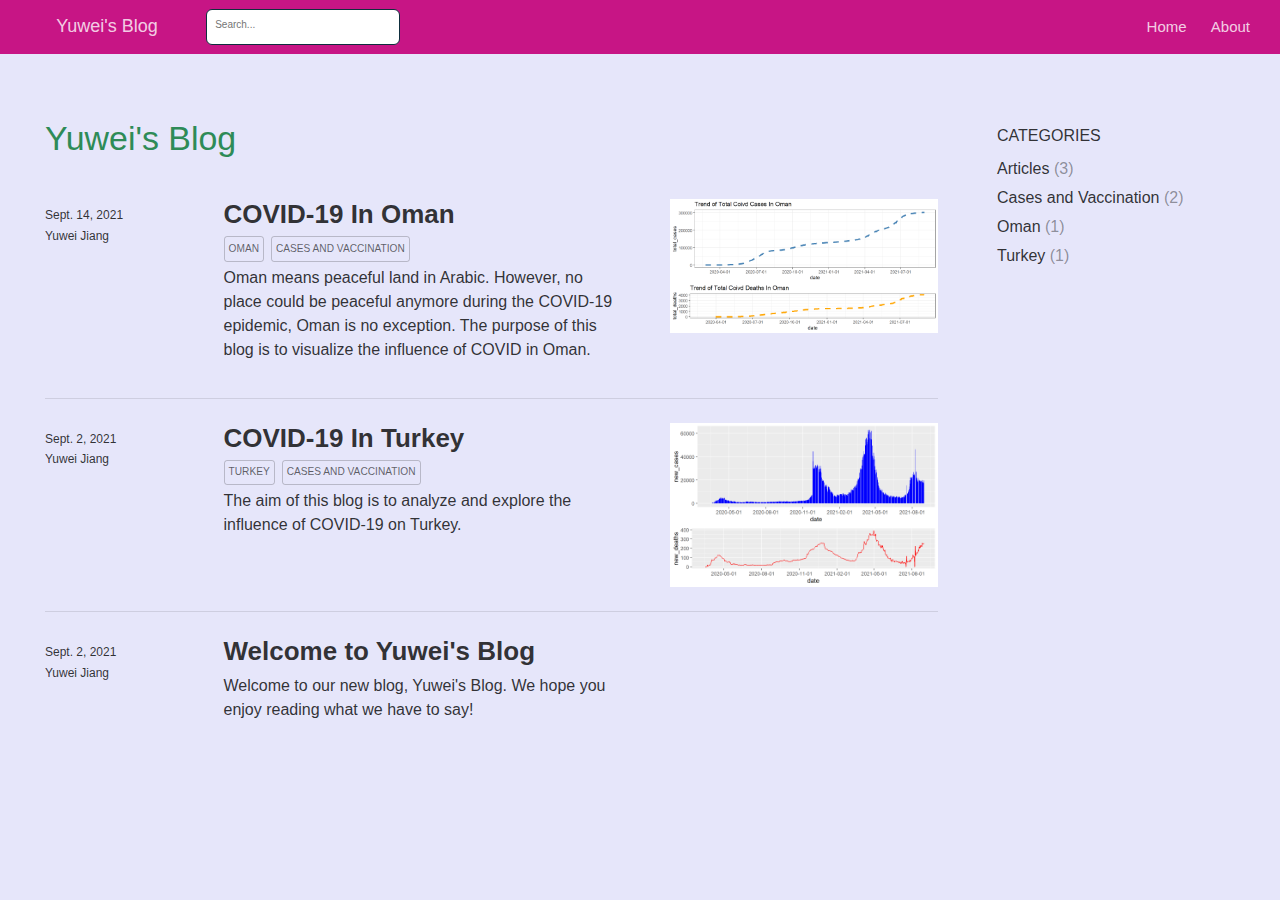
==== commit d52627c0: "change something" ====
--- a/docs/index.html
+++ b/docs/index.html
@@ -1,2347 +1,2348 @@
-<!DOCTYPE html>
-
-<html xmlns="http://www.w3.org/1999/xhtml" lang="" xml:lang="">
-
-<head>
-  <meta charset="utf-8"/>
-  <meta name="viewport" content="width=device-width, initial-scale=1"/>
-  <meta http-equiv="X-UA-Compatible" content="IE=Edge,chrome=1"/>
-  <meta name="generator" content="distill" />
-
-  <style type="text/css">
-  /* Hide doc at startup (prevent jankiness while JS renders/transforms) */
-  body {
-    visibility: hidden;
-  }
-  </style>
-
- <!--radix_placeholder_import_source-->
- <!--/radix_placeholder_import_source-->
-
-<style type="text/css">code{white-space: pre;}</style>
-<style type="text/css" data-origin="pandoc">
-pre > code.sourceCode { white-space: pre; position: relative; }
-pre > code.sourceCode > span { display: inline-block; line-height: 1.25; }
-pre > code.sourceCode > span:empty { height: 1.2em; }
-.sourceCode { overflow: visible; }
-code.sourceCode > span { color: inherit; text-decoration: inherit; }
-div.sourceCode { margin: 1em 0; }
-pre.sourceCode { margin: 0; }
-@media screen {
-div.sourceCode { overflow: auto; }
-}
-@media print {
-pre > code.sourceCode { white-space: pre-wrap; }
-pre > code.sourceCode > span { text-indent: -5em; padding-left: 5em; }
-}
-pre.numberSource code
-  { counter-reset: source-line 0; }
-pre.numberSource code > span
-  { position: relative; left: -4em; counter-increment: source-line; }
-pre.numberSource code > span > a:first-child::before
-  { content: counter(source-line);
-    position: relative; left: -1em; text-align: right; vertical-align: baseline;
-    border: none; display: inline-block;
-    -webkit-touch-callout: none; -webkit-user-select: none;
-    -khtml-user-select: none; -moz-user-select: none;
-    -ms-user-select: none; user-select: none;
-    padding: 0 4px; width: 4em;
-    color: #aaaaaa;
-  }
-pre.numberSource { margin-left: 3em; border-left: 1px solid #aaaaaa;  padding-left: 4px; }
-div.sourceCode
-  {   }
-@media screen {
-pre > code.sourceCode > span > a:first-child::before { text-decoration: underline; }
-}
-code span.al { color: #ad0000; } /* Alert */
-code span.an { color: #5e5e5e; } /* Annotation */
-code span.at { color: #20794d; } /* Attribute */
-code span.bn { color: #ad0000; } /* BaseN */
-code span.bu { } /* BuiltIn */
-code span.cf { color: #007ba5; } /* ControlFlow */
-code span.ch { color: #20794d; } /* Char */
-code span.cn { color: #8f5902; } /* Constant */
-code span.co { color: #5e5e5e; } /* Comment */
-code span.cv { color: #5e5e5e; font-style: italic; } /* CommentVar */
-code span.do { color: #5e5e5e; font-style: italic; } /* Documentation */
-code span.dt { color: #ad0000; } /* DataType */
-code span.dv { color: #ad0000; } /* DecVal */
-code span.er { color: #ad0000; } /* Error */
-code span.ex { } /* Extension */
-code span.fl { color: #ad0000; } /* Float */
-code span.fu { color: #4758ab; } /* Function */
-code span.im { } /* Import */
-code span.in { color: #5e5e5e; } /* Information */
-code span.kw { color: #007ba5; } /* Keyword */
-code span.op { color: #5e5e5e; } /* Operator */
-code span.ot { color: #007ba5; } /* Other */
-code span.pp { color: #ad0000; } /* Preprocessor */
-code span.sc { color: #20794d; } /* SpecialChar */
-code span.ss { color: #20794d; } /* SpecialString */
-code span.st { color: #20794d; } /* String */
-code span.va { color: #111111; } /* Variable */
-code span.vs { color: #20794d; } /* VerbatimString */
-code span.wa { color: #5e5e5e; font-style: italic; } /* Warning */
-</style>
-
-  <!--radix_placeholder_meta_tags-->
-  <title>Yuwei's Blog</title>
-
-
-
-
-  <!--  https://developers.facebook.com/docs/sharing/webmasters#markup -->
-  <meta property="og:title" content="Yuwei&#39;s Blog"/>
-  <meta property="og:type" content="article"/>
-  <meta property="og:locale" content="en_US"/>
-  <meta property="og:site_name" content="Yuwei&#39;s Blog"/>
-
-  <!--  https://dev.twitter.com/cards/types/summary -->
-  <meta property="twitter:card" content="summary"/>
-  <meta property="twitter:title" content="Yuwei&#39;s Blog"/>
-
-  <!--/radix_placeholder_meta_tags-->
-  <!--radix_placeholder_rmarkdown_metadata-->
-
-  <script type="text/json" id="radix-rmarkdown-metadata">
-  {"type":"list","attributes":{"names":{"type":"character","attributes":{},"value":["title","site","listing"]}},"value":[{"type":"character","attributes":{},"value":["Yuwei's Blog"]},{"type":"character","attributes":{},"value":["distill::distill_website"]},{"type":"character","attributes":{},"value":["posts"]}]}
-  </script>
-  <!--/radix_placeholder_rmarkdown_metadata-->
-  <!--radix_placeholder_navigation_in_header-->
-  <meta name="distill:offset" content=""/>
-
-  <script type="application/javascript">
-
-    window.headroom_prevent_pin = false;
-
-    window.document.addEventListener("DOMContentLoaded", function (event) {
-
-      // initialize headroom for banner
-      var header = $('header').get(0);
-      var headerHeight = header.offsetHeight;
-      var headroom = new Headroom(header, {
-        tolerance: 5,
-        onPin : function() {
-          if (window.headroom_prevent_pin) {
-            window.headroom_prevent_pin = false;
-            headroom.unpin();
-          }
-        }
-      });
-      headroom.init();
-      if(window.location.hash)
-        headroom.unpin();
-      $(header).addClass('headroom--transition');
-
-      // offset scroll location for banner on hash change
-      // (see: https://github.com/WickyNilliams/headroom.js/issues/38)
-      window.addEventListener("hashchange", function(event) {
-        window.scrollTo(0, window.pageYOffset - (headerHeight + 25));
-      });
-
-      // responsive menu
-      $('.distill-site-header').each(function(i, val) {
-        var topnav = $(this);
-        var toggle = topnav.find('.nav-toggle');
-        toggle.on('click', function() {
-          topnav.toggleClass('responsive');
-        });
-      });
-
-      // nav dropdowns
-      $('.nav-dropbtn').click(function(e) {
-        $(this).next('.nav-dropdown-content').toggleClass('nav-dropdown-active');
-        $(this).parent().siblings('.nav-dropdown')
-           .children('.nav-dropdown-content').removeClass('nav-dropdown-active');
-      });
-      $("body").click(function(e){
-        $('.nav-dropdown-content').removeClass('nav-dropdown-active');
-      });
-      $(".nav-dropdown").click(function(e){
-        e.stopPropagation();
-      });
-    });
-  </script>
-
-  <style type="text/css">
-
-  /* Theme (user-documented overrideables for nav appearance) */
-
-  .distill-site-nav {
-    color: rgba(255, 255, 255, 0.8);
-    background-color: #0F2E3D;
-    font-size: 15px;
-    font-weight: 300;
-  }
-
-  .distill-site-nav a {
-    color: inherit;
-    text-decoration: none;
-  }
-
-  .distill-site-nav a:hover {
-    color: white;
-  }
-
-  @media print {
-    .distill-site-nav {
-      display: none;
-    }
-  }
-
-  .distill-site-header {
-
-  }
-
-  .distill-site-footer {
-
-  }
-
-
-  /* Site Header */
-
-  .distill-site-header {
-    width: 100%;
-    box-sizing: border-box;
-    z-index: 3;
-  }
-
-  .distill-site-header .nav-left {
-    display: inline-block;
-    margin-left: 8px;
-  }
-
-  @media screen and (max-width: 768px) {
-    .distill-site-header .nav-left {
-      margin-left: 0;
-    }
-  }
-
-
-  .distill-site-header .nav-right {
-    float: right;
-    margin-right: 8px;
-  }
-
-  .distill-site-header a,
-  .distill-site-header .title {
-    display: inline-block;
-    text-align: center;
-    padding: 14px 10px 14px 10px;
-  }
-
-  .distill-site-header .title {
-    font-size: 18px;
-    min-width: 150px;
-  }
-
-  .distill-site-header .logo {
-    padding: 0;
-  }
-
-  .distill-site-header .logo img {
-    display: none;
-    max-height: 20px;
-    width: auto;
-    margin-bottom: -4px;
-  }
-
-  .distill-site-header .nav-image img {
-    max-height: 18px;
-    width: auto;
-    display: inline-block;
-    margin-bottom: -3px;
-  }
-
-
-
-  @media screen and (min-width: 1000px) {
-    .distill-site-header .logo img {
-      display: inline-block;
-    }
-    .distill-site-header .nav-left {
-      margin-left: 20px;
-    }
-    .distill-site-header .nav-right {
-      margin-right: 20px;
-    }
-    .distill-site-header .title {
-      padding-left: 12px;
-    }
-  }
-
-
-  .distill-site-header .nav-toggle {
-    display: none;
-  }
-
-  .nav-dropdown {
-    display: inline-block;
-    position: relative;
-  }
-
-  .nav-dropdown .nav-dropbtn {
-    border: none;
-    outline: none;
-    color: rgba(255, 255, 255, 0.8);
-    padding: 16px 10px;
-    background-color: transparent;
-    font-family: inherit;
-    font-size: inherit;
-    font-weight: inherit;
-    margin: 0;
-    margin-top: 1px;
-    z-index: 2;
-  }
-
-  .nav-dropdown-content {
-    display: none;
-    position: absolute;
-    background-color: white;
-    min-width: 200px;
-    border: 1px solid rgba(0,0,0,0.15);
-    border-radius: 4px;
-    box-shadow: 0px 8px 16px 0px rgba(0,0,0,0.1);
-    z-index: 1;
-    margin-top: 2px;
-    white-space: nowrap;
-    padding-top: 4px;
-    padding-bottom: 4px;
-  }
-
-  .nav-dropdown-content hr {
-    margin-top: 4px;
-    margin-bottom: 4px;
-    border: none;
-    border-bottom: 1px solid rgba(0, 0, 0, 0.1);
-  }
-
-  .nav-dropdown-active {
-    display: block;
-  }
-
-  .nav-dropdown-content a, .nav-dropdown-content .nav-dropdown-header {
-    color: black;
-    padding: 6px 24px;
-    text-decoration: none;
-    display: block;
-    text-align: left;
-  }
-
-  .nav-dropdown-content .nav-dropdown-header {
-    display: block;
-    padding: 5px 24px;
-    padding-bottom: 0;
-    text-transform: uppercase;
-    font-size: 14px;
-    color: #999999;
-    white-space: nowrap;
-  }
-
-  .nav-dropdown:hover .nav-dropbtn {
-    color: white;
-  }
-
-  .nav-dropdown-content a:hover {
-    background-color: #ddd;
-    color: black;
-  }
-
-  .nav-right .nav-dropdown-content {
-    margin-left: -45%;
-    right: 0;
-  }
-
-  @media screen and (max-width: 768px) {
-    .distill-site-header a, .distill-site-header .nav-dropdown  {display: none;}
-    .distill-site-header a.nav-toggle {
-      float: right;
-      display: block;
-    }
-    .distill-site-header .title {
-      margin-left: 0;
-    }
-    .distill-site-header .nav-right {
-      margin-right: 0;
-    }
-    .distill-site-header {
-      overflow: hidden;
-    }
-    .nav-right .nav-dropdown-content {
-      margin-left: 0;
-    }
-  }
-
-
-  @media screen and (max-width: 768px) {
-    .distill-site-header.responsive {position: relative; min-height: 500px; }
-    .distill-site-header.responsive a.nav-toggle {
-      position: absolute;
-      right: 0;
-      top: 0;
-    }
-    .distill-site-header.responsive a,
-    .distill-site-header.responsive .nav-dropdown {
-      display: block;
-      text-align: left;
-    }
-    .distill-site-header.responsive .nav-left,
-    .distill-site-header.responsive .nav-right {
-      width: 100%;
-    }
-    .distill-site-header.responsive .nav-dropdown {float: none;}
-    .distill-site-header.responsive .nav-dropdown-content {position: relative;}
-    .distill-site-header.responsive .nav-dropdown .nav-dropbtn {
-      display: block;
-      width: 100%;
-      text-align: left;
-    }
-  }
-
-  /* Site Footer */
-
-  .distill-site-footer {
-    width: 100%;
-    overflow: hidden;
-    box-sizing: border-box;
-    z-index: 3;
-    margin-top: 30px;
-    padding-top: 30px;
-    padding-bottom: 30px;
-    text-align: center;
-  }
-
-  /* Headroom */
-
-  d-title {
-    padding-top: 6rem;
-  }
-
-  @media print {
-    d-title {
-      padding-top: 4rem;
-    }
-  }
-
-  .headroom {
-    z-index: 1000;
-    position: fixed;
-    top: 0;
-    left: 0;
-    right: 0;
-  }
-
-  .headroom--transition {
-    transition: all .4s ease-in-out;
-  }
-
-  .headroom--unpinned {
-    top: -100px;
-  }
-
-  .headroom--pinned {
-    top: 0;
-  }
-
-  /* adjust viewport for navbar height */
-  /* helps vertically center bootstrap (non-distill) content */
-  .min-vh-100 {
-    min-height: calc(100vh - 100px) !important;
-  }
-
-  </style>
-
-  <script src="site_libs/jquery-1.11.3/jquery.min.js"></script>
-  <link href="site_libs/font-awesome-5.1.0/css/all.css" rel="stylesheet"/>
-  <link href="site_libs/font-awesome-5.1.0/css/v4-shims.css" rel="stylesheet"/>
-  <script src="site_libs/headroom-0.9.4/headroom.min.js"></script>
-  <script src="site_libs/autocomplete-0.37.1/autocomplete.min.js"></script>
-  <script src="site_libs/fuse-6.4.1/fuse.min.js"></script>
-
-  <script type="application/javascript">
-
-  function getMeta(metaName) {
-    var metas = document.getElementsByTagName('meta');
-    for (let i = 0; i < metas.length; i++) {
-      if (metas[i].getAttribute('name') === metaName) {
-        return metas[i].getAttribute('content');
-      }
-    }
-    return '';
-  }
-
-  function offsetURL(url) {
-    var offset = getMeta('distill:offset');
-    return offset ? offset + '/' + url : url;
-  }
-
-  function createFuseIndex() {
-
-    // create fuse index
-    var options = {
-      keys: [
-        { name: 'title', weight: 20 },
-        { name: 'categories', weight: 15 },
-        { name: 'description', weight: 10 },
-        { name: 'contents', weight: 5 },
-      ],
-      ignoreLocation: true,
-      threshold: 0
-    };
-    var fuse = new window.Fuse([], options);
-
-    // fetch the main search.json
-    return fetch(offsetURL('search.json'))
-      .then(function(response) {
-        if (response.status == 200) {
-          return response.json().then(function(json) {
-            // index main articles
-            json.articles.forEach(function(article) {
-              fuse.add(article);
-            });
-            // download collections and index their articles
-            return Promise.all(json.collections.map(function(collection) {
-              return fetch(offsetURL(collection)).then(function(response) {
-                if (response.status === 200) {
-                  return response.json().then(function(articles) {
-                    articles.forEach(function(article) {
-                      fuse.add(article);
-                    });
-                  })
-                } else {
-                  return Promise.reject(
-                    new Error('Unexpected status from search index request: ' +
-                              response.status)
-                  );
-                }
-              });
-            })).then(function() {
-              return fuse;
-            });
-          });
-
-        } else {
-          return Promise.reject(
-            new Error('Unexpected status from search index request: ' +
-                        response.status)
-          );
-        }
-      });
-  }
-
-  window.document.addEventListener("DOMContentLoaded", function (event) {
-
-    // get search element (bail if we don't have one)
-    var searchEl = window.document.getElementById('distill-search');
-    if (!searchEl)
-      return;
-
-    createFuseIndex()
-      .then(function(fuse) {
-
-        // make search box visible
-        searchEl.classList.remove('hidden');
-
-        // initialize autocomplete
-        var options = {
-          autoselect: true,
-          hint: false,
-          minLength: 2,
-        };
-        window.autocomplete(searchEl, options, [{
-          source: function(query, callback) {
-            const searchOptions = {
-              isCaseSensitive: false,
-              shouldSort: true,
-              minMatchCharLength: 2,
-              limit: 10,
-            };
-            var results = fuse.search(query, searchOptions);
-            callback(results
-              .map(function(result) { return result.item; })
-            );
-          },
-          templates: {
-            suggestion: function(suggestion) {
-              var img = suggestion.preview && Object.keys(suggestion.preview).length > 0
-                ? `<img src="${offsetURL(suggestion.preview)}"</img>`
-                : '';
-              var html = `
-                <div class="search-item">
-                  <h3>${suggestion.title}</h3>
-                  <div class="search-item-description">
-                    ${suggestion.description || ''}
-                  </div>
-                  <div class="search-item-preview">
-                    ${img}
-                  </div>
-                </div>
-              `;
-              return html;
-            }
-          }
-        }]).on('autocomplete:selected', function(event, suggestion) {
-          window.location.href = offsetURL(suggestion.path);
-        });
-        // remove inline display style on autocompleter (we want to
-        // manage responsive display via css)
-        $('.algolia-autocomplete').css("display", "");
-      })
-      .catch(function(error) {
-        console.log(error);
-      });
-
-  });
-
-  </script>
-
-  <style type="text/css">
-
-  .nav-search {
-    font-size: x-small;
-  }
-
-  /* Algolioa Autocomplete */
-
-  .algolia-autocomplete {
-    display: inline-block;
-    margin-left: 10px;
-    vertical-align: sub;
-    background-color: white;
-    color: black;
-    padding: 6px;
-    padding-top: 8px;
-    padding-bottom: 0;
-    border-radius: 6px;
-    border: 1px #0F2E3D solid;
-    width: 180px;
-  }
-
-
-  @media screen and (max-width: 768px) {
-    .distill-site-nav .algolia-autocomplete {
-      display: none;
-      visibility: hidden;
-    }
-    .distill-site-nav.responsive .algolia-autocomplete {
-      display: inline-block;
-      visibility: visible;
-    }
-    .distill-site-nav.responsive .algolia-autocomplete .aa-dropdown-menu {
-      margin-left: 0;
-      width: 400px;
-      max-height: 400px;
-    }
-  }
-
-  .algolia-autocomplete .aa-input, .algolia-autocomplete .aa-hint {
-    width: 90%;
-    outline: none;
-    border: none;
-  }
-
-  .algolia-autocomplete .aa-hint {
-    color: #999;
-  }
-  .algolia-autocomplete .aa-dropdown-menu {
-    width: 550px;
-    max-height: 70vh;
-    overflow-x: visible;
-    overflow-y: scroll;
-    padding: 5px;
-    margin-top: 3px;
-    margin-left: -150px;
-    background-color: #fff;
-    border-radius: 5px;
-    border: 1px solid #999;
-    border-top: none;
-  }
-
-  .algolia-autocomplete .aa-dropdown-menu .aa-suggestion {
-    cursor: pointer;
-    padding: 5px 4px;
-    border-bottom: 1px solid #eee;
-  }
-
-  .algolia-autocomplete .aa-dropdown-menu .aa-suggestion:last-of-type {
-    border-bottom: none;
-    margin-bottom: 2px;
-  }
-
-  .algolia-autocomplete .aa-dropdown-menu .aa-suggestion .search-item {
-    overflow: hidden;
-    font-size: 0.8em;
-    line-height: 1.4em;
-  }
-
-  .algolia-autocomplete .aa-dropdown-menu .aa-suggestion .search-item h3 {
-    font-size: 1rem;
-    margin-block-start: 0;
-    margin-block-end: 5px;
-  }
-
-  .algolia-autocomplete .aa-dropdown-menu .aa-suggestion .search-item-description {
-    display: inline-block;
-    overflow: hidden;
-    height: 2.8em;
-    width: 80%;
-    margin-right: 4%;
-  }
-
-  .algolia-autocomplete .aa-dropdown-menu .aa-suggestion .search-item-preview {
-    display: inline-block;
-    width: 15%;
-  }
-
-  .algolia-autocomplete .aa-dropdown-menu .aa-suggestion .search-item-preview img {
-    height: 3em;
-    width: auto;
-    display: none;
-  }
-
-  .algolia-autocomplete .aa-dropdown-menu .aa-suggestion .search-item-preview img[src] {
-    display: initial;
-  }
-
-  .algolia-autocomplete .aa-dropdown-menu .aa-suggestion.aa-cursor {
-    background-color: #eee;
-  }
-  .algolia-autocomplete .aa-dropdown-menu .aa-suggestion em {
-    font-weight: bold;
-    font-style: normal;
-  }
-
-  </style>
-
-
-  <!--/radix_placeholder_navigation_in_header-->
-  <!--radix_placeholder_distill-->
-
-  <style type="text/css">
-
-  body {
-    background-color: white;
-  }
-
-  .pandoc-table {
-    width: 100%;
-  }
-
-  .pandoc-table>caption {
-    margin-bottom: 10px;
-  }
-
-  .pandoc-table th:not([align]) {
-    text-align: left;
-  }
-
-  .pagedtable-footer {
-    font-size: 15px;
-  }
-
-  d-byline .byline {
-    grid-template-columns: 2fr 2fr;
-  }
-
-  d-byline .byline h3 {
-    margin-block-start: 1.5em;
-  }
-
-  d-byline .byline .authors-affiliations h3 {
-    margin-block-start: 0.5em;
-  }
-
-  .authors-affiliations .orcid-id {
-    width: 16px;
-    height:16px;
-    margin-left: 4px;
-    margin-right: 4px;
-    vertical-align: middle;
-    padding-bottom: 2px;
-  }
-
-  d-title .dt-tags {
-    margin-top: 1em;
-    grid-column: text;
-  }
-
-  .dt-tags .dt-tag {
-    text-decoration: none;
-    display: inline-block;
-    color: rgba(0,0,0,0.6);
-    padding: 0em 0.4em;
-    margin-right: 0.5em;
-    margin-bottom: 0.4em;
-    font-size: 70%;
-    border: 1px solid rgba(0,0,0,0.2);
-    border-radius: 3px;
-    text-transform: uppercase;
-    font-weight: 500;
-  }
-
-  d-article table.gt_table td,
-  d-article table.gt_table th {
-    border-bottom: none;
-  }
-
-  .html-widget {
-    margin-bottom: 2.0em;
-  }
-
-  .l-screen-inset {
-    padding-right: 16px;
-  }
-
-  .l-screen .caption {
-    margin-left: 10px;
-  }
-
-  .shaded {
-    background: rgb(247, 247, 247);
-    padding-top: 20px;
-    padding-bottom: 20px;
-    border-top: 1px solid rgba(0, 0, 0, 0.1);
-    border-bottom: 1px solid rgba(0, 0, 0, 0.1);
-  }
-
-  .shaded .html-widget {
-    margin-bottom: 0;
-    border: 1px solid rgba(0, 0, 0, 0.1);
-  }
-
-  .shaded .shaded-content {
-    background: white;
-  }
-
-  .text-output {
-    margin-top: 0;
-    line-height: 1.5em;
-  }
-
-  .hidden {
-    display: none !important;
-  }
-
-  d-article {
-    padding-top: 2.5rem;
-    padding-bottom: 30px;
-  }
-
-  d-appendix {
-    padding-top: 30px;
-  }
-
-  d-article>p>img {
-    width: 100%;
-  }
-
-  d-article h2 {
-    margin: 1rem 0 1.5rem 0;
-  }
-
-  d-article h3 {
-    margin-top: 1.5rem;
-  }
-
-  d-article iframe {
-    border: 1px solid rgba(0, 0, 0, 0.1);
-    margin-bottom: 2.0em;
-    width: 100%;
-  }
-
-  /* Tweak code blocks */
-
-  d-article div.sourceCode code,
-  d-article pre code {
-    font-family: Consolas, Monaco, 'Andale Mono', 'Ubuntu Mono', monospace;
-  }
-
-  d-article pre,
-  d-article div.sourceCode,
-  d-article div.sourceCode pre {
-    overflow: auto;
-  }
-
-  d-article div.sourceCode {
-    background-color: white;
-  }
-
-  d-article div.sourceCode pre {
-    padding-left: 10px;
-    font-size: 12px;
-    border-left: 2px solid rgba(0,0,0,0.1);
-  }
-
-  d-article pre {
-    font-size: 12px;
-    color: black;
-    background: none;
-    margin-top: 0;
-    text-align: left;
-    white-space: pre;
-    word-spacing: normal;
-    word-break: normal;
-    word-wrap: normal;
-    line-height: 1.5;
-
-    -moz-tab-size: 4;
-    -o-tab-size: 4;
-    tab-size: 4;
-
-    -webkit-hyphens: none;
-    -moz-hyphens: none;
-    -ms-hyphens: none;
-    hyphens: none;
-  }
-
-  d-article pre a {
-    border-bottom: none;
-  }
-
-  d-article pre a:hover {
-    border-bottom: none;
-    text-decoration: underline;
-  }
-
-  d-article details {
-    grid-column: text;
-    margin-bottom: 0.8em;
-  }
-
-  @media(min-width: 768px) {
-
-  d-article pre,
-  d-article div.sourceCode,
-  d-article div.sourceCode pre {
-    overflow: visible !important;
-  }
-
-  d-article div.sourceCode pre {
-    padding-left: 18px;
-    font-size: 14px;
-  }
-
-  d-article pre {
-    font-size: 14px;
-  }
-
-  }
-
-  figure img.external {
-    background: white;
-    border: 1px solid rgba(0, 0, 0, 0.1);
-    box-shadow: 0 1px 8px rgba(0, 0, 0, 0.1);
-    padding: 18px;
-    box-sizing: border-box;
-  }
-
-  /* CSS for d-contents */
-
-  .d-contents {
-    grid-column: text;
-    color: rgba(0,0,0,0.8);
-    font-size: 0.9em;
-    padding-bottom: 1em;
-    margin-bottom: 1em;
-    padding-bottom: 0.5em;
-    margin-bottom: 1em;
-    padding-left: 0.25em;
-    justify-self: start;
-  }
-
-  @media(min-width: 1000px) {
-    .d-contents.d-contents-float {
-      height: 0;
-      grid-column-start: 1;
-      grid-column-end: 4;
-      justify-self: center;
-      padding-right: 3em;
-      padding-left: 2em;
-    }
-  }
-
-  .d-contents nav h3 {
-    font-size: 18px;
-    margin-top: 0;
-    margin-bottom: 1em;
-  }
-
-  .d-contents li {
-    list-style-type: none
-  }
-
-  .d-contents nav > ul {
-    padding-left: 0;
-  }
-
-  .d-contents ul {
-    padding-left: 1em
-  }
-
-  .d-contents nav ul li {
-    margin-top: 0.6em;
-    margin-bottom: 0.2em;
-  }
-
-  .d-contents nav a {
-    font-size: 13px;
-    border-bottom: none;
-    text-decoration: none
-    color: rgba(0, 0, 0, 0.8);
-  }
-
-  .d-contents nav a:hover {
-    text-decoration: underline solid rgba(0, 0, 0, 0.6)
-  }
-
-  .d-contents nav > ul > li > a {
-    font-weight: 600;
-  }
-
-  .d-contents nav > ul > li > ul {
-    font-weight: inherit;
-  }
-
-  .d-contents nav > ul > li > ul > li {
-    margin-top: 0.2em;
-  }
-
-
-  .d-contents nav ul {
-    margin-top: 0;
-    margin-bottom: 0.25em;
-  }
-
-  .d-article-with-toc h2:nth-child(2) {
-    margin-top: 0;
-  }
-
-
-  /* Figure */
-
-  .figure {
-    position: relative;
-    margin-bottom: 2.5em;
-    margin-top: 1.5em;
-  }
-
-  .figure img {
-    width: 100%;
-  }
-
-  .figure .caption {
-    color: rgba(0, 0, 0, 0.6);
-    font-size: 12px;
-    line-height: 1.5em;
-  }
-
-  .figure img.external {
-    background: white;
-    border: 1px solid rgba(0, 0, 0, 0.1);
-    box-shadow: 0 1px 8px rgba(0, 0, 0, 0.1);
-    padding: 18px;
-    box-sizing: border-box;
-  }
-
-  .figure .caption a {
-    color: rgba(0, 0, 0, 0.6);
-  }
-
-  .figure .caption b,
-  .figure .caption strong, {
-    font-weight: 600;
-    color: rgba(0, 0, 0, 1.0);
-  }
-
-  /* Citations */
-
-  d-article .citation {
-    color: inherit;
-    cursor: inherit;
-  }
-
-  div.hanging-indent{
-    margin-left: 1em; text-indent: -1em;
-  }
-
-  /* Citation hover box */
-
-  .tippy-box[data-theme~=light-border] {
-    background-color: rgba(250, 250, 250, 0.95);
-  }
-
-  .tippy-content > p {
-    margin-bottom: 0;
-    padding: 2px;
-  }
-
-
-  /* Tweak 1000px media break to show more text */
-
-  @media(min-width: 1000px) {
-    .base-grid,
-    distill-header,
-    d-title,
-    d-abstract,
-    d-article,
-    d-appendix,
-    distill-appendix,
-    d-byline,
-    d-footnote-list,
-    d-citation-list,
-    distill-footer {
-      grid-template-columns: [screen-start] 1fr [page-start kicker-start] 80px [middle-start] 50px [text-start kicker-end] 65px 65px 65px 65px 65px 65px 65px 65px [text-end gutter-start] 65px [middle-end] 65px [page-end gutter-end] 1fr [screen-end];
-      grid-column-gap: 16px;
-    }
-
-    .grid {
-      grid-column-gap: 16px;
-    }
-
-    d-article {
-      font-size: 1.06rem;
-      line-height: 1.7em;
-    }
-    figure .caption, .figure .caption, figure figcaption {
-      font-size: 13px;
-    }
-  }
-
-  @media(min-width: 1180px) {
-    .base-grid,
-    distill-header,
-    d-title,
-    d-abstract,
-    d-article,
-    d-appendix,
-    distill-appendix,
-    d-byline,
-    d-footnote-list,
-    d-citation-list,
-    distill-footer {
-      grid-template-columns: [screen-start] 1fr [page-start kicker-start] 60px [middle-start] 60px [text-start kicker-end] 60px 60px 60px 60px 60px 60px 60px 60px [text-end gutter-start] 60px [middle-end] 60px [page-end gutter-end] 1fr [screen-end];
-      grid-column-gap: 32px;
-    }
-
-    .grid {
-      grid-column-gap: 32px;
-    }
-  }
-
-
-  /* Get the citation styles for the appendix (not auto-injected on render since
-     we do our own rendering of the citation appendix) */
-
-  d-appendix .citation-appendix,
-  .d-appendix .citation-appendix {
-    font-size: 11px;
-    line-height: 15px;
-    border-left: 1px solid rgba(0, 0, 0, 0.1);
-    padding-left: 18px;
-    border: 1px solid rgba(0,0,0,0.1);
-    background: rgba(0, 0, 0, 0.02);
-    padding: 10px 18px;
-    border-radius: 3px;
-    color: rgba(150, 150, 150, 1);
-    overflow: hidden;
-    margin-top: -12px;
-    white-space: pre-wrap;
-    word-wrap: break-word;
-  }
-
-  /* Include appendix styles here so they can be overridden */
-
-  d-appendix {
-    contain: layout style;
-    font-size: 0.8em;
-    line-height: 1.7em;
-    margin-top: 60px;
-    margin-bottom: 0;
-    border-top: 1px solid rgba(0, 0, 0, 0.1);
-    color: rgba(0,0,0,0.5);
-    padding-top: 60px;
-    padding-bottom: 48px;
-  }
-
-  d-appendix h3 {
-    grid-column: page-start / text-start;
-    font-size: 15px;
-    font-weight: 500;
-    margin-top: 1em;
-    margin-bottom: 0;
-    color: rgba(0,0,0,0.65);
-  }
-
-  d-appendix h3 + * {
-    margin-top: 1em;
-  }
-
-  d-appendix ol {
-    padding: 0 0 0 15px;
-  }
-
-  @media (min-width: 768px) {
-    d-appendix ol {
-      padding: 0 0 0 30px;
-      margin-left: -30px;
-    }
-  }
-
-  d-appendix li {
-    margin-bottom: 1em;
-  }
-
-  d-appendix a {
-    color: rgba(0, 0, 0, 0.6);
-  }
-
-  d-appendix > * {
-    grid-column: text;
-  }
-
-  d-appendix > d-footnote-list,
-  d-appendix > d-citation-list,
-  d-appendix > distill-appendix {
-    grid-column: screen;
-  }
-
-  /* Include footnote styles here so they can be overridden */
-
-  d-footnote-list {
-    contain: layout style;
-  }
-
-  d-footnote-list > * {
-    grid-column: text;
-  }
-
-  d-footnote-list a.footnote-backlink {
-    color: rgba(0,0,0,0.3);
-    padding-left: 0.5em;
-  }
-
-
-
-  /* Anchor.js */
-
-  .anchorjs-link {
-    /*transition: all .25s linear; */
-    text-decoration: none;
-    border-bottom: none;
-  }
-  *:hover > .anchorjs-link {
-    margin-left: -1.125em !important;
-    text-decoration: none;
-    border-bottom: none;
-  }
-
-  /* Social footer */
-
-  .social_footer {
-    margin-top: 30px;
-    margin-bottom: 0;
-    color: rgba(0,0,0,0.67);
-  }
-
-  .disqus-comments {
-    margin-right: 30px;
-  }
-
-  .disqus-comment-count {
-    border-bottom: 1px solid rgba(0, 0, 0, 0.4);
-    cursor: pointer;
-  }
-
-  #disqus_thread {
-    margin-top: 30px;
-  }
-
-  .article-sharing a {
-    border-bottom: none;
-    margin-right: 8px;
-  }
-
-  .article-sharing a:hover {
-    border-bottom: none;
-  }
-
-  .sidebar-section.subscribe {
-    font-size: 12px;
-    line-height: 1.6em;
-  }
-
-  .subscribe p {
-    margin-bottom: 0.5em;
-  }
-
-
-  .article-footer .subscribe {
-    font-size: 15px;
-    margin-top: 45px;
-  }
-
-
-  .sidebar-section.custom {
-    font-size: 12px;
-    line-height: 1.6em;
-  }
-
-  .custom p {
-    margin-bottom: 0.5em;
-  }
-
-  /* Styles for listing layout (hide title) */
-  .layout-listing d-title, .layout-listing .d-title {
-    display: none;
-  }
-
-  /* Styles for posts lists (not auto-injected) */
-
-
-  .posts-with-sidebar {
-    padding-left: 45px;
-    padding-right: 45px;
-  }
-
-  .posts-list .description h2,
-  .posts-list .description p {
-    font-family: -apple-system, BlinkMacSystemFont, "Segoe UI", Roboto, Oxygen, Ubuntu, Cantarell, "Fira Sans", "Droid Sans", "Helvetica Neue", Arial, sans-serif;
-  }
-
-  .posts-list .description h2 {
-    font-weight: 700;
-    border-bottom: none;
-    padding-bottom: 0;
-  }
-
-  .posts-list h2.post-tag {
-    border-bottom: 1px solid rgba(0, 0, 0, 0.2);
-    padding-bottom: 12px;
-  }
-  .posts-list {
-    margin-top: 60px;
-    margin-bottom: 24px;
-  }
-
-  .posts-list .post-preview {
-    text-decoration: none;
-    overflow: hidden;
-    display: block;
-    border-bottom: 1px solid rgba(0, 0, 0, 0.1);
-    padding: 24px 0;
-  }
-
-  .post-preview-last {
-    border-bottom: none !important;
-  }
-
-  .posts-list .posts-list-caption {
-    grid-column: screen;
-    font-weight: 400;
-  }
-
-  .posts-list .post-preview h2 {
-    margin: 0 0 6px 0;
-    line-height: 1.2em;
-    font-style: normal;
-    font-size: 24px;
-  }
-
-  .posts-list .post-preview p {
-    margin: 0 0 12px 0;
-    line-height: 1.4em;
-    font-size: 16px;
-  }
-
-  .posts-list .post-preview .thumbnail {
-    box-sizing: border-box;
-    margin-bottom: 24px;
-    position: relative;
-    max-width: 500px;
-  }
-  .posts-list .post-preview img {
-    width: 100%;
-    display: block;
-  }
-
-  .posts-list .metadata {
-    font-size: 12px;
-    line-height: 1.4em;
-    margin-bottom: 18px;
-  }
-
-  .posts-list .metadata > * {
-    display: inline-block;
-  }
-
-  .posts-list .metadata .publishedDate {
-    margin-right: 2em;
-  }
-
-  .posts-list .metadata .dt-authors {
-    display: block;
-    margin-top: 0.3em;
-    margin-right: 2em;
-  }
-
-  .posts-list .dt-tags {
-    display: block;
-    line-height: 1em;
-  }
-
-  .posts-list .dt-tags .dt-tag {
-    display: inline-block;
-    color: rgba(0,0,0,0.6);
-    padding: 0.3em 0.4em;
-    margin-right: 0.2em;
-    margin-bottom: 0.4em;
-    font-size: 60%;
-    border: 1px solid rgba(0,0,0,0.2);
-    border-radius: 3px;
-    text-transform: uppercase;
-    font-weight: 500;
-  }
-
-  .posts-list img {
-    opacity: 1;
-  }
-
-  .posts-list img[data-src] {
-    opacity: 0;
-  }
-
-  .posts-more {
-    clear: both;
-  }
-
-
-  .posts-sidebar {
-    font-size: 16px;
-  }
-
-  .posts-sidebar h3 {
-    font-size: 16px;
-    margin-top: 0;
-    margin-bottom: 0.5em;
-    font-weight: 400;
-    text-transform: uppercase;
-  }
-
-  .sidebar-section {
-    margin-bottom: 30px;
-  }
-
-  .categories ul {
-    list-style-type: none;
-    margin: 0;
-    padding: 0;
-  }
-
-  .categories li {
-    color: rgba(0, 0, 0, 0.8);
-    margin-bottom: 0;
-  }
-
-  .categories li>a {
-    border-bottom: none;
-  }
-
-  .categories li>a:hover {
-    border-bottom: 1px solid rgba(0, 0, 0, 0.4);
-  }
-
-  .categories .active {
-    font-weight: 600;
-  }
-
-  .categories .category-count {
-    color: rgba(0, 0, 0, 0.4);
-  }
-
-
-  @media(min-width: 768px) {
-    .posts-list .post-preview h2 {
-      font-size: 26px;
-    }
-    .posts-list .post-preview .thumbnail {
-      float: right;
-      width: 30%;
-      margin-bottom: 0;
-    }
-    .posts-list .post-preview .description {
-      float: left;
-      width: 45%;
-    }
-    .posts-list .post-preview .metadata {
-      float: left;
-      width: 20%;
-      margin-top: 8px;
-    }
-    .posts-list .post-preview p {
-      margin: 0 0 12px 0;
-      line-height: 1.5em;
-      font-size: 16px;
-    }
-    .posts-with-sidebar .posts-list {
-      float: left;
-      width: 75%;
-    }
-    .posts-with-sidebar .posts-sidebar {
-      float: right;
-      width: 20%;
-      margin-top: 60px;
-      padding-top: 24px;
-      padding-bottom: 24px;
-    }
-  }
-
-
-  /* Improve display for browsers without grid (IE/Edge <= 15) */
-
-  .downlevel {
-    line-height: 1.6em;
-    font-family: -apple-system, BlinkMacSystemFont, "Segoe UI", Roboto, Oxygen, Ubuntu, Cantarell, "Fira Sans", "Droid Sans", "Helvetica Neue", Arial, sans-serif;
-    margin: 0;
-  }
-
-  .downlevel .d-title {
-    padding-top: 6rem;
-    padding-bottom: 1.5rem;
-  }
-
-  .downlevel .d-title h1 {
-    font-size: 50px;
-    font-weight: 700;
-    line-height: 1.1em;
-    margin: 0 0 0.5rem;
-  }
-
-  .downlevel .d-title p {
-    font-weight: 300;
-    font-size: 1.2rem;
-    line-height: 1.55em;
-    margin-top: 0;
-  }
-
-  .downlevel .d-byline {
-    padding-top: 0.8em;
-    padding-bottom: 0.8em;
-    font-size: 0.8rem;
-    line-height: 1.8em;
-  }
-
-  .downlevel .section-separator {
-    border: none;
-    border-top: 1px solid rgba(0, 0, 0, 0.1);
-  }
-
-  .downlevel .d-article {
-    font-size: 1.06rem;
-    line-height: 1.7em;
-    padding-top: 1rem;
-    padding-bottom: 2rem;
-  }
-
-
-  .downlevel .d-appendix {
-    padding-left: 0;
-    padding-right: 0;
-    max-width: none;
-    font-size: 0.8em;
-    line-height: 1.7em;
-    margin-bottom: 0;
-    color: rgba(0,0,0,0.5);
-    padding-top: 40px;
-    padding-bottom: 48px;
-  }
-
-  .downlevel .footnotes ol {
-    padding-left: 13px;
-  }
-
-  .downlevel .base-grid,
-  .downlevel .distill-header,
-  .downlevel .d-title,
-  .downlevel .d-abstract,
-  .downlevel .d-article,
-  .downlevel .d-appendix,
-  .downlevel .distill-appendix,
-  .downlevel .d-byline,
-  .downlevel .d-footnote-list,
-  .downlevel .d-citation-list,
-  .downlevel .distill-footer,
-  .downlevel .appendix-bottom,
-  .downlevel .posts-container {
-    padding-left: 40px;
-    padding-right: 40px;
-  }
-
-  @media(min-width: 768px) {
-    .downlevel .base-grid,
-    .downlevel .distill-header,
-    .downlevel .d-title,
-    .downlevel .d-abstract,
-    .downlevel .d-article,
-    .downlevel .d-appendix,
-    .downlevel .distill-appendix,
-    .downlevel .d-byline,
-    .downlevel .d-footnote-list,
-    .downlevel .d-citation-list,
-    .downlevel .distill-footer,
-    .downlevel .appendix-bottom,
-    .downlevel .posts-container {
-    padding-left: 150px;
-    padding-right: 150px;
-    max-width: 900px;
-  }
-  }
-
-  .downlevel pre code {
-    display: block;
-    border-left: 2px solid rgba(0, 0, 0, .1);
-    padding: 0 0 0 20px;
-    font-size: 14px;
-  }
-
-  .downlevel code, .downlevel pre {
-    color: black;
-    background: none;
-    font-family: Consolas, Monaco, 'Andale Mono', 'Ubuntu Mono', monospace;
-    text-align: left;
-    white-space: pre;
-    word-spacing: normal;
-    word-break: normal;
-    word-wrap: normal;
-    line-height: 1.5;
-
-    -moz-tab-size: 4;
-    -o-tab-size: 4;
-    tab-size: 4;
-
-    -webkit-hyphens: none;
-    -moz-hyphens: none;
-    -ms-hyphens: none;
-    hyphens: none;
-  }
-
-  .downlevel .posts-list .post-preview {
-    color: inherit;
-  }
-
-
-
-  </style>
-
-  <script type="application/javascript">
-
-  function is_downlevel_browser() {
-    if (bowser.isUnsupportedBrowser({ msie: "12", msedge: "16"},
-                                   window.navigator.userAgent)) {
-      return true;
-    } else {
-      return window.load_distill_framework === undefined;
-    }
-  }
-
-  // show body when load is complete
-  function on_load_complete() {
-
-    // add anchors
-    if (window.anchors) {
-      window.anchors.options.placement = 'left';
-      window.anchors.add('d-article > h2, d-article > h3, d-article > h4, d-article > h5');
-    }
-
-
-    // set body to visible
-    document.body.style.visibility = 'visible';
-
-    // force redraw for leaflet widgets
-    if (window.HTMLWidgets) {
-      var maps = window.HTMLWidgets.findAll(".leaflet");
-      $.each(maps, function(i, el) {
-        var map = this.getMap();
-        map.invalidateSize();
-        map.eachLayer(function(layer) {
-          if (layer instanceof L.TileLayer)
-            layer.redraw();
-        });
-      });
-    }
-
-    // trigger 'shown' so htmlwidgets resize
-    $('d-article').trigger('shown');
-  }
-
-  function init_distill() {
-
-    init_common();
-
-    // create front matter
-    var front_matter = $('<d-front-matter></d-front-matter>');
-    $('#distill-front-matter').wrap(front_matter);
-
-    // create d-title
-    $('.d-title').changeElementType('d-title');
-
-    // create d-byline
-    var byline = $('<d-byline></d-byline>');
-    $('.d-byline').replaceWith(byline);
-
-    // create d-article
-    var article = $('<d-article></d-article>');
-    $('.d-article').wrap(article).children().unwrap();
-
-    // move posts container into article
-    $('.posts-container').appendTo($('d-article'));
-
-    // create d-appendix
-    $('.d-appendix').changeElementType('d-appendix');
-
-    // flag indicating that we have appendix items
-    var appendix = $('.appendix-bottom').children('h3').length > 0;
-
-    // replace footnotes with <d-footnote>
-    $('.footnote-ref').each(function(i, val) {
-      appendix = true;
-      var href = $(this).attr('href');
-      var id = href.replace('#', '');
-      var fn = $('#' + id);
-      var fn_p = $('#' + id + '>p');
-      fn_p.find('.footnote-back').remove();
-      var text = fn_p.html();
-      var dtfn = $('<d-footnote></d-footnote>');
-      dtfn.html(text);
-      $(this).replaceWith(dtfn);
-    });
-    // remove footnotes
-    $('.footnotes').remove();
-
-    // move refs into #references-listing
-    $('#references-listing').replaceWith($('#refs'));
-
-    $('h1.appendix, h2.appendix').each(function(i, val) {
-      $(this).changeElementType('h3');
-    });
-    $('h3.appendix').each(function(i, val) {
-      var id = $(this).attr('id');
-      $('.d-contents a[href="#' + id + '"]').parent().remove();
-      appendix = true;
-      $(this).nextUntil($('h1, h2, h3')).addBack().appendTo($('d-appendix'));
-    });
-
-    // show d-appendix if we have appendix content
-    $("d-appendix").css('display', appendix ? 'grid' : 'none');
-
-    // localize layout chunks to just output
-    $('.layout-chunk').each(function(i, val) {
-
-      // capture layout
-      var layout = $(this).attr('data-layout');
-
-      // apply layout to markdown level block elements
-      var elements = $(this).children().not('details, div.sourceCode, pre, script');
-      elements.each(function(i, el) {
-        var layout_div = $('<div class="' + layout + '"></div>');
-        if (layout_div.hasClass('shaded')) {
-          var shaded_content = $('<div class="shaded-content"></div>');
-          $(this).wrap(shaded_content);
-          $(this).parent().wrap(layout_div);
-        } else {
-          $(this).wrap(layout_div);
-        }
-      });
-
-
-      // unwrap the layout-chunk div
-      $(this).children().unwrap();
-    });
-
-    // remove code block used to force  highlighting css
-    $('.distill-force-highlighting-css').parent().remove();
-
-    // remove empty line numbers inserted by pandoc when using a
-    // custom syntax highlighting theme
-    $('code.sourceCode a:empty').remove();
-
-    // load distill framework
-    load_distill_framework();
-
-    // wait for window.distillRunlevel == 4 to do post processing
-    function distill_post_process() {
-
-      if (!window.distillRunlevel || window.distillRunlevel < 4)
-        return;
-
-      // hide author/affiliations entirely if we have no authors
-      var front_matter = JSON.parse($("#distill-front-matter").html());
-      var have_authors = front_matter.authors && front_matter.authors.length > 0;
-      if (!have_authors)
-        $('d-byline').addClass('hidden');
-
-      // article with toc class
-      $('.d-contents').parent().addClass('d-article-with-toc');
-
-      // strip links that point to #
-      $('.authors-affiliations').find('a[href="#"]').removeAttr('href');
-
-      // add orcid ids
-      $('.authors-affiliations').find('.author').each(function(i, el) {
-        var orcid_id = front_matter.authors[i].orcidID;
-        if (orcid_id) {
-          var a = $('<a></a>');
-          a.attr('href', 'https://orcid.org/' + orcid_id);
-          var img = $('<img></img>');
-          img.addClass('orcid-id');
-          img.attr('alt', 'ORCID ID');
-          img.attr('src','[data-uri]');
-          a.append(img);
-          $(this).append(a);
-        }
-      });
-
-      // hide elements of author/affiliations grid that have no value
-      function hide_byline_column(caption) {
-        $('d-byline').find('h3:contains("' + caption + '")').parent().css('visibility', 'hidden');
-      }
-
-      // affiliations
-      var have_affiliations = false;
-      for (var i = 0; i<front_matter.authors.length; ++i) {
-        var author = front_matter.authors[i];
-        if (author.affiliation !== "&nbsp;") {
-          have_affiliations = true;
-          break;
-        }
-      }
-      if (!have_affiliations)
-        $('d-byline').find('h3:contains("Affiliations")').css('visibility', 'hidden');
-
-      // published date
-      if (!front_matter.publishedDate)
-        hide_byline_column("Published");
-
-      // document object identifier
-      var doi = $('d-byline').find('h3:contains("DOI")');
-      var doi_p = doi.next().empty();
-      if (!front_matter.doi) {
-        // if we have a citation and valid citationText then link to that
-        if ($('#citation').length > 0 && front_matter.citationText) {
-          doi.html('Citation');
-          $('<a href="#citation"></a>')
-            .text(front_matter.citationText)
-            .appendTo(doi_p);
-        } else {
-          hide_byline_column("DOI");
-        }
-      } else {
-        $('<a></a>')
-           .attr('href', "https://doi.org/" + front_matter.doi)
-           .html(front_matter.doi)
-           .appendTo(doi_p);
-      }
-
-       // change plural form of authors/affiliations
-      if (front_matter.authors.length === 1) {
-        var grid = $('.authors-affiliations');
-        grid.children('h3:contains("Authors")').text('Author');
-        grid.children('h3:contains("Affiliations")').text('Affiliation');
-      }
-
-      // remove d-appendix and d-footnote-list local styles
-      $('d-appendix > style:first-child').remove();
-      $('d-footnote-list > style:first-child').remove();
-
-      // move appendix-bottom entries to the bottom
-      $('.appendix-bottom').appendTo('d-appendix').children().unwrap();
-      $('.appendix-bottom').remove();
-
-      // hoverable references
-      $('span.citation[data-cites]').each(function() {
-        var refHtml = $('#ref-' + $(this).attr('data-cites')).html();
-        window.tippy(this, {
-          allowHTML: true,
-          content: refHtml,
-          maxWidth: 500,
-          interactive: true,
-          interactiveBorder: 10,
-          theme: 'light-border',
-          placement: 'bottom-start'
-        });
-      });
-
-      // clear polling timer
-      clearInterval(tid);
-
-      // show body now that everything is ready
-      on_load_complete();
-    }
-
-    var tid = setInterval(distill_post_process, 50);
-    distill_post_process();
-
-  }
-
-  function init_downlevel() {
-
-    init_common();
-
-     // insert hr after d-title
-    $('.d-title').after($('<hr class="section-separator"/>'));
-
-    // check if we have authors
-    var front_matter = JSON.parse($("#distill-front-matter").html());
-    var have_authors = front_matter.authors && front_matter.authors.length > 0;
-
-    // manage byline/border
-    if (!have_authors)
-      $('.d-byline').remove();
-    $('.d-byline').after($('<hr class="section-separator"/>'));
-    $('.d-byline a').remove();
-
-    // remove toc
-    $('.d-contents').remove();
-
-    // move appendix elements
-    $('h1.appendix, h2.appendix').each(function(i, val) {
-      $(this).changeElementType('h3');
-    });
-    $('h3.appendix').each(function(i, val) {
-      $(this).nextUntil($('h1, h2, h3')).addBack().appendTo($('.d-appendix'));
-    });
-
-
-    // inject headers into references and footnotes
-    var refs_header = $('<h3></h3>');
-    refs_header.text('References');
-    $('#refs').prepend(refs_header);
-
-    var footnotes_header = $('<h3></h3');
-    footnotes_header.text('Footnotes');
-    $('.footnotes').children('hr').first().replaceWith(footnotes_header);
-
-    // move appendix-bottom entries to the bottom
-    $('.appendix-bottom').appendTo('.d-appendix').children().unwrap();
-    $('.appendix-bottom').remove();
-
-    // remove appendix if it's empty
-    if ($('.d-appendix').children().length === 0)
-      $('.d-appendix').remove();
-
-    // prepend separator above appendix
-    $('.d-appendix').before($('<hr class="section-separator" style="clear: both"/>'));
-
-    // trim code
-    $('pre>code').each(function(i, val) {
-      $(this).html($.trim($(this).html()));
-    });
-
-    // move posts-container right before article
-    $('.posts-container').insertBefore($('.d-article'));
-
-    $('body').addClass('downlevel');
-
-    on_load_complete();
-  }
-
-
-  function init_common() {
-
-    // jquery plugin to change element types
-    (function($) {
-      $.fn.changeElementType = function(newType) {
-        var attrs = {};
-
-        $.each(this[0].attributes, function(idx, attr) {
-          attrs[attr.nodeName] = attr.nodeValue;
-        });
-
-        this.replaceWith(function() {
-          return $("<" + newType + "/>", attrs).append($(this).contents());
-        });
-      };
-    })(jQuery);
-
-    // prevent underline for linked images
-    $('a > img').parent().css({'border-bottom' : 'none'});
-
-    // mark non-body figures created by knitr chunks as 100% width
-    $('.layout-chunk').each(function(i, val) {
-      var figures = $(this).find('img, .html-widget');
-      if ($(this).attr('data-layout') !== "l-body") {
-        figures.css('width', '100%');
-      } else {
-        figures.css('max-width', '100%');
-        figures.filter("[width]").each(function(i, val) {
-          var fig = $(this);
-          fig.css('width', fig.attr('width') + 'px');
-        });
-
-      }
-    });
-
-    // auto-append index.html to post-preview links in file: protocol
-    // and in rstudio ide preview
-    $('.post-preview').each(function(i, val) {
-      if (window.location.protocol === "file:")
-        $(this).attr('href', $(this).attr('href') + "index.html");
-    });
-
-    // get rid of index.html references in header
-    if (window.location.protocol !== "file:") {
-      $('.distill-site-header a[href]').each(function(i,val) {
-        $(this).attr('href', $(this).attr('href').replace("index.html", "./"));
-      });
-    }
-
-    // add class to pandoc style tables
-    $('tr.header').parent('thead').parent('table').addClass('pandoc-table');
-    $('.kable-table').children('table').addClass('pandoc-table');
-
-    // add figcaption style to table captions
-    $('caption').parent('table').addClass("figcaption");
-
-    // initialize posts list
-    if (window.init_posts_list)
-      window.init_posts_list();
-
-    // implmement disqus comment link
-    $('.disqus-comment-count').click(function() {
-      window.headroom_prevent_pin = true;
-      $('#disqus_thread').toggleClass('hidden');
-      if (!$('#disqus_thread').hasClass('hidden')) {
-        var offset = $(this).offset();
-        $(window).resize();
-        $('html, body').animate({
-          scrollTop: offset.top - 35
-        });
-      }
-    });
-  }
-
-  document.addEventListener('DOMContentLoaded', function() {
-    if (is_downlevel_browser())
-      init_downlevel();
-    else
-      window.addEventListener('WebComponentsReady', init_distill);
-  });
-
-  </script>
-
-  <!--/radix_placeholder_distill-->
-  <script src="site_libs/header-attrs-2.10/header-attrs.js"></script>
-  <script src="site_libs/popper-2.6.0/popper.min.js"></script>
-  <link href="site_libs/tippy-6.2.7/tippy.css" rel="stylesheet" />
-  <link href="site_libs/tippy-6.2.7/tippy-light-border.css" rel="stylesheet" />
-  <script src="site_libs/tippy-6.2.7/tippy.umd.min.js"></script>
-  <script src="site_libs/anchor-4.2.2/anchor.min.js"></script>
-  <script src="site_libs/bowser-1.9.3/bowser.min.js"></script>
-  <script src="site_libs/webcomponents-2.0.0/webcomponents.js"></script>
-  <script src="site_libs/distill-2.2.21/template.v2.js"></script>
-  <!--radix_placeholder_site_in_header-->
-  <style type="text/css">
-  .distill-site-nav {
-    background-color: 	#c71585;
-    font-size: 15px;
-  }
-
-
-  .posts-list .posts-list-caption {
-      color:#2e8b57;
-      font-family: 'Open Sans', sans-serif;
-      font-weight: 400;
-  }
-
-
-  body {
-    background-color:#e6e6fa;
-  }
-
-
-
-  </style>
-  <!--/radix_placeholder_site_in_header-->
-
-  <link rel="stylesheet" href="styles.css" type="text/css"/>
-
-</head>
-
-<body class="layout-listing">
-
-<!--radix_placeholder_front_matter-->
-
-<script id="distill-front-matter" type="text/json">
-{"title":"Yuwei's Blog","authors":[]}
-</script>
-
-<!--/radix_placeholder_front_matter-->
-<!--radix_placeholder_navigation_before_body-->
-<header class="header header--fixed" role="banner">
-<nav class="distill-site-nav distill-site-header">
-<div class="nav-left">
-<a href="index.html" class="title">Yuwei's Blog</a>
-<input id="distill-search" class="nav-search hidden" type="text" placeholder="Search..."/>
-</div>
-<div class="nav-right">
-<a href="index.html">Home</a>
-<a href="about.html">About</a>
-<a href="javascript:void(0);" class="nav-toggle">&#9776;</a>
-</div>
-</nav>
-</header>
-<!--/radix_placeholder_navigation_before_body-->
-<!--radix_placeholder_site_before_body-->
-<!--/radix_placeholder_site_before_body-->
-<!--radix_placeholder_article_listing-->
-
-
-<script type="application/javascript">
-
-function init_posts_list() {
-
-  function load_image(img) {
-    var src = $(img).attr('data-src');
-    if (src) {
-      $(img).attr('src', src);
-      $(img).load(function() {
-        img.removeAttribute('data-src');
-      });
-    }
-  }
-
-  function set_posts_visible(posts, visible) {
-    if (visible) {
-
-      // show bottom border by default
-      $(posts).removeClass('post-preview-last');
-
-      // apply limits if need be
-      var max_posts = 25;
-      var apply_limits = $('.posts-container').hasClass('posts-apply-limit');
-      if (apply_limits && posts.length > max_posts) {
-        posts = $(posts).slice(0, max_posts);
-      } else {
-        $('.posts-more a').addClass('hidden');
-      }
-
-      // apply last style
-      $(posts.slice(-1)[0]).addClass('post-preview-last');
-
-      $(posts).removeClass('hidden');
-      $(posts).find('img[data-src]').each(function(i, img) {
-        load_image(img);
-      });
-    } else {
-      $(posts).addClass('hidden');
-    }
-  }
-
-  function apply_hash_filter() {
-
-    // clear active state
-    $('.categories .active').removeClass('active');
-
-    // mark all posts invisible to start
-    set_posts_visible($('.posts-list').children('a'), false);
-
-    // if we have a hash filter
-    if (window.location.hash && window.location.hash.startsWith("#category:")) {
-
-      // mark posts that match the category visible
-      var page_category = window.location.hash.replace(/^#category:/, "");
-      var posts = $('.post-metadata').map(function(idx, script) {
-        var metadata = $.parseJSON($(script).html());
-        var post = null;
-        $.each(metadata.categories, function(idx, category) {
-          category = category.replace(/ /g,"_");
-          if ((page_category || '').toLowerCase() === "articles" || category === page_category) {
-            post = $(script).parent().get();
-            return false;
-          }
-        });
-        return post;
-      });
-      set_posts_visible(posts, true);
-
-      // mark the hash active
-      $('.categories li>a[href="' + window.location.hash + '"]').addClass('active');
-
-      // update the list_caption
-      var list_caption = $('.posts-list-caption');
-      var caption = (page_category || '').toLowerCase() === "articles"
-        ? list_caption.attr('data-caption')
-        : ('Category: ' + page_category.replace(/_/g," "));
-      list_caption.text(caption);
-
-    } else {
-
-      // no hash filter, make all posts visible (subject to max display)
-      set_posts_visible($('.posts-list').children(), true);
-
-      // reset list caption
-      var list_caption = $('.posts-list-caption');
-      list_caption.text(list_caption.attr('data-caption'));
-
-
-    }
-  }
-
-  // more articles
-  function apply_post_limits(apply) {
-    if (apply) {
-      $('.posts-container').addClass('posts-apply-limit');
-      $('.posts-more a').removeClass('hidden');
-    } else {
-      $('.posts-container').removeClass('posts-apply-limit');
-      $('.posts-more a').addClass('hidden');
-    }
-  }
-
-  // click handling for tags
-  $('.dt-tag').click(function(ev) {
-    window.location.hash = '#category:' + $(this).text().replace(/ /g, "_");
-    return false;
-  })
-
-  // hash filter handling
-  apply_hash_filter();
-  $(window).on('hashchange',function() {
-    apply_post_limits(true);
-    apply_hash_filter();
-  });
-
-  // more articles link
-  $('.posts-more a').click(function(e) {
-    e.preventDefault();
-    apply_post_limits(false);
-    apply_hash_filter();
-    return false;
-  });
-
-}
-
-</script>
-
-
-
-<div class="posts-container posts-with-sidebar posts-apply-limit l-screen-inset">
-<div class="posts-list">
-<h1 class="posts-list-caption" data-caption="Yuwei&#39;s Blog">Yuwei's Blog</h1>
-<a href="posts/2021-09-15-covid-19-in-oman/" class="post-preview">
-<script class="post-metadata" type="text/json">{"categories":["Oman","Cases and Vaccination"]}</script>
-<div class="metadata">
-<div class="publishedDate">Sept. 15, 2021</div>
-<div class="dt-authors">
-<div class="dt-author">Yuwei Jiang</div>
-</div>
-</div>
-<div class="thumbnail">
-<img src="posts/2021-09-15-covid-19-in-oman/covid-19-in-oman_files/figure-html5/total-1.png"/>
-</div>
-<div class="description">
-<h2>COVID-19 In Oman</h2>
-<div class="dt-tags">
-<div class="dt-tag">Oman</div>
-<div class="dt-tag">Cases and Vaccination</div>
-</div>
-<p>Oman means peaceful land in Arabic. However, no place could be peaceful anymore during the COVID-19 epidemic, Oman is no exception. The purpose of this blog is to visualize the influence of COVID in Oman.</p>
-</div>
-</a>
-<a href="posts/2021-09-02-covid-19-in-turkey/" class="post-preview">
-<script class="post-metadata" type="text/json">{"categories":["Turkey","Cases and Vaccination"]}</script>
-<div class="metadata">
-<div class="publishedDate">Sept. 2, 2021</div>
-<div class="dt-authors">
-<div class="dt-author">Yuwei Jiang</div>
-</div>
-</div>
-<div class="thumbnail">
-<img src="posts/2021-09-02-covid-19-in-turkey/covid-19-in-turkey_files/figure-html5/daily_new_tendency-1.png"/>
-</div>
-<div class="description">
-<h2>COVID-19 In Turkey</h2>
-<div class="dt-tags">
-<div class="dt-tag">Turkey</div>
-<div class="dt-tag">Cases and Vaccination</div>
-</div>
-<p>The aim of this blog is to analyze and explore the influence of COVID-19 on Turkey.</p>
-</div>
-</a>
-<a href="posts/welcome/" class="post-preview">
-<script class="post-metadata" type="text/json">{"categories":[]}</script>
-<div class="metadata">
-<div class="publishedDate">Sept. 2, 2021</div>
-<div class="dt-authors">
-<div class="dt-author">Yuwei Jiang</div>
-</div>
-</div>
-<div class="thumbnail">
-<img/>
-</div>
-<div class="description">
-<h2>Welcome to Yuwei's Blog</h2>
-<div class="dt-tags"></div>
-<p>Welcome to our new blog, Yuwei's Blog. We hope you enjoy 
-reading what we have to say!</p>
-</div>
-</a>
-</div>
-<div class="posts-sidebar">
-<div class="sidebar-section categories">
-<h3>Categories</h3>
-<ul>
-<li>
-<a href="#category:Articles">Articles</a>
-<span class="category-count">(3)</span>
-</li>
-<li>
-<a href="#category:Cases_and_Vaccination">Cases and Vaccination</a>
-<span class="category-count">(2)</span>
-</li>
-<li>
-<a href="#category:Oman">Oman</a>
-<span class="category-count">(1)</span>
-</li>
-<li>
-<a href="#category:Turkey">Turkey</a>
-<span class="category-count">(1)</span>
-</li>
-</ul>
-</div>
-</div>
-<div class="posts-more">
-<a href="#">More articles &raquo;</a>
-</div>
-</div>
-<!--/radix_placeholder_article_listing-->
-
-<div class="d-title">
-<h1>Yuwei’s Blog</h1>
-<!--radix_placeholder_categories-->
-<!--/radix_placeholder_categories-->
-
-</div>
-
-
-<div class="d-article">
-<div class="sourceCode" id="cb1"><pre class="sourceCode r distill-force-highlighting-css"><code class="sourceCode r"></code></pre></div>
-<!--radix_placeholder_article_footer-->
-<!--/radix_placeholder_article_footer-->
-</div>
-
-<div class="d-appendix">
-</div>
-
-
-<!--radix_placeholder_site_after_body-->
-<!--/radix_placeholder_site_after_body-->
-<!--radix_placeholder_appendices-->
-<div class="appendix-bottom"></div>
-<!--/radix_placeholder_appendices-->
-<!--radix_placeholder_navigation_after_body-->
-<!--/radix_placeholder_navigation_after_body-->
-
-</body>
-
-</html>
+<!DOCTYPE html>
+
+<html xmlns="http://www.w3.org/1999/xhtml" lang="" xml:lang="">
+
+<head>
+  <meta charset="utf-8"/>
+  <meta name="viewport" content="width=device-width, initial-scale=1"/>
+  <meta http-equiv="X-UA-Compatible" content="IE=Edge,chrome=1"/>
+  <meta name="generator" content="distill" />
+
+  <style type="text/css">
+  /* Hide doc at startup (prevent jankiness while JS renders/transforms) */
+  body {
+    visibility: hidden;
+  }
+  </style>
+
+ <!--radix_placeholder_import_source-->
+ <!--/radix_placeholder_import_source-->
+
+<style type="text/css">code{white-space: pre;}</style>
+<style type="text/css" data-origin="pandoc">
+pre > code.sourceCode { white-space: pre; position: relative; }
+pre > code.sourceCode > span { display: inline-block; line-height: 1.25; }
+pre > code.sourceCode > span:empty { height: 1.2em; }
+.sourceCode { overflow: visible; }
+code.sourceCode > span { color: inherit; text-decoration: inherit; }
+div.sourceCode { margin: 1em 0; }
+pre.sourceCode { margin: 0; }
+@media screen {
+div.sourceCode { overflow: auto; }
+}
+@media print {
+pre > code.sourceCode { white-space: pre-wrap; }
+pre > code.sourceCode > span { text-indent: -5em; padding-left: 5em; }
+}
+pre.numberSource code
+  { counter-reset: source-line 0; }
+pre.numberSource code > span
+  { position: relative; left: -4em; counter-increment: source-line; }
+pre.numberSource code > span > a:first-child::before
+  { content: counter(source-line);
+    position: relative; left: -1em; text-align: right; vertical-align: baseline;
+    border: none; display: inline-block;
+    -webkit-touch-callout: none; -webkit-user-select: none;
+    -khtml-user-select: none; -moz-user-select: none;
+    -ms-user-select: none; user-select: none;
+    padding: 0 4px; width: 4em;
+    color: #aaaaaa;
+  }
+pre.numberSource { margin-left: 3em; border-left: 1px solid #aaaaaa;  padding-left: 4px; }
+div.sourceCode
+  {   }
+@media screen {
+pre > code.sourceCode > span > a:first-child::before { text-decoration: underline; }
+}
+code span.al { color: #ad0000; } /* Alert */
+code span.an { color: #5e5e5e; } /* Annotation */
+code span.at { color: #20794d; } /* Attribute */
+code span.bn { color: #ad0000; } /* BaseN */
+code span.bu { } /* BuiltIn */
+code span.cf { color: #007ba5; } /* ControlFlow */
+code span.ch { color: #20794d; } /* Char */
+code span.cn { color: #8f5902; } /* Constant */
+code span.co { color: #5e5e5e; } /* Comment */
+code span.cv { color: #5e5e5e; font-style: italic; } /* CommentVar */
+code span.do { color: #5e5e5e; font-style: italic; } /* Documentation */
+code span.dt { color: #ad0000; } /* DataType */
+code span.dv { color: #ad0000; } /* DecVal */
+code span.er { color: #ad0000; } /* Error */
+code span.ex { } /* Extension */
+code span.fl { color: #ad0000; } /* Float */
+code span.fu { color: #4758ab; } /* Function */
+code span.im { } /* Import */
+code span.in { color: #5e5e5e; } /* Information */
+code span.kw { color: #007ba5; } /* Keyword */
+code span.op { color: #5e5e5e; } /* Operator */
+code span.ot { color: #007ba5; } /* Other */
+code span.pp { color: #ad0000; } /* Preprocessor */
+code span.sc { color: #20794d; } /* SpecialChar */
+code span.ss { color: #20794d; } /* SpecialString */
+code span.st { color: #20794d; } /* String */
+code span.va { color: #111111; } /* Variable */
+code span.vs { color: #20794d; } /* VerbatimString */
+code span.wa { color: #5e5e5e; font-style: italic; } /* Warning */
+</style>
+
+  <!--radix_placeholder_meta_tags-->
+  <title>Yuwei's Blog</title>
+
+
+
+
+  <!--  https://developers.facebook.com/docs/sharing/webmasters#markup -->
+  <meta property="og:title" content="Yuwei&#39;s Blog"/>
+  <meta property="og:type" content="article"/>
+  <meta property="og:locale" content="en_US"/>
+  <meta property="og:site_name" content="Yuwei&#39;s Blog"/>
+
+  <!--  https://dev.twitter.com/cards/types/summary -->
+  <meta property="twitter:card" content="summary"/>
+  <meta property="twitter:title" content="Yuwei&#39;s Blog"/>
+
+  <!--/radix_placeholder_meta_tags-->
+  <!--radix_placeholder_rmarkdown_metadata-->
+
+  <script type="text/json" id="radix-rmarkdown-metadata">
+  {"type":"list","attributes":{"names":{"type":"character","attributes":{},"value":["title","site","listing"]}},"value":[{"type":"character","attributes":{},"value":["Yuwei's Blog"]},{"type":"character","attributes":{},"value":["distill::distill_website"]},{"type":"character","attributes":{},"value":["posts"]}]}
+  </script>
+  <!--/radix_placeholder_rmarkdown_metadata-->
+  <!--radix_placeholder_navigation_in_header-->
+  <meta name="distill:offset" content=""/>
+
+  <script type="application/javascript">
+
+    window.headroom_prevent_pin = false;
+
+    window.document.addEventListener("DOMContentLoaded", function (event) {
+
+      // initialize headroom for banner
+      var header = $('header').get(0);
+      var headerHeight = header.offsetHeight;
+      var headroom = new Headroom(header, {
+        tolerance: 5,
+        onPin : function() {
+          if (window.headroom_prevent_pin) {
+            window.headroom_prevent_pin = false;
+            headroom.unpin();
+          }
+        }
+      });
+      headroom.init();
+      if(window.location.hash)
+        headroom.unpin();
+      $(header).addClass('headroom--transition');
+
+      // offset scroll location for banner on hash change
+      // (see: https://github.com/WickyNilliams/headroom.js/issues/38)
+      window.addEventListener("hashchange", function(event) {
+        window.scrollTo(0, window.pageYOffset - (headerHeight + 25));
+      });
+
+      // responsive menu
+      $('.distill-site-header').each(function(i, val) {
+        var topnav = $(this);
+        var toggle = topnav.find('.nav-toggle');
+        toggle.on('click', function() {
+          topnav.toggleClass('responsive');
+        });
+      });
+
+      // nav dropdowns
+      $('.nav-dropbtn').click(function(e) {
+        $(this).next('.nav-dropdown-content').toggleClass('nav-dropdown-active');
+        $(this).parent().siblings('.nav-dropdown')
+           .children('.nav-dropdown-content').removeClass('nav-dropdown-active');
+      });
+      $("body").click(function(e){
+        $('.nav-dropdown-content').removeClass('nav-dropdown-active');
+      });
+      $(".nav-dropdown").click(function(e){
+        e.stopPropagation();
+      });
+    });
+  </script>
+
+  <style type="text/css">
+
+  /* Theme (user-documented overrideables for nav appearance) */
+
+  .distill-site-nav {
+    color: rgba(255, 255, 255, 0.8);
+    background-color: #0F2E3D;
+    font-size: 15px;
+    font-weight: 300;
+  }
+
+  .distill-site-nav a {
+    color: inherit;
+    text-decoration: none;
+  }
+
+  .distill-site-nav a:hover {
+    color: white;
+  }
+
+  @media print {
+    .distill-site-nav {
+      display: none;
+    }
+  }
+
+  .distill-site-header {
+
+  }
+
+  .distill-site-footer {
+
+  }
+
+
+  /* Site Header */
+
+  .distill-site-header {
+    width: 100%;
+    box-sizing: border-box;
+    z-index: 3;
+  }
+
+  .distill-site-header .nav-left {
+    display: inline-block;
+    margin-left: 8px;
+  }
+
+  @media screen and (max-width: 768px) {
+    .distill-site-header .nav-left {
+      margin-left: 0;
+    }
+  }
+
+
+  .distill-site-header .nav-right {
+    float: right;
+    margin-right: 8px;
+  }
+
+  .distill-site-header a,
+  .distill-site-header .title {
+    display: inline-block;
+    text-align: center;
+    padding: 14px 10px 14px 10px;
+  }
+
+  .distill-site-header .title {
+    font-size: 18px;
+    min-width: 150px;
+  }
+
+  .distill-site-header .logo {
+    padding: 0;
+  }
+
+  .distill-site-header .logo img {
+    display: none;
+    max-height: 20px;
+    width: auto;
+    margin-bottom: -4px;
+  }
+
+  .distill-site-header .nav-image img {
+    max-height: 18px;
+    width: auto;
+    display: inline-block;
+    margin-bottom: -3px;
+  }
+
+
+
+  @media screen and (min-width: 1000px) {
+    .distill-site-header .logo img {
+      display: inline-block;
+    }
+    .distill-site-header .nav-left {
+      margin-left: 20px;
+    }
+    .distill-site-header .nav-right {
+      margin-right: 20px;
+    }
+    .distill-site-header .title {
+      padding-left: 12px;
+    }
+  }
+
+
+  .distill-site-header .nav-toggle {
+    display: none;
+  }
+
+  .nav-dropdown {
+    display: inline-block;
+    position: relative;
+  }
+
+  .nav-dropdown .nav-dropbtn {
+    border: none;
+    outline: none;
+    color: rgba(255, 255, 255, 0.8);
+    padding: 16px 10px;
+    background-color: transparent;
+    font-family: inherit;
+    font-size: inherit;
+    font-weight: inherit;
+    margin: 0;
+    margin-top: 1px;
+    z-index: 2;
+  }
+
+  .nav-dropdown-content {
+    display: none;
+    position: absolute;
+    background-color: white;
+    min-width: 200px;
+    border: 1px solid rgba(0,0,0,0.15);
+    border-radius: 4px;
+    box-shadow: 0px 8px 16px 0px rgba(0,0,0,0.1);
+    z-index: 1;
+    margin-top: 2px;
+    white-space: nowrap;
+    padding-top: 4px;
+    padding-bottom: 4px;
+  }
+
+  .nav-dropdown-content hr {
+    margin-top: 4px;
+    margin-bottom: 4px;
+    border: none;
+    border-bottom: 1px solid rgba(0, 0, 0, 0.1);
+  }
+
+  .nav-dropdown-active {
+    display: block;
+  }
+
+  .nav-dropdown-content a, .nav-dropdown-content .nav-dropdown-header {
+    color: black;
+    padding: 6px 24px;
+    text-decoration: none;
+    display: block;
+    text-align: left;
+  }
+
+  .nav-dropdown-content .nav-dropdown-header {
+    display: block;
+    padding: 5px 24px;
+    padding-bottom: 0;
+    text-transform: uppercase;
+    font-size: 14px;
+    color: #999999;
+    white-space: nowrap;
+  }
+
+  .nav-dropdown:hover .nav-dropbtn {
+    color: white;
+  }
+
+  .nav-dropdown-content a:hover {
+    background-color: #ddd;
+    color: black;
+  }
+
+  .nav-right .nav-dropdown-content {
+    margin-left: -45%;
+    right: 0;
+  }
+
+  @media screen and (max-width: 768px) {
+    .distill-site-header a, .distill-site-header .nav-dropdown  {display: none;}
+    .distill-site-header a.nav-toggle {
+      float: right;
+      display: block;
+    }
+    .distill-site-header .title {
+      margin-left: 0;
+    }
+    .distill-site-header .nav-right {
+      margin-right: 0;
+    }
+    .distill-site-header {
+      overflow: hidden;
+    }
+    .nav-right .nav-dropdown-content {
+      margin-left: 0;
+    }
+  }
+
+
+  @media screen and (max-width: 768px) {
+    .distill-site-header.responsive {position: relative; min-height: 500px; }
+    .distill-site-header.responsive a.nav-toggle {
+      position: absolute;
+      right: 0;
+      top: 0;
+    }
+    .distill-site-header.responsive a,
+    .distill-site-header.responsive .nav-dropdown {
+      display: block;
+      text-align: left;
+    }
+    .distill-site-header.responsive .nav-left,
+    .distill-site-header.responsive .nav-right {
+      width: 100%;
+    }
+    .distill-site-header.responsive .nav-dropdown {float: none;}
+    .distill-site-header.responsive .nav-dropdown-content {position: relative;}
+    .distill-site-header.responsive .nav-dropdown .nav-dropbtn {
+      display: block;
+      width: 100%;
+      text-align: left;
+    }
+  }
+
+  /* Site Footer */
+
+  .distill-site-footer {
+    width: 100%;
+    overflow: hidden;
+    box-sizing: border-box;
+    z-index: 3;
+    margin-top: 30px;
+    padding-top: 30px;
+    padding-bottom: 30px;
+    text-align: center;
+  }
+
+  /* Headroom */
+
+  d-title {
+    padding-top: 6rem;
+  }
+
+  @media print {
+    d-title {
+      padding-top: 4rem;
+    }
+  }
+
+  .headroom {
+    z-index: 1000;
+    position: fixed;
+    top: 0;
+    left: 0;
+    right: 0;
+  }
+
+  .headroom--transition {
+    transition: all .4s ease-in-out;
+  }
+
+  .headroom--unpinned {
+    top: -100px;
+  }
+
+  .headroom--pinned {
+    top: 0;
+  }
+
+  /* adjust viewport for navbar height */
+  /* helps vertically center bootstrap (non-distill) content */
+  .min-vh-100 {
+    min-height: calc(100vh - 100px) !important;
+  }
+
+  </style>
+
+  <script src="site_libs/jquery-1.11.3/jquery.min.js"></script>
+  <link href="site_libs/font-awesome-5.1.0/css/all.css" rel="stylesheet"/>
+  <link href="site_libs/font-awesome-5.1.0/css/v4-shims.css" rel="stylesheet"/>
+  <script src="site_libs/headroom-0.9.4/headroom.min.js"></script>
+  <script src="site_libs/autocomplete-0.37.1/autocomplete.min.js"></script>
+  <script src="site_libs/fuse-6.4.1/fuse.min.js"></script>
+
+  <script type="application/javascript">
+
+  function getMeta(metaName) {
+    var metas = document.getElementsByTagName('meta');
+    for (let i = 0; i < metas.length; i++) {
+      if (metas[i].getAttribute('name') === metaName) {
+        return metas[i].getAttribute('content');
+      }
+    }
+    return '';
+  }
+
+  function offsetURL(url) {
+    var offset = getMeta('distill:offset');
+    return offset ? offset + '/' + url : url;
+  }
+
+  function createFuseIndex() {
+
+    // create fuse index
+    var options = {
+      keys: [
+        { name: 'title', weight: 20 },
+        { name: 'categories', weight: 15 },
+        { name: 'description', weight: 10 },
+        { name: 'contents', weight: 5 },
+      ],
+      ignoreLocation: true,
+      threshold: 0
+    };
+    var fuse = new window.Fuse([], options);
+
+    // fetch the main search.json
+    return fetch(offsetURL('search.json'))
+      .then(function(response) {
+        if (response.status == 200) {
+          return response.json().then(function(json) {
+            // index main articles
+            json.articles.forEach(function(article) {
+              fuse.add(article);
+            });
+            // download collections and index their articles
+            return Promise.all(json.collections.map(function(collection) {
+              return fetch(offsetURL(collection)).then(function(response) {
+                if (response.status === 200) {
+                  return response.json().then(function(articles) {
+                    articles.forEach(function(article) {
+                      fuse.add(article);
+                    });
+                  })
+                } else {
+                  return Promise.reject(
+                    new Error('Unexpected status from search index request: ' +
+                              response.status)
+                  );
+                }
+              });
+            })).then(function() {
+              return fuse;
+            });
+          });
+
+        } else {
+          return Promise.reject(
+            new Error('Unexpected status from search index request: ' +
+                        response.status)
+          );
+        }
+      });
+  }
+
+  window.document.addEventListener("DOMContentLoaded", function (event) {
+
+    // get search element (bail if we don't have one)
+    var searchEl = window.document.getElementById('distill-search');
+    if (!searchEl)
+      return;
+
+    createFuseIndex()
+      .then(function(fuse) {
+
+        // make search box visible
+        searchEl.classList.remove('hidden');
+
+        // initialize autocomplete
+        var options = {
+          autoselect: true,
+          hint: false,
+          minLength: 2,
+        };
+        window.autocomplete(searchEl, options, [{
+          source: function(query, callback) {
+            const searchOptions = {
+              isCaseSensitive: false,
+              shouldSort: true,
+              minMatchCharLength: 2,
+              limit: 10,
+            };
+            var results = fuse.search(query, searchOptions);
+            callback(results
+              .map(function(result) { return result.item; })
+            );
+          },
+          templates: {
+            suggestion: function(suggestion) {
+              var img = suggestion.preview && Object.keys(suggestion.preview).length > 0
+                ? `<img src="${offsetURL(suggestion.preview)}"</img>`
+                : '';
+              var html = `
+                <div class="search-item">
+                  <h3>${suggestion.title}</h3>
+                  <div class="search-item-description">
+                    ${suggestion.description || ''}
+                  </div>
+                  <div class="search-item-preview">
+                    ${img}
+                  </div>
+                </div>
+              `;
+              return html;
+            }
+          }
+        }]).on('autocomplete:selected', function(event, suggestion) {
+          window.location.href = offsetURL(suggestion.path);
+        });
+        // remove inline display style on autocompleter (we want to
+        // manage responsive display via css)
+        $('.algolia-autocomplete').css("display", "");
+      })
+      .catch(function(error) {
+        console.log(error);
+      });
+
+  });
+
+  </script>
+
+  <style type="text/css">
+
+  .nav-search {
+    font-size: x-small;
+  }
+
+  /* Algolioa Autocomplete */
+
+  .algolia-autocomplete {
+    display: inline-block;
+    margin-left: 10px;
+    vertical-align: sub;
+    background-color: white;
+    color: black;
+    padding: 6px;
+    padding-top: 8px;
+    padding-bottom: 0;
+    border-radius: 6px;
+    border: 1px #0F2E3D solid;
+    width: 180px;
+  }
+
+
+  @media screen and (max-width: 768px) {
+    .distill-site-nav .algolia-autocomplete {
+      display: none;
+      visibility: hidden;
+    }
+    .distill-site-nav.responsive .algolia-autocomplete {
+      display: inline-block;
+      visibility: visible;
+    }
+    .distill-site-nav.responsive .algolia-autocomplete .aa-dropdown-menu {
+      margin-left: 0;
+      width: 400px;
+      max-height: 400px;
+    }
+  }
+
+  .algolia-autocomplete .aa-input, .algolia-autocomplete .aa-hint {
+    width: 90%;
+    outline: none;
+    border: none;
+  }
+
+  .algolia-autocomplete .aa-hint {
+    color: #999;
+  }
+  .algolia-autocomplete .aa-dropdown-menu {
+    width: 550px;
+    max-height: 70vh;
+    overflow-x: visible;
+    overflow-y: scroll;
+    padding: 5px;
+    margin-top: 3px;
+    margin-left: -150px;
+    background-color: #fff;
+    border-radius: 5px;
+    border: 1px solid #999;
+    border-top: none;
+  }
+
+  .algolia-autocomplete .aa-dropdown-menu .aa-suggestion {
+    cursor: pointer;
+    padding: 5px 4px;
+    border-bottom: 1px solid #eee;
+  }
+
+  .algolia-autocomplete .aa-dropdown-menu .aa-suggestion:last-of-type {
+    border-bottom: none;
+    margin-bottom: 2px;
+  }
+
+  .algolia-autocomplete .aa-dropdown-menu .aa-suggestion .search-item {
+    overflow: hidden;
+    font-size: 0.8em;
+    line-height: 1.4em;
+  }
+
+  .algolia-autocomplete .aa-dropdown-menu .aa-suggestion .search-item h3 {
+    font-size: 1rem;
+    margin-block-start: 0;
+    margin-block-end: 5px;
+  }
+
+  .algolia-autocomplete .aa-dropdown-menu .aa-suggestion .search-item-description {
+    display: inline-block;
+    overflow: hidden;
+    height: 2.8em;
+    width: 80%;
+    margin-right: 4%;
+  }
+
+  .algolia-autocomplete .aa-dropdown-menu .aa-suggestion .search-item-preview {
+    display: inline-block;
+    width: 15%;
+  }
+
+  .algolia-autocomplete .aa-dropdown-menu .aa-suggestion .search-item-preview img {
+    height: 3em;
+    width: auto;
+    display: none;
+  }
+
+  .algolia-autocomplete .aa-dropdown-menu .aa-suggestion .search-item-preview img[src] {
+    display: initial;
+  }
+
+  .algolia-autocomplete .aa-dropdown-menu .aa-suggestion.aa-cursor {
+    background-color: #eee;
+  }
+  .algolia-autocomplete .aa-dropdown-menu .aa-suggestion em {
+    font-weight: bold;
+    font-style: normal;
+  }
+
+  </style>
+
+
+  <!--/radix_placeholder_navigation_in_header-->
+  <!--radix_placeholder_distill-->
+
+  <style type="text/css">
+
+  body {
+    background-color: white;
+  }
+
+  .pandoc-table {
+    width: 100%;
+  }
+
+  .pandoc-table>caption {
+    margin-bottom: 10px;
+  }
+
+  .pandoc-table th:not([align]) {
+    text-align: left;
+  }
+
+  .pagedtable-footer {
+    font-size: 15px;
+  }
+
+  d-byline .byline {
+    grid-template-columns: 2fr 2fr;
+  }
+
+  d-byline .byline h3 {
+    margin-block-start: 1.5em;
+  }
+
+  d-byline .byline .authors-affiliations h3 {
+    margin-block-start: 0.5em;
+  }
+
+  .authors-affiliations .orcid-id {
+    width: 16px;
+    height:16px;
+    margin-left: 4px;
+    margin-right: 4px;
+    vertical-align: middle;
+    padding-bottom: 2px;
+  }
+
+  d-title .dt-tags {
+    margin-top: 1em;
+    grid-column: text;
+  }
+
+  .dt-tags .dt-tag {
+    text-decoration: none;
+    display: inline-block;
+    color: rgba(0,0,0,0.6);
+    padding: 0em 0.4em;
+    margin-right: 0.5em;
+    margin-bottom: 0.4em;
+    font-size: 70%;
+    border: 1px solid rgba(0,0,0,0.2);
+    border-radius: 3px;
+    text-transform: uppercase;
+    font-weight: 500;
+  }
+
+  d-article table.gt_table td,
+  d-article table.gt_table th {
+    border-bottom: none;
+  }
+
+  .html-widget {
+    margin-bottom: 2.0em;
+  }
+
+  .l-screen-inset {
+    padding-right: 16px;
+  }
+
+  .l-screen .caption {
+    margin-left: 10px;
+  }
+
+  .shaded {
+    background: rgb(247, 247, 247);
+    padding-top: 20px;
+    padding-bottom: 20px;
+    border-top: 1px solid rgba(0, 0, 0, 0.1);
+    border-bottom: 1px solid rgba(0, 0, 0, 0.1);
+  }
+
+  .shaded .html-widget {
+    margin-bottom: 0;
+    border: 1px solid rgba(0, 0, 0, 0.1);
+  }
+
+  .shaded .shaded-content {
+    background: white;
+  }
+
+  .text-output {
+    margin-top: 0;
+    line-height: 1.5em;
+  }
+
+  .hidden {
+    display: none !important;
+  }
+
+  d-article {
+    padding-top: 2.5rem;
+    padding-bottom: 30px;
+  }
+
+  d-appendix {
+    padding-top: 30px;
+  }
+
+  d-article>p>img {
+    width: 100%;
+  }
+
+  d-article h2 {
+    margin: 1rem 0 1.5rem 0;
+  }
+
+  d-article h3 {
+    margin-top: 1.5rem;
+  }
+
+  d-article iframe {
+    border: 1px solid rgba(0, 0, 0, 0.1);
+    margin-bottom: 2.0em;
+    width: 100%;
+  }
+
+  /* Tweak code blocks */
+
+  d-article div.sourceCode code,
+  d-article pre code {
+    font-family: Consolas, Monaco, 'Andale Mono', 'Ubuntu Mono', monospace;
+  }
+
+  d-article pre,
+  d-article div.sourceCode,
+  d-article div.sourceCode pre {
+    overflow: auto;
+  }
+
+  d-article div.sourceCode {
+    background-color: white;
+  }
+
+  d-article div.sourceCode pre {
+    padding-left: 10px;
+    font-size: 12px;
+    border-left: 2px solid rgba(0,0,0,0.1);
+  }
+
+  d-article pre {
+    font-size: 12px;
+    color: black;
+    background: none;
+    margin-top: 0;
+    text-align: left;
+    white-space: pre;
+    word-spacing: normal;
+    word-break: normal;
+    word-wrap: normal;
+    line-height: 1.5;
+
+    -moz-tab-size: 4;
+    -o-tab-size: 4;
+    tab-size: 4;
+
+    -webkit-hyphens: none;
+    -moz-hyphens: none;
+    -ms-hyphens: none;
+    hyphens: none;
+  }
+
+  d-article pre a {
+    border-bottom: none;
+  }
+
+  d-article pre a:hover {
+    border-bottom: none;
+    text-decoration: underline;
+  }
+
+  d-article details {
+    grid-column: text;
+    margin-bottom: 0.8em;
+  }
+
+  @media(min-width: 768px) {
+
+  d-article pre,
+  d-article div.sourceCode,
+  d-article div.sourceCode pre {
+    overflow: visible !important;
+  }
+
+  d-article div.sourceCode pre {
+    padding-left: 18px;
+    font-size: 14px;
+  }
+
+  d-article pre {
+    font-size: 14px;
+  }
+
+  }
+
+  figure img.external {
+    background: white;
+    border: 1px solid rgba(0, 0, 0, 0.1);
+    box-shadow: 0 1px 8px rgba(0, 0, 0, 0.1);
+    padding: 18px;
+    box-sizing: border-box;
+  }
+
+  /* CSS for d-contents */
+
+  .d-contents {
+    grid-column: text;
+    color: rgba(0,0,0,0.8);
+    font-size: 0.9em;
+    padding-bottom: 1em;
+    margin-bottom: 1em;
+    padding-bottom: 0.5em;
+    margin-bottom: 1em;
+    padding-left: 0.25em;
+    justify-self: start;
+  }
+
+  @media(min-width: 1000px) {
+    .d-contents.d-contents-float {
+      height: 0;
+      grid-column-start: 1;
+      grid-column-end: 4;
+      justify-self: center;
+      padding-right: 3em;
+      padding-left: 2em;
+    }
+  }
+
+  .d-contents nav h3 {
+    font-size: 18px;
+    margin-top: 0;
+    margin-bottom: 1em;
+  }
+
+  .d-contents li {
+    list-style-type: none
+  }
+
+  .d-contents nav > ul {
+    padding-left: 0;
+  }
+
+  .d-contents ul {
+    padding-left: 1em
+  }
+
+  .d-contents nav ul li {
+    margin-top: 0.6em;
+    margin-bottom: 0.2em;
+  }
+
+  .d-contents nav a {
+    font-size: 13px;
+    border-bottom: none;
+    text-decoration: none
+    color: rgba(0, 0, 0, 0.8);
+  }
+
+  .d-contents nav a:hover {
+    text-decoration: underline solid rgba(0, 0, 0, 0.6)
+  }
+
+  .d-contents nav > ul > li > a {
+    font-weight: 600;
+  }
+
+  .d-contents nav > ul > li > ul {
+    font-weight: inherit;
+  }
+
+  .d-contents nav > ul > li > ul > li {
+    margin-top: 0.2em;
+  }
+
+
+  .d-contents nav ul {
+    margin-top: 0;
+    margin-bottom: 0.25em;
+  }
+
+  .d-article-with-toc h2:nth-child(2) {
+    margin-top: 0;
+  }
+
+
+  /* Figure */
+
+  .figure {
+    position: relative;
+    margin-bottom: 2.5em;
+    margin-top: 1.5em;
+  }
+
+  .figure img {
+    width: 100%;
+  }
+
+  .figure .caption {
+    color: rgba(0, 0, 0, 0.6);
+    font-size: 12px;
+    line-height: 1.5em;
+  }
+
+  .figure img.external {
+    background: white;
+    border: 1px solid rgba(0, 0, 0, 0.1);
+    box-shadow: 0 1px 8px rgba(0, 0, 0, 0.1);
+    padding: 18px;
+    box-sizing: border-box;
+  }
+
+  .figure .caption a {
+    color: rgba(0, 0, 0, 0.6);
+  }
+
+  .figure .caption b,
+  .figure .caption strong, {
+    font-weight: 600;
+    color: rgba(0, 0, 0, 1.0);
+  }
+
+  /* Citations */
+
+  d-article .citation {
+    color: inherit;
+    cursor: inherit;
+  }
+
+  div.hanging-indent{
+    margin-left: 1em; text-indent: -1em;
+  }
+
+  /* Citation hover box */
+
+  .tippy-box[data-theme~=light-border] {
+    background-color: rgba(250, 250, 250, 0.95);
+  }
+
+  .tippy-content > p {
+    margin-bottom: 0;
+    padding: 2px;
+  }
+
+
+  /* Tweak 1000px media break to show more text */
+
+  @media(min-width: 1000px) {
+    .base-grid,
+    distill-header,
+    d-title,
+    d-abstract,
+    d-article,
+    d-appendix,
+    distill-appendix,
+    d-byline,
+    d-footnote-list,
+    d-citation-list,
+    distill-footer {
+      grid-template-columns: [screen-start] 1fr [page-start kicker-start] 80px [middle-start] 50px [text-start kicker-end] 65px 65px 65px 65px 65px 65px 65px 65px [text-end gutter-start] 65px [middle-end] 65px [page-end gutter-end] 1fr [screen-end];
+      grid-column-gap: 16px;
+    }
+
+    .grid {
+      grid-column-gap: 16px;
+    }
+
+    d-article {
+      font-size: 1.06rem;
+      line-height: 1.7em;
+    }
+    figure .caption, .figure .caption, figure figcaption {
+      font-size: 13px;
+    }
+  }
+
+  @media(min-width: 1180px) {
+    .base-grid,
+    distill-header,
+    d-title,
+    d-abstract,
+    d-article,
+    d-appendix,
+    distill-appendix,
+    d-byline,
+    d-footnote-list,
+    d-citation-list,
+    distill-footer {
+      grid-template-columns: [screen-start] 1fr [page-start kicker-start] 60px [middle-start] 60px [text-start kicker-end] 60px 60px 60px 60px 60px 60px 60px 60px [text-end gutter-start] 60px [middle-end] 60px [page-end gutter-end] 1fr [screen-end];
+      grid-column-gap: 32px;
+    }
+
+    .grid {
+      grid-column-gap: 32px;
+    }
+  }
+
+
+  /* Get the citation styles for the appendix (not auto-injected on render since
+     we do our own rendering of the citation appendix) */
+
+  d-appendix .citation-appendix,
+  .d-appendix .citation-appendix {
+    font-size: 11px;
+    line-height: 15px;
+    border-left: 1px solid rgba(0, 0, 0, 0.1);
+    padding-left: 18px;
+    border: 1px solid rgba(0,0,0,0.1);
+    background: rgba(0, 0, 0, 0.02);
+    padding: 10px 18px;
+    border-radius: 3px;
+    color: rgba(150, 150, 150, 1);
+    overflow: hidden;
+    margin-top: -12px;
+    white-space: pre-wrap;
+    word-wrap: break-word;
+  }
+
+  /* Include appendix styles here so they can be overridden */
+
+  d-appendix {
+    contain: layout style;
+    font-size: 0.8em;
+    line-height: 1.7em;
+    margin-top: 60px;
+    margin-bottom: 0;
+    border-top: 1px solid rgba(0, 0, 0, 0.1);
+    color: rgba(0,0,0,0.5);
+    padding-top: 60px;
+    padding-bottom: 48px;
+  }
+
+  d-appendix h3 {
+    grid-column: page-start / text-start;
+    font-size: 15px;
+    font-weight: 500;
+    margin-top: 1em;
+    margin-bottom: 0;
+    color: rgba(0,0,0,0.65);
+  }
+
+  d-appendix h3 + * {
+    margin-top: 1em;
+  }
+
+  d-appendix ol {
+    padding: 0 0 0 15px;
+  }
+
+  @media (min-width: 768px) {
+    d-appendix ol {
+      padding: 0 0 0 30px;
+      margin-left: -30px;
+    }
+  }
+
+  d-appendix li {
+    margin-bottom: 1em;
+  }
+
+  d-appendix a {
+    color: rgba(0, 0, 0, 0.6);
+  }
+
+  d-appendix > * {
+    grid-column: text;
+  }
+
+  d-appendix > d-footnote-list,
+  d-appendix > d-citation-list,
+  d-appendix > distill-appendix {
+    grid-column: screen;
+  }
+
+  /* Include footnote styles here so they can be overridden */
+
+  d-footnote-list {
+    contain: layout style;
+  }
+
+  d-footnote-list > * {
+    grid-column: text;
+  }
+
+  d-footnote-list a.footnote-backlink {
+    color: rgba(0,0,0,0.3);
+    padding-left: 0.5em;
+  }
+
+
+
+  /* Anchor.js */
+
+  .anchorjs-link {
+    /*transition: all .25s linear; */
+    text-decoration: none;
+    border-bottom: none;
+  }
+  *:hover > .anchorjs-link {
+    margin-left: -1.125em !important;
+    text-decoration: none;
+    border-bottom: none;
+  }
+
+  /* Social footer */
+
+  .social_footer {
+    margin-top: 30px;
+    margin-bottom: 0;
+    color: rgba(0,0,0,0.67);
+  }
+
+  .disqus-comments {
+    margin-right: 30px;
+  }
+
+  .disqus-comment-count {
+    border-bottom: 1px solid rgba(0, 0, 0, 0.4);
+    cursor: pointer;
+  }
+
+  #disqus_thread {
+    margin-top: 30px;
+  }
+
+  .article-sharing a {
+    border-bottom: none;
+    margin-right: 8px;
+  }
+
+  .article-sharing a:hover {
+    border-bottom: none;
+  }
+
+  .sidebar-section.subscribe {
+    font-size: 12px;
+    line-height: 1.6em;
+  }
+
+  .subscribe p {
+    margin-bottom: 0.5em;
+  }
+
+
+  .article-footer .subscribe {
+    font-size: 15px;
+    margin-top: 45px;
+  }
+
+
+  .sidebar-section.custom {
+    font-size: 12px;
+    line-height: 1.6em;
+  }
+
+  .custom p {
+    margin-bottom: 0.5em;
+  }
+
+  /* Styles for listing layout (hide title) */
+  .layout-listing d-title, .layout-listing .d-title {
+    display: none;
+  }
+
+  /* Styles for posts lists (not auto-injected) */
+
+
+  .posts-with-sidebar {
+    padding-left: 45px;
+    padding-right: 45px;
+  }
+
+  .posts-list .description h2,
+  .posts-list .description p {
+    font-family: -apple-system, BlinkMacSystemFont, "Segoe UI", Roboto, Oxygen, Ubuntu, Cantarell, "Fira Sans", "Droid Sans", "Helvetica Neue", Arial, sans-serif;
+  }
+
+  .posts-list .description h2 {
+    font-weight: 700;
+    border-bottom: none;
+    padding-bottom: 0;
+  }
+
+  .posts-list h2.post-tag {
+    border-bottom: 1px solid rgba(0, 0, 0, 0.2);
+    padding-bottom: 12px;
+  }
+  .posts-list {
+    margin-top: 60px;
+    margin-bottom: 24px;
+  }
+
+  .posts-list .post-preview {
+    text-decoration: none;
+    overflow: hidden;
+    display: block;
+    border-bottom: 1px solid rgba(0, 0, 0, 0.1);
+    padding: 24px 0;
+  }
+
+  .post-preview-last {
+    border-bottom: none !important;
+  }
+
+  .posts-list .posts-list-caption {
+    grid-column: screen;
+    font-weight: 400;
+  }
+
+  .posts-list .post-preview h2 {
+    margin: 0 0 6px 0;
+    line-height: 1.2em;
+    font-style: normal;
+    font-size: 24px;
+  }
+
+  .posts-list .post-preview p {
+    margin: 0 0 12px 0;
+    line-height: 1.4em;
+    font-size: 16px;
+  }
+
+  .posts-list .post-preview .thumbnail {
+    box-sizing: border-box;
+    margin-bottom: 24px;
+    position: relative;
+    max-width: 500px;
+  }
+  .posts-list .post-preview img {
+    width: 100%;
+    display: block;
+  }
+
+  .posts-list .metadata {
+    font-size: 12px;
+    line-height: 1.4em;
+    margin-bottom: 18px;
+  }
+
+  .posts-list .metadata > * {
+    display: inline-block;
+  }
+
+  .posts-list .metadata .publishedDate {
+    margin-right: 2em;
+  }
+
+  .posts-list .metadata .dt-authors {
+    display: block;
+    margin-top: 0.3em;
+    margin-right: 2em;
+  }
+
+  .posts-list .dt-tags {
+    display: block;
+    line-height: 1em;
+  }
+
+  .posts-list .dt-tags .dt-tag {
+    display: inline-block;
+    color: rgba(0,0,0,0.6);
+    padding: 0.3em 0.4em;
+    margin-right: 0.2em;
+    margin-bottom: 0.4em;
+    font-size: 60%;
+    border: 1px solid rgba(0,0,0,0.2);
+    border-radius: 3px;
+    text-transform: uppercase;
+    font-weight: 500;
+  }
+
+  .posts-list img {
+    opacity: 1;
+  }
+
+  .posts-list img[data-src] {
+    opacity: 0;
+  }
+
+  .posts-more {
+    clear: both;
+  }
+
+
+  .posts-sidebar {
+    font-size: 16px;
+  }
+
+  .posts-sidebar h3 {
+    font-size: 16px;
+    margin-top: 0;
+    margin-bottom: 0.5em;
+    font-weight: 400;
+    text-transform: uppercase;
+  }
+
+  .sidebar-section {
+    margin-bottom: 30px;
+  }
+
+  .categories ul {
+    list-style-type: none;
+    margin: 0;
+    padding: 0;
+  }
+
+  .categories li {
+    color: rgba(0, 0, 0, 0.8);
+    margin-bottom: 0;
+  }
+
+  .categories li>a {
+    border-bottom: none;
+  }
+
+  .categories li>a:hover {
+    border-bottom: 1px solid rgba(0, 0, 0, 0.4);
+  }
+
+  .categories .active {
+    font-weight: 600;
+  }
+
+  .categories .category-count {
+    color: rgba(0, 0, 0, 0.4);
+  }
+
+
+  @media(min-width: 768px) {
+    .posts-list .post-preview h2 {
+      font-size: 26px;
+    }
+    .posts-list .post-preview .thumbnail {
+      float: right;
+      width: 30%;
+      margin-bottom: 0;
+    }
+    .posts-list .post-preview .description {
+      float: left;
+      width: 45%;
+    }
+    .posts-list .post-preview .metadata {
+      float: left;
+      width: 20%;
+      margin-top: 8px;
+    }
+    .posts-list .post-preview p {
+      margin: 0 0 12px 0;
+      line-height: 1.5em;
+      font-size: 16px;
+    }
+    .posts-with-sidebar .posts-list {
+      float: left;
+      width: 75%;
+    }
+    .posts-with-sidebar .posts-sidebar {
+      float: right;
+      width: 20%;
+      margin-top: 60px;
+      padding-top: 24px;
+      padding-bottom: 24px;
+    }
+  }
+
+
+  /* Improve display for browsers without grid (IE/Edge <= 15) */
+
+  .downlevel {
+    line-height: 1.6em;
+    font-family: -apple-system, BlinkMacSystemFont, "Segoe UI", Roboto, Oxygen, Ubuntu, Cantarell, "Fira Sans", "Droid Sans", "Helvetica Neue", Arial, sans-serif;
+    margin: 0;
+  }
+
+  .downlevel .d-title {
+    padding-top: 6rem;
+    padding-bottom: 1.5rem;
+  }
+
+  .downlevel .d-title h1 {
+    font-size: 50px;
+    font-weight: 700;
+    line-height: 1.1em;
+    margin: 0 0 0.5rem;
+  }
+
+  .downlevel .d-title p {
+    font-weight: 300;
+    font-size: 1.2rem;
+    line-height: 1.55em;
+    margin-top: 0;
+  }
+
+  .downlevel .d-byline {
+    padding-top: 0.8em;
+    padding-bottom: 0.8em;
+    font-size: 0.8rem;
+    line-height: 1.8em;
+  }
+
+  .downlevel .section-separator {
+    border: none;
+    border-top: 1px solid rgba(0, 0, 0, 0.1);
+  }
+
+  .downlevel .d-article {
+    font-size: 1.06rem;
+    line-height: 1.7em;
+    padding-top: 1rem;
+    padding-bottom: 2rem;
+  }
+
+
+  .downlevel .d-appendix {
+    padding-left: 0;
+    padding-right: 0;
+    max-width: none;
+    font-size: 0.8em;
+    line-height: 1.7em;
+    margin-bottom: 0;
+    color: rgba(0,0,0,0.5);
+    padding-top: 40px;
+    padding-bottom: 48px;
+  }
+
+  .downlevel .footnotes ol {
+    padding-left: 13px;
+  }
+
+  .downlevel .base-grid,
+  .downlevel .distill-header,
+  .downlevel .d-title,
+  .downlevel .d-abstract,
+  .downlevel .d-article,
+  .downlevel .d-appendix,
+  .downlevel .distill-appendix,
+  .downlevel .d-byline,
+  .downlevel .d-footnote-list,
+  .downlevel .d-citation-list,
+  .downlevel .distill-footer,
+  .downlevel .appendix-bottom,
+  .downlevel .posts-container {
+    padding-left: 40px;
+    padding-right: 40px;
+  }
+
+  @media(min-width: 768px) {
+    .downlevel .base-grid,
+    .downlevel .distill-header,
+    .downlevel .d-title,
+    .downlevel .d-abstract,
+    .downlevel .d-article,
+    .downlevel .d-appendix,
+    .downlevel .distill-appendix,
+    .downlevel .d-byline,
+    .downlevel .d-footnote-list,
+    .downlevel .d-citation-list,
+    .downlevel .distill-footer,
+    .downlevel .appendix-bottom,
+    .downlevel .posts-container {
+    padding-left: 150px;
+    padding-right: 150px;
+    max-width: 900px;
+  }
+  }
+
+  .downlevel pre code {
+    display: block;
+    border-left: 2px solid rgba(0, 0, 0, .1);
+    padding: 0 0 0 20px;
+    font-size: 14px;
+  }
+
+  .downlevel code, .downlevel pre {
+    color: black;
+    background: none;
+    font-family: Consolas, Monaco, 'Andale Mono', 'Ubuntu Mono', monospace;
+    text-align: left;
+    white-space: pre;
+    word-spacing: normal;
+    word-break: normal;
+    word-wrap: normal;
+    line-height: 1.5;
+
+    -moz-tab-size: 4;
+    -o-tab-size: 4;
+    tab-size: 4;
+
+    -webkit-hyphens: none;
+    -moz-hyphens: none;
+    -ms-hyphens: none;
+    hyphens: none;
+  }
+
+  .downlevel .posts-list .post-preview {
+    color: inherit;
+  }
+
+
+
+  </style>
+
+  <script type="application/javascript">
+
+  function is_downlevel_browser() {
+    if (bowser.isUnsupportedBrowser({ msie: "12", msedge: "16"},
+                                   window.navigator.userAgent)) {
+      return true;
+    } else {
+      return window.load_distill_framework === undefined;
+    }
+  }
+
+  // show body when load is complete
+  function on_load_complete() {
+
+    // add anchors
+    if (window.anchors) {
+      window.anchors.options.placement = 'left';
+      window.anchors.add('d-article > h2, d-article > h3, d-article > h4, d-article > h5');
+    }
+
+
+    // set body to visible
+    document.body.style.visibility = 'visible';
+
+    // force redraw for leaflet widgets
+    if (window.HTMLWidgets) {
+      var maps = window.HTMLWidgets.findAll(".leaflet");
+      $.each(maps, function(i, el) {
+        var map = this.getMap();
+        map.invalidateSize();
+        map.eachLayer(function(layer) {
+          if (layer instanceof L.TileLayer)
+            layer.redraw();
+        });
+      });
+    }
+
+    // trigger 'shown' so htmlwidgets resize
+    $('d-article').trigger('shown');
+  }
+
+  function init_distill() {
+
+    init_common();
+
+    // create front matter
+    var front_matter = $('<d-front-matter></d-front-matter>');
+    $('#distill-front-matter').wrap(front_matter);
+
+    // create d-title
+    $('.d-title').changeElementType('d-title');
+
+    // create d-byline
+    var byline = $('<d-byline></d-byline>');
+    $('.d-byline').replaceWith(byline);
+
+    // create d-article
+    var article = $('<d-article></d-article>');
+    $('.d-article').wrap(article).children().unwrap();
+
+    // move posts container into article
+    $('.posts-container').appendTo($('d-article'));
+
+    // create d-appendix
+    $('.d-appendix').changeElementType('d-appendix');
+
+    // flag indicating that we have appendix items
+    var appendix = $('.appendix-bottom').children('h3').length > 0;
+
+    // replace footnotes with <d-footnote>
+    $('.footnote-ref').each(function(i, val) {
+      appendix = true;
+      var href = $(this).attr('href');
+      var id = href.replace('#', '');
+      var fn = $('#' + id);
+      var fn_p = $('#' + id + '>p');
+      fn_p.find('.footnote-back').remove();
+      var text = fn_p.html();
+      var dtfn = $('<d-footnote></d-footnote>');
+      dtfn.html(text);
+      $(this).replaceWith(dtfn);
+    });
+    // remove footnotes
+    $('.footnotes').remove();
+
+    // move refs into #references-listing
+    $('#references-listing').replaceWith($('#refs'));
+
+    $('h1.appendix, h2.appendix').each(function(i, val) {
+      $(this).changeElementType('h3');
+    });
+    $('h3.appendix').each(function(i, val) {
+      var id = $(this).attr('id');
+      $('.d-contents a[href="#' + id + '"]').parent().remove();
+      appendix = true;
+      $(this).nextUntil($('h1, h2, h3')).addBack().appendTo($('d-appendix'));
+    });
+
+    // show d-appendix if we have appendix content
+    $("d-appendix").css('display', appendix ? 'grid' : 'none');
+
+    // localize layout chunks to just output
+    $('.layout-chunk').each(function(i, val) {
+
+      // capture layout
+      var layout = $(this).attr('data-layout');
+
+      // apply layout to markdown level block elements
+      var elements = $(this).children().not('details, div.sourceCode, pre, script');
+      elements.each(function(i, el) {
+        var layout_div = $('<div class="' + layout + '"></div>');
+        if (layout_div.hasClass('shaded')) {
+          var shaded_content = $('<div class="shaded-content"></div>');
+          $(this).wrap(shaded_content);
+          $(this).parent().wrap(layout_div);
+        } else {
+          $(this).wrap(layout_div);
+        }
+      });
+
+
+      // unwrap the layout-chunk div
+      $(this).children().unwrap();
+    });
+
+    // remove code block used to force  highlighting css
+    $('.distill-force-highlighting-css').parent().remove();
+
+    // remove empty line numbers inserted by pandoc when using a
+    // custom syntax highlighting theme
+    $('code.sourceCode a:empty').remove();
+
+    // load distill framework
+    load_distill_framework();
+
+    // wait for window.distillRunlevel == 4 to do post processing
+    function distill_post_process() {
+
+      if (!window.distillRunlevel || window.distillRunlevel < 4)
+        return;
+
+      // hide author/affiliations entirely if we have no authors
+      var front_matter = JSON.parse($("#distill-front-matter").html());
+      var have_authors = front_matter.authors && front_matter.authors.length > 0;
+      if (!have_authors)
+        $('d-byline').addClass('hidden');
+
+      // article with toc class
+      $('.d-contents').parent().addClass('d-article-with-toc');
+
+      // strip links that point to #
+      $('.authors-affiliations').find('a[href="#"]').removeAttr('href');
+
+      // add orcid ids
+      $('.authors-affiliations').find('.author').each(function(i, el) {
+        var orcid_id = front_matter.authors[i].orcidID;
+        if (orcid_id) {
+          var a = $('<a></a>');
+          a.attr('href', 'https://orcid.org/' + orcid_id);
+          var img = $('<img></img>');
+          img.addClass('orcid-id');
+          img.attr('alt', 'ORCID ID');
+          img.attr('src','[data-uri]');
+          a.append(img);
+          $(this).append(a);
+        }
+      });
+
+      // hide elements of author/affiliations grid that have no value
+      function hide_byline_column(caption) {
+        $('d-byline').find('h3:contains("' + caption + '")').parent().css('visibility', 'hidden');
+      }
+
+      // affiliations
+      var have_affiliations = false;
+      for (var i = 0; i<front_matter.authors.length; ++i) {
+        var author = front_matter.authors[i];
+        if (author.affiliation !== "&nbsp;") {
+          have_affiliations = true;
+          break;
+        }
+      }
+      if (!have_affiliations)
+        $('d-byline').find('h3:contains("Affiliations")').css('visibility', 'hidden');
+
+      // published date
+      if (!front_matter.publishedDate)
+        hide_byline_column("Published");
+
+      // document object identifier
+      var doi = $('d-byline').find('h3:contains("DOI")');
+      var doi_p = doi.next().empty();
+      if (!front_matter.doi) {
+        // if we have a citation and valid citationText then link to that
+        if ($('#citation').length > 0 && front_matter.citationText) {
+          doi.html('Citation');
+          $('<a href="#citation"></a>')
+            .text(front_matter.citationText)
+            .appendTo(doi_p);
+        } else {
+          hide_byline_column("DOI");
+        }
+      } else {
+        $('<a></a>')
+           .attr('href', "https://doi.org/" + front_matter.doi)
+           .html(front_matter.doi)
+           .appendTo(doi_p);
+      }
+
+       // change plural form of authors/affiliations
+      if (front_matter.authors.length === 1) {
+        var grid = $('.authors-affiliations');
+        grid.children('h3:contains("Authors")').text('Author');
+        grid.children('h3:contains("Affiliations")').text('Affiliation');
+      }
+
+      // remove d-appendix and d-footnote-list local styles
+      $('d-appendix > style:first-child').remove();
+      $('d-footnote-list > style:first-child').remove();
+
+      // move appendix-bottom entries to the bottom
+      $('.appendix-bottom').appendTo('d-appendix').children().unwrap();
+      $('.appendix-bottom').remove();
+
+      // hoverable references
+      $('span.citation[data-cites]').each(function() {
+        var refHtml = $('#ref-' + $(this).attr('data-cites')).html();
+        window.tippy(this, {
+          allowHTML: true,
+          content: refHtml,
+          maxWidth: 500,
+          interactive: true,
+          interactiveBorder: 10,
+          theme: 'light-border',
+          placement: 'bottom-start'
+        });
+      });
+
+      // clear polling timer
+      clearInterval(tid);
+
+      // show body now that everything is ready
+      on_load_complete();
+    }
+
+    var tid = setInterval(distill_post_process, 50);
+    distill_post_process();
+
+  }
+
+  function init_downlevel() {
+
+    init_common();
+
+     // insert hr after d-title
+    $('.d-title').after($('<hr class="section-separator"/>'));
+
+    // check if we have authors
+    var front_matter = JSON.parse($("#distill-front-matter").html());
+    var have_authors = front_matter.authors && front_matter.authors.length > 0;
+
+    // manage byline/border
+    if (!have_authors)
+      $('.d-byline').remove();
+    $('.d-byline').after($('<hr class="section-separator"/>'));
+    $('.d-byline a').remove();
+
+    // remove toc
+    $('.d-contents').remove();
+
+    // move appendix elements
+    $('h1.appendix, h2.appendix').each(function(i, val) {
+      $(this).changeElementType('h3');
+    });
+    $('h3.appendix').each(function(i, val) {
+      $(this).nextUntil($('h1, h2, h3')).addBack().appendTo($('.d-appendix'));
+    });
+
+
+    // inject headers into references and footnotes
+    var refs_header = $('<h3></h3>');
+    refs_header.text('References');
+    $('#refs').prepend(refs_header);
+
+    var footnotes_header = $('<h3></h3');
+    footnotes_header.text('Footnotes');
+    $('.footnotes').children('hr').first().replaceWith(footnotes_header);
+
+    // move appendix-bottom entries to the bottom
+    $('.appendix-bottom').appendTo('.d-appendix').children().unwrap();
+    $('.appendix-bottom').remove();
+
+    // remove appendix if it's empty
+    if ($('.d-appendix').children().length === 0)
+      $('.d-appendix').remove();
+
+    // prepend separator above appendix
+    $('.d-appendix').before($('<hr class="section-separator" style="clear: both"/>'));
+
+    // trim code
+    $('pre>code').each(function(i, val) {
+      $(this).html($.trim($(this).html()));
+    });
+
+    // move posts-container right before article
+    $('.posts-container').insertBefore($('.d-article'));
+
+    $('body').addClass('downlevel');
+
+    on_load_complete();
+  }
+
+
+  function init_common() {
+
+    // jquery plugin to change element types
+    (function($) {
+      $.fn.changeElementType = function(newType) {
+        var attrs = {};
+
+        $.each(this[0].attributes, function(idx, attr) {
+          attrs[attr.nodeName] = attr.nodeValue;
+        });
+
+        this.replaceWith(function() {
+          return $("<" + newType + "/>", attrs).append($(this).contents());
+        });
+      };
+    })(jQuery);
+
+    // prevent underline for linked images
+    $('a > img').parent().css({'border-bottom' : 'none'});
+
+    // mark non-body figures created by knitr chunks as 100% width
+    $('.layout-chunk').each(function(i, val) {
+      var figures = $(this).find('img, .html-widget');
+      if ($(this).attr('data-layout') !== "l-body") {
+        figures.css('width', '100%');
+      } else {
+        figures.css('max-width', '100%');
+        figures.filter("[width]").each(function(i, val) {
+          var fig = $(this);
+          fig.css('width', fig.attr('width') + 'px');
+        });
+
+      }
+    });
+
+    // auto-append index.html to post-preview links in file: protocol
+    // and in rstudio ide preview
+    $('.post-preview').each(function(i, val) {
+      if (window.location.protocol === "file:")
+        $(this).attr('href', $(this).attr('href') + "index.html");
+    });
+
+    // get rid of index.html references in header
+    if (window.location.protocol !== "file:") {
+      $('.distill-site-header a[href]').each(function(i,val) {
+        $(this).attr('href', $(this).attr('href').replace("index.html", "./"));
+      });
+    }
+
+    // add class to pandoc style tables
+    $('tr.header').parent('thead').parent('table').addClass('pandoc-table');
+    $('.kable-table').children('table').addClass('pandoc-table');
+
+    // add figcaption style to table captions
+    $('caption').parent('table').addClass("figcaption");
+
+    // initialize posts list
+    if (window.init_posts_list)
+      window.init_posts_list();
+
+    // implmement disqus comment link
+    $('.disqus-comment-count').click(function() {
+      window.headroom_prevent_pin = true;
+      $('#disqus_thread').toggleClass('hidden');
+      if (!$('#disqus_thread').hasClass('hidden')) {
+        var offset = $(this).offset();
+        $(window).resize();
+        $('html, body').animate({
+          scrollTop: offset.top - 35
+        });
+      }
+    });
+  }
+
+  document.addEventListener('DOMContentLoaded', function() {
+    if (is_downlevel_browser())
+      init_downlevel();
+    else
+      window.addEventListener('WebComponentsReady', init_distill);
+  });
+
+  </script>
+
+  <!--/radix_placeholder_distill-->
+  <script src="site_libs/header-attrs-2.10/header-attrs.js"></script>
+  <script src="site_libs/popper-2.6.0/popper.min.js"></script>
+  <link href="site_libs/tippy-6.2.7/tippy.css" rel="stylesheet" />
+  <link href="site_libs/tippy-6.2.7/tippy-light-border.css" rel="stylesheet" />
+  <script src="site_libs/tippy-6.2.7/tippy.umd.min.js"></script>
+  <script src="site_libs/anchor-4.2.2/anchor.min.js"></script>
+  <script src="site_libs/bowser-1.9.3/bowser.min.js"></script>
+  <script src="site_libs/webcomponents-2.0.0/webcomponents.js"></script>
+  <script src="site_libs/distill-2.2.21/template.v2.js"></script>
+  <!--radix_placeholder_site_in_header-->
+  <style type="text/css">
+  .distill-site-nav {
+    background-color: 	#c71585;
+    font-size: 15px;
+  }
+
+
+  .posts-list .posts-list-caption {
+      color:#2e8b57;
+      font-family: 'Open Sans', sans-serif;
+      font-weight: 400;
+  }
+
+
+  body {
+    background-color:#e6e6fa;
+  }
+
+
+
+  </style>
+  <!--/radix_placeholder_site_in_header-->
+
+  <link rel="stylesheet" href="styles.css" type="text/css"/>
+
+</head>
+
+<body class="layout-listing">
+
+<!--radix_placeholder_front_matter-->
+
+<script id="distill-front-matter" type="text/json">
+{"title":"Yuwei's Blog","authors":[]}
+</script>
+
+<!--/radix_placeholder_front_matter-->
+<!--radix_placeholder_navigation_before_body-->
+<header class="header header--fixed" role="banner">
+<nav class="distill-site-nav distill-site-header">
+<div class="nav-left">
+<a href="index.html" class="title">Yuwei's Blog</a>
+<input id="distill-search" class="nav-search hidden" type="text" placeholder="Search..."/>
+</div>
+<div class="nav-right">
+<a href="index.html">Home</a>
+<a href="about.html">About</a>
+<a href="javascript:void(0);" class="nav-toggle">&#9776;</a>
+</div>
+</nav>
+</header>
+<!--/radix_placeholder_navigation_before_body-->
+<!--radix_placeholder_site_before_body-->
+<!--/radix_placeholder_site_before_body-->
+<!--radix_placeholder_article_listing-->
+
+
+<script type="application/javascript">
+
+function init_posts_list() {
+
+  function load_image(img) {
+    var src = $(img).attr('data-src');
+    if (src) {
+      $(img).attr('src', src);
+      $(img).load(function() {
+        img.removeAttribute('data-src');
+      });
+    }
+  }
+
+  function set_posts_visible(posts, visible) {
+    if (visible) {
+
+      // show bottom border by default
+      $(posts).removeClass('post-preview-last');
+
+      // apply limits if need be
+      var max_posts = 25;
+      var apply_limits = $('.posts-container').hasClass('posts-apply-limit');
+      if (apply_limits && posts.length > max_posts) {
+        posts = $(posts).slice(0, max_posts);
+      } else {
+        $('.posts-more a').addClass('hidden');
+      }
+
+      // apply last style
+      $(posts.slice(-1)[0]).addClass('post-preview-last');
+
+      $(posts).removeClass('hidden');
+      $(posts).find('img[data-src]').each(function(i, img) {
+        load_image(img);
+      });
+    } else {
+      $(posts).addClass('hidden');
+    }
+  }
+
+  function apply_hash_filter() {
+
+    // clear active state
+    $('.categories .active').removeClass('active');
+
+    // mark all posts invisible to start
+    set_posts_visible($('.posts-list').children('a'), false);
+
+    // if we have a hash filter
+    if (window.location.hash && window.location.hash.startsWith("#category:")) {
+
+      // mark posts that match the category visible
+      var page_category = window.location.hash.replace(/^#category:/, "");
+      var posts = $('.post-metadata').map(function(idx, script) {
+        var metadata = $.parseJSON($(script).html());
+        var post = null;
+        $.each(metadata.categories, function(idx, category) {
+          category = category.replace(/ /g,"_");
+          if ((page_category || '').toLowerCase() === "articles" || category === page_category) {
+            post = $(script).parent().get();
+            return false;
+          }
+        });
+        return post;
+      });
+      set_posts_visible(posts, true);
+
+      // mark the hash active
+      $('.categories li>a[href="' + window.location.hash + '"]').addClass('active');
+
+      // update the list_caption
+      var list_caption = $('.posts-list-caption');
+      var caption = (page_category || '').toLowerCase() === "articles"
+        ? list_caption.attr('data-caption')
+        : ('Category: ' + page_category.replace(/_/g," "));
+      list_caption.text(caption);
+
+    } else {
+
+      // no hash filter, make all posts visible (subject to max display)
+      set_posts_visible($('.posts-list').children(), true);
+
+      // reset list caption
+      var list_caption = $('.posts-list-caption');
+      list_caption.text(list_caption.attr('data-caption'));
+
+
+    }
+  }
+
+  // more articles
+  function apply_post_limits(apply) {
+    if (apply) {
+      $('.posts-container').addClass('posts-apply-limit');
+      $('.posts-more a').removeClass('hidden');
+    } else {
+      $('.posts-container').removeClass('posts-apply-limit');
+      $('.posts-more a').addClass('hidden');
+    }
+  }
+
+  // click handling for tags
+  $('.dt-tag').click(function(ev) {
+    window.location.hash = '#category:' + $(this).text().replace(/ /g, "_");
+    return false;
+  })
+
+  // hash filter handling
+  apply_hash_filter();
+  $(window).on('hashchange',function() {
+    apply_post_limits(true);
+    apply_hash_filter();
+  });
+
+  // more articles link
+  $('.posts-more a').click(function(e) {
+    e.preventDefault();
+    apply_post_limits(false);
+    apply_hash_filter();
+    return false;
+  });
+
+}
+
+</script>
+
+
+
+<div class="posts-container posts-with-sidebar posts-apply-limit l-screen-inset">
+<div class="posts-list">
+<h1 class="posts-list-caption" data-caption="Yuwei&#39;s Blog">Yuwei's Blog</h1>
+<a href="posts/2021-09-15-covid-19-in-oman/" class="post-preview">
+<script class="post-metadata" type="text/json">{"categories":["Oman","Cases and Vaccination"]}</script>
+<div class="metadata">
+<div class="publishedDate">Sept. 14, 2021</div>
+<div class="dt-authors">
+<div class="dt-author">Yuwei Jiang</div>
+</div>
+</div>
+<div class="thumbnail">
+<img src="posts/2021-09-15-covid-19-in-oman/covid-19-in-oman_files/figure-html5/total-1.png"/>
+</div>
+<div class="description">
+<h2>COVID-19 In Oman</h2>
+<div class="dt-tags">
+<div class="dt-tag">Oman</div>
+<div class="dt-tag">Cases and Vaccination</div>
+</div>
+<p>Oman means peaceful land in Arabic. However, no place could be peaceful anymore during the COVID-19 epidemic, Oman is no exception. The purpose of this blog is to visualize the influence of COVID in Oman.</p>
+</div>
+</a>
+<a href="posts/2021-09-02-covid-19-in-turkey/" class="post-preview">
+<script class="post-metadata" type="text/json">{"categories":["Turkey","Cases and Vaccination"]}</script>
+<div class="metadata">
+<div class="publishedDate">Sept. 2, 2021</div>
+<div class="dt-authors">
+<div class="dt-author">Yuwei Jiang</div>
+</div>
+</div>
+<div class="thumbnail">
+<img src="posts/2021-09-02-covid-19-in-turkey/covid-19-in-turkey_files/figure-html5/daily_new_tendency-1.png"/>
+</div>
+<div class="description">
+<h2>COVID-19 In Turkey</h2>
+<div class="dt-tags">
+<div class="dt-tag">Turkey</div>
+<div class="dt-tag">Cases and Vaccination</div>
+</div>
+<p>The aim of this blog is to analyze and explore the influence of COVID-19 on Turkey.</p>
+</div>
+</a>
+<a href="posts/welcome/" class="post-preview">
+<script class="post-metadata" type="text/json">{"categories":[]}</script>
+<div class="metadata">
+<div class="publishedDate">Sept. 2, 2021</div>
+<div class="dt-authors">
+<div class="dt-author">Yuwei Jiang</div>
+</div>
+</div>
+<div class="thumbnail">
+<img/>
+</div>
+<div class="description">
+<h2>Welcome to Yuwei's Blog</h2>
+<div class="dt-tags"></div>
+<p>Welcome to our new blog, Yuwei's Blog. We hope you enjoy 
+reading what we have to say!</p>
+</div>
+</a>
+</div>
+<div class="posts-sidebar">
+<div class="sidebar-section categories">
+<h3>Categories</h3>
+<ul>
+<li>
+<a href="#category:Articles">Articles</a>
+<span class="category-count">(3)</span>
+</li>
+<li>
+<a href="#category:Cases_and_Vaccination">Cases and Vaccination</a>
+<span class="category-count">(2)</span>
+</li>
+<li>
+<a href="#category:Oman">Oman</a>
+<span class="category-count">(1)</span>
+</li>
+<li>
+<a href="#category:Turkey">Turkey</a>
+<span class="category-count">(1)</span>
+</li>
+</ul>
+</div>
+</div>
+<div class="posts-more">
+<a href="#">More articles &raquo;</a>
+</div>
+</div>
+<!--/radix_placeholder_article_listing-->+
+
+<div class="d-title">
+<h1>Yuwei’s Blog</h1>
+<!--radix_placeholder_categories-->
+<!--/radix_placeholder_categories-->
+
+</div>
+
+
+<div class="d-article">
+<div class="sourceCode" id="cb1"><pre class="sourceCode r distill-force-highlighting-css"><code class="sourceCode r"></code></pre></div>
+<!--radix_placeholder_article_footer-->
+<!--/radix_placeholder_article_footer-->
+</div>
+
+<div class="d-appendix">
+</div>
+
+
+<!--radix_placeholder_site_after_body-->
+<!--/radix_placeholder_site_after_body-->
+<!--radix_placeholder_appendices-->
+<div class="appendix-bottom"></div>
+<!--/radix_placeholder_appendices-->
+<!--radix_placeholder_navigation_after_body-->
+<!--/radix_placeholder_navigation_after_body-->
+
+</body>
+
+</html>
